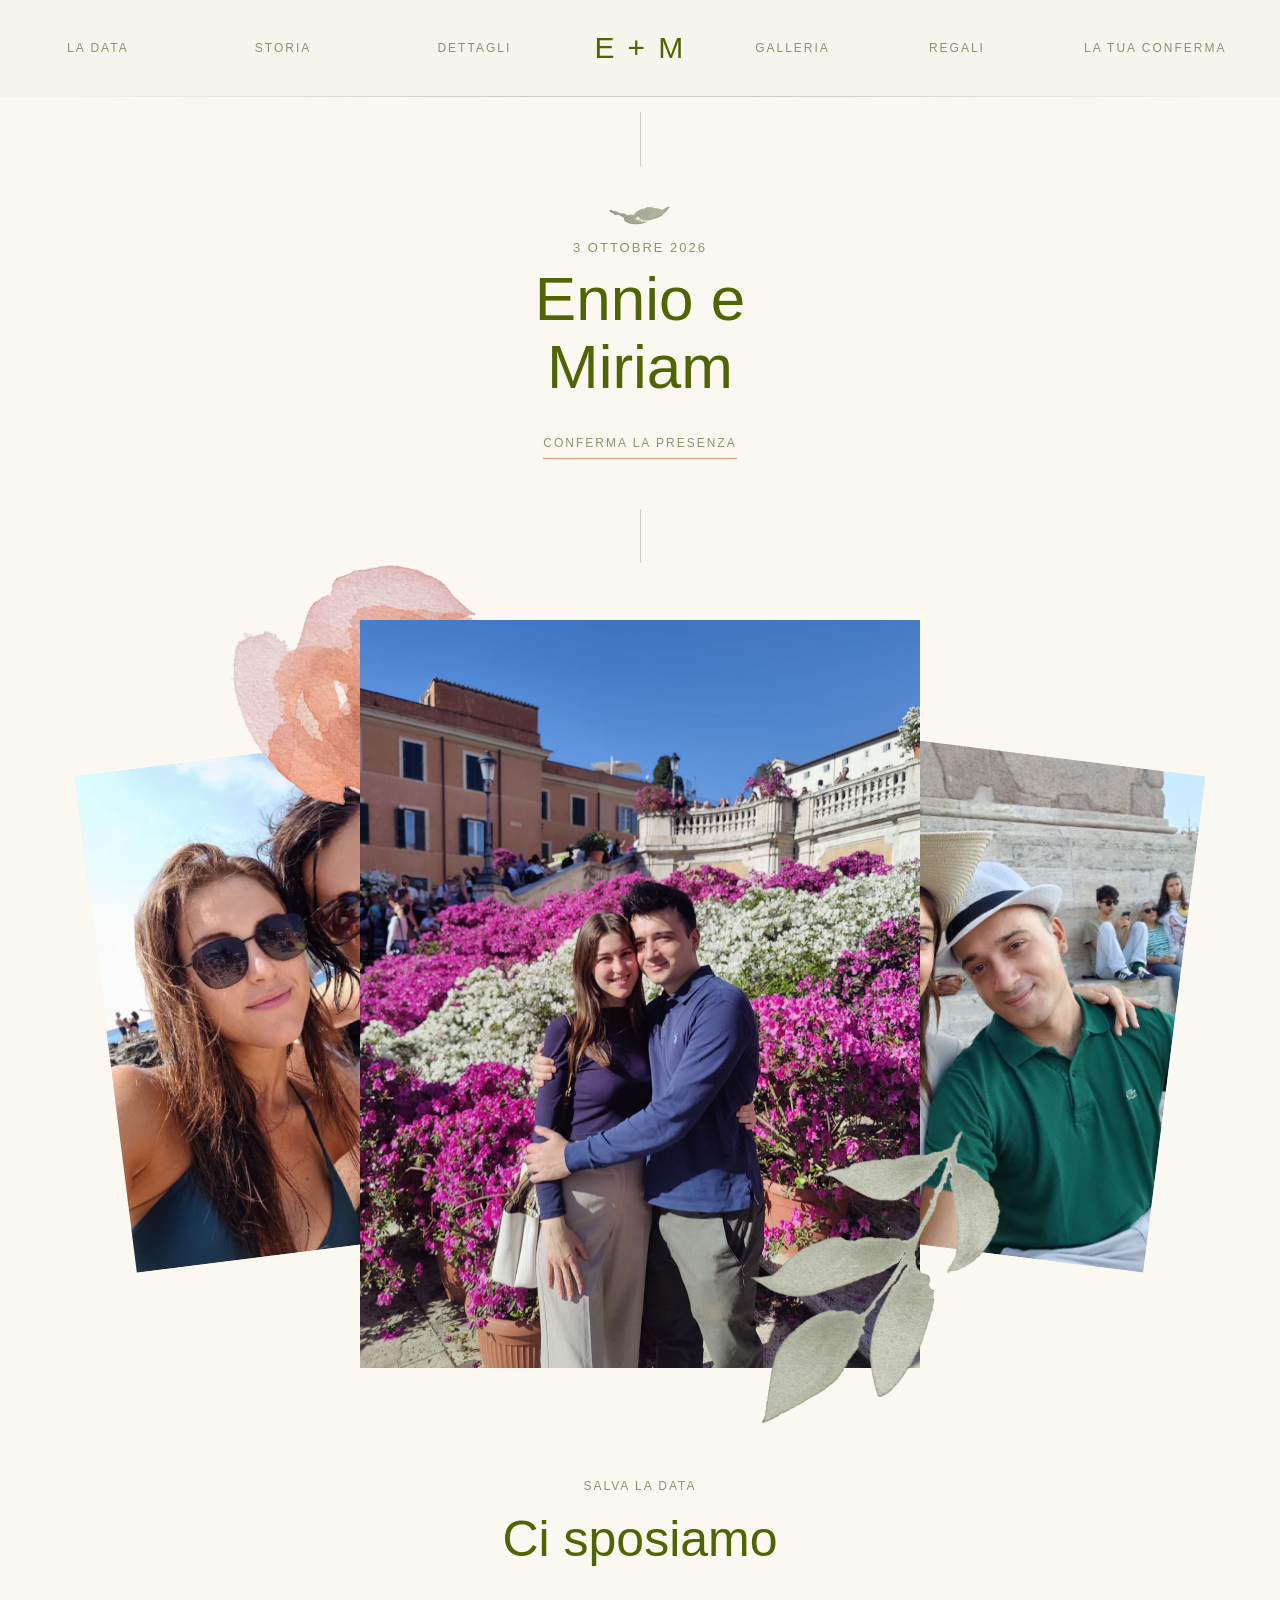
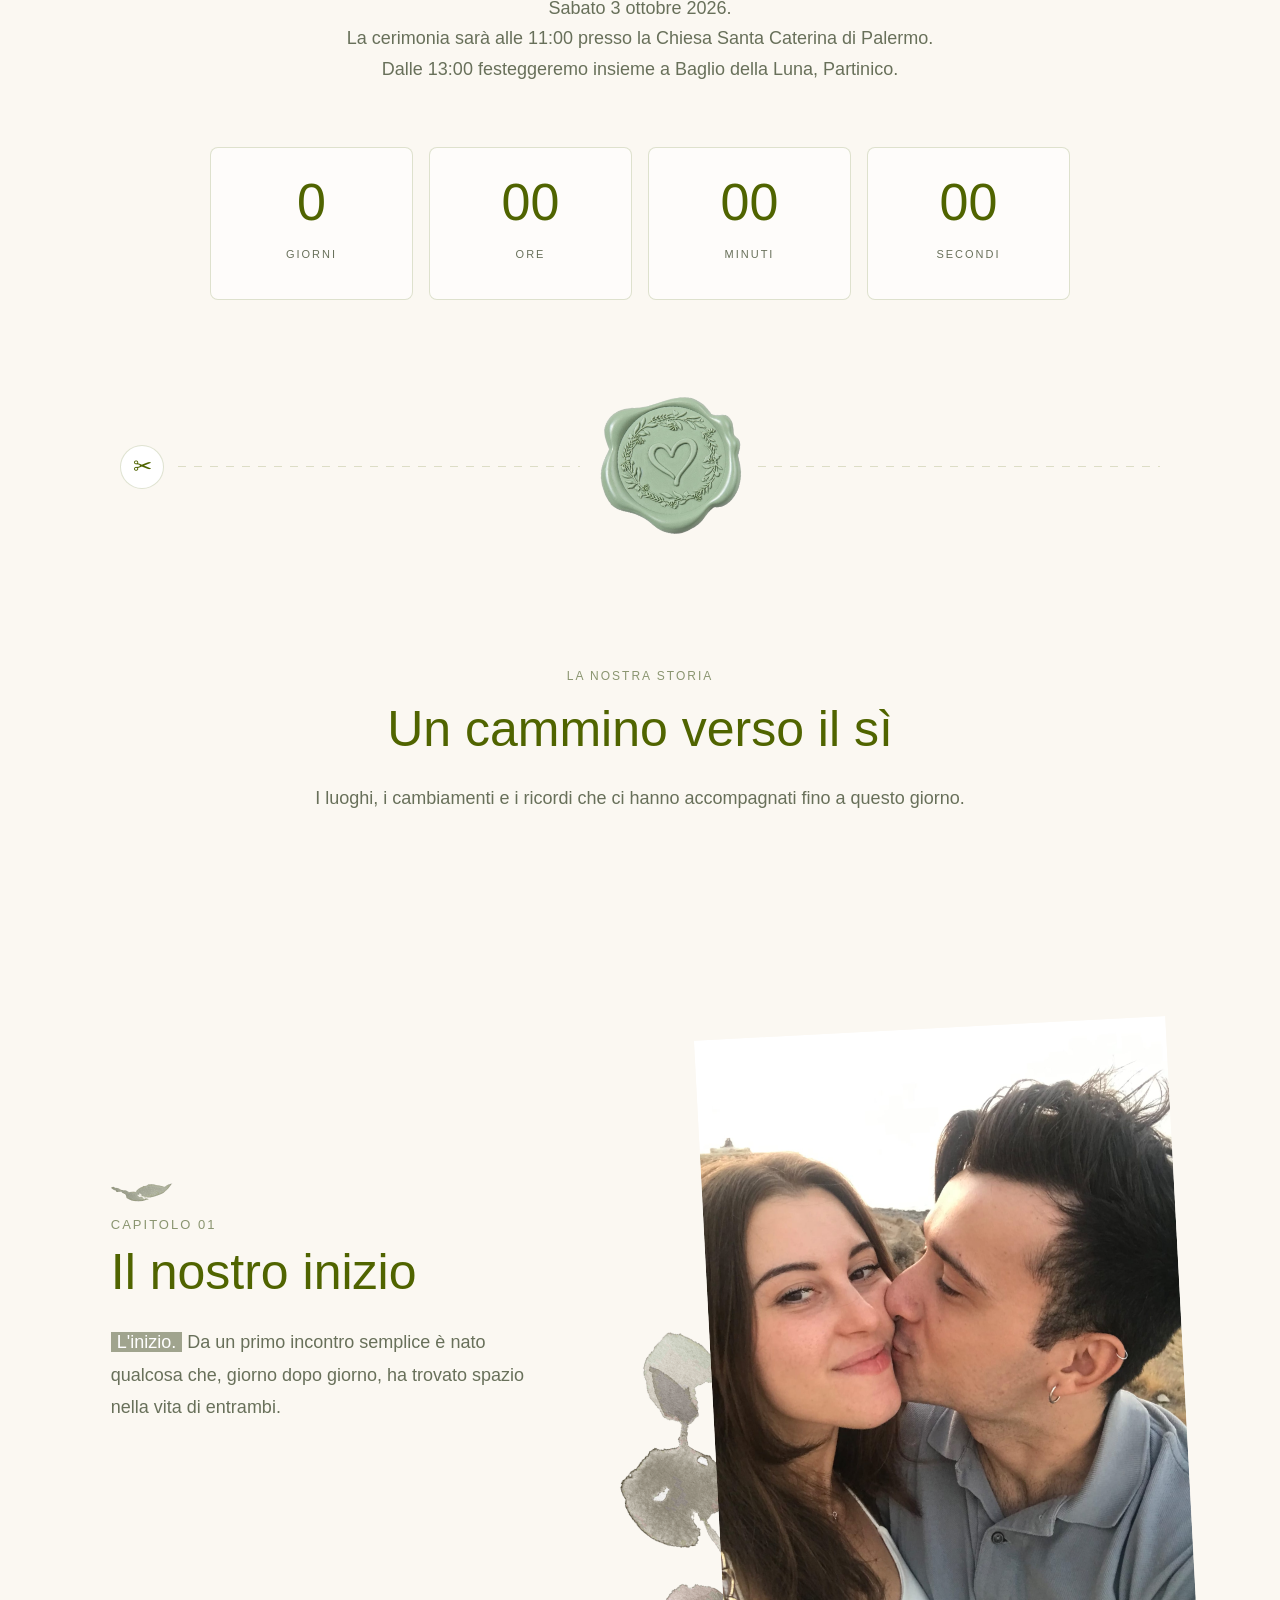
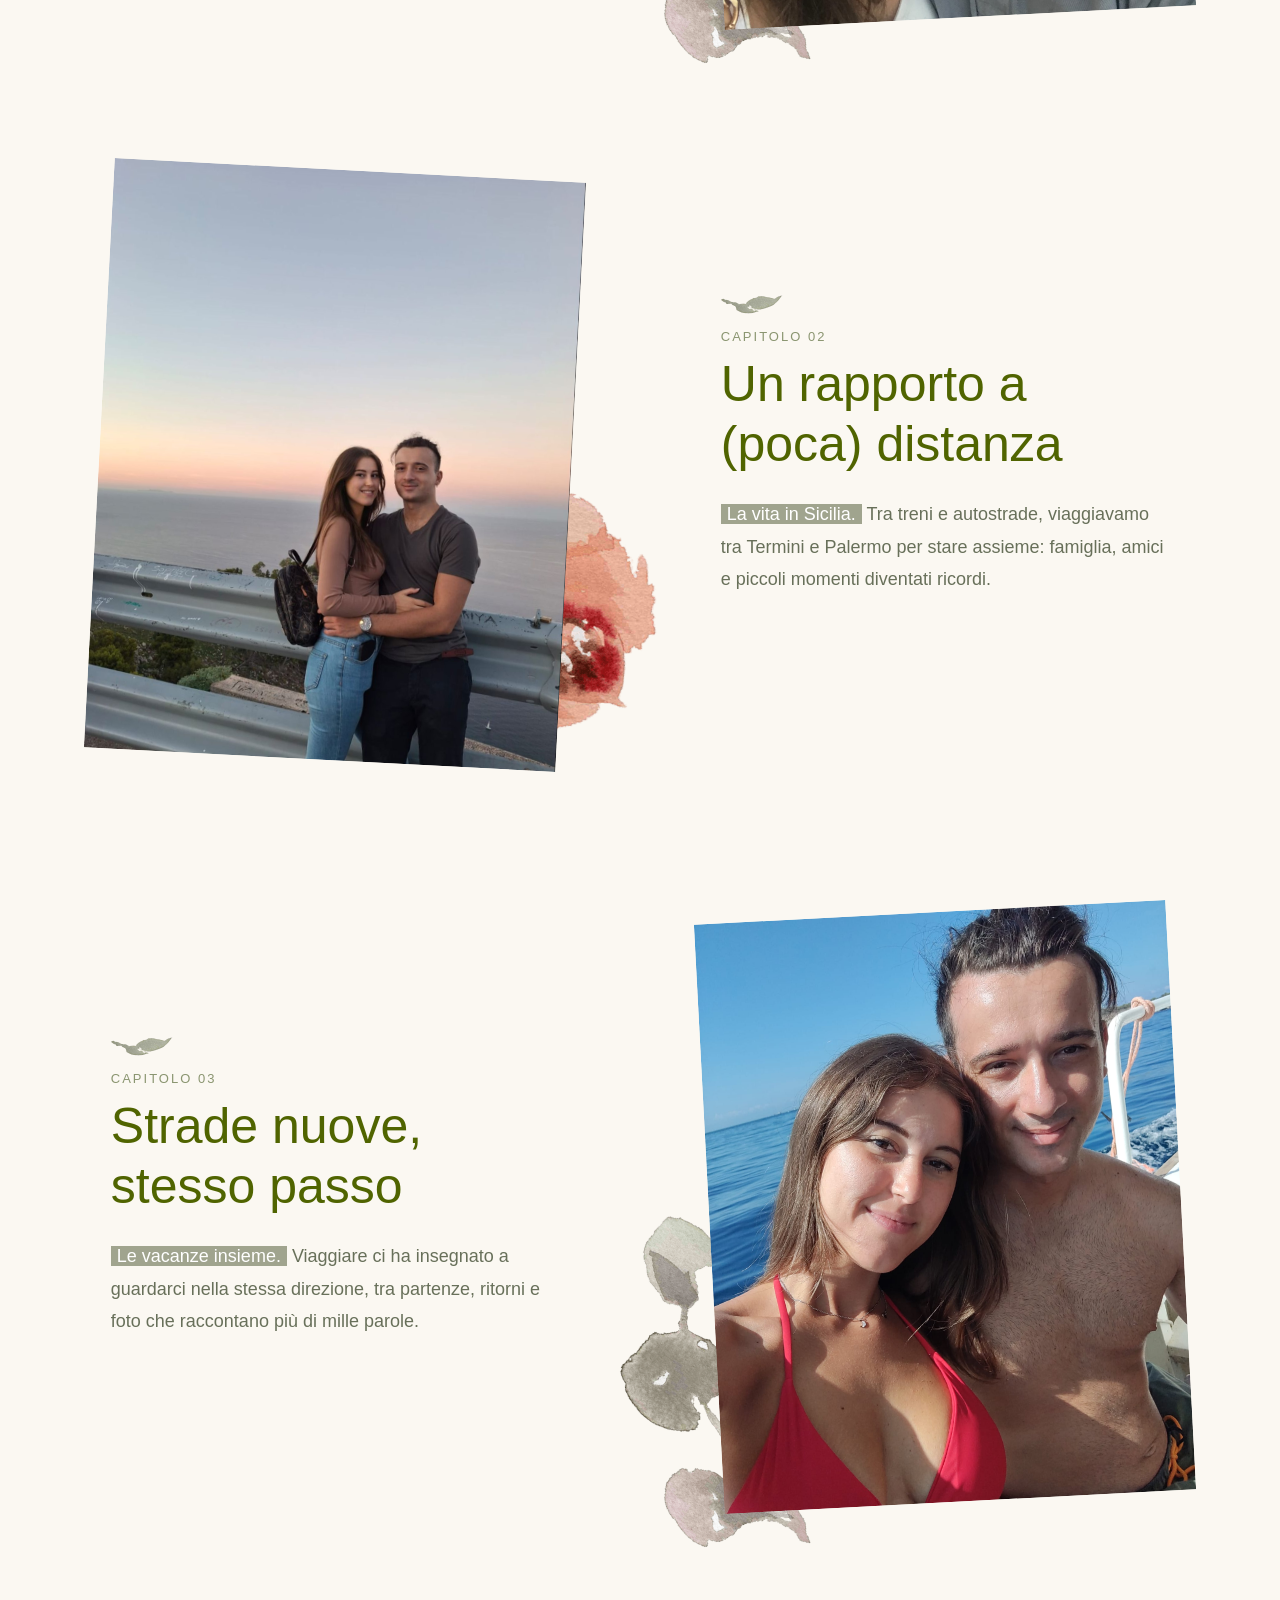
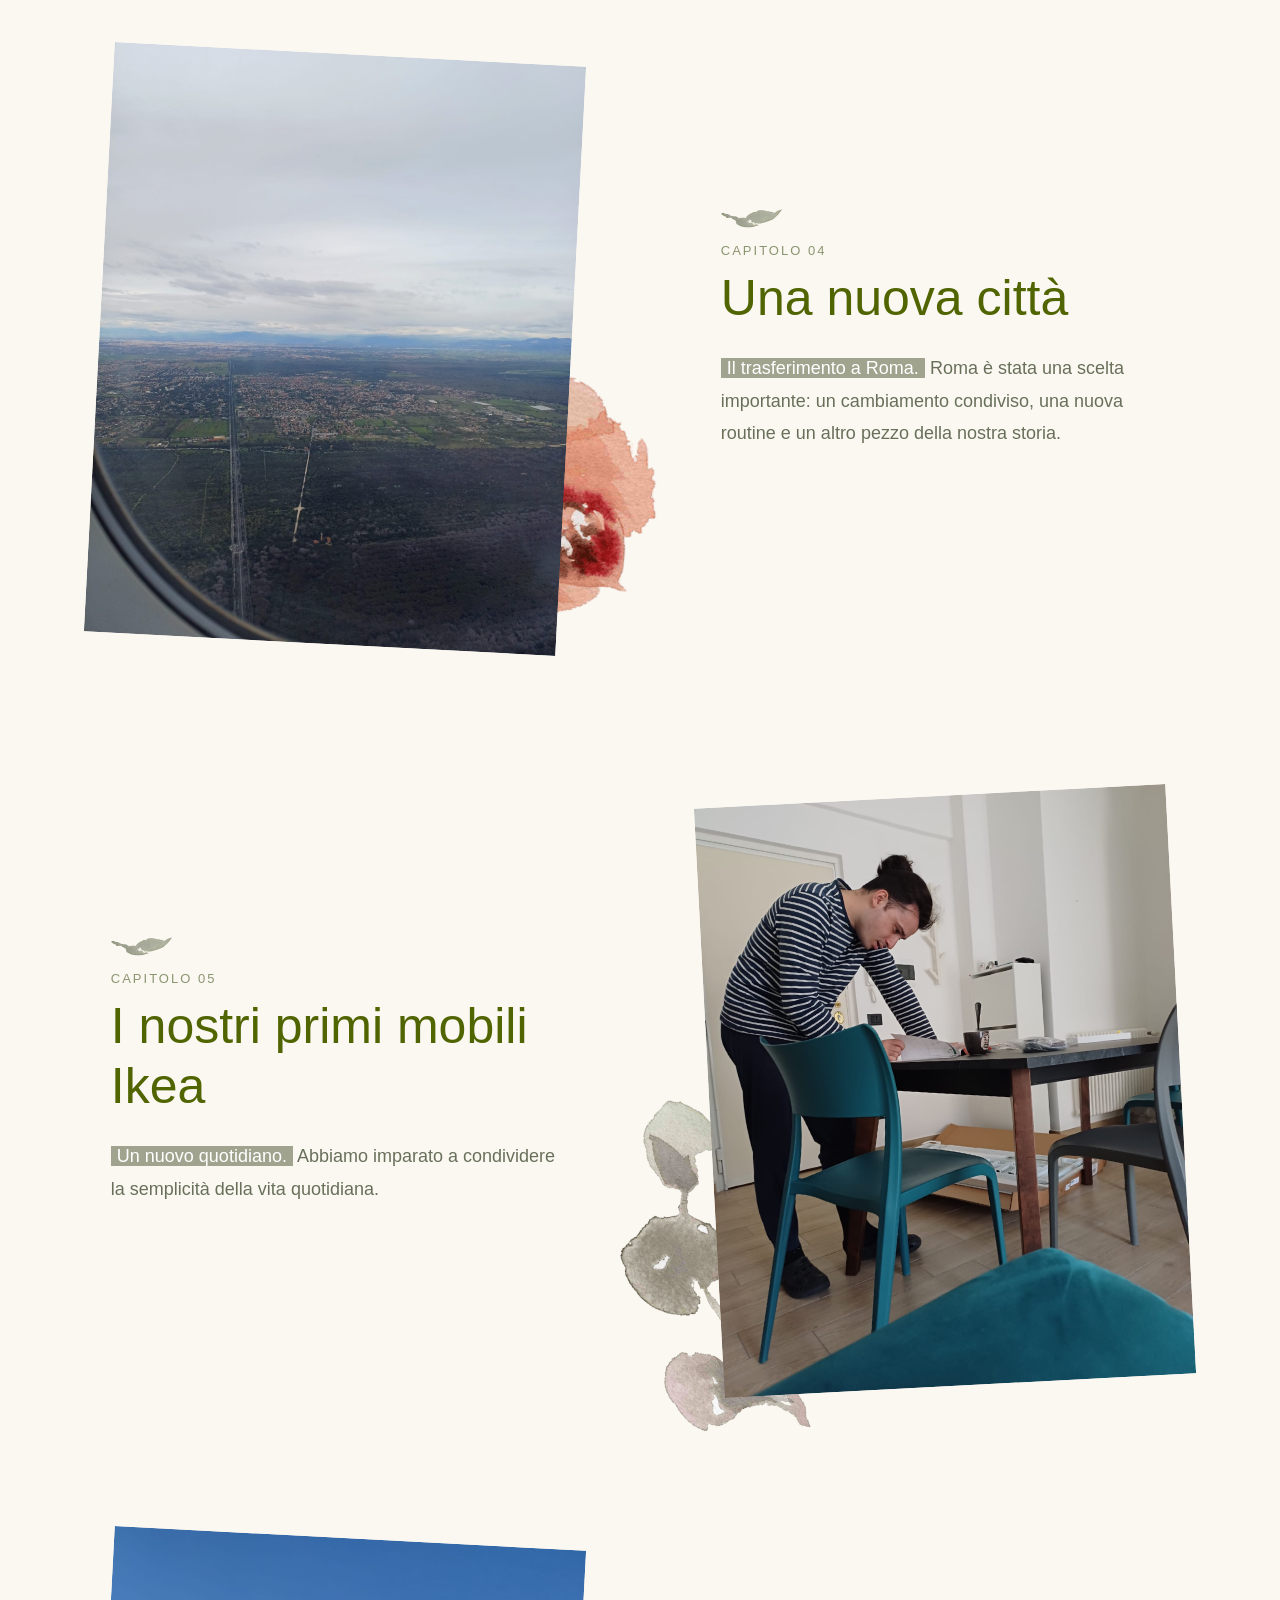
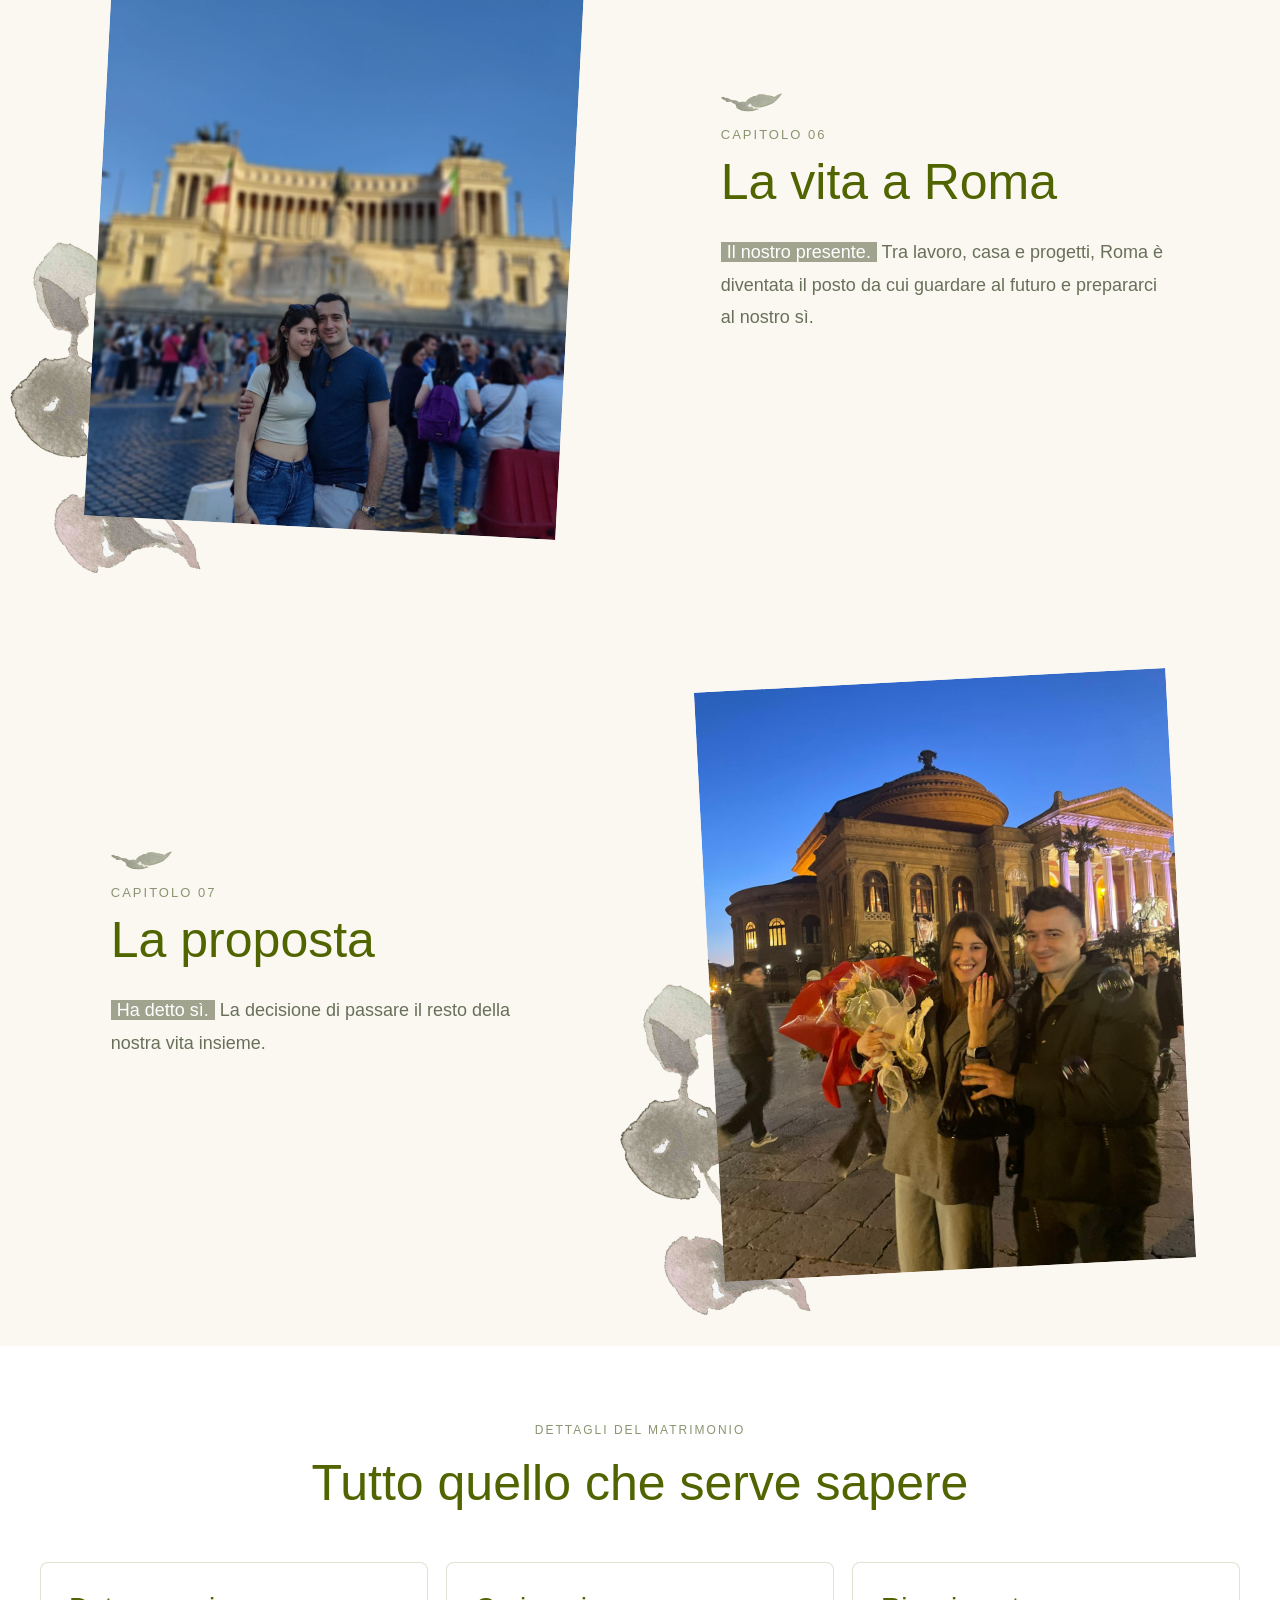
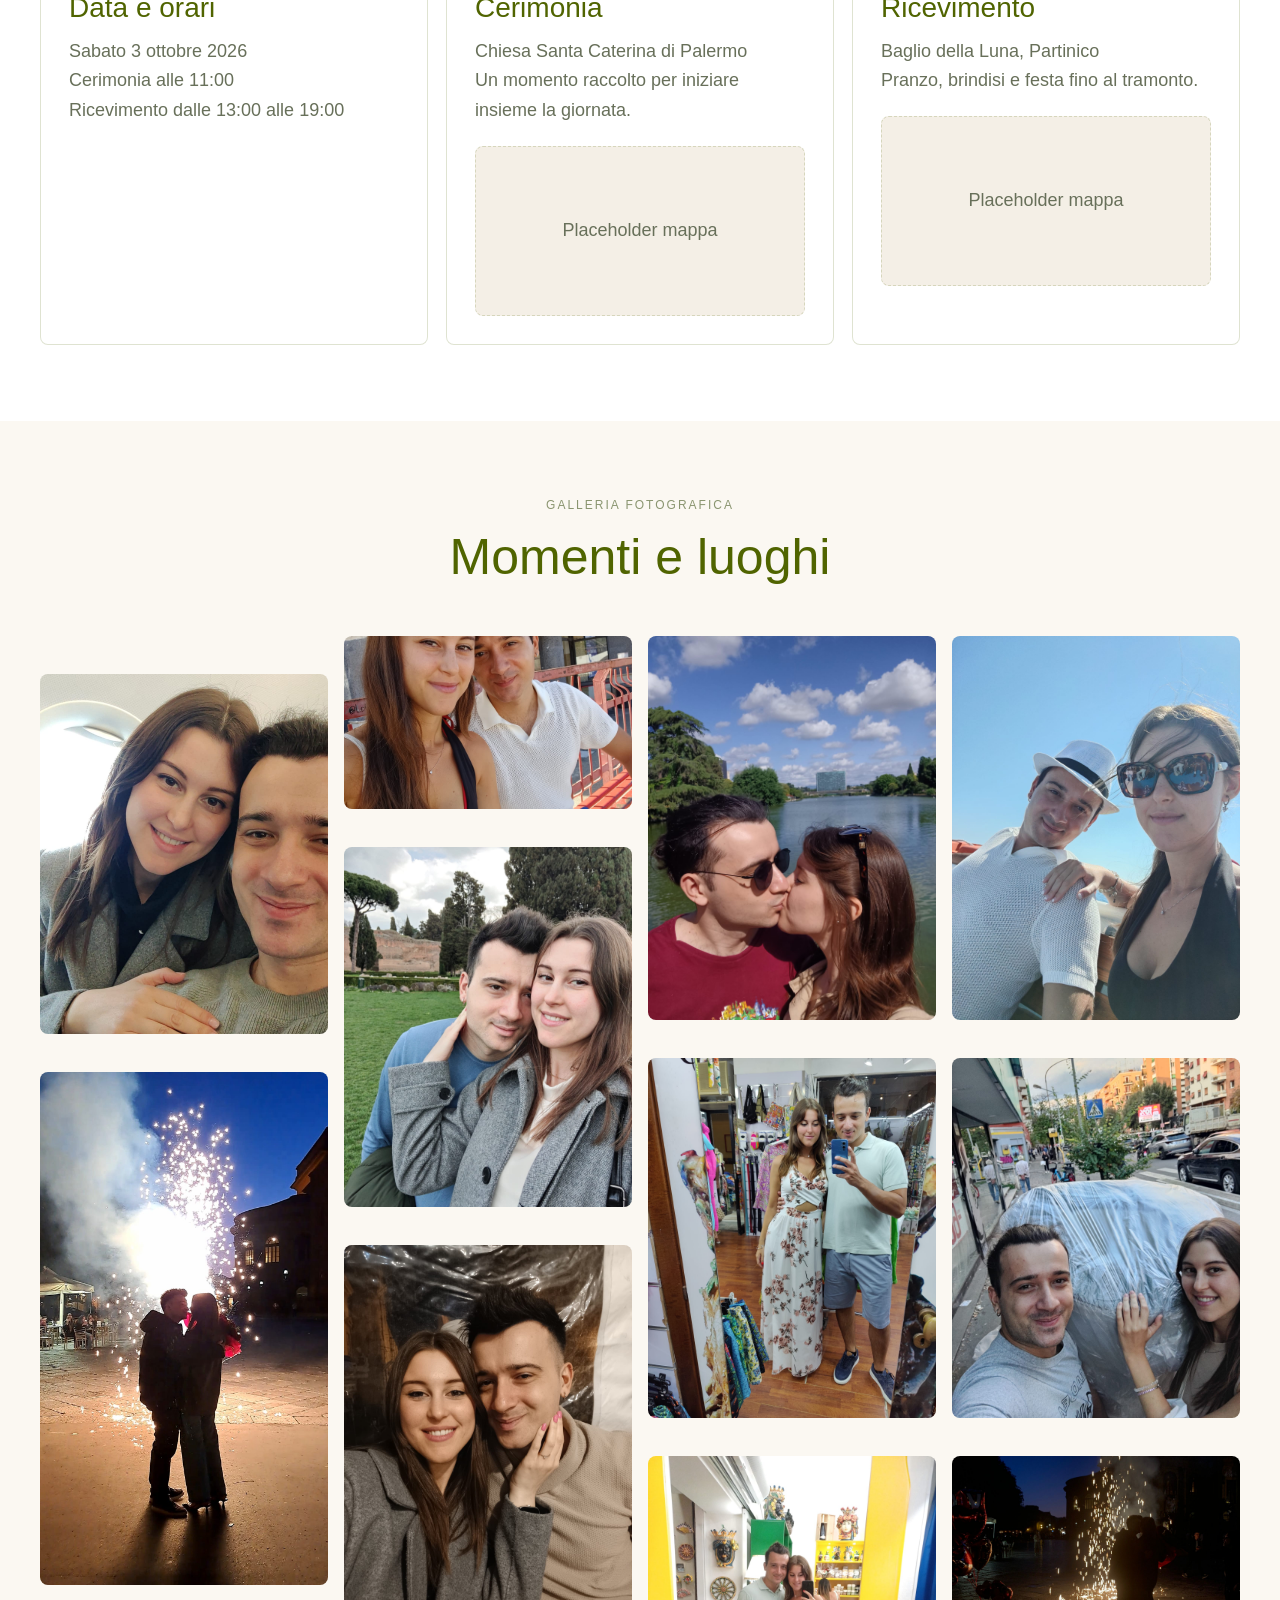
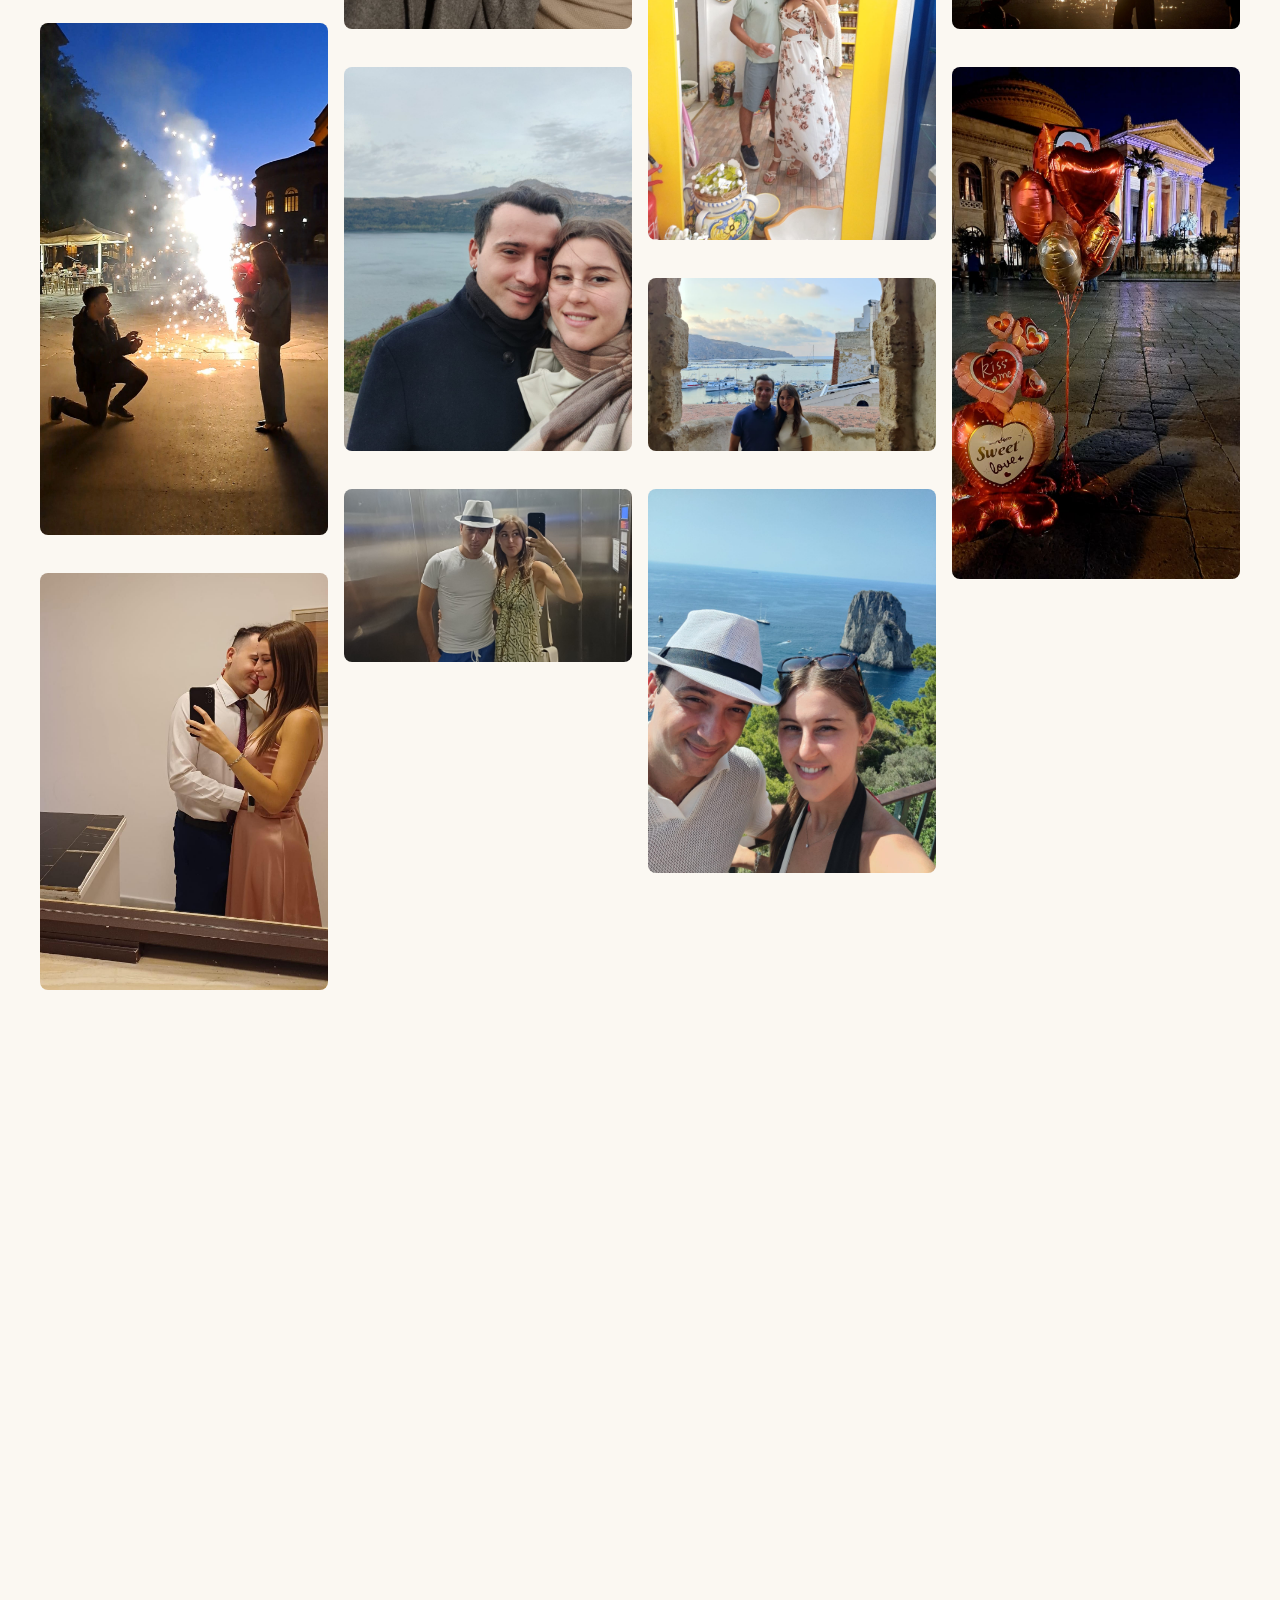
==== index.html @ 7d6273c3 "rename lovio to index.html" ====
<!DOCTYPE html>
<!-- This site was created in Webflow. https://webflow.com -->
<!-- Last Published: Wed Jan 03 2024 01:55:20 GMT+0000 (Coordinated Universal Time) -->
<html data-wf-domain="lovio.webflow.io" data-wf-page="6111ae2fda2a0b488c4fa5b3" data-wf-site="6109925e44b6ab8a7601f26a"
  lang="en"
  class="w-mod-js w-mod-ix wf-montserrat-n5-active wf-marcellus-n4-active wf-homemadeapple-n4-active wf-montserrat-n1-active wf-montserrat-n2-active wf-montserrat-n3-active wf-montserrat-n4-active wf-montserrat-n6-active wf-montserrat-n7-active wf-montserrat-n9-active wf-montserrat-n8-active wf-montserrat-i1-active wf-montserrat-i2-active wf-montserrat-i3-active wf-montserrat-i4-active wf-montserrat-i6-active wf-montserrat-i5-active wf-montserrat-i8-active wf-montserrat-i7-active wf-montserrat-i9-active wf-active">

<head>
  <meta http-equiv="content-type" content="text/html; charset=UTF-8">
  <style>
    .wf-force-outline-none[tabindex="-1"]:focus {
      outline: none;
    }
  </style>
  <meta charset="utf-8">
  <link href="https://assets-global.website-files.com/" rel="preconnect" crossorigin="anonymous">
  <title>Lovio - Webflow Ecommerce website template</title>
  <meta
    content="Lovio Webflow Ecommerce template is highly suitable for creating websites for wedding and event agencies, photographers, floristry stores, and more."
    name="description">
  <meta content="Lovio - Webflow Ecommerce website template" property="og:title">
  <meta
    content="Lovio Webflow Ecommerce template is highly suitable for creating websites for wedding and event agencies, photographers, floristry stores, and more."
    property="og:description">
  <meta content="Lovio - Webflow Ecommerce website template" property="twitter:title">
  <meta
    content="Lovio Webflow Ecommerce template is highly suitable for creating websites for wedding and event agencies, photographers, floristry stores, and more."
    property="twitter:description">
  <meta property="og:type" content="website">
  <meta content="summary_large_image" name="twitter:card">
  <meta content="width=device-width, initial-scale=1" name="viewport">
  <meta content="Webflow" name="generator">
  <link href="lovio_files/lovio.webflow.39528b056.css" rel="stylesheet" type="text/css">
  <link href="lovio_files/wedding.css" rel="stylesheet" type="text/css">
  <link href="https://fonts.googleapis.com/" rel="preconnect">
  <link href="https://fonts.gstatic.com/" rel="preconnect" crossorigin="anonymous">
  <script src="lovio_files/webfont.js" type="text/javascript"></script>
  <link rel="stylesheet" href="lovio_files/css.css" media="all">
  <script
    type="text/javascript">WebFont.load({ google: { families: ["Montserrat:100,100italic,200,200italic,300,300italic,400,400italic,500,500italic,600,600italic,700,700italic,800,800italic,900,900italic", "Marcellus:regular", "Homemade Apple:regular"] } });</script>
  <script
    type="text/javascript">!function (o, c) { var n = c.documentElement, t = " w-mod-"; n.className += t + "js", ("ontouchstart" in o || o.DocumentTouch && c instanceof DocumentTouch) && (n.className += t + "touch") }(window, document);</script>
  <link href="https://cdn.prod.website-files.com/6109925e44b6ab8a7601f26a/61099aa2ed9b94306e5005b9_favicon.png"
    rel="shortcut icon" type="image/x-icon">
  <link href="https://cdn.prod.website-files.com/6109925e44b6ab8a7601f26a/61099aac358d371ac29af458_webclip.png"
    rel="apple-touch-icon">
  <script
    type="text/javascript">window.__WEBFLOW_CURRENCY_SETTINGS = { "currencyCode": "USD", "symbol": "$", "decimal": ".", "fractionDigits": 2, "group": ",", "template": "{{wf {\"path\":\"symbol\",\"type\":\"PlainText\"} }} {{wf {\"path\":\"amount\",\"type\":\"CommercePrice\"} }} {{wf {\"path\":\"currencyCode\",\"type\":\"PlainText\"} }}", "hideDecimalForWholeNumbers": false };</script>
</head>

<body>
  <div data-collapse="medium" data-animation="default" data-duration="400" data-easing="ease" data-easing2="ease"
    role="banner" class="navbar w-nav"><a href="#" class="brand-mobile w-nav-brand"><img
        src="lovio_files/6109d47bc8f20c016fc04d7b_logo.svg" loading="lazy" alt="" class="logo-mobile"></a>
    <nav role="navigation" class="nav-menu w-nav-menu">
      <div class="w-layout-grid grid-navbar">
        <div id="w-node-_07425466-8eb7-6e44-8292-395d2ea97cad-2ea97ca8" class="block-navbar">
          <div data-hover="true" data-delay="300" class="dropdown w-dropdown">
            <div class="dropdown-toggle w-dropdown-toggle" id="w-dropdown-toggle-0" aria-controls="w-dropdown-list-0"
              aria-haspopup="menu" aria-expanded="false" role="button" tabindex="0">
              <div class="dropdown-text">Home</div>
              <div class="dropdown-icon w-icon-dropdown-toggle"
                style="transform: translate3d(0px, 0px, 0px) scale3d(1, 1, 1) rotateX(0deg) rotateY(0deg) rotateZ(0deg) skew(0deg); transform-style: preserve-3d;"
                aria-hidden="true"></div>
            </div>
            <nav class="dropdown-list w-dropdown-list"
              style="transform: translate3d(0px, 16px, 0px) scale3d(1, 1, 1) rotateX(0deg) rotateY(0deg) rotateZ(0deg) skew(0deg); transform-style: preserve-3d; opacity: 0;"
              id="w-dropdown-list-0" aria-labelledby="w-dropdown-toggle-0"><a href="https://lovio.webflow.io/home-a"
                class="dropdown-link w-dropdown-link" tabindex="0">Home A</a><a href="https://lovio.webflow.io/home-b"
                aria-current="page" class="dropdown-link w-dropdown-link w--current" tabindex="0">Home B</a><a
                href="https://lovio.webflow.io/home-c" class="dropdown-link w-dropdown-link" tabindex="0">Home C</a>
            </nav>
          </div><a href="https://lovio.webflow.io/portfolio" class="nav-link w-nav-link">Portfolio<br></a>
          <div data-hover="true" data-delay="300" class="dropdown w-dropdown">
            <div class="dropdown-toggle w-dropdown-toggle" id="w-dropdown-toggle-1" aria-controls="w-dropdown-list-1"
              aria-haspopup="menu" aria-expanded="false" role="button" tabindex="0">
              <div class="dropdown-text">Pages</div>
              <div class="dropdown-icon w-icon-dropdown-toggle"
                style="transform: translate3d(0px, 0px, 0px) scale3d(1, 1, 1) rotateX(0deg) rotateY(0deg) rotateZ(0deg) skew(0deg); transform-style: preserve-3d;"
                aria-hidden="true"></div>
            </div>
            <nav class="dropdown-list w-dropdown-list"
              style="transform: translate3d(0px, 16px, 0px) scale3d(1, 1, 1) rotateX(0deg) rotateY(0deg) rotateZ(0deg) skew(0deg); transform-style: preserve-3d; opacity: 0;"
              id="w-dropdown-list-1" aria-labelledby="w-dropdown-toggle-1"><a href="https://lovio.webflow.io/contact"
                class="dropdown-link w-dropdown-link" tabindex="0">Contact</a><a
                href="https://lovio.webflow.io/about/about-a" class="dropdown-link w-dropdown-link" tabindex="0">About
                A</a><a href="https://lovio.webflow.io/about/about-b" class="dropdown-link w-dropdown-link"
                tabindex="0">About B</a><a href="https://lovio.webflow.io/about/about-c"
                class="dropdown-link w-dropdown-link" tabindex="0">About C</a></nav>
          </div>
        </div><a href="https://lovio.webflow.io/" class="brand w-nav-brand"><img
            src="lovio_files/6109d47bc8f20c016fc04d7b_logo.svg" loading="lazy" alt="" class="logo"></a>
        <div id="w-node-_07425466-8eb7-6e44-8292-395d2ea97ccb-2ea97ca8" class="block-navbar"><a
            href="https://lovio.webflow.io/blog" class="nav-link w-nav-link">Journal</a>
          <div data-hover="true" data-delay="300" class="dropdown w-dropdown">
            <div class="dropdown-toggle w-dropdown-toggle" id="w-dropdown-toggle-2" aria-controls="w-dropdown-list-2"
              aria-haspopup="menu" aria-expanded="false" role="button" tabindex="0">
              <div class="dropdown-text">Services</div>
              <div class="dropdown-icon w-icon-dropdown-toggle"
                style="transform: translate3d(0px, 0px, 0px) scale3d(1, 1, 1) rotateX(0deg) rotateY(0deg) rotateZ(0deg) skew(0deg); transform-style: preserve-3d;"
                aria-hidden="true"></div>
            </div>
            <nav class="dropdown-list w-dropdown-list"
              style="transform: translate3d(0px, 16px, 0px) scale3d(1, 1, 1) rotateX(0deg) rotateY(0deg) rotateZ(0deg) skew(0deg); transform-style: preserve-3d; opacity: 0;"
              id="w-dropdown-list-2" aria-labelledby="w-dropdown-toggle-2"><a
                href="https://lovio.webflow.io/services/services-a" class="dropdown-link w-dropdown-link"
                tabindex="0">Services A</a><a href="https://lovio.webflow.io/services/services-b"
                class="dropdown-link w-dropdown-link" tabindex="0">Services B</a><a
                href="https://lovio.webflow.io/services/services-c" class="dropdown-link w-dropdown-link"
                tabindex="0">Services C</a></nav>
          </div><a href="https://lovio.webflow.io/shop" class="nav-link w-nav-link">Shop</a>
        </div>
      </div>
    </nav>
    <div class="cart-block">
      <div data-node-type="commerce-cart-wrapper" data-open-product="" data-wf-cart-type="modal" data-wf-cart-query="query Dynamo3 {
  database {
    id
    commerceOrder {
      comment
      extraItems {
        name
        pluginId
        pluginName
        price {
          decimalValue
          string
          unit
          value
        }
      }
      id
      startedOn
      statusFlags {
        hasDownloads
        hasSubscription
        isFreeOrder
        requiresShipping
      }
      subtotal {
        decimalValue
        string
        unit
        value
      }
      total {
        decimalValue
        string
        unit
        value
      }
      updatedOn
      userItems {
        count
        id
        price {
          value
          unit
          decimalValue
          string
        }
        product {
          id
          cmsLocaleId
          draft
          archived
          f_name_: name
          f_sku_properties_3dr: skuProperties {
            id
            name
            enum {
              id
              name
              slug
            }
          }
        }
        rowTotal {
          decimalValue
          string
          unit
          value
        }
        sku {
          cmsLocaleId
          draft
          archived
          f_main_image_4dr: mainImage {
            url
            file {
              size
              origFileName
              createdOn
              updatedOn
              mimeType
              width
              height
              variants {
                origFileName
                quality
                height
                width
                s3Url
                error
                size
              }
            }
            alt
          }
          f_sku_values_3dr: skuValues {
            property {
              id
            }
            value {
              id
            }
          }
          id
        }
        subscriptionFrequency
        subscriptionInterval
        subscriptionTrial
      }
      userItemsCount
    }
  }
  site {
    commerce {
      id
      businessAddress {
        country
      }
      defaultCountry
      defaultCurrency
      quickCheckoutEnabled
    }
  }
}" data-wf-page-link-href-prefix="" data-wf-cart-duration="400" class="w-commerce-commercecartwrapper cart"><a href="#"
          data-node-type="commerce-cart-open-link" class="w-commerce-commercecartopenlink cart-button w-inline-block"
          role="button" aria-haspopup="dialog" aria-label="Open empty cart">
          <div class="text-cart">Cart</div><img src="lovio_files/611c4ec52765e5a4d79e103a_Shopping%20Cart.svg"
            loading="lazy" alt="" class="icon-cart">
          <div
            data-wf-bindings="%5B%7B%22innerHTML%22%3A%7B%22type%22%3A%22Number%22%2C%22filter%22%3A%7B%22type%22%3A%22numberPrecision%22%2C%22params%22%3A%5B%220%22%2C%22numberPrecision%22%5D%7D%2C%22dataPath%22%3A%22database.commerceOrder.userItemsCount%22%7D%7D%5D"
            style="display:none" data-count-hide-rule="always"
            class="w-commerce-commercecartopenlinkcount cart-quantity">0</div>
        </a>
        <div data-node-type="commerce-cart-container-wrapper" style="display:none"
          class="w-commerce-commercecartcontainerwrapper w-commerce-commercecartcontainerwrapper--cartType-modal cart-wrapper">
          <div data-node-type="commerce-cart-container" role="dialog"
            class="w-commerce-commercecartcontainer cart-container">
            <div class="w-commerce-commercecartheader cart-header">
              <h4 class="w-commerce-commercecartheading">Your Cart</h4><a href="#"
                data-node-type="commerce-cart-close-link"
                class="w-commerce-commercecartcloselink close-button w-inline-block" role="button"
                aria-label="Close cart"><img src="lovio_files/611c69ec1c6a7bdab32902c9_Close.svg" loading="lazy" alt=""
                  class="icon-close"></a>
            </div>
            <div class="border-ecommerce"></div>
            <div class="w-commerce-commercecartformwrapper">
              <form data-node-type="commerce-cart-form" style="display:none" class="w-commerce-commercecartform">
                <script type="text/x-wf-template"
                  id="wf-template-de437f12-be64-24e4-78bc-758f51114cd9">%3Cdiv%20class%3D%22w-commerce-commercecartitem%20cart-item%22%3E%3Cimg%20data-wf-bindings%3D%22%255B%257B%2522src%2522%253A%257B%2522type%2522%253A%2522ImageRef%2522%252C%2522filter%2522%253A%257B%2522type%2522%253A%2522identity%2522%252C%2522params%2522%253A%255B%255D%257D%252C%2522dataPath%2522%253A%2522database.commerceOrder.userItems%255B%255D.sku.f_main_image_4dr%2522%257D%257D%255D%22%20src%3D%22%22%20alt%3D%22%22%20class%3D%22w-commerce-commercecartitemimage%20image-cart-item%20w-dyn-bind-empty%22%2F%3E%3Cdiv%20class%3D%22w-commerce-commercecartiteminfo%22%3E%3Cdiv%20data-wf-bindings%3D%22%255B%257B%2522innerHTML%2522%253A%257B%2522type%2522%253A%2522PlainText%2522%252C%2522filter%2522%253A%257B%2522type%2522%253A%2522identity%2522%252C%2522params%2522%253A%255B%255D%257D%252C%2522dataPath%2522%253A%2522database.commerceOrder.userItems%255B%255D.product.f_name_%2522%257D%257D%255D%22%20class%3D%22w-commerce-commercecartproductname%20cart-item-name%20w-dyn-bind-empty%22%3E%3C%2Fdiv%3E%3Cdiv%20data-wf-bindings%3D%22%255B%257B%2522innerHTML%2522%253A%257B%2522type%2522%253A%2522CommercePrice%2522%252C%2522filter%2522%253A%257B%2522type%2522%253A%2522price%2522%252C%2522params%2522%253A%255B%255D%257D%252C%2522dataPath%2522%253A%2522database.commerceOrder.userItems%255B%255D.price%2522%257D%257D%255D%22%20class%3D%22cart-item-price%22%3E%24%C2%A00.00%C2%A0USD%3C%2Fdiv%3E%3Cscript%20type%3D%22text%2Fx-wf-template%22%20id%3D%22wf-template-de437f12-be64-24e4-78bc-758f51114cdf%22%3E%253Cli%253E%253Cspan%2520data-wf-bindings%253D%2522%25255B%25257B%252522innerHTML%252522%25253A%25257B%252522type%252522%25253A%252522PlainText%252522%25252C%252522filter%252522%25253A%25257B%252522type%252522%25253A%252522identity%252522%25252C%252522params%252522%25253A%25255B%25255D%25257D%25252C%252522dataPath%252522%25253A%252522database.commerceOrder.userItems%25255B%25255D.product.f_sku_properties_3dr%25255B%25255D.name%252522%25257D%25257D%25255D%2522%2520class%253D%2522w-dyn-bind-empty%2522%253E%253C%252Fspan%253E%253Cspan%253E%253A%2520%253C%252Fspan%253E%253Cspan%2520data-wf-bindings%253D%2522%25255B%25257B%252522innerHTML%252522%25253A%25257B%252522type%252522%25253A%252522CommercePropValues%252522%25252C%252522filter%252522%25253A%25257B%252522type%252522%25253A%252522identity%252522%25252C%252522params%252522%25253A%25255B%25255D%25257D%25252C%252522dataPath%252522%25253A%252522database.commerceOrder.userItems%25255B%25255D.product.f_sku_properties_3dr%25255B%25255D%252522%25257D%25257D%25255D%2522%2520class%253D%2522w-dyn-bind-empty%2522%253E%253C%252Fspan%253E%253C%252Fli%253E%3C%2Fscript%3E%3Cul%20data-wf-bindings%3D%22%255B%257B%2522optionSets%2522%253A%257B%2522type%2522%253A%2522CommercePropTable%2522%252C%2522filter%2522%253A%257B%2522type%2522%253A%2522identity%2522%252C%2522params%2522%253A%255B%255D%257D%252C%2522dataPath%2522%253A%2522database.commerceOrder.userItems%255B%255D.product.f_sku_properties_3dr%5B%5D%2522%257D%257D%252C%257B%2522optionValues%2522%253A%257B%2522type%2522%253A%2522CommercePropValues%2522%252C%2522filter%2522%253A%257B%2522type%2522%253A%2522identity%2522%252C%2522params%2522%253A%255B%255D%257D%252C%2522dataPath%2522%253A%2522database.commerceOrder.userItems%255B%255D.sku.f_sku_values_3dr%2522%257D%257D%255D%22%20class%3D%22w-commerce-commercecartoptionlist%22%20data-wf-collection%3D%22database.commerceOrder.userItems%255B%255D.product.f_sku_properties_3dr%22%20data-wf-template-id%3D%22wf-template-de437f12-be64-24e4-78bc-758f51114cdf%22%3E%3Cli%3E%3Cspan%20data-wf-bindings%3D%22%255B%257B%2522innerHTML%2522%253A%257B%2522type%2522%253A%2522PlainText%2522%252C%2522filter%2522%253A%257B%2522type%2522%253A%2522identity%2522%252C%2522params%2522%253A%255B%255D%257D%252C%2522dataPath%2522%253A%2522database.commerceOrder.userItems%255B%255D.product.f_sku_properties_3dr%255B%255D.name%2522%257D%257D%255D%22%20class%3D%22w-dyn-bind-empty%22%3E%3C%2Fspan%3E%3Cspan%3E%3A%20%3C%2Fspan%3E%3Cspan%20data-wf-bindings%3D%22%255B%257B%2522innerHTML%2522%253A%257B%2522type%2522%253A%2522CommercePropValues%2522%252C%2522filter%2522%253A%257B%2522type%2522%253A%2522identity%2522%252C%2522params%2522%253A%255B%255D%257D%252C%2522dataPath%2522%253A%2522database.commerceOrder.userItems%255B%255D.product.f_sku_properties_3dr%255B%255D%2522%257D%257D%255D%22%20class%3D%22w-dyn-bind-empty%22%3E%3C%2Fspan%3E%3C%2Fli%3E%3C%2Ful%3E%3Ca%20href%3D%22%23%22%20role%3D%22%22%20data-wf-bindings%3D%22%255B%257B%2522data-commerce-sku-id%2522%253A%257B%2522type%2522%253A%2522ItemRef%2522%252C%2522filter%2522%253A%257B%2522type%2522%253A%2522identity%2522%252C%2522params%2522%253A%255B%255D%257D%252C%2522dataPath%2522%253A%2522database.commerceOrder.userItems%255B%255D.sku.id%2522%257D%257D%255D%22%20class%3D%22remove-button%20w-inline-block%22%20data-wf-cart-action%3D%22remove-item%22%20data-commerce-sku-id%3D%22%22%20aria-label%3D%22Remove%20item%20from%20cart%22%3E%3Cdiv%20class%3D%22text-remove%22%3ERemove%3C%2Fdiv%3E%3C%2Fa%3E%3C%2Fdiv%3E%3Cinput%20data-wf-bindings%3D%22%255B%257B%2522value%2522%253A%257B%2522type%2522%253A%2522Number%2522%252C%2522filter%2522%253A%257B%2522type%2522%253A%2522numberPrecision%2522%252C%2522params%2522%253A%255B%25220%2522%252C%2522numberPrecision%2522%255D%257D%252C%2522dataPath%2522%253A%2522database.commerceOrder.userItems%255B%255D.count%2522%257D%257D%252C%257B%2522data-commerce-sku-id%2522%253A%257B%2522type%2522%253A%2522ItemRef%2522%252C%2522filter%2522%253A%257B%2522type%2522%253A%2522identity%2522%252C%2522params%2522%253A%255B%255D%257D%252C%2522dataPath%2522%253A%2522database.commerceOrder.userItems%255B%255D.sku.id%2522%257D%257D%255D%22%20class%3D%22w-commerce-commercecartquantity%20cart-quantity-item%22%20required%3D%22%22%20pattern%3D%22%5E%5B0-9%5D%2B%24%22%20inputMode%3D%22numeric%22%20type%3D%22number%22%20name%3D%22quantity%22%20autoComplete%3D%22off%22%20data-wf-cart-action%3D%22update-item-quantity%22%20data-commerce-sku-id%3D%22%22%20value%3D%221%22%2F%3E%3C%2Fdiv%3E</script>
                <div class="w-commerce-commercecartlist cart-list" data-wf-collection="database.commerceOrder.userItems"
                  data-wf-template-id="wf-template-de437f12-be64-24e4-78bc-758f51114cd9"></div>
                <div class="border-ecommerce"></div>
                <div class="w-commerce-commercecartfooter cart-footer">
                  <div aria-live="" aria-atomic="false" class="w-commerce-commercecartlineitem cart-line-item">
                    <div>Subtotal</div>
                    <div
                      data-wf-bindings="%5B%7B%22innerHTML%22%3A%7B%22type%22%3A%22CommercePrice%22%2C%22filter%22%3A%7B%22type%22%3A%22price%22%2C%22params%22%3A%5B%5D%7D%2C%22dataPath%22%3A%22database.commerceOrder.subtotal%22%7D%7D%5D"
                      class="w-commerce-commercecartordervalue text-subtotal"></div>
                  </div>
                  <div>
                    <div
                      data-wf-paypal-button="{&quot;tagline&quot;:false,&quot;layout&quot;:&quot;horizontal&quot;,&quot;color&quot;:&quot;blue&quot;,&quot;shape&quot;:&quot;rect&quot;,&quot;label&quot;:&quot;paypal&quot;,&quot;note&quot;:false}"
                      class="paypal"></div>
                    <div data-node-type="commerce-cart-quick-checkout-actions" style="display:none"
                      class="web-payments"><a role="button" aria-haspopup="dialog" aria-label="Apple Pay"
                        data-node-type="commerce-cart-apple-pay-button"
                        style="background-image:-webkit-named-image(apple-pay-logo-white);background-size:100% 50%;background-position:50% 50%;background-repeat:no-repeat"
                        class="w-commerce-commercecartapplepaybutton apple-pay" tabindex="0">
                        <div></div>
                      </a><a role="button" tabindex="0" aria-haspopup="dialog"
                        data-node-type="commerce-cart-quick-checkout-button" style="display:none"
                        class="w-commerce-commercecartquickcheckoutbutton pay-with-browser"><svg
                          class="w-commerce-commercequickcheckoutgoogleicon" xmlns="http://www.w3.org/2000/svg"
                          xlink="http://www.w3.org/1999/xlink" width="16" height="16" viewBox="0 0 16 16">
                          <defs>
                            <polygon id="google-mark-a" points="0 .329 3.494 .329 3.494 7.649 0 7.649"></polygon>
                            <polygon id="google-mark-c" points=".894 0 13.169 0 13.169 6.443 .894 6.443"></polygon>
                          </defs>
                          <g fill="none" fill-rule="evenodd">
                            <path fill="#4285F4"
                              d="M10.5967,12.0469 L10.5967,14.0649 L13.1167,14.0649 C14.6047,12.6759 15.4577,10.6209 15.4577,8.1779 C15.4577,7.6339 15.4137,7.0889 15.3257,6.5559 L7.8887,6.5559 L7.8887,9.6329 L12.1507,9.6329 C11.9767,10.6119 11.4147,11.4899 10.5967,12.0469">
                            </path>
                            <path fill="#34A853"
                              d="M7.8887,16 C10.0137,16 11.8107,15.289 13.1147,14.067 C13.1147,14.066 13.1157,14.065 13.1167,14.064 L10.5967,12.047 C10.5877,12.053 10.5807,12.061 10.5727,12.067 C9.8607,12.556 8.9507,12.833 7.8887,12.833 C5.8577,12.833 4.1387,11.457 3.4937,9.605 L0.8747,9.605 L0.8747,11.648 C2.2197,14.319 4.9287,16 7.8887,16">
                            </path>
                            <g transform="translate(0 4)">
                              <mask id="google-mark-b" fill="#fff">
                                <use xlink:href="#google-mark-a"></use>
                              </mask>
                              <path fill="#FBBC04"
                                d="M3.4639,5.5337 C3.1369,4.5477 3.1359,3.4727 3.4609,2.4757 L3.4639,2.4777 C3.4679,2.4657 3.4749,2.4547 3.4789,2.4427 L3.4939,0.3287 L0.8939,0.3287 C0.8799,0.3577 0.8599,0.3827 0.8459,0.4117 C-0.2821,2.6667 -0.2821,5.3337 0.8459,7.5887 L0.8459,7.5997 C0.8549,7.6167 0.8659,7.6317 0.8749,7.6487 L3.4939,5.6057 C3.4849,5.5807 3.4729,5.5587 3.4639,5.5337"
                                mask="url(#google-mark-b)"></path>
                            </g>
                            <mask id="google-mark-d" fill="#fff">
                              <use xlink:href="#google-mark-c"></use>
                            </mask>
                            <path fill="#EA4335"
                              d="M0.894,4.3291 L3.478,6.4431 C4.113,4.5611 5.843,3.1671 7.889,3.1671 C9.018,3.1451 10.102,3.5781 10.912,4.3671 L13.169,2.0781 C11.733,0.7231 9.85,-0.0219 7.889,0.0001 C4.941,0.0001 2.245,1.6791 0.894,4.3291"
                              mask="url(#google-mark-d)"></path>
                          </g>
                        </svg><svg class="w-commerce-commercequickcheckoutmicrosofticon"
                          xmlns="http://www.w3.org/2000/svg" width="16" height="16" viewBox="0 0 16 16">
                          <g fill="none" fill-rule="evenodd">
                            <polygon fill="#F05022" points="7 7 1 7 1 1 7 1"></polygon>
                            <polygon fill="#7DB902" points="15 7 9 7 9 1 15 1"></polygon>
                            <polygon fill="#00A4EE" points="7 15 1 15 1 9 7 9"></polygon>
                            <polygon fill="#FFB700" points="15 15 9 15 9 9 15 9"></polygon>
                          </g>
                        </svg>
                        <div>Pay with browser.</div>
                      </a></div><a href="https://lovio.webflow.io/checkout" value="Continue to Checkout"
                      data-node-type="cart-checkout-button"
                      class="w-commerce-commercecartcheckoutbutton checkout-button"
                      data-loading-text="Hang Tight...">Continue to Checkout</a>
                  </div>
                </div>
              </form>
              <div class="w-commerce-commercecartemptystate cart-empty-state">
                <div class="text-cart-empty">There are not items in your cart.</div><a
                  href="https://lovio.webflow.io/shop" class="button w-button">Back To Shop</a>
              </div>
              <div aria-live="" style="display:none" data-node-type="commerce-cart-error"
                class="w-commerce-commercecarterrorstate cart-error-state">
                <div class="text-error w-cart-error-msg"
                  data-w-cart-quantity-error="Product is not available in this quantity."
                  data-w-cart-general-error="Something went wrong when adding this item to the cart."
                  data-w-cart-checkout-error="Checkout is disabled on this site."
                  data-w-cart-cart_order_min-error="The order minimum was not met. Add more items to your cart to continue."
                  data-w-cart-subscription_error-error="Before you purchase, please use your email invite to verify your address so we can send order updates.">
                  Product is not available in this quantity.</div>
              </div>
            </div>
          </div>
        </div>
      </div>
    </div>
    <div class="menu-button w-nav-button" style="-webkit-user-select: text;" aria-label="menu" role="button"
      tabindex="0" aria-controls="w-nav-overlay-0" aria-haspopup="menu" aria-expanded="false"><img
        src="lovio_files/611c5e91d1971567b139e90e_Menu.svg" loading="lazy" alt="" class="icon-menu"></div>
    <div class="border-nav" style="will-change: opacity; opacity: 0.144;"></div>
    <div class="w-nav-overlay" data-wf-ignore="" id="w-nav-overlay-0"></div>
  </div>
  <div data-w-id="65d9ebc3-8b99-aaed-b18e-cc89a3be0aa1" class="overflow">
    <div class="section-hero">
      <div class="content">
        <div class="hero-top">
          <div class="border-top"></div><img src="lovio_files/610b3993bc98ff5499b83f82_subtitle.png" loading="lazy"
            alt="" width="62" class="image-subtitle"
            style="transform: translate3d(0px, 0px, 0px) scale3d(1, 1, 1) rotateX(0deg) rotateY(0deg) rotateZ(0deg) skew(0deg); transform-style: preserve-3d; opacity: 1;">
          <div class="subtitle">Legendary parties<br></div>
          <h1 class="heading-hero">Destination Wedding Planners &amp; Event Designers</h1><a
            href="https://lovio.webflow.io/contact" class="link">Book A Consult</a>
          <div class="border-down"></div>
        </div>
        <div data-w-id="a933ad68-d409-e29c-15f6-c3aeaee44bf7" class="hero---b">
          <div class="block-hero---b">
            <div class="overflow-hero---b-left"
              style="will-change: transform; transform: translate3d(-5.036%, 1.0072vh, 0px) scale3d(1, 1, 1) rotateX(0deg) rotateY(0deg) rotateZ(-6.3831deg) skew(0deg); transform-style: preserve-3d;">
              <img class="image-hero---b" src="lovio_files/pictures/photos/left.jpeg" alt=""
                style="opacity: 1; will-change: transform; transform: translate3d(0px, 0px, 0px) scale3d(1.05639, 1.05639, 1) rotateX(0deg) rotateY(0deg) rotateZ(0deg) skew(0deg); transform-style: preserve-3d;"
                data-w-id="a2887408-48c0-80f0-2d63-b3c74e04d9c6" loading="lazy">
            </div>
            <div class="overflow-hero---b-right"
              style="will-change: transform; transform: translate3d(5.036%, 1.0072vh, 0px) scale3d(1, 1, 1) rotateX(0deg) rotateY(0deg) rotateZ(6.3831deg) skew(0deg); transform-style: preserve-3d;">
              <img class="image-hero---b" src="lovio_files/pictures/photos/right.jpeg" alt=""
                style="opacity: 1; will-change: transform; transform: translate3d(0px, 0px, 0px) scale3d(1.05639, 1.05639, 1) rotateX(0deg) rotateY(0deg) rotateZ(0deg) skew(0deg); transform-style: preserve-3d;"
                data-w-id="48f4a930-f074-5407-ace1-02f74ffeeff3" loading="lazy">
            </div>
            <div class="overflow-hero---b"
              style="will-change: transform; transform: translate3d(0px, 0.5036vh, 0px) scale3d(1, 1, 1) rotateX(0deg) rotateY(0deg) rotateZ(0deg) skew(0deg); transform-style: preserve-3d;">
              <img class="image-hero---b" src="lovio_files/pictures/photos/central.jpeg" alt=""
                style="opacity: 1; will-change: transform; transform: translate3d(0px, 0px, 0px) scale3d(1.05639, 1.05639, 1) rotateX(0deg) rotateY(0deg) rotateZ(0deg) skew(0deg); transform-style: preserve-3d;"
                data-w-id="a5a1e781-88d4-4a93-9d22-2794f016f784" loading="lazy">
            </div><img src="lovio_files/610b43d6b6c024c89d1812f4_flower_1.png" loading="eager"
              style="opacity: 1; will-change: transform; transform: translate3d(4.4676%, 0.3831vh, 0px) scale3d(1, 1, 1) rotateX(0deg) rotateY(0deg) rotateZ(-2.9712deg) skew(0deg); transform-style: preserve-3d;"
              data-w-id="6f8b77de-a69c-f8f8-6e3a-efd9cff13160" alt="" class="flower-hero---b1"><img
              src="lovio_files/610c8b9340aaf73485f72d60_flower_9.png" loading="eager"
              style="opacity: 1; will-change: transform; transform: translate3d(0px, 1.6313vh, 0px) scale3d(1, 1, 1) rotateX(0deg) rotateY(0deg) rotateZ(32.0288deg) skew(0deg); transform-style: preserve-3d;"
              data-w-id="2f852d4e-a41f-b2c3-95ae-3885143958fa" alt="" class="flower-hero---b2">
          </div>
        </div>
      </div>
    </div>
    <div class="section">
      <div class="content">
        <div class="w-layout-grid grid-3-columns">
          <div class="block-service"><img src="lovio_files/6113208e462ce0eb607c0c58_service_icon_1.png" loading="lazy"
              width="69" alt="" class="icon-flower"><a href="https://lovio.webflow.io/services/services-b"
              class="link-service w-inline-block">
              <h4 class="heading-service">Weddings</h4>
            </a>
            <p class="paragraph-service">Adipiscing mauris sed metus dictum eget morbi aliquet. Sit neque tempus eget
              dictum velit tristique.</p><a href="https://lovio.webflow.io/services/services-b" class="link">learn
              more</a>
          </div>
          <div class="block-service"><img src="lovio_files/6113208e06825a1dbd654f3f_service_icon_2.png" loading="lazy"
              width="69" alt="" class="icon-flower"><a href="https://lovio.webflow.io/services/services-b"
              class="link-service w-inline-block">
              <h4 class="heading-service">Event Design</h4>
            </a>
            <p class="paragraph-service">Lectus sit turpis iaculis eu non sed turpis suscipit facilisi. Lorem morbi non
              morbi id aliquam. Urna adipiscing odio.</p><a href="https://lovio.webflow.io/services/services-b"
              class="link">learn more</a>
          </div>
          <div class="block-service"><img src="lovio_files/6113208e462ce00deb7c0c59_service_icon_3.png" loading="lazy"
              width="69" alt="" class="icon-flower"><a href="https://lovio.webflow.io/services/services-b"
              class="link-service w-inline-block">
              <h4 class="heading-service">Branding</h4>
            </a>
            <p class="paragraph-service">Tristique sodales consectetur lectus feugiat molestie. Condimentum eu faucibus
              dictum adipiscing.</p><a href="https://lovio.webflow.io/services/services-b" class="link">learn more</a>
          </div>
        </div>
      </div>
    </div>
    <div class="section">
      <div class="content">
        <div class="w-layout-grid grid-2-columns">
          <div class="block-text"><img src="lovio_files/610b3993bc98ff5499b83f82_subtitle.png" loading="lazy" alt=""
              width="62" class="image-subtitle"
              style="transform: translate3d(0px, 0px, 0px) scale3d(1, 1, 1) rotateX(0deg) rotateY(0deg) rotateZ(0deg) skew(0deg); transform-style: preserve-3d; opacity: 1;">
            <div class="subtitle">who we are<br></div>
            <h2 class="heading">Weave story into every thread of your event</h2>
            <p class="paragraph">Cras
              urna sed purus magna morbi morbi congue suspendisse. Est faucibus
              hendrerit donec nisi, feugiat suscipit eu, sit. Orci euismod nibh.</p><a
              href="https://lovio.webflow.io/about/about-b" class="button w-button">more about us</a>
          </div>
          <div id="w-node-d2c3c59b-1a97-3502-f554-d81e9dc17c1d-8c4fa5b3"
            data-w-id="d2c3c59b-1a97-3502-f554-d81e9dc17c1d" class="block-image">
            <div class="overflow-image"
              style="will-change: transform; transform: translate3d(0px, -2.99904vh, 0px) scale3d(1, 1, 1) rotateX(0deg) rotateY(0deg) rotateZ(4.9984deg) skew(0deg); transform-style: preserve-3d;">
              <img class="image" src="lovio_files/610c80ecf92b9227f9cf593e_img_1_002.jpg" alt=""
                style="opacity: 1; will-change: transform; transform: translate3d(0px, 0px, 0px) scale3d(1.00002, 1.00002, 1) rotateX(0deg) rotateY(0deg) rotateZ(0deg) skew(0deg); transform-style: preserve-3d;"
                sizes="(max-width: 767px) 80vw, (max-width: 991px) 81vw, 77vw"
                data-w-id="d2c3c59b-1a97-3502-f554-d81e9dc17c1f" loading="lazy"
                srcset="lovio_files/610c80ecf92b9227f9cf593e_img_1-p-500.jpeg 500w, lovio_files/610c80ecf92b9227f9cf593e_img_1-p-800.jpeg 800w, lovio_files/610c80ecf92b9227f9cf593e_img_1.jpg 805w">
            </div><img src="lovio_files/610c8b9392065e16f1e8152e_flower_5.png" loading="eager"
              style="opacity: 1; will-change: transform; transform: translate3d(-15.9936%, -4.9984vh, 0px) scale3d(1, 1, 1) rotateX(0deg) rotateY(0deg) rotateZ(-17.0056deg) skew(0deg); transform-style: preserve-3d;"
              data-w-id="d2c3c59b-1a97-3502-f554-d81e9dc17c21" alt="" class="flower---a">
          </div>
        </div>
      </div>
    </div>
    <div class="section">
      <div class="content">
        <div class="w-layout-grid grid-2-columns">
          <div data-w-id="db7bd005-1a18-6449-a799-fef941c81603" class="block-image">
            <div class="overflow-image"
              style="will-change: transform; transform: translate3d(0px, -2.99904vh, 0px) scale3d(1, 1, 1) rotateX(0deg) rotateY(0deg) rotateZ(4.9984deg) skew(0deg); transform-style: preserve-3d;">
              <img class="image" src="lovio_files/610c80ec3798f1029502d222_img_3_002.jpg" alt=""
                style="opacity: 1; will-change: transform; transform: translate3d(0px, 0px, 0px) scale3d(1.00002, 1.00002, 1) rotateX(0deg) rotateY(0deg) rotateZ(0deg) skew(0deg); transform-style: preserve-3d;"
                sizes="(max-width: 767px) 80vw, (max-width: 991px) 81vw, 77vw"
                data-w-id="db7bd005-1a18-6449-a799-fef941c81605" loading="lazy"
                srcset="lovio_files/610c80ec3798f1029502d222_img_3-p-500.jpeg 500w, lovio_files/610c80ec3798f1029502d222_img_3-p-800.jpeg 800w, lovio_files/610c80ec3798f1029502d222_img_3.jpg 805w">
            </div><img src="lovio_files/610b43d611194a874e2d3f7f_flower_2.png" loading="eager"
              style="opacity: 1; will-change: transform; transform: translate3d(4.9968%, -4.99792vh, 0px) scale3d(1, 1, 1) rotateX(0deg) rotateY(0deg) rotateZ(-14.9949deg) skew(0deg); transform-style: preserve-3d;"
              data-w-id="db7bd005-1a18-6449-a799-fef941c81606" alt="" class="flower---b">
          </div>
          <div class="block-text"><img src="lovio_files/610b3993bc98ff5499b83f82_subtitle.png" loading="lazy" alt=""
              width="62" class="image-subtitle"
              style="transform: translate3d(0px, 0px, 0px) scale3d(1, 1, 1) rotateX(0deg) rotateY(0deg) rotateZ(0deg) skew(0deg); transform-style: preserve-3d; opacity: 1;">
            <div class="subtitle">What We Do<br></div>
            <h2 class="heading">We are concept creators. We tell your story.</h2>
            <p class="paragraph">Lorem
              ipsum dolor sit amet, consectetur adipiscing elit. Enim tincidunt magna
              viverra nibh scelerisque lorem ipsum adipiscing dolor.</p><a
              href="https://lovio.webflow.io/services/services-b" class="button w-button">more Services</a>
          </div>
        </div>
      </div>
    </div>
    <div class="section">
      <div class="content">
        <div class="block-heading margin"><img src="lovio_files/610b3993bc98ff5499b83f82_subtitle.png" loading="lazy"
            alt="" width="62" class="image-subtitle"
            style="transform: translate3d(0px, 0px, 0px) scale3d(1, 1, 1) rotateX(0deg) rotateY(0deg) rotateZ(0deg) skew(0deg); transform-style: preserve-3d; opacity: 1;">
          <div class="subtitle">Portfolio<br></div>
          <h2 class="heading">Event design to make your heart skip a beat</h2>
        </div>
        <div class="collection-list-wrapper---portfolio w-dyn-list">
          <div role="list" class="collection-list---portfolio w-dyn-items">
            <div role="listitem" class="collection-item---portfolio w-dyn-item"><a
                href="https://lovio.webflow.io/portfolio/jennifer-oliver" class="overflow-portfolio w-inline-block"><img
                  data-w-id="128ec803-9ac1-d8f2-30b6-977b84c058b3" loading="lazy" style="opacity: 1;"
                  src="lovio_files/610dee1a9558a9c39348d5d3_portfolio_1.jpg" alt="Jennifer &amp; Oliver"
                  sizes="(max-width: 479px) 100vw, (max-width: 767px) 46vw, (max-width: 991px) 23vw, 22vw"
                  srcset="lovio_files/610dee1a9558a9c39348d5d3_portfolio_1-p-500.jpeg 500w, lovio_files/610dee1a9558a9c39348d5d3_portfolio_1.jpg 628w"
                  class="image-portfolio"></a>
              <div class="block-portfolio"><a href="https://lovio.webflow.io/portfolio/jennifer-oliver"
                  class="link-portfolio w-inline-block">
                  <h5 class="heading-portfolio">Jennifer &amp; Oliver</h5>
                </a><a href="https://lovio.webflow.io/portfolio/jennifer-oliver" class="link">learn more</a></div>
            </div>
            <div role="listitem" class="collection-item---portfolio w-dyn-item"><a
                href="https://lovio.webflow.io/portfolio/briana-richard" class="overflow-portfolio w-inline-block"><img
                  data-w-id="128ec803-9ac1-d8f2-30b6-977b84c058b3" loading="lazy" style="opacity: 1;"
                  src="lovio_files/610dede8766d49ed3a2300f3_portfolio_2.jpg" alt="Briana &amp; Richard"
                  class="image-portfolio"></a>
              <div class="block-portfolio"><a href="https://lovio.webflow.io/portfolio/briana-richard"
                  class="link-portfolio w-inline-block">
                  <h5 class="heading-portfolio">Briana &amp; Richard</h5>
                </a><a href="https://lovio.webflow.io/portfolio/briana-richard" class="link">learn more</a></div>
            </div>
            <div role="listitem" class="collection-item---portfolio w-dyn-item"><a
                href="https://lovio.webflow.io/portfolio/anne-cameron" class="overflow-portfolio w-inline-block"><img
                  data-w-id="128ec803-9ac1-d8f2-30b6-977b84c058b3" loading="lazy" style="opacity: 1;"
                  src="lovio_files/610dedc29c43a564818d5bd1_portfolio_3.jpg" alt="Anne &amp; Cameron"
                  sizes="(max-width: 479px) 100vw, (max-width: 767px) 46vw, (max-width: 991px) 23vw, 22vw"
                  srcset="lovio_files/610dedc29c43a564818d5bd1_portfolio_3-p-500.jpeg 500w, lovio_files/610dedc29c43a564818d5bd1_portfolio_3.jpg 628w"
                  class="image-portfolio"></a>
              <div class="block-portfolio"><a href="https://lovio.webflow.io/portfolio/anne-cameron"
                  class="link-portfolio w-inline-block">
                  <h5 class="heading-portfolio">Anne &amp; Cameron</h5>
                </a><a href="https://lovio.webflow.io/portfolio/anne-cameron" class="link">learn more</a></div>
            </div>
            <div role="listitem" class="collection-item---portfolio w-dyn-item"><a
                href="https://lovio.webflow.io/portfolio/linda-charles" class="overflow-portfolio w-inline-block"
                style="transform: translate3d(0px, 0px, 0px) scale3d(1, 1, 1) rotateX(0deg) rotateY(0deg) rotateZ(0deg) skew(0deg); transform-style: preserve-3d;"><img
                  data-w-id="128ec803-9ac1-d8f2-30b6-977b84c058b3" loading="lazy"
                  style="opacity: 1; transform: translate3d(0px, 0px, 0px) scale3d(1, 1, 1) rotateX(0deg) rotateY(0deg) rotateZ(0deg) skew(0deg); transform-style: preserve-3d;"
                  src="lovio_files/610ded65ec6be73dc143021b_portfolio_4.jpg" alt="Linda &amp; Charles"
                  sizes="(max-width: 479px) 100vw, (max-width: 767px) 46vw, (max-width: 991px) 23vw, 22vw"
                  srcset="lovio_files/610ded65ec6be73dc143021b_portfolio_4-p-500.jpeg 500w, lovio_files/610ded65ec6be73dc143021b_portfolio_4.jpg 628w"
                  class="image-portfolio"></a>
              <div class="block-portfolio"><a href="https://lovio.webflow.io/portfolio/linda-charles"
                  class="link-portfolio w-inline-block">
                  <h5 class="heading-portfolio">Linda &amp; Charles</h5>
                </a><a href="https://lovio.webflow.io/portfolio/linda-charles" class="link">learn more</a></div>
            </div>
          </div>
        </div><a href="https://lovio.webflow.io/portfolio" class="button w-button">View all portfolios</a>
      </div>
    </div>
    <div class="section">
      <div class="content">
        <div class="block-heading margin"><img src="lovio_files/610b3993bc98ff5499b83f82_subtitle.png" loading="lazy"
            alt="" width="62" class="image-subtitle"
            style="transform: translate3d(0px, 0px, 0px) scale3d(1, 1, 1) rotateX(0deg) rotateY(0deg) rotateZ(0deg) skew(0deg); transform-style: preserve-3d; opacity: 1;">
          <div class="subtitle">Testimonials<br></div>
          <h2 class="heading">What our clients say</h2>
        </div>
        <div data-delay="4000" data-animation="cross" class="slider-testimonials w-slider" data-autoplay="false"
          data-easing="ease-out-quad" data-hide-arrows="false" data-disable-swipe="false" data-autoplay-limit="0"
          data-nav-spacing="3" data-duration="600" data-infinite="true" role="region" aria-label="carousel">
          <div class="mask w-slider-mask" id="w-slider-mask-0">
            <div class="slide w-slide" aria-label="1 of 3" role="group"
              style="transition: all; transform: translateX(0px); opacity: 1;">
              <div class="testimonial"><img src="lovio_files/610b43d6b6c024c89d1812f4_flower_1.png" loading="lazy"
                  alt="" class="image-testimonial">
                <p class="paragraph-testimonial">“Turpis
                  nullam dictum semper non. Sit libero venenatis nec, id viverra
                  adipiscing non ultrices volutpat. Eleifend mi augue mi auctor diam diam.
                  Mattis elementum ullamcorper gravida id velit mauris adipiscing sed.
                  Sollicitudin in laoreet etiam.”</p>
                <div class="signature-testimonial">Mr. &amp; Mrs. Powell</div>
              </div>
            </div>
            <div class="slide w-slide" aria-label="2 of 3" role="group" aria-hidden="true"
              style="transition: all; transform: translateX(0px); opacity: 1; visibility: hidden;">
              <div class="testimonial" aria-hidden="true"><img src="lovio_files/610b43d611194a874e2d3f7f_flower_2.png"
                  loading="lazy" alt="" class="image-testimonial" aria-hidden="true">
                <p class="paragraph-testimonial" aria-hidden="true">“Donec
                  tortor pellentesque morbi aliquam quis dui sem laoreet. Massa erat et
                  vel malesuada ullamcorper elementum. Lobortis maecenas ullamcorper at
                  mauris amet duis diam nascetur nunc. Dui facilisi integer eget amet
                  aenean. Magna tincidunt justo, amet, dui tellus..”</p>
                <div class="signature-testimonial" aria-hidden="true">Mr. &amp; Mrs. Wilson</div>
              </div>
            </div>
            <div class="slide w-slide" aria-label="3 of 3" role="group" aria-hidden="true"
              style="transition: all; transform: translateX(0px); opacity: 1; visibility: hidden;">
              <div class="testimonial" aria-hidden="true"><img src="lovio_files/610c8b9392065e16f1e8152e_flower_5.png"
                  loading="lazy" alt="" class="image-testimonial" aria-hidden="true">
                <p class="paragraph-testimonial" aria-hidden="true">“Faucibus
                  in vulputate et amet. Vulputate eget eget molestie lectus ultrices
                  facilisis consequat. Neque purus nibh enim aenean. Velit sem rhoncus a
                  arcu. Turpis id non faucibus nam nec, enim nisl. Sed eget quam sit
                  ornare varius eu tristique malesuada. Pellentesque.”</p>
                <div class="signature-testimonial" aria-hidden="true">Mr. &amp; Mrs. Johnson</div>
              </div>
            </div>
            <div aria-live="off" aria-atomic="true" class="w-slider-aria-label" data-wf-ignore=""></div>
          </div>
          <div class="left-arrow w-slider-arrow-left" role="button" tabindex="0" aria-controls="w-slider-mask-0"
            aria-label="previous slide"><img src="lovio_files/610db6d667acf5188447b392_Left%20Arrow.png" loading="lazy"
              width="23" alt="" class="arrow"></div>
          <div class="right-arrow w-slider-arrow-right" role="button" tabindex="0" aria-controls="w-slider-mask-0"
            aria-label="next slide"><img src="lovio_files/610db6d67e7353c6c8f6ddce_Right%20Arrow.png" loading="lazy"
              width="23" alt="" class="arrow"></div>
          <div class="slide-nav w-slider-nav w-slider-nav-invert w-round">
            <div class="w-slider-dot w-active" data-wf-ignore="" aria-label="Show slide 1 of 3" aria-pressed="true"
              role="button" tabindex="0" style="margin-left: 3px; margin-right: 3px;"></div>
            <div class="w-slider-dot" data-wf-ignore="" aria-label="Show slide 2 of 3" aria-pressed="false"
              role="button" tabindex="-1" style="margin-left: 3px; margin-right: 3px;"></div>
            <div class="w-slider-dot" data-wf-ignore="" aria-label="Show slide 3 of 3" aria-pressed="false"
              role="button" tabindex="-1" style="margin-left: 3px; margin-right: 3px;"></div>
          </div>
        </div>
      </div>
    </div>
    <div class="section-footer">
      <div class="content">
        <div class="border-footer"></div>
        <div class="block-heading">
          <h3 class="heading">Instagram</h3>
        </div>
        <div class="w-layout-grid grid-instagram"><a href="https://www.instagram.com/webflow/" target="_blank"
            class="overflow-instagram margin w-inline-block"><img
              src="lovio_files/610f06acf7ff776a6ec067c3_instagram_1.jpg" loading="lazy" alt=""
              data-w-id="0f46297b-3414-372f-f69d-c1fdbc1cd552" class="image-instagram" style="opacity: 1;"></a><a
            href="https://www.instagram.com/webflow/" target="_blank" class="overflow-instagram w-inline-block"><img
              src="lovio_files/610f06acf7ff775464c067c2_instagram_2.jpg" loading="lazy" alt=""
              data-w-id="0f46297b-3414-372f-f69d-c1fdbc1cd554" class="image-instagram" style="opacity: 1;"></a><a
            href="https://www.instagram.com/webflow/" target="_blank"
            class="overflow-instagram margin w-inline-block"><img
              src="lovio_files/610f06ac4c9e821805b2636f_instagram_3.jpg" loading="lazy" alt=""
              data-w-id="0f46297b-3414-372f-f69d-c1fdbc1cd556" class="image-instagram" style="opacity: 1;"></a><a
            href="https://www.instagram.com/webflow/" target="_blank" class="overflow-instagram w-inline-block"><img
              src="lovio_files/610f06ad78b53c69f4cfd1b6_instagram_4.jpg" loading="lazy" alt=""
              data-w-id="0f46297b-3414-372f-f69d-c1fdbc1cd558" class="image-instagram" style="opacity: 1;"></a><a
            href="https://www.instagram.com/webflow/" target="_blank"
            class="overflow-instagram margin w-inline-block"><img
              src="lovio_files/610f06acfe7e297eb47f87bc_instagram_5.jpg" loading="lazy" alt=""
              data-w-id="0f46297b-3414-372f-f69d-c1fdbc1cd55a" class="image-instagram" style="opacity: 1;"></a><a
            href="https://www.instagram.com/webflow/" target="_blank" class="overflow-instagram w-inline-block"><img
              src="lovio_files/610f06ac61ddcb28c0fe0816_instagram_6.jpg" loading="lazy" alt=""
              data-w-id="0f46297b-3414-372f-f69d-c1fdbc1cd55c" class="image-instagram" style="opacity: 1;"></a></div>
        <div class="w-layout-grid grid-footer">
          <div class="block-footer">
            <h5 class="heading-footer">Social</h5><a href="https://www.instagram.com/webflow/" target="_blank"
              class="link-footer">Instagram</a><a href="https://www.facebook.com/webflow/" target="_blank"
              class="link-footer">Facebook</a><a href="https://twitter.com/webflow/" target="_blank"
              class="link-footer">Twitter</a>
          </div>
          <div class="block-footer border">
            <h5 class="heading-footer">Quick Links</h5><a href="https://lovio.webflow.io/template-info/licensing"
              class="link-footer">Licensing</a><a href="https://lovio.webflow.io/template-info/style-guide"
              class="link-footer">Style Guide</a><a href="https://lovio.webflow.io/template-info/changelog"
              class="link-footer">Changelog</a>
          </div>
        </div>
        <div class="block-footer"><img src="lovio_files/6109d47bc8f20c016fc04d7b_logo.svg" loading="lazy" alt=""
            class="logo-footer"><a href="https://webflow.com/" target="_blank" class="link-footer">Powered by
            Webflow</a><a href="https://webflow.com/templates/designers/maxim-white" target="_blank"
            class="link-footer">Made by Maxim W.</a></div>
      </div>
    </div>
  </div>
  <script src="lovio_files/wedding-preinit.js" type="text/javascript"></script>
  <script src="lovio_files/jquery-3.5.1.min.dc5e7f18c8.js" type="text/javascript"
    integrity="sha256-9/aliU8dGd2tb6OSsuzixeV4y/faTqgFtohetphbbj0=" crossorigin="anonymous"></script>
  <script src="lovio_files/webflow.cc3e285b5.js" type="text/javascript"></script>
  <script src="lovio_files/wedding.js" type="text/javascript"></script>
</body>

</html>
---- lovio_files/lovio.webflow.39528b056.css ----
html {
  -ms-text-size-adjust: 100%;
  -webkit-text-size-adjust: 100%;
  font-family: sans-serif;
}

body {
  margin: 0;
}

article, aside, details, figcaption, figure, footer, header, hgroup, main, menu, nav, section, summary {
  display: block;
}

audio, canvas, progress, video {
  vertical-align: baseline;
  display: inline-block;
}

audio:not([controls]) {
  height: 0;
  display: none;
}

[hidden], template {
  display: none;
}

a {
  background-color: rgba(0, 0, 0, 0);
}

a:active, a:hover {
  outline: 0;
}

abbr[title] {
  border-bottom: 1px dotted;
}

b, strong {
  font-weight: bold;
}

dfn {
  font-style: italic;
}

h1 {
  margin: .67em 0;
  font-size: 2em;
}

mark {
  color: #000;
  background: #ff0;
}

small {
  font-size: 80%;
}

sub, sup {
  vertical-align: baseline;
  font-size: 75%;
  line-height: 0;
  position: relative;
}

sup {
  top: -.5em;
}

sub {
  bottom: -.25em;
}

img {
  border: 0;
}

svg:not(:root) {
  overflow: hidden;
}

figure {
  margin: 1em 40px;
}

hr {
  box-sizing: content-box;
  height: 0;
}

pre {
  overflow: auto;
}

code, kbd, pre, samp {
  font-family: monospace;
  font-size: 1em;
}

button, input, optgroup, select, textarea {
  color: inherit;
  font: inherit;
  margin: 0;
}

button {
  overflow: visible;
}

button, select {
  text-transform: none;
}

button, html input[type="button"], input[type="reset"] {
  -webkit-appearance: button;
  cursor: pointer;
}

button[disabled], html input[disabled] {
  cursor: default;
}

button::-moz-focus-inner, input::-moz-focus-inner {
  border: 0;
  padding: 0;
}

input {
  line-height: normal;
}

input[type="checkbox"], input[type="radio"] {
  box-sizing: border-box;
  padding: 0;
}

input[type="number"]::-webkit-inner-spin-button, input[type="number"]::-webkit-outer-spin-button {
  height: auto;
}

input[type="search"] {
  -webkit-appearance: none;
}

input[type="search"]::-webkit-search-cancel-button, input[type="search"]::-webkit-search-decoration {
  -webkit-appearance: none;
}

fieldset {
  border: 1px solid silver;
  margin: 0 2px;
  padding: .35em .625em .75em;
}

legend {
  border: 0;
  padding: 0;
}

textarea {
  overflow: auto;
}

optgroup {
  font-weight: bold;
}

table {
  border-collapse: collapse;
  border-spacing: 0;
}

td, th {
  padding: 0;
}

@font-face {
  font-family: webflow-icons;
  src: url("[data-uri]") format("truetype");
  font-weight: normal;
  font-style: normal;
}

[class^="w-icon-"], [class*=" w-icon-"] {
  speak: none;
  font-variant: normal;
  text-transform: none;
  -webkit-font-smoothing: antialiased;
  -moz-osx-font-smoothing: grayscale;
  font-style: normal;
  font-weight: normal;
  line-height: 1;
  font-family: webflow-icons !important;
}

.w-icon-slider-right:before {
  content: "";
}

.w-icon-slider-left:before {
  content: "";
}

.w-icon-nav-menu:before {
  content: "";
}

.w-icon-arrow-down:before, .w-icon-dropdown-toggle:before {
  content: "";
}

.w-icon-file-upload-remove:before {
  content: "";
}

.w-icon-file-upload-icon:before {
  content: "";
}

* {
  box-sizing: border-box;
}

html {
  height: 100%;
}

body {
  min-height: 100%;
  color: #333;
  background-color: #fff;
  margin: 0;
  font-family: Arial, sans-serif;
  font-size: 14px;
  line-height: 20px;
}

img {
  max-width: 100%;
  vertical-align: middle;
  display: inline-block;
}

html.w-mod-touch * {
  background-attachment: scroll !important;
}

.w-block {
  display: block;
}

.w-inline-block {
  max-width: 100%;
  display: inline-block;
}

.w-clearfix:before, .w-clearfix:after {
  content: " ";
  grid-area: 1 / 1 / 2 / 2;
  display: table;
}

.w-clearfix:after {
  clear: both;
}

.w-hidden {
  display: none;
}

.w-button {
  color: #fff;
  line-height: inherit;
  cursor: pointer;
  background-color: #3898ec;
  border: 0;
  border-radius: 0;
  padding: 9px 15px;
  text-decoration: none;
  display: inline-block;
}

input.w-button {
  -webkit-appearance: button;
}

html[data-w-dynpage] [data-w-cloak] {
  color: rgba(0, 0, 0, 0) !important;
}

.w-code-block {
  margin: unset;
}

.w-webflow-badge, .w-webflow-badge * {
  z-index: auto;
  visibility: visible;
  box-sizing: border-box;
  width: auto;
  height: auto;
  max-height: none;
  max-width: none;
  min-height: 0;
  min-width: 0;
  float: none;
  clear: none;
  box-shadow: none;
  opacity: 1;
  direction: ltr;
  font-family: inherit;
  font-weight: inherit;
  color: inherit;
  font-size: inherit;
  line-height: inherit;
  font-style: inherit;
  font-variant: inherit;
  text-align: inherit;
  letter-spacing: inherit;
  -webkit-text-decoration: inherit;
  text-decoration: inherit;
  text-indent: 0;
  text-transform: inherit;
  text-shadow: none;
  font-smoothing: auto;
  vertical-align: baseline;
  cursor: inherit;
  white-space: inherit;
  word-break: normal;
  word-spacing: normal;
  word-wrap: normal;
  background: none;
  border: 0 rgba(0, 0, 0, 0);
  border-radius: 0;
  margin: 0;
  padding: 0;
  list-style-type: disc;
  transition: none;
  display: block;
  position: static;
  top: auto;
  bottom: auto;
  left: auto;
  right: auto;
  overflow: visible;
  transform: none;
}

.w-webflow-badge {
  white-space: nowrap;
  cursor: pointer;
  box-shadow: 0 0 0 1px rgba(0, 0, 0, .1), 0 1px 3px rgba(0, 0, 0, .1);
  visibility: visible !important;
  z-index: 2147483647 !important;
  color: #aaadb0 !important;
  opacity: 1 !important;
  width: auto !important;
  height: auto !important;
  background-color: #fff !important;
  border-radius: 3px !important;
  margin: 0 !important;
  padding: 6px !important;
  font-size: 12px !important;
  line-height: 14px !important;
  text-decoration: none !important;
  display: inline-block !important;
  position: fixed !important;
  top: auto !important;
  bottom: 12px !important;
  left: auto !important;
  right: 12px !important;
  overflow: visible !important;
  transform: none !important;
}

.w-webflow-badge > img {
  visibility: visible !important;
  opacity: 1 !important;
  vertical-align: middle !important;
  display: inline-block !important;
}

h1, h2, h3, h4, h5, h6 {
  margin-bottom: 10px;
  font-weight: bold;
}

h1 {
  margin-top: 20px;
  font-size: 38px;
  line-height: 44px;
}

h2 {
  margin-top: 20px;
  font-size: 32px;
  line-height: 36px;
}

h3 {
  margin-top: 20px;
  font-size: 24px;
  line-height: 30px;
}

h4 {
  margin-top: 10px;
  font-size: 18px;
  line-height: 24px;
}

h5 {
  margin-top: 10px;
  font-size: 14px;
  line-height: 20px;
}

h6 {
  margin-top: 10px;
  font-size: 12px;
  line-height: 18px;
}

p {
  margin-top: 0;
  margin-bottom: 10px;
}

blockquote {
  border-left: 5px solid #e2e2e2;
  margin: 0 0 10px;
  padding: 10px 20px;
  font-size: 18px;
  line-height: 22px;
}

figure {
  margin: 0 0 10px;
}

figcaption {
  text-align: center;
  margin-top: 5px;
}

ul, ol {
  margin-top: 0;
  margin-bottom: 10px;
  padding-left: 40px;
}

.w-list-unstyled {
  padding-left: 0;
  list-style: none;
}

.w-embed:before, .w-embed:after {
  content: " ";
  grid-area: 1 / 1 / 2 / 2;
  display: table;
}

.w-embed:after {
  clear: both;
}

.w-video {
  width: 100%;
  padding: 0;
  position: relative;
}

.w-video iframe, .w-video object, .w-video embed {
  width: 100%;
  height: 100%;
  border: none;
  position: absolute;
  top: 0;
  left: 0;
}

fieldset {
  border: 0;
  margin: 0;
  padding: 0;
}

button, [type="button"], [type="reset"] {
  cursor: pointer;
  -webkit-appearance: button;
  border: 0;
}

.w-form {
  margin: 0 0 15px;
}

.w-form-done {
  text-align: center;
  background-color: #ddd;
  padding: 20px;
  display: none;
}

.w-form-fail {
  background-color: #ffdede;
  margin-top: 10px;
  padding: 10px;
  display: none;
}

label {
  margin-bottom: 5px;
  font-weight: bold;
  display: block;
}

.w-input, .w-select {
  width: 100%;
  height: 38px;
  color: #333;
  vertical-align: middle;
  background-color: #fff;
  border: 1px solid #ccc;
  margin-bottom: 10px;
  padding: 8px 12px;
  font-size: 14px;
  line-height: 1.42857;
  display: block;
}

.w-input:-moz-placeholder, .w-select:-moz-placeholder {
  color: #999;
}

.w-input::-moz-placeholder, .w-select::-moz-placeholder {
  color: #999;
  opacity: 1;
}

.w-input::-webkit-input-placeholder, .w-select::-webkit-input-placeholder {
  color: #999;
}

.w-input:focus, .w-select:focus {
  border-color: #3898ec;
  outline: 0;
}

.w-input[disabled], .w-select[disabled], .w-input[readonly], .w-select[readonly], fieldset[disabled] .w-input, fieldset[disabled] .w-select {
  cursor: not-allowed;
}

.w-input[disabled]:not(.w-input-disabled), .w-select[disabled]:not(.w-input-disabled), .w-input[readonly], .w-select[readonly], fieldset[disabled]:not(.w-input-disabled) .w-input, fieldset[disabled]:not(.w-input-disabled) .w-select {
  background-color: #eee;
}

textarea.w-input, textarea.w-select {
  height: auto;
}

.w-select {
  background-color: #f3f3f3;
}

.w-select[multiple] {
  height: auto;
}

.w-form-label {
  cursor: pointer;
  margin-bottom: 0;
  font-weight: normal;
  display: inline-block;
}

.w-radio {
  margin-bottom: 5px;
  padding-left: 20px;
  display: block;
}

.w-radio:before, .w-radio:after {
  content: " ";
  grid-area: 1 / 1 / 2 / 2;
  display: table;
}

.w-radio:after {
  clear: both;
}

.w-radio-input {
  float: left;
  margin: 3px 0 0 -20px;
  line-height: normal;
}

.w-file-upload {
  margin-bottom: 10px;
  display: block;
}

.w-file-upload-input {
  width: .1px;
  height: .1px;
  opacity: 0;
  z-index: -100;
  position: absolute;
  overflow: hidden;
}

.w-file-upload-default, .w-file-upload-uploading, .w-file-upload-success {
  color: #333;
  display: inline-block;
}

.w-file-upload-error {
  margin-top: 10px;
  display: block;
}

.w-file-upload-default.w-hidden, .w-file-upload-uploading.w-hidden, .w-file-upload-error.w-hidden, .w-file-upload-success.w-hidden {
  display: none;
}

.w-file-upload-uploading-btn {
  cursor: pointer;
  background-color: #fafafa;
  border: 1px solid #ccc;
  margin: 0;
  padding: 8px 12px;
  font-size: 14px;
  font-weight: normal;
  display: flex;
}

.w-file-upload-file {
  background-color: #fafafa;
  border: 1px solid #ccc;
  flex-grow: 1;
  justify-content: space-between;
  margin: 0;
  padding: 8px 9px 8px 11px;
  display: flex;
}

.w-file-upload-file-name {
  font-size: 14px;
  font-weight: normal;
  display: block;
}

.w-file-remove-link {
  width: auto;
  height: auto;
  cursor: pointer;
  margin-top: 3px;
  margin-left: 10px;
  padding: 3px;
  display: block;
}

.w-icon-file-upload-remove {
  margin: auto;
  font-size: 10px;
}

.w-file-upload-error-msg {
  color: #ea384c;
  padding: 2px 0;
  display: inline-block;
}

.w-file-upload-info {
  padding: 0 12px;
  line-height: 38px;
  display: inline-block;
}

.w-file-upload-label {
  cursor: pointer;
  background-color: #fafafa;
  border: 1px solid #ccc;
  margin: 0;
  padding: 8px 12px;
  font-size: 14px;
  font-weight: normal;
  display: inline-block;
}

.w-icon-file-upload-icon, .w-icon-file-upload-uploading {
  width: 20px;
  margin-right: 8px;
  display: inline-block;
}

.w-icon-file-upload-uploading {
  height: 20px;
}

.w-container {
  max-width: 940px;
  margin-left: auto;
  margin-right: auto;
}

.w-container:before, .w-container:after {
  content: " ";
  grid-area: 1 / 1 / 2 / 2;
  display: table;
}

.w-container:after {
  clear: both;
}

.w-container .w-row {
  margin-left: -10px;
  margin-right: -10px;
}

.w-row:before, .w-row:after {
  content: " ";
  grid-area: 1 / 1 / 2 / 2;
  display: table;
}

.w-row:after {
  clear: both;
}

.w-row .w-row {
  margin-left: 0;
  margin-right: 0;
}

.w-col {
  float: left;
  width: 100%;
  min-height: 1px;
  padding-left: 10px;
  padding-right: 10px;
  position: relative;
}

.w-col .w-col {
  padding-left: 0;
  padding-right: 0;
}

.w-col-1 {
  width: 8.33333%;
}

.w-col-2 {
  width: 16.6667%;
}

.w-col-3 {
  width: 25%;
}

.w-col-4 {
  width: 33.3333%;
}

.w-col-5 {
  width: 41.6667%;
}

.w-col-6 {
  width: 50%;
}

.w-col-7 {
  width: 58.3333%;
}

.w-col-8 {
  width: 66.6667%;
}

.w-col-9 {
  width: 75%;
}

.w-col-10 {
  width: 83.3333%;
}

.w-col-11 {
  width: 91.6667%;
}

.w-col-12 {
  width: 100%;
}

.w-hidden-main {
  display: none !important;
}

@media screen and (max-width: 991px) {
  .w-container {
    max-width: 728px;
  }

  .w-hidden-main {
    display: inherit !important;
  }

  .w-hidden-medium {
    display: none !important;
  }

  .w-col-medium-1 {
    width: 8.33333%;
  }

  .w-col-medium-2 {
    width: 16.6667%;
  }

  .w-col-medium-3 {
    width: 25%;
  }

  .w-col-medium-4 {
    width: 33.3333%;
  }

  .w-col-medium-5 {
    width: 41.6667%;
  }

  .w-col-medium-6 {
    width: 50%;
  }

  .w-col-medium-7 {
    width: 58.3333%;
  }

  .w-col-medium-8 {
    width: 66.6667%;
  }

  .w-col-medium-9 {
    width: 75%;
  }

  .w-col-medium-10 {
    width: 83.3333%;
  }

  .w-col-medium-11 {
    width: 91.6667%;
  }

  .w-col-medium-12 {
    width: 100%;
  }

  .w-col-stack {
    width: 100%;
    left: auto;
    right: auto;
  }
}

@media screen and (max-width: 767px) {
  .w-hidden-main, .w-hidden-medium {
    display: inherit !important;
  }

  .w-hidden-small {
    display: none !important;
  }

  .w-row, .w-container .w-row {
    margin-left: 0;
    margin-right: 0;
  }

  .w-col {
    width: 100%;
    left: auto;
    right: auto;
  }

  .w-col-small-1 {
    width: 8.33333%;
  }

  .w-col-small-2 {
    width: 16.6667%;
  }

  .w-col-small-3 {
    width: 25%;
  }

  .w-col-small-4 {
    width: 33.3333%;
  }

  .w-col-small-5 {
    width: 41.6667%;
  }

  .w-col-small-6 {
    width: 50%;
  }

  .w-col-small-7 {
    width: 58.3333%;
  }

  .w-col-small-8 {
    width: 66.6667%;
  }

  .w-col-small-9 {
    width: 75%;
  }

  .w-col-small-10 {
    width: 83.3333%;
  }

  .w-col-small-11 {
    width: 91.6667%;
  }

  .w-col-small-12 {
    width: 100%;
  }
}

@media screen and (max-width: 479px) {
  .w-container {
    max-width: none;
  }

  .w-hidden-main, .w-hidden-medium, .w-hidden-small {
    display: inherit !important;
  }

  .w-hidden-tiny {
    display: none !important;
  }

  .w-col {
    width: 100%;
  }

  .w-col-tiny-1 {
    width: 8.33333%;
  }

  .w-col-tiny-2 {
    width: 16.6667%;
  }

  .w-col-tiny-3 {
    width: 25%;
  }

  .w-col-tiny-4 {
    width: 33.3333%;
  }

  .w-col-tiny-5 {
    width: 41.6667%;
  }

  .w-col-tiny-6 {
    width: 50%;
  }

  .w-col-tiny-7 {
    width: 58.3333%;
  }

  .w-col-tiny-8 {
    width: 66.6667%;
  }

  .w-col-tiny-9 {
    width: 75%;
  }

  .w-col-tiny-10 {
    width: 83.3333%;
  }

  .w-col-tiny-11 {
    width: 91.6667%;
  }

  .w-col-tiny-12 {
    width: 100%;
  }
}

.w-widget {
  position: relative;
}

.w-widget-map {
  width: 100%;
  height: 400px;
}

.w-widget-map label {
  width: auto;
  display: inline;
}

.w-widget-map img {
  max-width: inherit;
}

.w-widget-map .gm-style-iw {
  text-align: center;
}

.w-widget-map .gm-style-iw > button {
  display: none !important;
}

.w-widget-twitter {
  overflow: hidden;
}

.w-widget-twitter-count-shim {
  vertical-align: top;
  width: 28px;
  height: 20px;
  text-align: center;
  background: #fff;
  border: 1px solid #758696;
  border-radius: 3px;
  display: inline-block;
  position: relative;
}

.w-widget-twitter-count-shim * {
  pointer-events: none;
  -webkit-user-select: none;
  -ms-user-select: none;
  user-select: none;
}

.w-widget-twitter-count-shim .w-widget-twitter-count-inner {
  text-align: center;
  color: #999;
  font-family: serif;
  font-size: 15px;
  line-height: 12px;
  position: relative;
}

.w-widget-twitter-count-shim .w-widget-twitter-count-clear {
  display: block;
  position: relative;
}

.w-widget-twitter-count-shim.w--large {
  width: 36px;
  height: 28px;
}

.w-widget-twitter-count-shim.w--large .w-widget-twitter-count-inner {
  font-size: 18px;
  line-height: 18px;
}

.w-widget-twitter-count-shim:not(.w--vertical) {
  margin-left: 5px;
  margin-right: 8px;
}

.w-widget-twitter-count-shim:not(.w--vertical).w--large {
  margin-left: 6px;
}

.w-widget-twitter-count-shim:not(.w--vertical):before, .w-widget-twitter-count-shim:not(.w--vertical):after {
  content: " ";
  height: 0;
  width: 0;
  pointer-events: none;
  border: solid rgba(0, 0, 0, 0);
  position: absolute;
  top: 50%;
  left: 0;
}

.w-widget-twitter-count-shim:not(.w--vertical):before {
  border-width: 4px;
  border-color: rgba(117, 134, 150, 0) #5d6c7b rgba(117, 134, 150, 0) rgba(117, 134, 150, 0);
  margin-top: -4px;
  margin-left: -9px;
}

.w-widget-twitter-count-shim:not(.w--vertical).w--large:before {
  border-width: 5px;
  margin-top: -5px;
  margin-left: -10px;
}

.w-widget-twitter-count-shim:not(.w--vertical):after {
  border-width: 4px;
  border-color: rgba(255, 255, 255, 0) #fff rgba(255, 255, 255, 0) rgba(255, 255, 255, 0);
  margin-top: -4px;
  margin-left: -8px;
}

.w-widget-twitter-count-shim:not(.w--vertical).w--large:after {
  border-width: 5px;
  margin-top: -5px;
  margin-left: -9px;
}

.w-widget-twitter-count-shim.w--vertical {
  width: 61px;
  height: 33px;
  margin-bottom: 8px;
}

.w-widget-twitter-count-shim.w--vertical:before, .w-widget-twitter-count-shim.w--vertical:after {
  content: " ";
  height: 0;
  width: 0;
  pointer-events: none;
  border: solid rgba(0, 0, 0, 0);
  position: absolute;
  top: 100%;
  left: 50%;
}

.w-widget-twitter-count-shim.w--vertical:before {
  border-width: 5px;
  border-color: #5d6c7b rgba(117, 134, 150, 0) rgba(117, 134, 150, 0);
  margin-left: -5px;
}

.w-widget-twitter-count-shim.w--vertical:after {
  border-width: 4px;
  border-color: #fff rgba(255, 255, 255, 0) rgba(255, 255, 255, 0);
  margin-left: -4px;
}

.w-widget-twitter-count-shim.w--vertical .w-widget-twitter-count-inner {
  font-size: 18px;
  line-height: 22px;
}

.w-widget-twitter-count-shim.w--vertical.w--large {
  width: 76px;
}

.w-background-video {
  height: 500px;
  color: #fff;
  position: relative;
  overflow: hidden;
}

.w-background-video > video {
  width: 100%;
  height: 100%;
  object-fit: cover;
  z-index: -100;
  background-position: 50%;
  background-size: cover;
  margin: auto;
  position: absolute;
  top: -100%;
  bottom: -100%;
  left: -100%;
  right: -100%;
}

.w-background-video > video::-webkit-media-controls-start-playback-button {
  -webkit-appearance: none;
  display: none !important;
}

.w-background-video--control {
  background-color: rgba(0, 0, 0, 0);
  padding: 0;
  position: absolute;
  bottom: 1em;
  right: 1em;
}

.w-background-video--control > [hidden] {
  display: none !important;
}

.w-slider {
  height: 300px;
  text-align: center;
  clear: both;
  -webkit-tap-highlight-color: rgba(0, 0, 0, 0);
  tap-highlight-color: rgba(0, 0, 0, 0);
  background: #ddd;
  position: relative;
}

.w-slider-mask {
  z-index: 1;
  height: 100%;
  white-space: nowrap;
  display: block;
  position: relative;
  left: 0;
  right: 0;
  overflow: hidden;
}

.w-slide {
  vertical-align: top;
  width: 100%;
  height: 100%;
  white-space: normal;
  text-align: left;
  display: inline-block;
  position: relative;
}

.w-slider-nav {
  z-index: 2;
  height: 40px;
  text-align: center;
  -webkit-tap-highlight-color: rgba(0, 0, 0, 0);
  tap-highlight-color: rgba(0, 0, 0, 0);
  margin: auto;
  padding-top: 10px;
  position: absolute;
  top: auto;
  bottom: 0;
  left: 0;
  right: 0;
}

.w-slider-nav.w-round > div {
  border-radius: 100%;
}

.w-slider-nav.w-num > div {
  width: auto;
  height: auto;
  font-size: inherit;
  line-height: inherit;
  padding: .2em .5em;
}

.w-slider-nav.w-shadow > div {
  box-shadow: 0 0 3px rgba(51, 51, 51, .4);
}

.w-slider-nav-invert {
  color: #fff;
}

.w-slider-nav-invert > div {
  background-color: rgba(34, 34, 34, .4);
}

.w-slider-nav-invert > div.w-active {
  background-color: #222;
}

.w-slider-dot {
  width: 1em;
  height: 1em;
  cursor: pointer;
  background-color: rgba(255, 255, 255, .4);
  margin: 0 3px .5em;
  transition: background-color .1s, color .1s;
  display: inline-block;
  position: relative;
}

.w-slider-dot.w-active {
  background-color: #fff;
}

.w-slider-dot:focus {
  outline: none;
  box-shadow: 0 0 0 2px #fff;
}

.w-slider-dot:focus.w-active {
  box-shadow: none;
}

.w-slider-arrow-left, .w-slider-arrow-right {
  width: 80px;
  cursor: pointer;
  color: #fff;
  -webkit-tap-highlight-color: rgba(0, 0, 0, 0);
  tap-highlight-color: rgba(0, 0, 0, 0);
  -webkit-user-select: none;
  -ms-user-select: none;
  user-select: none;
  margin: auto;
  font-size: 40px;
  position: absolute;
  top: 0;
  bottom: 0;
  left: 0;
  right: 0;
  overflow: hidden;
}

.w-slider-arrow-left [class^="w-icon-"], .w-slider-arrow-right [class^="w-icon-"], .w-slider-arrow-left [class*=" w-icon-"], .w-slider-arrow-right [class*=" w-icon-"] {
  position: absolute;
}

.w-slider-arrow-left:focus, .w-slider-arrow-right:focus {
  outline: 0;
}

.w-slider-arrow-left {
  z-index: 3;
  right: auto;
}

.w-slider-arrow-right {
  z-index: 4;
  left: auto;
}

.w-icon-slider-left, .w-icon-slider-right {
  width: 1em;
  height: 1em;
  margin: auto;
  top: 0;
  bottom: 0;
  left: 0;
  right: 0;
}

.w-slider-aria-label {
  clip: rect(0 0 0 0);
  height: 1px;
  width: 1px;
  border: 0;
  margin: -1px;
  padding: 0;
  position: absolute;
  overflow: hidden;
}

.w-slider-force-show {
  display: block !important;
}

.w-dropdown {
  text-align: left;
  z-index: 900;
  margin-left: auto;
  margin-right: auto;
  display: inline-block;
  position: relative;
}

.w-dropdown-btn, .w-dropdown-toggle, .w-dropdown-link {
  vertical-align: top;
  color: #222;
  text-align: left;
  white-space: nowrap;
  margin-left: auto;
  margin-right: auto;
  padding: 20px;
  text-decoration: none;
  position: relative;
}

.w-dropdown-toggle {
  -webkit-user-select: none;
  -ms-user-select: none;
  user-select: none;
  cursor: pointer;
  padding-right: 40px;
  display: inline-block;
}

.w-dropdown-toggle:focus {
  outline: 0;
}

.w-icon-dropdown-toggle {
  width: 1em;
  height: 1em;
  margin: auto 20px auto auto;
  position: absolute;
  top: 0;
  bottom: 0;
  right: 0;
}

.w-dropdown-list {
  min-width: 100%;
  background: #ddd;
  display: none;
  position: absolute;
}

.w-dropdown-list.w--open {
  display: block;
}

.w-dropdown-link {
  color: #222;
  padding: 10px 20px;
  display: block;
}

.w-dropdown-link.w--current {
  color: #0082f3;
}

.w-dropdown-link:focus {
  outline: 0;
}

@media screen and (max-width: 767px) {
  .w-nav-brand {
    padding-left: 10px;
  }
}

.w-lightbox-backdrop {
  cursor: auto;
  letter-spacing: normal;
  text-indent: 0;
  text-shadow: none;
  text-transform: none;
  visibility: visible;
  white-space: normal;
  word-break: normal;
  word-spacing: normal;
  word-wrap: normal;
  color: #fff;
  text-align: center;
  z-index: 2000;
  opacity: 0;
  -webkit-user-select: none;
  -moz-user-select: none;
  -webkit-tap-highlight-color: transparent;
  background: rgba(0, 0, 0, .9);
  outline: 0;
  font-family: Helvetica Neue, Helvetica, Ubuntu, Segoe UI, Verdana, sans-serif;
  font-size: 17px;
  font-style: normal;
  font-weight: 300;
  line-height: 1.2;
  list-style: disc;
  position: fixed;
  top: 0;
  bottom: 0;
  left: 0;
  right: 0;
  -webkit-transform: translate(0);
}

.w-lightbox-backdrop, .w-lightbox-container {
  height: 100%;
  -webkit-overflow-scrolling: touch;
  overflow: auto;
}

.w-lightbox-content {
  height: 100vh;
  position: relative;
  overflow: hidden;
}

.w-lightbox-view {
  width: 100vw;
  height: 100vh;
  opacity: 0;
  position: absolute;
}

.w-lightbox-view:before {
  content: "";
  height: 100vh;
}

.w-lightbox-group, .w-lightbox-group .w-lightbox-view, .w-lightbox-group .w-lightbox-view:before {
  height: 86vh;
}

.w-lightbox-frame, .w-lightbox-view:before {
  vertical-align: middle;
  display: inline-block;
}

.w-lightbox-figure {
  margin: 0;
  position: relative;
}

.w-lightbox-group .w-lightbox-figure {
  cursor: pointer;
}

.w-lightbox-img {
  width: auto;
  height: auto;
  max-width: none;
}

.w-lightbox-image {
  float: none;
  max-width: 100vw;
  max-height: 100vh;
  display: block;
}

.w-lightbox-group .w-lightbox-image {
  max-height: 86vh;
}

.w-lightbox-caption {
  text-align: left;
  text-overflow: ellipsis;
  white-space: nowrap;
  background: rgba(0, 0, 0, .4);
  padding: .5em 1em;
  position: absolute;
  bottom: 0;
  left: 0;
  right: 0;
  overflow: hidden;
}

.w-lightbox-embed {
  width: 100%;
  height: 100%;
  position: absolute;
  top: 0;
  bottom: 0;
  left: 0;
  right: 0;
}

.w-lightbox-control {
  width: 4em;
  cursor: pointer;
  background-position: center;
  background-repeat: no-repeat;
  background-size: 24px;
  transition: all .3s;
  position: absolute;
  top: 0;
}

.w-lightbox-left {
  background-image: url("[data-uri]");
  display: none;
  bottom: 0;
  left: 0;
}

.w-lightbox-right {
  background-image: url("[data-uri]");
  display: none;
  bottom: 0;
  right: 0;
}

.w-lightbox-close {
  height: 2.6em;
  background-image: url("[data-uri]");
  background-size: 18px;
  right: 0;
}

.w-lightbox-strip {
  white-space: nowrap;
  padding: 0 1vh;
  line-height: 0;
  position: absolute;
  bottom: 0;
  left: 0;
  right: 0;
  overflow-x: auto;
  overflow-y: hidden;
}

.w-lightbox-item {
  width: 10vh;
  box-sizing: content-box;
  cursor: pointer;
  padding: 2vh 1vh;
  display: inline-block;
  -webkit-transform: translate3d(0, 0, 0);
}

.w-lightbox-active {
  opacity: .3;
}

.w-lightbox-thumbnail {
  height: 10vh;
  background: #222;
  position: relative;
  overflow: hidden;
}

.w-lightbox-thumbnail-image {
  position: absolute;
  top: 0;
  left: 0;
}

.w-lightbox-thumbnail .w-lightbox-tall {
  width: 100%;
  top: 50%;
  transform: translate(0, -50%);
}

.w-lightbox-thumbnail .w-lightbox-wide {
  height: 100%;
  left: 50%;
  transform: translate(-50%);
}

.w-lightbox-spinner {
  box-sizing: border-box;
  width: 40px;
  height: 40px;
  border: 5px solid rgba(0, 0, 0, .4);
  border-radius: 50%;
  margin-top: -20px;
  margin-left: -20px;
  animation: .8s linear infinite spin;
  position: absolute;
  top: 50%;
  left: 50%;
}

.w-lightbox-spinner:after {
  content: "";
  border: 3px solid rgba(0, 0, 0, 0);
  border-bottom-color: #fff;
  border-radius: 50%;
  position: absolute;
  top: -4px;
  bottom: -4px;
  left: -4px;
  right: -4px;
}

.w-lightbox-hide {
  display: none;
}

.w-lightbox-noscroll {
  overflow: hidden;
}

@media (min-width: 768px) {
  .w-lightbox-content {
    height: 96vh;
    margin-top: 2vh;
  }

  .w-lightbox-view, .w-lightbox-view:before {
    height: 96vh;
  }

  .w-lightbox-group, .w-lightbox-group .w-lightbox-view, .w-lightbox-group .w-lightbox-view:before {
    height: 84vh;
  }

  .w-lightbox-image {
    max-width: 96vw;
    max-height: 96vh;
  }

  .w-lightbox-group .w-lightbox-image {
    max-width: 82.3vw;
    max-height: 84vh;
  }

  .w-lightbox-left, .w-lightbox-right {
    opacity: .5;
    display: block;
  }

  .w-lightbox-close {
    opacity: .8;
  }

  .w-lightbox-control:hover {
    opacity: 1;
  }
}

.w-lightbox-inactive, .w-lightbox-inactive:hover {
  opacity: 0;
}

.w-richtext:before, .w-richtext:after {
  content: " ";
  grid-area: 1 / 1 / 2 / 2;
  display: table;
}

.w-richtext:after {
  clear: both;
}

.w-richtext[contenteditable="true"]:before, .w-richtext[contenteditable="true"]:after {
  white-space: initial;
}

.w-richtext ol, .w-richtext ul {
  overflow: hidden;
}

.w-richtext .w-richtext-figure-selected.w-richtext-figure-type-video div:after, .w-richtext .w-richtext-figure-selected[data-rt-type="video"] div:after, .w-richtext .w-richtext-figure-selected.w-richtext-figure-type-image div, .w-richtext .w-richtext-figure-selected[data-rt-type="image"] div {
  outline: 2px solid #2895f7;
}

.w-richtext figure.w-richtext-figure-type-video > div:after, .w-richtext figure[data-rt-type="video"] > div:after {
  content: "";
  display: none;
  position: absolute;
  top: 0;
  bottom: 0;
  left: 0;
  right: 0;
}

.w-richtext figure {
  max-width: 60%;
  position: relative;
}

.w-richtext figure > div:before {
  cursor: default !important;
}

.w-richtext figure img {
  width: 100%;
}

.w-richtext figure figcaption.w-richtext-figcaption-placeholder {
  opacity: .6;
}

.w-richtext figure div {
  color: rgba(0, 0, 0, 0);
  font-size: 0;
}

.w-richtext figure.w-richtext-figure-type-image, .w-richtext figure[data-rt-type="image"] {
  display: table;
}

.w-richtext figure.w-richtext-figure-type-image > div, .w-richtext figure[data-rt-type="image"] > div {
  display: inline-block;
}

.w-richtext figure.w-richtext-figure-type-image > figcaption, .w-richtext figure[data-rt-type="image"] > figcaption {
  caption-side: bottom;
  display: table-caption;
}

.w-richtext figure.w-richtext-figure-type-video, .w-richtext figure[data-rt-type="video"] {
  width: 60%;
  height: 0;
}

.w-richtext figure.w-richtext-figure-type-video iframe, .w-richtext figure[data-rt-type="video"] iframe {
  width: 100%;
  height: 100%;
  position: absolute;
  top: 0;
  left: 0;
}

.w-richtext figure.w-richtext-figure-type-video > div, .w-richtext figure[data-rt-type="video"] > div {
  width: 100%;
}

.w-richtext figure.w-richtext-align-center {
  clear: both;
  margin-left: auto;
  margin-right: auto;
}

.w-richtext figure.w-richtext-align-center.w-richtext-figure-type-image > div, .w-richtext figure.w-richtext-align-center[data-rt-type="image"] > div {
  max-width: 100%;
}

.w-richtext figure.w-richtext-align-normal {
  clear: both;
}

.w-richtext figure.w-richtext-align-fullwidth {
  width: 100%;
  max-width: 100%;
  text-align: center;
  clear: both;
  margin-left: auto;
  margin-right: auto;
  display: block;
}

.w-richtext figure.w-richtext-align-fullwidth > div {
  padding-bottom: inherit;
  display: inline-block;
}

.w-richtext figure.w-richtext-align-fullwidth > figcaption {
  display: block;
}

.w-richtext figure.w-richtext-align-floatleft {
  float: left;
  clear: none;
  margin-right: 15px;
}

.w-richtext figure.w-richtext-align-floatright {
  float: right;
  clear: none;
  margin-left: 15px;
}

.w-nav {
  z-index: 1000;
  background: #ddd;
  position: relative;
}

.w-nav:before, .w-nav:after {
  content: " ";
  grid-area: 1 / 1 / 2 / 2;
  display: table;
}

.w-nav:after {
  clear: both;
}

.w-nav-brand {
  float: left;
  color: #333;
  text-decoration: none;
  position: relative;
}

.w-nav-link {
  vertical-align: top;
  color: #222;
  text-align: left;
  margin-left: auto;
  margin-right: auto;
  padding: 20px;
  text-decoration: none;
  display: inline-block;
  position: relative;
}

.w-nav-link.w--current {
  color: #0082f3;
}

.w-nav-menu {
  float: right;
  position: relative;
}

[data-nav-menu-open] {
  text-align: center;
  min-width: 200px;
  background: #c8c8c8;
  position: absolute;
  top: 100%;
  left: 0;
  right: 0;
  overflow: visible;
  display: block !important;
}

.w--nav-link-open {
  display: block;
  position: relative;
}

.w-nav-overlay {
  width: 100%;
  display: none;
  position: absolute;
  top: 100%;
  left: 0;
  right: 0;
  overflow: hidden;
}

.w-nav-overlay [data-nav-menu-open] {
  top: 0;
}

.w-nav[data-animation="over-left"] .w-nav-overlay {
  width: auto;
}

.w-nav[data-animation="over-left"] .w-nav-overlay, .w-nav[data-animation="over-left"] [data-nav-menu-open] {
  z-index: 1;
  top: 0;
  right: auto;
}

.w-nav[data-animation="over-right"] .w-nav-overlay {
  width: auto;
}

.w-nav[data-animation="over-right"] .w-nav-overlay, .w-nav[data-animation="over-right"] [data-nav-menu-open] {
  z-index: 1;
  top: 0;
  left: auto;
}

.w-nav-button {
  float: right;
  cursor: pointer;
  -webkit-tap-highlight-color: rgba(0, 0, 0, 0);
  tap-highlight-color: rgba(0, 0, 0, 0);
  -webkit-user-select: none;
  -ms-user-select: none;
  user-select: none;
  padding: 18px;
  font-size: 24px;
  display: none;
  position: relative;
}

.w-nav-button:focus {
  outline: 0;
}

.w-nav-button.w--open {
  color: #fff;
  background-color: #c8c8c8;
}

.w-nav[data-collapse="all"] .w-nav-menu {
  display: none;
}

.w-nav[data-collapse="all"] .w-nav-button, .w--nav-dropdown-open, .w--nav-dropdown-toggle-open {
  display: block;
}

.w--nav-dropdown-list-open {
  position: static;
}

@media screen and (max-width: 991px) {
  .w-nav[data-collapse="medium"] .w-nav-menu {
    display: none;
  }

  .w-nav[data-collapse="medium"] .w-nav-button {
    display: block;
  }
}

@media screen and (max-width: 767px) {
  .w-nav[data-collapse="small"] .w-nav-menu {
    display: none;
  }

  .w-nav[data-collapse="small"] .w-nav-button {
    display: block;
  }

  .w-nav-brand {
    padding-left: 10px;
  }
}

@media screen and (max-width: 479px) {
  .w-nav[data-collapse="tiny"] .w-nav-menu {
    display: none;
  }

  .w-nav[data-collapse="tiny"] .w-nav-button {
    display: block;
  }
}

.w-tabs {
  position: relative;
}

.w-tabs:before, .w-tabs:after {
  content: " ";
  grid-area: 1 / 1 / 2 / 2;
  display: table;
}

.w-tabs:after {
  clear: both;
}

.w-tab-menu {
  position: relative;
}

.w-tab-link {
  vertical-align: top;
  text-align: left;
  cursor: pointer;
  color: #222;
  background-color: #ddd;
  padding: 9px 30px;
  text-decoration: none;
  display: inline-block;
  position: relative;
}

.w-tab-link.w--current {
  background-color: #c8c8c8;
}

.w-tab-link:focus {
  outline: 0;
}

.w-tab-content {
  display: block;
  position: relative;
  overflow: hidden;
}

.w-tab-pane {
  display: none;
  position: relative;
}

.w--tab-active {
  display: block;
}

@media screen and (max-width: 479px) {
  .w-tab-link {
    display: block;
  }
}

.w-ix-emptyfix:after {
  content: "";
}

@keyframes spin {
  0% {
    transform: rotate(0);
  }

  100% {
    transform: rotate(360deg);
  }
}

.w-dyn-empty {
  background-color: #ddd;
  padding: 10px;
}

.w-dyn-hide, .w-dyn-bind-empty, .w-condition-invisible {
  display: none !important;
}

.wf-layout-layout {
  display: grid;
}

:root {
  --background: #f6f4ec;
  --paragraphs: #6d705e;
  --heading: #545748;
  --accent: #de967d;
  --subtitle: #a0a48e;
  --border: rgba(160, 164, 142, .5);
  --white: white;
  --preload: #ede9db;
}

.w-layout-grid {
  grid-row-gap: 16px;
  grid-column-gap: 16px;
  grid-template-rows: auto auto;
  grid-template-columns: 1fr 1fr;
  grid-auto-columns: 1fr;
  display: grid;
}

.w-commerce-commercecartwrapper {
  display: inline-block;
  position: relative;
}

.w-commerce-commercecartopenlink {
  color: #fff;
  cursor: pointer;
  -webkit-appearance: none;
  -ms-appearance: none;
  appearance: none;
  background-color: #3898ec;
  border-width: 0;
  border-radius: 0;
  align-items: center;
  padding: 9px 15px;
  text-decoration: none;
  display: flex;
}

.w-commerce-commercecartopenlinkcount {
  height: 18px;
  min-width: 18px;
  color: #3898ec;
  text-align: center;
  background-color: #fff;
  border-radius: 9px;
  margin-left: 8px;
  padding-left: 6px;
  padding-right: 6px;
  font-size: 11px;
  font-weight: 700;
  line-height: 18px;
  display: inline-block;
}

.w-commerce-commercecartcontainerwrapper {
  z-index: 1001;
  background-color: rgba(0, 0, 0, .8);
  position: fixed;
  top: 0;
  bottom: 0;
  left: 0;
  right: 0;
}

.w-commerce-commercecartcontainerwrapper--cartType-modal {
  flex-direction: column;
  justify-content: center;
  align-items: center;
  display: flex;
}

.w-commerce-commercecartcontainerwrapper--cartType-leftSidebar {
  flex-direction: row;
  justify-content: flex-start;
  align-items: stretch;
  display: flex;
}

.w-commerce-commercecartcontainerwrapper--cartType-rightSidebar {
  flex-direction: row;
  justify-content: flex-end;
  align-items: stretch;
  display: flex;
}

.w-commerce-commercecartcontainerwrapper--cartType-leftDropdown {
  background-color: rgba(0, 0, 0, 0);
  position: absolute;
  top: 100%;
  bottom: auto;
  left: 0;
  right: auto;
}

.w-commerce-commercecartcontainerwrapper--cartType-rightDropdown {
  background-color: rgba(0, 0, 0, 0);
  position: absolute;
  top: 100%;
  bottom: auto;
  left: auto;
  right: 0;
}

.w-commerce-commercecartcontainer {
  width: 100%;
  max-width: 480px;
  min-width: 320px;
  background-color: #fff;
  flex-direction: column;
  display: flex;
  overflow: auto;
  box-shadow: 0 5px 25px rgba(0, 0, 0, .25);
}

.w-commerce-commercecartheader {
  border-bottom: 1px solid #e6e6e6;
  flex: none;
  justify-content: space-between;
  align-items: center;
  padding: 16px 24px;
  display: flex;
  position: relative;
}

.w-commerce-commercecartheading {
  margin-top: 0;
  margin-bottom: 0;
  padding-left: 0;
  padding-right: 0;
}

.w-commerce-commercecartcloselink {
  width: 16px;
  height: 16px;
}

.w-commerce-commercecartformwrapper {
  flex-direction: column;
  flex: 1;
  display: flex;
}

.w-commerce-commercecartform {
  flex-direction: column;
  flex: 1;
  justify-content: flex-start;
  display: flex;
}

.w-commerce-commercecartlist {
  -webkit-overflow-scrolling: touch;
  flex: 1;
  padding: 12px 24px;
  overflow: auto;
}

.w-commerce-commercecartitem {
  align-items: flex-start;
  padding-top: 12px;
  padding-bottom: 12px;
  display: flex;
}

.w-commerce-commercecartitemimage {
  width: 60px;
  height: 0%;
}

.w-commerce-commercecartiteminfo {
  flex-direction: column;
  flex: 1;
  margin-left: 16px;
  margin-right: 16px;
  display: flex;
}

.w-commerce-commercecartproductname {
  font-weight: 700;
}

.w-commerce-commercecartoptionlist {
  margin-bottom: 0;
  padding-left: 0;
  text-decoration: none;
  list-style-type: none;
}

.w-commerce-commercecartquantity {
  height: 38px;
  width: 60px;
  -webkit-appearance: none;
  -ms-appearance: none;
  appearance: none;
  background-color: #fafafa;
  border: 1px solid #ddd;
  border-radius: 3px;
  margin-bottom: 10px;
  padding: 8px 6px 8px 12px;
  line-height: 20px;
  display: block;
}

.w-commerce-commercecartquantity::-ms-input-placeholder {
  color: #999;
}

.w-commerce-commercecartquantity::placeholder {
  color: #999;
}

.w-commerce-commercecartquantity:focus {
  border-color: #3898ec;
  outline-style: none;
}

.w-commerce-commercecartfooter {
  border-top: 1px solid #e6e6e6;
  flex-direction: column;
  flex: none;
  padding: 16px 24px 24px;
  display: flex;
}

.w-commerce-commercecartlineitem {
  flex: none;
  justify-content: space-between;
  align-items: baseline;
  margin-bottom: 16px;
  display: flex;
}

.w-commerce-commercecartordervalue {
  font-weight: 700;
}

.w-commerce-commercecartapplepaybutton {
  color: #fff;
  cursor: pointer;
  -webkit-appearance: none;
  -ms-appearance: none;
  appearance: none;
  height: 38px;
  min-height: 30px;
  background-color: #000;
  border-width: 0;
  border-radius: 2px;
  align-items: center;
  margin-bottom: 8px;
  padding: 0;
  text-decoration: none;
  display: flex;
}

.w-commerce-commercecartapplepayicon {
  width: 100%;
  height: 50%;
  min-height: 20px;
}

.w-commerce-commercecartquickcheckoutbutton {
  color: #fff;
  cursor: pointer;
  -webkit-appearance: none;
  -ms-appearance: none;
  appearance: none;
  height: 38px;
  background-color: #000;
  border-width: 0;
  border-radius: 2px;
  justify-content: center;
  align-items: center;
  margin-bottom: 8px;
  padding: 0 15px;
  text-decoration: none;
  display: flex;
}

.w-commerce-commercequickcheckoutgoogleicon, .w-commerce-commercequickcheckoutmicrosofticon {
  margin-right: 8px;
  display: block;
}

.w-commerce-commercecartcheckoutbutton {
  color: #fff;
  cursor: pointer;
  -webkit-appearance: none;
  -ms-appearance: none;
  appearance: none;
  text-align: center;
  background-color: #3898ec;
  border-width: 0;
  border-radius: 2px;
  align-items: center;
  padding: 9px 15px;
  text-decoration: none;
  display: block;
}

.w-commerce-commercecartemptystate {
  flex: 1;
  justify-content: center;
  align-items: center;
  padding-top: 100px;
  padding-bottom: 100px;
  display: flex;
}

.w-commerce-commercecarterrorstate {
  background-color: #ffdede;
  flex: none;
  margin: 0 24px 24px;
  padding: 10px;
}

.w-commerce-commerceaddtocartform {
  margin: 0 0 15px;
}

.w-commerce-commerceaddtocartoptionpillgroup {
  margin-bottom: 10px;
  display: flex;
}

.w-commerce-commerceaddtocartoptionpill {
  color: #000;
  cursor: pointer;
  background-color: #fff;
  border: 1px solid #000;
  margin-right: 10px;
  padding: 8px 15px;
}

.w-commerce-commerceaddtocartoptionpill.w--ecommerce-pill-selected {
  color: #fff;
  background-color: #000;
}

.w-commerce-commerceaddtocartoptionpill.w--ecommerce-pill-disabled {
  color: #666;
  cursor: not-allowed;
  background-color: #e6e6e6;
  border-color: #e6e6e6;
  outline-style: none;
}

.w-commerce-commerceaddtocartquantityinput {
  height: 38px;
  width: 60px;
  -webkit-appearance: none;
  -ms-appearance: none;
  appearance: none;
  background-color: #fafafa;
  border: 1px solid #ddd;
  border-radius: 3px;
  margin-bottom: 10px;
  padding: 8px 6px 8px 12px;
  line-height: 20px;
  display: block;
}

.w-commerce-commerceaddtocartquantityinput::-ms-input-placeholder {
  color: #999;
}

.w-commerce-commerceaddtocartquantityinput::placeholder {
  color: #999;
}

.w-commerce-commerceaddtocartquantityinput:focus {
  border-color: #3898ec;
  outline-style: none;
}

.w-commerce-commerceaddtocartbutton {
  color: #fff;
  cursor: pointer;
  -webkit-appearance: none;
  -ms-appearance: none;
  appearance: none;
  background-color: #3898ec;
  border-width: 0;
  border-radius: 0;
  align-items: center;
  padding: 9px 15px;
  text-decoration: none;
  display: flex;
}

.w-commerce-commerceaddtocartbutton.w--ecommerce-add-to-cart-disabled {
  color: #666;
  cursor: not-allowed;
  background-color: #e6e6e6;
  border-color: #e6e6e6;
  outline-style: none;
}

.w-commerce-commercebuynowbutton {
  color: #fff;
  cursor: pointer;
  -webkit-appearance: none;
  -ms-appearance: none;
  appearance: none;
  background-color: #3898ec;
  border-width: 0;
  border-radius: 0;
  align-items: center;
  margin-top: 10px;
  padding: 9px 15px;
  text-decoration: none;
  display: inline-block;
}

.w-commerce-commercebuynowbutton.w--ecommerce-buy-now-disabled {
  color: #666;
  cursor: not-allowed;
  background-color: #e6e6e6;
  border-color: #e6e6e6;
  outline-style: none;
}

.w-commerce-commerceaddtocartoutofstock {
  background-color: #ddd;
  margin-top: 10px;
  padding: 10px;
}

.w-commerce-commerceaddtocarterror {
  background-color: #ffdede;
  margin-top: 10px;
  padding: 10px;
}

.w-commerce-commercecheckoutformcontainer {
  width: 100%;
  min-height: 100vh;
  background-color: #f5f5f5;
  padding: 20px;
}

.w-commerce-commercelayoutmain {
  flex: 0 800px;
  margin-right: 20px;
}

.w-commerce-commercecheckoutcustomerinfowrapper {
  margin-bottom: 20px;
}

.w-commerce-commercecheckoutblockheader {
  background-color: #fff;
  border: 1px solid #e6e6e6;
  justify-content: space-between;
  align-items: baseline;
  padding: 4px 20px;
  display: flex;
}

.w-commerce-commercecheckoutblockcontent {
  background-color: #fff;
  border-bottom: 1px solid #e6e6e6;
  border-left: 1px solid #e6e6e6;
  border-right: 1px solid #e6e6e6;
  padding: 20px;
}

.w-commerce-commercecheckoutlabel {
  margin-bottom: 8px;
}

.w-commerce-commercecheckoutemailinput {
  height: 38px;
  width: 100%;
  -webkit-appearance: none;
  -ms-appearance: none;
  appearance: none;
  background-color: #fafafa;
  border: 1px solid #ddd;
  border-radius: 3px;
  margin-bottom: 0;
  padding: 8px 12px;
  line-height: 20px;
  display: block;
}

.w-commerce-commercecheckoutemailinput::-ms-input-placeholder {
  color: #999;
}

.w-commerce-commercecheckoutemailinput::placeholder {
  color: #999;
}

.w-commerce-commercecheckoutemailinput:focus {
  border-color: #3898ec;
  outline-style: none;
}

.w-commerce-commercecheckoutshippingaddresswrapper {
  margin-bottom: 20px;
}

.w-commerce-commercecheckoutshippingfullname {
  height: 38px;
  width: 100%;
  -webkit-appearance: none;
  -ms-appearance: none;
  appearance: none;
  background-color: #fafafa;
  border: 1px solid #ddd;
  border-radius: 3px;
  margin-bottom: 16px;
  padding: 8px 12px;
  line-height: 20px;
  display: block;
}

.w-commerce-commercecheckoutshippingfullname::-ms-input-placeholder {
  color: #999;
}

.w-commerce-commercecheckoutshippingfullname::placeholder {
  color: #999;
}

.w-commerce-commercecheckoutshippingfullname:focus {
  border-color: #3898ec;
  outline-style: none;
}

.w-commerce-commercecheckoutshippingstreetaddress {
  height: 38px;
  width: 100%;
  -webkit-appearance: none;
  -ms-appearance: none;
  appearance: none;
  background-color: #fafafa;
  border: 1px solid #ddd;
  border-radius: 3px;
  margin-bottom: 16px;
  padding: 8px 12px;
  line-height: 20px;
  display: block;
}

.w-commerce-commercecheckoutshippingstreetaddress::-ms-input-placeholder {
  color: #999;
}

.w-commerce-commercecheckoutshippingstreetaddress::placeholder {
  color: #999;
}

.w-commerce-commercecheckoutshippingstreetaddress:focus {
  border-color: #3898ec;
  outline-style: none;
}

.w-commerce-commercecheckoutshippingstreetaddressoptional {
  height: 38px;
  width: 100%;
  -webkit-appearance: none;
  -ms-appearance: none;
  appearance: none;
  background-color: #fafafa;
  border: 1px solid #ddd;
  border-radius: 3px;
  margin-bottom: 16px;
  padding: 8px 12px;
  line-height: 20px;
  display: block;
}

.w-commerce-commercecheckoutshippingstreetaddressoptional::-ms-input-placeholder {
  color: #999;
}

.w-commerce-commercecheckoutshippingstreetaddressoptional::placeholder {
  color: #999;
}

.w-commerce-commercecheckoutshippingstreetaddressoptional:focus {
  border-color: #3898ec;
  outline-style: none;
}

.w-commerce-commercecheckoutrow {
  margin-left: -8px;
  margin-right: -8px;
  display: flex;
}

.w-commerce-commercecheckoutcolumn {
  flex: 1;
  padding-left: 8px;
  padding-right: 8px;
}

.w-commerce-commercecheckoutshippingcity {
  height: 38px;
  width: 100%;
  -webkit-appearance: none;
  -ms-appearance: none;
  appearance: none;
  background-color: #fafafa;
  border: 1px solid #ddd;
  border-radius: 3px;
  margin-bottom: 16px;
  padding: 8px 12px;
  line-height: 20px;
  display: block;
}

.w-commerce-commercecheckoutshippingcity::-ms-input-placeholder {
  color: #999;
}

.w-commerce-commercecheckoutshippingcity::placeholder {
  color: #999;
}

.w-commerce-commercecheckoutshippingcity:focus {
  border-color: #3898ec;
  outline-style: none;
}

.w-commerce-commercecheckoutshippingstateprovince {
  height: 38px;
  width: 100%;
  -webkit-appearance: none;
  -ms-appearance: none;
  appearance: none;
  background-color: #fafafa;
  border: 1px solid #ddd;
  border-radius: 3px;
  margin-bottom: 16px;
  padding: 8px 12px;
  line-height: 20px;
  display: block;
}

.w-commerce-commercecheckoutshippingstateprovince::-ms-input-placeholder {
  color: #999;
}

.w-commerce-commercecheckoutshippingstateprovince::placeholder {
  color: #999;
}

.w-commerce-commercecheckoutshippingstateprovince:focus {
  border-color: #3898ec;
  outline-style: none;
}

.w-commerce-commercecheckoutshippingzippostalcode {
  height: 38px;
  width: 100%;
  -webkit-appearance: none;
  -ms-appearance: none;
  appearance: none;
  background-color: #fafafa;
  border: 1px solid #ddd;
  border-radius: 3px;
  margin-bottom: 16px;
  padding: 8px 12px;
  line-height: 20px;
  display: block;
}

.w-commerce-commercecheckoutshippingzippostalcode::-ms-input-placeholder {
  color: #999;
}

.w-commerce-commercecheckoutshippingzippostalcode::placeholder {
  color: #999;
}

.w-commerce-commercecheckoutshippingzippostalcode:focus {
  border-color: #3898ec;
  outline-style: none;
}

.w-commerce-commercecheckoutshippingcountryselector {
  height: 38px;
  width: 100%;
  -webkit-appearance: none;
  -ms-appearance: none;
  appearance: none;
  background-color: #fafafa;
  border: 1px solid #ddd;
  border-radius: 3px;
  margin-bottom: 0;
  padding: 8px 12px;
  line-height: 20px;
  display: block;
}

.w-commerce-commercecheckoutshippingcountryselector::-ms-input-placeholder {
  color: #999;
}

.w-commerce-commercecheckoutshippingcountryselector::placeholder {
  color: #999;
}

.w-commerce-commercecheckoutshippingcountryselector:focus {
  border-color: #3898ec;
  outline-style: none;
}

.w-commerce-commercecheckoutshippingmethodswrapper {
  margin-bottom: 20px;
}

.w-commerce-commercecheckoutshippingmethodslist {
  border-left: 1px solid #e6e6e6;
  border-right: 1px solid #e6e6e6;
}

.w-commerce-commercecheckoutshippingmethoditem {
  background-color: #fff;
  border-bottom: 1px solid #e6e6e6;
  flex-direction: row;
  align-items: baseline;
  margin-bottom: 0;
  padding: 16px;
  font-weight: 400;
  display: flex;
}

.w-commerce-commercecheckoutshippingmethoddescriptionblock {
  flex-direction: column;
  flex-grow: 1;
  margin-left: 12px;
  margin-right: 12px;
  display: flex;
}

.w-commerce-commerceboldtextblock {
  font-weight: 700;
}

.w-commerce-commercecheckoutshippingmethodsemptystate {
  text-align: center;
  background-color: #fff;
  border-bottom: 1px solid #e6e6e6;
  border-left: 1px solid #e6e6e6;
  border-right: 1px solid #e6e6e6;
  padding: 64px 16px;
}

.w-commerce-commercecheckoutpaymentinfowrapper {
  margin-bottom: 20px;
}

.w-commerce-commercecheckoutcardnumber {
  height: 38px;
  width: 100%;
  -webkit-appearance: none;
  -ms-appearance: none;
  appearance: none;
  cursor: text;
  background-color: #fafafa;
  border: 1px solid #ddd;
  border-radius: 3px;
  margin-bottom: 16px;
  padding: 8px 12px;
  line-height: 20px;
  display: block;
}

.w-commerce-commercecheckoutcardnumber::-ms-input-placeholder {
  color: #999;
}

.w-commerce-commercecheckoutcardnumber::placeholder {
  color: #999;
}

.w-commerce-commercecheckoutcardnumber:focus, .w-commerce-commercecheckoutcardnumber.-wfp-focus {
  border-color: #3898ec;
  outline-style: none;
}

.w-commerce-commercecheckoutcardexpirationdate {
  height: 38px;
  width: 100%;
  -webkit-appearance: none;
  -ms-appearance: none;
  appearance: none;
  cursor: text;
  background-color: #fafafa;
  border: 1px solid #ddd;
  border-radius: 3px;
  margin-bottom: 16px;
  padding: 8px 12px;
  line-height: 20px;
  display: block;
}

.w-commerce-commercecheckoutcardexpirationdate::-ms-input-placeholder {
  color: #999;
}

.w-commerce-commercecheckoutcardexpirationdate::placeholder {
  color: #999;
}

.w-commerce-commercecheckoutcardexpirationdate:focus, .w-commerce-commercecheckoutcardexpirationdate.-wfp-focus {
  border-color: #3898ec;
  outline-style: none;
}

.w-commerce-commercecheckoutcardsecuritycode {
  height: 38px;
  width: 100%;
  -webkit-appearance: none;
  -ms-appearance: none;
  appearance: none;
  cursor: text;
  background-color: #fafafa;
  border: 1px solid #ddd;
  border-radius: 3px;
  margin-bottom: 16px;
  padding: 8px 12px;
  line-height: 20px;
  display: block;
}

.w-commerce-commercecheckoutcardsecuritycode::-ms-input-placeholder {
  color: #999;
}

.w-commerce-commercecheckoutcardsecuritycode::placeholder {
  color: #999;
}

.w-commerce-commercecheckoutcardsecuritycode:focus, .w-commerce-commercecheckoutcardsecuritycode.-wfp-focus {
  border-color: #3898ec;
  outline-style: none;
}

.w-commerce-commercecheckoutbillingaddresstogglewrapper {
  flex-direction: row;
  display: flex;
}

.w-commerce-commercecheckoutbillingaddresstogglecheckbox {
  margin-top: 4px;
}

.w-commerce-commercecheckoutbillingaddresstogglelabel {
  margin-left: 8px;
  font-weight: 400;
}

.w-commerce-commercecheckoutbillingaddresswrapper {
  margin-top: 16px;
  margin-bottom: 20px;
}

.w-commerce-commercecheckoutbillingfullname {
  height: 38px;
  width: 100%;
  -webkit-appearance: none;
  -ms-appearance: none;
  appearance: none;
  background-color: #fafafa;
  border: 1px solid #ddd;
  border-radius: 3px;
  margin-bottom: 16px;
  padding: 8px 12px;
  line-height: 20px;
  display: block;
}

.w-commerce-commercecheckoutbillingfullname::-ms-input-placeholder {
  color: #999;
}

.w-commerce-commercecheckoutbillingfullname::placeholder {
  color: #999;
}

.w-commerce-commercecheckoutbillingfullname:focus {
  border-color: #3898ec;
  outline-style: none;
}

.w-commerce-commercecheckoutbillingstreetaddress {
  height: 38px;
  width: 100%;
  -webkit-appearance: none;
  -ms-appearance: none;
  appearance: none;
  background-color: #fafafa;
  border: 1px solid #ddd;
  border-radius: 3px;
  margin-bottom: 16px;
  padding: 8px 12px;
  line-height: 20px;
  display: block;
}

.w-commerce-commercecheckoutbillingstreetaddress::-ms-input-placeholder {
  color: #999;
}

.w-commerce-commercecheckoutbillingstreetaddress::placeholder {
  color: #999;
}

.w-commerce-commercecheckoutbillingstreetaddress:focus {
  border-color: #3898ec;
  outline-style: none;
}

.w-commerce-commercecheckoutbillingstreetaddressoptional {
  height: 38px;
  width: 100%;
  -webkit-appearance: none;
  -ms-appearance: none;
  appearance: none;
  background-color: #fafafa;
  border: 1px solid #ddd;
  border-radius: 3px;
  margin-bottom: 16px;
  padding: 8px 12px;
  line-height: 20px;
  display: block;
}

.w-commerce-commercecheckoutbillingstreetaddressoptional::-ms-input-placeholder {
  color: #999;
}

.w-commerce-commercecheckoutbillingstreetaddressoptional::placeholder {
  color: #999;
}

.w-commerce-commercecheckoutbillingstreetaddressoptional:focus {
  border-color: #3898ec;
  outline-style: none;
}

.w-commerce-commercecheckoutbillingcity {
  height: 38px;
  width: 100%;
  -webkit-appearance: none;
  -ms-appearance: none;
  appearance: none;
  background-color: #fafafa;
  border: 1px solid #ddd;
  border-radius: 3px;
  margin-bottom: 16px;
  padding: 8px 12px;
  line-height: 20px;
  display: block;
}

.w-commerce-commercecheckoutbillingcity::-ms-input-placeholder {
  color: #999;
}

.w-commerce-commercecheckoutbillingcity::placeholder {
  color: #999;
}

.w-commerce-commercecheckoutbillingcity:focus {
  border-color: #3898ec;
  outline-style: none;
}

.w-commerce-commercecheckoutbillingstateprovince {
  height: 38px;
  width: 100%;
  -webkit-appearance: none;
  -ms-appearance: none;
  appearance: none;
  background-color: #fafafa;
  border: 1px solid #ddd;
  border-radius: 3px;
  margin-bottom: 16px;
  padding: 8px 12px;
  line-height: 20px;
  display: block;
}

.w-commerce-commercecheckoutbillingstateprovince::-ms-input-placeholder {
  color: #999;
}

.w-commerce-commercecheckoutbillingstateprovince::placeholder {
  color: #999;
}

.w-commerce-commercecheckoutbillingstateprovince:focus {
  border-color: #3898ec;
  outline-style: none;
}

.w-commerce-commercecheckoutbillingzippostalcode {
  height: 38px;
  width: 100%;
  -webkit-appearance: none;
  -ms-appearance: none;
  appearance: none;
  background-color: #fafafa;
  border: 1px solid #ddd;
  border-radius: 3px;
  margin-bottom: 16px;
  padding: 8px 12px;
  line-height: 20px;
  display: block;
}

.w-commerce-commercecheckoutbillingzippostalcode::-ms-input-placeholder {
  color: #999;
}

.w-commerce-commercecheckoutbillingzippostalcode::placeholder {
  color: #999;
}

.w-commerce-commercecheckoutbillingzippostalcode:focus {
  border-color: #3898ec;
  outline-style: none;
}

.w-commerce-commercecheckoutbillingcountryselector {
  height: 38px;
  width: 100%;
  -webkit-appearance: none;
  -ms-appearance: none;
  appearance: none;
  background-color: #fafafa;
  border: 1px solid #ddd;
  border-radius: 3px;
  margin-bottom: 0;
  padding: 8px 12px;
  line-height: 20px;
  display: block;
}

.w-commerce-commercecheckoutbillingcountryselector::-ms-input-placeholder {
  color: #999;
}

.w-commerce-commercecheckoutbillingcountryselector::placeholder {
  color: #999;
}

.w-commerce-commercecheckoutbillingcountryselector:focus {
  border-color: #3898ec;
  outline-style: none;
}

.w-commerce-commercecheckoutorderitemswrapper {
  margin-bottom: 20px;
}

.w-commerce-commercecheckoutsummaryblockheader {
  background-color: #fff;
  border: 1px solid #e6e6e6;
  justify-content: space-between;
  align-items: baseline;
  padding: 4px 20px;
  display: flex;
}

.w-commerce-commercecheckoutorderitemslist {
  margin-bottom: -20px;
}

.w-commerce-commercecheckoutorderitem {
  margin-bottom: 20px;
  display: flex;
}

.w-commerce-commercecheckoutorderitemdescriptionwrapper {
  flex-grow: 1;
  margin-left: 16px;
  margin-right: 16px;
}

.w-commerce-commercecheckoutorderitemquantitywrapper {
  white-space: pre-wrap;
  display: flex;
}

.w-commerce-commercecheckoutorderitemoptionlist {
  margin-bottom: 0;
  padding-left: 0;
  text-decoration: none;
  list-style-type: none;
}

.w-commerce-commercelayoutsidebar {
  flex: 0 0 320px;
  position: -webkit-sticky;
  position: sticky;
  top: 20px;
}

.w-commerce-commercecheckoutordersummarywrapper {
  margin-bottom: 20px;
}

.w-commerce-commercecheckoutsummarylineitem, .w-commerce-commercecheckoutordersummaryextraitemslistitem {
  flex-direction: row;
  justify-content: space-between;
  margin-bottom: 8px;
  display: flex;
}

.w-commerce-commercecheckoutsummarytotal {
  font-weight: 700;
}

.w-commerce-commercecheckoutdiscounts {
  background-color: #fff;
  border: 1px solid #e6e6e6;
  flex-wrap: wrap;
  padding: 20px;
  display: flex;
}

.w-commerce-commercecheckoutdiscountslabel {
  flex-basis: 100%;
  margin-bottom: 8px;
}

.w-commerce-commercecheckoutdiscountsinput {
  height: 38px;
  width: auto;
  -webkit-appearance: none;
  -ms-appearance: none;
  appearance: none;
  min-width: 0;
  background-color: #fafafa;
  border: 1px solid #ddd;
  border-radius: 3px;
  flex: 1;
  margin-bottom: 0;
  padding: 8px 12px;
  line-height: 20px;
  display: block;
}

.w-commerce-commercecheckoutdiscountsinput::-ms-input-placeholder {
  color: #999;
}

.w-commerce-commercecheckoutdiscountsinput::placeholder {
  color: #999;
}

.w-commerce-commercecheckoutdiscountsinput:focus {
  border-color: #3898ec;
  outline-style: none;
}

.w-commerce-commercecheckoutdiscountsbutton {
  color: #fff;
  cursor: pointer;
  -webkit-appearance: none;
  -ms-appearance: none;
  appearance: none;
  height: 38px;
  background-color: #3898ec;
  border-width: 0;
  border-radius: 3px;
  flex-grow: 0;
  flex-shrink: 0;
  align-items: center;
  margin-left: 8px;
  padding: 9px 15px;
  text-decoration: none;
  display: flex;
}

.w-commerce-commercecheckoutplaceorderbutton {
  color: #fff;
  cursor: pointer;
  -webkit-appearance: none;
  -ms-appearance: none;
  appearance: none;
  text-align: center;
  background-color: #3898ec;
  border-width: 0;
  border-radius: 3px;
  align-items: center;
  margin-bottom: 20px;
  padding: 9px 15px;
  text-decoration: none;
  display: block;
}

.w-commerce-commercecheckouterrorstate {
  background-color: #ffdede;
  margin-top: 16px;
  margin-bottom: 16px;
  padding: 10px 16px;
}

.w-commerce-commercepaypalcheckoutformcontainer {
  width: 100%;
  min-height: 100vh;
  background-color: #f5f5f5;
  padding: 20px;
}

.w-commerce-commercecheckoutcustomerinfosummarywrapper {
  margin-bottom: 20px;
}

.w-commerce-commercecheckoutsummaryitem, .w-commerce-commercecheckoutsummarylabel {
  margin-bottom: 8px;
}

.w-commerce-commercecheckoutsummaryflexboxdiv {
  flex-direction: row;
  justify-content: flex-start;
  display: flex;
}

.w-commerce-commercecheckoutsummarytextspacingondiv {
  margin-right: .33em;
}

.w-commerce-commercecheckoutpaymentsummarywrapper {
  margin-bottom: 20px;
}

.w-commerce-commercepaypalcheckouterrorstate {
  background-color: #ffdede;
  margin-top: 16px;
  margin-bottom: 16px;
  padding: 10px 16px;
}

.w-commerce-commerceorderconfirmationcontainer {
  width: 100%;
  min-height: 100vh;
  background-color: #f5f5f5;
  padding: 20px;
}

.w-commerce-commercecheckoutshippingsummarywrapper {
  margin-bottom: 20px;
}

@media screen and (max-width: 767px) {
  .w-commerce-commercelayoutmain {
    flex-basis: auto;
    margin-right: 0;
  }

  .w-commerce-commercelayoutsidebar {
    flex-basis: auto;
  }
}

@media screen and (max-width: 479px) {
  .w-commerce-commercecartcontainerwrapper--cartType-modal {
    flex-direction: row;
    justify-content: center;
    align-items: stretch;
  }

  .w-commerce-commercecartcontainerwrapper--cartType-leftDropdown, .w-commerce-commercecartcontainerwrapper--cartType-rightDropdown {
    flex-direction: row;
    justify-content: center;
    align-items: stretch;
    display: flex;
    position: fixed;
    top: 0;
    bottom: 0;
    left: 0;
    right: 0;
  }

  .w-commerce-commercecartquantity, .w-commerce-commerceaddtocartquantityinput, .w-commerce-commercecheckoutemailinput, .w-commerce-commercecheckoutshippingfullname, .w-commerce-commercecheckoutshippingstreetaddress, .w-commerce-commercecheckoutshippingstreetaddressoptional {
    font-size: 16px;
  }

  .w-commerce-commercecheckoutrow {
    flex-direction: column;
  }

  .w-commerce-commercecheckoutshippingcity, .w-commerce-commercecheckoutshippingstateprovince, .w-commerce-commercecheckoutshippingzippostalcode, .w-commerce-commercecheckoutshippingcountryselector, .w-commerce-commercecheckoutcardnumber, .w-commerce-commercecheckoutcardexpirationdate, .w-commerce-commercecheckoutcardsecuritycode, .w-commerce-commercecheckoutbillingfullname, .w-commerce-commercecheckoutbillingstreetaddress, .w-commerce-commercecheckoutbillingstreetaddressoptional, .w-commerce-commercecheckoutbillingcity, .w-commerce-commercecheckoutbillingstateprovince, .w-commerce-commercecheckoutbillingzippostalcode, .w-commerce-commercecheckoutbillingcountryselector, .w-commerce-commercecheckoutdiscountsinput {
    font-size: 16px;
  }
}

body {
  background-color: var(--background);
  color: var(--paragraphs);
  flex-direction: column;
  justify-content: flex-start;
  align-items: stretch;
  font-family: Marcellus, sans-serif;
  font-size: 18px;
  line-height: 180%;
  display: flex;
}

h1 {
  color: var(--heading);
  margin-top: 0;
  margin-bottom: 28px;
  font-size: 62px;
  font-weight: 400;
  line-height: 110%;
}

h2 {
  color: var(--heading);
  margin-top: 0;
  margin-bottom: 24px;
  font-size: 50px;
  font-weight: 400;
  line-height: 120%;
}

h3 {
  color: var(--heading);
  margin-top: 0;
  margin-bottom: 21px;
  font-size: 40px;
  font-weight: 400;
  line-height: 125%;
}

h4 {
  color: var(--heading);
  margin-top: 0;
  margin-bottom: 19px;
  font-size: 32px;
  font-weight: 400;
  line-height: 135%;
}

h5 {
  color: var(--heading);
  margin-top: 0;
  margin-bottom: 17px;
  font-size: 26px;
  font-weight: 400;
  line-height: 145%;
}

h6 {
  color: var(--heading);
  margin-top: 0;
  margin-bottom: 15px;
  font-size: 20px;
  font-weight: 400;
  line-height: 160%;
}

p {
  margin-bottom: 28px;
}

a {
  color: var(--heading);
  text-decoration: underline;
  transition: color .3s cubic-bezier(.25, .46, .45, .94);
}

a:hover {
  color: var(--accent);
}

ul, ol {
  margin-top: 0;
  margin-bottom: 28px;
  padding-left: 36px;
}

li {
  padding-top: 3px;
  padding-bottom: 3px;
  padding-left: 7px;
}

strong {
  background-color: var(--subtitle);
  color: #fff;
  padding-left: 6px;
  padding-right: 6px;
  font-weight: 400;
}

em {
  font-style: italic;
}

blockquote {
  border-left: 1px solid var(--border);
  color: var(--heading);
  margin-bottom: 28px;
  margin-left: 18px;
  padding: 2px 24px;
  font-size: 20px;
  line-height: 170%;
}

figure {
  margin-top: 38px;
  margin-bottom: 38px;
}

figcaption {
  background-color: var(--white);
  color: var(--heading);
  text-align: center;
  margin-top: 0;
  padding: 16px 20px;
  font-size: 16px;
  line-height: 170%;
}

.grid-navbar {
  grid-column-gap: 23px;
  grid-row-gap: 0px;
  grid-template-rows: auto;
  grid-template-columns: 1fr auto 1fr;
  align-items: center;
  justify-items: stretch;
}

.navbar {
  z-index: 100;
  width: 100%;
  background-color: var(--background);
  justify-content: center;
  align-items: center;
  padding: 20px 15px;
  display: flex;
  position: -webkit-sticky;
  position: sticky;
  top: 0;
}

.block-navbar {
  flex-direction: row;
  justify-content: center;
  align-items: center;
  display: flex;
}

.brand-mobile {
  flex-direction: column;
  justify-content: center;
  align-items: center;
  padding: 8px;
  display: none;
}

.logo-mobile {
  width: 124px;
  height: 44px;
}

.nav-menu {
  width: 100%;
}

.nav-link {
  color: var(--heading);
  text-align: center;
  letter-spacing: 2px;
  text-transform: uppercase;
  padding: 20px 27px;
  font-family: Montserrat, sans-serif;
  font-size: 12px;
  font-weight: 500;
  line-height: 140%;
}

.nav-link:hover {
  color: var(--accent);
}

.nav-link.w--current {
  color: var(--heading);
}

.nav-link.w--current:hover {
  color: var(--accent);
}

.brand {
  flex-direction: column;
  justify-content: center;
  align-items: center;
  padding: 8px;
  display: flex;
}

.logo {
  width: 124px;
  height: 44px;
  max-width: none;
}

.dropdown-text {
  color: var(--heading);
  text-align: center;
  letter-spacing: 2px;
  text-transform: uppercase;
  font-family: Montserrat, sans-serif;
  font-size: 12px;
  font-weight: 500;
  line-height: 140%;
}

.dropdown {
  z-index: 1;
}

.dropdown-toggle {
  justify-content: center;
  align-items: center;
  padding: 20px 27px;
  display: flex;
}

.dropdown-icon {
  color: var(--heading);
  margin: 0 0 0 5px;
  font-size: 10px;
  line-height: 100%;
  position: relative;
}

.dropdown-list.w--open {
  background-color: var(--white);
  padding-top: 14px;
  padding-bottom: 14px;
  box-shadow: 0 12px 50px -5px rgba(160, 164, 142, .2);
}

.dropdown-link {
  color: var(--heading);
  letter-spacing: 2px;
  text-transform: uppercase;
  padding: 12px 30px;
  font-family: Montserrat, sans-serif;
  font-size: 12px;
  font-weight: 500;
  line-height: 140%;
}

.dropdown-link:hover {
  color: var(--accent);
}

.dropdown-link.w--current {
  color: var(--heading);
}

.dropdown-link.w--current:hover {
  color: var(--accent);
}

.section-hero {
  flex-direction: column;
  justify-content: center;
  align-items: center;
  padding-bottom: 76px;
  padding-left: 20px;
  padding-right: 20px;
  display: flex;
}

.section-hero.page {
  padding-bottom: 35px;
}

.grid-hero---a {
  width: 100%;
  grid-column-gap: 20px;
  grid-row-gap: 20px;
  grid-template-rows: auto;
  grid-template-columns: 1fr 1fr 1fr;
}

.image-hero---a {
  width: 100%;
  height: 80vh;
  min-height: 600px;
  object-fit: cover;
}

.hero---a {
  width: 100%;
  text-align: center;
  flex-direction: column;
  align-items: center;
  margin-bottom: 40px;
  display: flex;
  position: relative;
}

.text-hero---a {
  z-index: 20;
  background-color: var(--white);
  text-align: center;
  flex-direction: column;
  justify-content: center;
  align-items: center;
  padding: 50px 10%;
  display: flex;
  position: relative;
}

.image-subtitle {
  max-width: none;
  object-fit: contain;
  margin-bottom: 14px;
}

.subtitle {
  color: var(--subtitle);
  letter-spacing: 2px;
  text-transform: uppercase;
  margin-bottom: 8px;
  font-family: Montserrat, sans-serif;
  font-size: 13px;
  font-weight: 500;
  line-height: 140%;
}

.link {
  border-bottom: 1px solid var(--accent);
  color: var(--heading);
  letter-spacing: 2px;
  text-transform: uppercase;
  padding-top: 6px;
  padding-bottom: 6px;
  font-family: Montserrat, sans-serif;
  font-size: 12px;
  font-weight: 500;
  line-height: 140%;
  text-decoration: none;
  transition: box-shadow .4s cubic-bezier(.25, .46, .45, .94), color .4s cubic-bezier(.25, .46, .45, .94);
}

.link:hover {
  box-shadow: 0 10px 20px -12px var(--accent);
}

.heading-hero {
  max-width: 890px;
}

.flower-hero---a {
  z-index: 10;
  width: 300px;
  max-width: none;
  object-fit: contain;
  position: absolute;
  bottom: -89px;
  left: -18%;
}

.block-hero---a {
  z-index: 20;
  width: 90%;
  max-width: 780px;
  position: absolute;
  bottom: -40px;
}

.overflow {
  flex-direction: column;
  flex: 1;
  justify-content: flex-start;
  align-items: stretch;
  display: flex;
  overflow: hidden;
}

.overflow.ecommerce {
  overflow: visible;
}

.overflow-hero---a {
  width: 100%;
  background-color: var(--preload);
  overflow: hidden;
}

.section {
  flex-direction: column;
  justify-content: center;
  align-items: center;
  padding: 76px 20px;
  display: flex;
}

.section.first {
  padding-top: 0;
}

.content {
  width: 100%;
  max-width: 1200px;
  flex-direction: column;
  align-items: center;
  display: flex;
}

.content.narrow {
  max-width: 720px;
  align-items: flex-start;
}

.content.wide {
  max-width: 1800px;
}

.block-extra {
  text-align: center;
  flex-direction: column;
  justify-content: center;
  align-items: center;
  display: flex;
}

.heading-extra {
  max-width: 850px;
  letter-spacing: 1px;
  text-transform: uppercase;
  margin-bottom: 28px;
}

.paragraph {
  max-width: 720px;
  margin-bottom: 40px;
}

.paragraph.margin {
  margin-bottom: 28px;
}

.signature {
  color: var(--accent);
  font-family: Homemade Apple, sans-serif;
  font-size: 25px;
}

.image-extra {
  max-width: none;
  object-fit: contain;
  margin-bottom: 22px;
}

.grid-3-columns {
  width: 100%;
  grid-column-gap: 20px;
  grid-row-gap: 20px;
  grid-template-rows: auto;
  grid-template-columns: 1fr 1fr 1fr;
  align-items: start;
}

.service {
  width: 100%;
  flex-direction: column;
  align-items: center;
  display: flex;
}

.overflow-service {
  width: 100%;
  background-color: var(--preload);
  margin-bottom: 44px;
  transition-property: box-shadow;
  transition-duration: .7s;
  overflow: hidden;
}

.overflow-service:hover {
  box-shadow: 0 50px 80px -50px var(--accent);
}

.image-service {
  width: 100%;
  height: 480px;
  object-fit: cover;
}

.paragraph-service {
  margin-bottom: 24px;
}

.block-service {
  text-align: center;
  flex-direction: column;
  justify-content: flex-start;
  align-items: center;
  padding-left: 5%;
  padding-right: 5%;
  display: flex;
}

.heading-service {
  margin-bottom: 0;
}

.grid-postcard {
  width: 100%;
  grid-column-gap: 0px;
  grid-row-gap: 0px;
  grid-template-rows: auto;
  grid-template-columns: 1fr 50px 50px 1fr;
}

.grid-postcard.shop {
  align-items: start;
}

.postcard---image {
  width: 100%;
  justify-content: center;
  align-items: stretch;
  display: flex;
  position: relative;
}

.image {
  width: 100%;
  height: 100%;
  object-fit: cover;
}

.image.about {
  height: 520px;
}

.postcard---block-right {
  width: 100%;
  background-color: var(--white);
  flex-direction: column;
  justify-content: center;
  align-items: stretch;
  margin-top: 25px;
  margin-bottom: -25px;
  padding-top: 85px;
  padding-bottom: 85px;
  padding-left: 50px;
  display: flex;
}

.postcard---block-right.shop {
  padding-top: 100px;
  padding-bottom: 100px;
}

.overflow-image {
  z-index: 10;
  width: 100%;
  background-color: var(--preload);
  position: relative;
  overflow: hidden;
}

.flower-postcard---a {
  z-index: 5;
  width: 300px;
  max-width: none;
  object-fit: contain;
  position: absolute;
  top: 53px;
  left: -24%;
}

.flower-postcard---b {
  z-index: 15;
  width: 170px;
  max-width: none;
  object-fit: contain;
  position: absolute;
  bottom: -105px;
  right: -1%;
  transform: rotate(37deg);
}

.postcard-text {
  width: 100%;
  flex-direction: column;
  justify-content: center;
  align-items: flex-start;
  padding-left: 16%;
  padding-right: 16%;
  display: flex;
}

.heading {
  max-width: 730px;
}

.button {
  border: 1px solid var(--accent);
  color: var(--heading);
  text-align: center;
  letter-spacing: 2px;
  text-transform: uppercase;
  background-color: rgba(255, 255, 255, 0);
  padding: 18px 30px;
  font-family: Montserrat, sans-serif;
  font-size: 12px;
  font-weight: 500;
  line-height: 140%;
  text-decoration: none;
  transition: box-shadow .4s cubic-bezier(.25, .46, .45, .94), background-color .4s cubic-bezier(.25, .46, .45, .94), color .4s cubic-bezier(.25, .46, .45, .94);
}

.button:hover {
  background-color: var(--accent);
  box-shadow: 0 12px 50px -5px var(--accent);
  color: #fff;
}

.block-heading {
  text-align: center;
  flex-direction: column;
  align-items: center;
  margin-bottom: 10px;
  display: flex;
}

.block-heading.margin {
  margin-bottom: 25px;
}

.grid-galleries {
  width: 100%;
  grid-column-gap: 20px;
  grid-row-gap: 20px;
  grid-template-rows: auto;
  grid-template-columns: 1fr 1fr 1fr 1fr;
  grid-auto-flow: column;
  align-items: start;
}

.grid-galleries---row {
  grid-column-gap: 0px;
  grid-row-gap: 20px;
  grid-template-rows: auto;
  grid-template-columns: 1fr;
  align-items: start;
}

.grid-galleries---row.margin {
  margin-top: 50px;
}

.lightbox-link {
  width: 100%;
  background-color: var(--preload);
  transition-property: box-shadow;
  transition-duration: .7s;
  overflow: hidden;
}

.lightbox-link:hover {
  box-shadow: 0 50px 80px -50px var(--accent);
}

.image-lightbox {
  width: 100%;
  height: 100%;
  object-fit: cover;
}

.slider-testimonials {
  width: 100%;
  height: auto;
  background-color: #fff;
}

.slide {
  padding: 55px 78px 65px;
}

.testimonial {
  text-align: center;
  flex-direction: column;
  justify-content: center;
  align-items: center;
  padding-left: 7%;
  padding-right: 7%;
  display: flex;
}

.arrow {
  max-width: none;
  object-fit: contain;
}

.left-arrow {
  justify-content: flex-end;
  align-items: center;
  padding-right: 10px;
  display: flex;
}

.right-arrow {
  justify-content: flex-start;
  align-items: center;
  padding-left: 10px;
  display: flex;
}

.slide-nav {
  font-size: 12px;
  display: none;
}

.signature-testimonial {
  color: var(--accent);
  font-family: Homemade Apple, sans-serif;
  font-size: 20px;
}

.paragraph-testimonial {
  max-width: 820px;
  margin-bottom: 26px;
}

.image-testimonial {
  width: 78px;
  height: 78px;
  object-fit: contain;
  margin-bottom: 18px;
}

.postcard---block-left {
  width: 100%;
  background-color: var(--white);
  flex-direction: column;
  justify-content: center;
  align-items: stretch;
  margin-top: 25px;
  margin-bottom: -25px;
  padding-top: 85px;
  padding-bottom: 85px;
  padding-right: 50px;
  display: flex;
}

.flower-postcard---c {
  z-index: 5;
  width: 280px;
  max-width: none;
  object-fit: contain;
  position: absolute;
  top: -60px;
  right: -16%;
}

.flower-postcard---d {
  z-index: 15;
  width: 210px;
  max-width: none;
  object-fit: contain;
  position: absolute;
  bottom: -76px;
  left: -8%;
  transform: rotate(-26deg);
}

.collection-list-wrapper---portfolio {
  width: 100%;
  margin-bottom: 50px;
}

.collection-list---portfolio {
  grid-column-gap: 20px;
  grid-row-gap: 20px;
  grid-template-rows: auto;
  grid-template-columns: 1fr 1fr 1fr 1fr;
  grid-auto-columns: 1fr;
  align-items: start;
  display: grid;
}

.overflow-portfolio {
  width: 100%;
  background-color: var(--preload);
  transition-property: box-shadow;
  transition-duration: .7s;
  display: block;
  overflow: hidden;
}

.overflow-portfolio:hover {
  box-shadow: 0 50px 80px -50px var(--accent);
}

.overflow-portfolio.splash {
  border: 1px solid var(--border);
  margin-bottom: 15px;
}

.image-portfolio {
  width: 100%;
  height: 380px;
  object-fit: cover;
}

.image-portfolio.page {
  height: 780px;
}

.image-portfolio.splash {
  height: 100%;
}

.block-portfolio {
  width: 100%;
  text-align: center;
  flex-direction: column;
  justify-content: flex-start;
  align-items: center;
  margin-top: 32px;
  padding-left: 5%;
  padding-right: 5%;
  display: flex;
}

.heading-portfolio {
  margin-bottom: 0;
}

.link-portfolio {
  margin-bottom: 8px;
  text-decoration: none;
  transition-property: opacity;
  transition-duration: .4s;
}

.link-portfolio:hover {
  opacity: .7;
}

.link-service {
  margin-bottom: 19px;
  text-decoration: none;
  transition-property: opacity;
  transition-duration: .4s;
}

.link-service:hover {
  opacity: .7;
}

.collection-item---portfolio {
  flex-direction: column;
  justify-content: flex-start;
  align-items: center;
  display: flex;
}

.empty-state {
  background-color: rgba(222, 150, 125, .15);
  border: 1px #000;
  padding: 20px;
}

.text-empty {
  color: var(--heading);
  text-align: center;
  line-height: 160%;
}

.section-footer {
  flex-direction: column;
  justify-content: center;
  align-items: center;
  margin-top: auto;
  padding: 76px 20px;
  display: flex;
}

.grid-instagram {
  width: 100%;
  grid-column-gap: 12px;
  grid-row-gap: 12px;
  grid-template-rows: auto;
  grid-template-columns: 1fr 1fr 1fr 1fr 1fr 1fr;
  align-items: start;
}

.overflow-instagram {
  width: 100%;
  background-color: var(--preload);
  transition-property: box-shadow;
  transition-duration: .7s;
  overflow: hidden;
}

.overflow-instagram:hover {
  box-shadow: 0 50px 80px -50px var(--accent);
}

.overflow-instagram.margin {
  margin-top: 34px;
}

.image-instagram {
  width: 100%;
  object-fit: cover;
}

.grid-footer {
  width: 100%;
  grid-column-gap: 0px;
  grid-row-gap: 0px;
  grid-template-rows: auto;
  margin-top: 80px;
  margin-bottom: 80px;
}

.block-footer {
  width: 100%;
  text-align: center;
  flex-direction: column;
  justify-content: flex-start;
  align-items: center;
  padding-left: 10%;
  padding-right: 10%;
  display: flex;
}

.block-footer.border {
  border-left: 1px solid var(--border);
}

.link-footer {
  opacity: .7;
  color: var(--heading);
  letter-spacing: 2px;
  text-transform: uppercase;
  padding-top: 10px;
  padding-bottom: 10px;
  font-family: Montserrat, sans-serif;
  font-size: 12px;
  font-weight: 500;
  line-height: 140%;
  text-decoration: none;
  transition: opacity .3s cubic-bezier(.25, .46, .45, .94), color .3s cubic-bezier(.25, .46, .45, .94);
}

.link-footer:hover {
  opacity: 1;
}

.logo-footer {
  width: 100px;
  margin-bottom: 10px;
}

.border-nav {
  width: 90%;
  height: 1px;
  background-image: linear-gradient(to right, rgba(160, 164, 142, 0), var(--border) 40%, var(--border) 60%, rgba(160, 164, 142, 0));
  position: absolute;
  top: auto;
  bottom: 0%;
  left: auto;
  right: auto;
}

.border-footer {
  width: 100%;
  height: 1px;
  background-image: linear-gradient(to right, rgba(160, 164, 142, 0), var(--border) 20%, var(--border) 80%, rgba(160, 164, 142, 0));
  margin-bottom: 120px;
}

.border-down {
  width: 1px;
  height: 54px;
  background-color: var(--border);
  margin-top: 50px;
  margin-bottom: 50px;
}

.border-down.margin {
  margin-top: 15px;
  margin-bottom: 20px;
}

.border-top {
  width: 1px;
  height: 54px;
  background-color: var(--border);
  margin-top: 15px;
  margin-bottom: 40px;
}

.hero---b {
  width: 100%;
  flex-direction: column;
  justify-content: center;
  align-items: center;
  padding-left: 10%;
  padding-right: 10%;
  display: flex;
}

.hero-top {
  width: 100%;
  text-align: center;
  flex-direction: column;
  align-items: center;
  padding-left: 5%;
  padding-right: 5%;
  display: flex;
}

.image-hero---b {
  width: 100%;
  height: 100%;
  object-fit: cover;
}

.block-hero---b {
  max-width: 560px;
  flex-direction: column;
  justify-content: center;
  align-items: center;
  display: flex;
  position: relative;
}

.flower-hero---b1 {
  z-index: 10;
  width: 52%;
  max-width: none;
  object-fit: contain;
  position: absolute;
  top: -8%;
  left: -24%;
}

.flower-hero---b2 {
  z-index: 20;
  width: 33%;
  max-width: none;
  object-fit: contain;
  position: absolute;
  bottom: -10%;
  right: -6%;
  transform: rotate(37deg);
}

.overflow-hero---b {
  z-index: 15;
  width: 100%;
  height: 100%;
  background-color: var(--preload);
  background-image: linear-gradient(rgba(222, 150, 125, .15), rgba(222, 150, 125, .15));
  position: relative;
  overflow: hidden;
}

.overflow-hero---b-left {
  z-index: 5;
  width: 67%;
  height: 67%;
  background-color: var(--preload);
  position: absolute;
  left: -40%;
  overflow: hidden;
}

.overflow-hero---b-right {
  z-index: 5;
  width: 67%;
  height: 67%;
  background-color: var(--preload);
  position: absolute;
  right: -40%;
  overflow: hidden;
}

.icon-flower {
  height: 55px;
  margin-bottom: 20px;
}

.icon-flower.variant {
  margin-bottom: 0;
  margin-right: 15px;
}

.grid-2-columns {
  width: 100%;
  grid-column-gap: 20px;
  grid-row-gap: 20px;
  grid-template-rows: auto;
}

.block-text {
  z-index: 30;
  flex-direction: column;
  justify-content: center;
  align-items: flex-start;
  padding: 60px 12%;
  display: flex;
  position: relative;
}

.block-image {
  width: 100%;
  justify-content: center;
  align-items: stretch;
  padding-left: 10%;
  padding-right: 10%;
  display: flex;
  position: relative;
}

.flower---a {
  z-index: 5;
  width: 230px;
  max-width: none;
  object-fit: contain;
  position: absolute;
  bottom: -59px;
  left: -5%;
  transform: rotate(-23deg);
}

.flower---a.variant {
  width: 170px;
  bottom: -105px;
}

.flower---b {
  z-index: 5;
  width: 260px;
  max-width: none;
  object-fit: contain;
  position: absolute;
  bottom: 24px;
  right: -5%;
}

.hero---c {
  width: 100%;
  text-align: center;
  flex-direction: column;
  justify-content: flex-start;
  align-items: center;
  display: flex;
  position: relative;
}

.block-hero---c {
  width: 100%;
  min-height: 70vh;
  background-color: var(--white);
  flex-direction: column;
  justify-content: center;
  align-items: center;
  padding-bottom: 9%;
  padding-left: 10%;
  padding-right: 10%;
  display: flex;
  position: relative;
}

.text-hero---c {
  z-index: 20;
  flex-direction: column;
  justify-content: center;
  align-items: center;
  padding-top: 120px;
  padding-bottom: 120px;
  display: flex;
  position: relative;
}

.grid-hero---c {
  z-index: 20;
  width: 100%;
  grid-column-gap: 20px;
  grid-row-gap: 20px;
  grid-template-rows: auto;
  grid-template-columns: 1fr 1fr 1fr 1fr 1fr 1fr;
  align-items: center;
  margin-top: -9%;
  padding-left: 3%;
  padding-right: 3%;
  position: relative;
}

.flower-hero---c1 {
  z-index: 10;
  width: 170px;
  max-width: none;
  object-fit: contain;
  position: absolute;
  top: -8px;
  left: 0%;
  transform: rotate(40deg);
}

.flower-hero---c2 {
  z-index: 10;
  width: 150px;
  max-width: none;
  object-fit: contain;
  position: absolute;
  bottom: 70px;
  right: 0%;
  transform: rotate(40deg);
}

.collection-list-wrapper---portfolio-page {
  width: 100%;
}

.collection-list---portfolio-page {
  grid-column-gap: 40px;
  grid-row-gap: 40px;
  grid-template-rows: auto;
  grid-template-columns: 1fr 1fr;
  grid-auto-columns: 1fr;
  align-items: start;
  display: grid;
}

.collection-item---portfolio-page {
  flex-direction: column;
  justify-content: flex-start;
  align-items: center;
  display: flex;
}

.block-portfolio-page {
  width: 100%;
  background-color: var(--white);
  text-align: center;
  flex-direction: column;
  justify-content: flex-start;
  align-items: center;
  padding: 50px 10%;
  display: flex;
}

.grid-portfolio-posts {
  width: 100%;
  grid-column-gap: 20px;
  grid-row-gap: 20px;
  grid-template-rows: auto;
  align-items: start;
}

.collection-list---portfolio-posts {
  grid-row-gap: 20px;
  grid-template-rows: auto auto;
  grid-template-columns: 1fr;
  grid-auto-columns: 1fr;
  display: grid;
}

.collection-item---portfolio-posts {
  justify-content: center;
  align-items: flex-start;
  display: flex;
}

.overflow-blog {
  z-index: 10;
  width: 100%;
  background-color: var(--preload);
  transition-property: box-shadow;
  transition-duration: .7s;
  position: relative;
  overflow: hidden;
}

.overflow-blog:hover {
  box-shadow: 0 50px 80px -50px var(--accent);
}

.image-blog {
  width: 100%;
  height: 100%;
  object-fit: cover;
}

.collection-list-wrapper---blog {
  width: 100%;
}

.grid-postcard-blog {
  width: 100%;
  grid-column-gap: 0px;
  grid-row-gap: 0px;
  grid-template-rows: auto;
  grid-template-columns: 1fr 50px 50px 1fr;
}

.postcard-blog---block-right {
  width: 100%;
  background-color: var(--white);
  flex-direction: column;
  justify-content: center;
  align-items: stretch;
  margin-top: 25px;
  margin-bottom: -25px;
  padding-top: 85px;
  padding-bottom: 85px;
  padding-left: 50px;
  display: flex;
}

.postcard-blog-text {
  width: 100%;
  flex-direction: column;
  justify-content: center;
  align-items: flex-start;
  padding-left: 16%;
  padding-right: 16%;
  display: flex;
}

.postcard-blog---image {
  width: 100%;
  justify-content: center;
  align-items: stretch;
  display: flex;
  position: relative;
}

.collection-list---blog {
  grid-row-gap: 85px;
  grid-template-rows: auto auto;
  grid-template-columns: 1fr;
  grid-auto-columns: 1fr;
  display: grid;
}

.rich-text-block {
  max-width: 720px;
  margin-top: 80px;
  margin-bottom: -24px;
}

.rich-text-block a {
  border-bottom: 1px solid var(--accent);
  text-decoration: none;
  transition: box-shadow .3s cubic-bezier(.25, .46, .45, .94), color .3s cubic-bezier(.25, .46, .45, .94);
}

.rich-text-block a:hover {
  box-shadow: 0 10px 20px -8px var(--accent);
}

.rich-text-block.shop {
  margin-top: 50px;
}

.link-text {
  border-bottom: 1px solid var(--accent);
  text-decoration: none;
  transition: box-shadow .3s cubic-bezier(.25, .46, .45, .94), color .3s cubic-bezier(.25, .46, .45, .94);
}

.link-text:hover {
  box-shadow: 0 10px 20px -8px var(--accent);
}

.paragraph-info {
  margin-bottom: 0;
}

.info {
  width: 100%;
  text-align: center;
  flex-direction: column;
  align-items: center;
  padding-left: 10%;
  padding-right: 10%;
  display: flex;
}

.contact {
  width: 100%;
  background-color: var(--white);
  flex-direction: column;
  justify-content: center;
  align-items: center;
  padding: 90px 10%;
  display: flex;
  position: relative;
}

.flower-contact---a {
  z-index: -1;
  width: 300px;
  max-width: none;
  object-fit: contain;
  position: absolute;
  top: -83px;
  left: -10%;
}

.flower-contact---b {
  z-index: -1;
  width: 260px;
  max-width: none;
  object-fit: contain;
  position: absolute;
  bottom: -117px;
  right: -10%;
  transform: rotate(37deg);
}

.form-block {
  width: 100%;
  margin-bottom: 0;
}

.form {
  grid-column-gap: 34px;
  grid-row-gap: 40px;
  grid-template-rows: auto auto;
  grid-template-columns: 1fr 1fr;
  grid-auto-columns: 1fr;
  justify-items: stretch;
  display: grid;
}

.field {
  flex-direction: column;
  grid-template-rows: auto auto;
  grid-template-columns: 1fr 1fr;
  grid-auto-columns: 1fr;
  align-items: flex-start;
  display: flex;
}

.text-field {
  width: 100%;
  height: 44px;
  border-style: none none solid;
  border-width: 1px;
  border-color: black black var(--border);
  color: var(--heading);
  background-color: rgba(0, 0, 0, 0);
  margin-bottom: 0;
  padding-top: 0;
  padding-left: 0;
  padding-right: 0;
  font-size: 20px;
  line-height: 140%;
  transition: border-color .4s cubic-bezier(.25, .46, .45, .94);
}

.text-field:focus {
  border-bottom-color: var(--heading);
}

.text-field::-ms-input-placeholder {
  color: rgba(84, 87, 72, .4);
}

.text-field::placeholder {
  color: rgba(84, 87, 72, .4);
}

.field-label {
  color: var(--heading);
  letter-spacing: 2px;
  text-transform: uppercase;
  font-family: Montserrat, sans-serif;
  font-size: 11px;
  font-weight: 500;
  line-height: 140%;
}

.textarea {
  max-height: 400px;
  max-width: 100%;
  min-height: 150px;
  min-width: 100%;
  border-style: none none solid;
  border-width: 1px;
  border-color: black black var(--border);
  color: var(--heading);
  background-color: rgba(0, 0, 0, 0);
  margin-bottom: 0;
  padding-top: 0;
  padding-left: 0;
  padding-right: 0;
  font-size: 20px;
  line-height: 140%;
  transition: border-color .4s cubic-bezier(.25, .46, .45, .94);
}

.textarea:focus {
  border-bottom-color: var(--heading);
}

.textarea::-ms-input-placeholder {
  color: rgba(84, 87, 72, .4);
}

.textarea::placeholder {
  color: rgba(84, 87, 72, .4);
}

.submit-button {
  width: 100%;
  max-width: 50%;
  background-color: var(--subtitle);
  color: var(--white);
  text-align: center;
  letter-spacing: 2px;
  text-transform: uppercase;
  padding: 18px 30px;
  font-family: Montserrat, sans-serif;
  font-size: 12px;
  font-weight: 500;
  line-height: 140%;
  text-decoration: none;
  transition: background-color .4s cubic-bezier(.25, .46, .45, .94), box-shadow .4s cubic-bezier(.25, .46, .45, .94), color .4s cubic-bezier(.25, .46, .45, .94);
}

.submit-button:hover {
  background-color: var(--accent);
  box-shadow: 0 12px 50px -5px var(--accent);
  color: #fff;
}

.error-message {
  background-color: rgba(253, 102, 50, .2);
  margin-top: 20px;
  padding: 20px;
}

.error-message.margin {
  margin-top: 0;
}

.text-error {
  color: var(--heading);
  text-align: center;
  line-height: 160%;
}

.success-message {
  background-color: rgba(143, 192, 129, .25);
}

.text-success {
  color: var(--heading);
  text-align: center;
  line-height: 160%;
}

.grid-services---b {
  width: 100%;
  grid-column-gap: 0px;
  grid-row-gap: 60px;
  grid-template-rows: auto;
  grid-template-columns: 1fr;
}

.service---b {
  grid-column-gap: 0px;
  grid-row-gap: 0px;
  grid-template-rows: auto;
  align-items: start;
  padding-top: 5px;
}

.block-service---b {
  align-items: center;
  display: flex;
}

.grid-services---c {
  width: 100%;
  grid-column-gap: 80px;
  grid-row-gap: 80px;
  grid-template-rows: auto;
  grid-template-columns: 1.7fr 1fr;
  align-items: start;
  justify-items: center;
}

.heading-service---c {
  align-items: center;
  margin-bottom: 20px;
  display: flex;
}

.service---c {
  max-width: 720px;
  position: relative;
}

.service---c.margin {
  margin-top: 80px;
}

.block-service---c {
  flex-direction: column;
  align-items: flex-start;
  margin-top: 56px;
  padding-right: 5%;
  display: flex;
}

.flower-service---c {
  z-index: -1;
  width: 260px;
  max-width: none;
  object-fit: contain;
  position: absolute;
  top: -83px;
  right: -24%;
}

.subtitle-border {
  background-color: var(--background);
  color: var(--subtitle);
  text-align: center;
  letter-spacing: 2px;
  text-transform: uppercase;
  margin-bottom: 0;
  padding-left: 20px;
  padding-right: 20px;
  font-family: Montserrat, sans-serif;
  font-size: 13px;
  font-weight: 500;
  line-height: 140%;
  position: relative;
}

.border-service {
  width: 100%;
  height: 1px;
  background-image: linear-gradient(to right, rgba(160, 164, 142, 0), var(--border) 20%, var(--border) 80%, rgba(160, 164, 142, 0));
  margin-top: 24px;
}

.block-subtitle-border {
  width: 100%;
  height: 1px;
  background-image: linear-gradient(to right, rgba(160, 164, 142, 0), var(--border) 20%, var(--border) 80%, rgba(160, 164, 142, 0));
  flex-direction: column;
  justify-content: center;
  align-items: center;
  margin-bottom: 50px;
  display: flex;
}

.grid-press {
  width: 100%;
  grid-column-gap: 0px;
  grid-row-gap: 20px;
  grid-template-rows: auto;
  grid-template-columns: 1fr 1fr 1fr 1fr 1fr 1fr;
}

.grid-press.margin {
  margin-bottom: 70px;
}

.press-logo {
  max-height: 42px;
}

.press {
  border-left: 1px solid var(--border);
  flex-direction: column;
  justify-content: center;
  align-items: center;
  padding-left: 7%;
  padding-right: 7%;
  display: flex;
}

.press.logo-1 {
  border-left-style: none;
}

.text-about {
  width: 100%;
  max-width: 720px;
  text-align: center;
  flex-direction: column;
  justify-content: flex-start;
  align-items: center;
  margin-top: 110px;
  margin-bottom: 110px;
  display: flex;
}

.space {
  width: 100%;
  height: 1px;
  background-image: linear-gradient(to right, rgba(160, 164, 142, 0), var(--border) 20%, var(--border) 80%, rgba(160, 164, 142, 0));
  margin-top: 76px;
  margin-bottom: 76px;
}

.template-info {
  width: 100%;
  background-color: var(--white);
  flex-direction: row;
  align-items: center;
  margin-top: 10px;
  padding: 5% 7%;
  display: flex;
}

.template-font {
  margin-bottom: 0;
  margin-left: 35px;
}

.template-font.montserrat {
  font-family: Montserrat, sans-serif;
  font-weight: 500;
}

.template-font.homemade-apple {
  font-family: Homemade Apple, sans-serif;
}

.grid-licensing {
  width: 100%;
  grid-column-gap: 14px;
  grid-row-gap: 14px;
  grid-template-rows: auto;
  grid-template-columns: 1fr 1fr 1fr;
}

.licensing {
  width: 100%;
  height: 310px;
  object-fit: cover;
}

.licensing.flower {
  object-fit: contain;
}

.grid-button {
  grid-column-gap: 30px;
  grid-row-gap: 30px;
  grid-template-rows: auto;
  grid-template-columns: auto auto;
  grid-auto-columns: auto;
  grid-auto-flow: column;
  align-items: center;
  justify-items: start;
}

.button-fill {
  background-color: var(--subtitle);
  color: var(--white);
  text-align: center;
  letter-spacing: 2px;
  text-transform: uppercase;
  padding: 18px 30px;
  font-family: Montserrat, sans-serif;
  font-size: 12px;
  font-weight: 500;
  line-height: 140%;
  text-decoration: none;
  transition: background-color .4s cubic-bezier(.25, .46, .45, .94), box-shadow .4s cubic-bezier(.25, .46, .45, .94), color .4s cubic-bezier(.25, .46, .45, .94);
}

.button-fill:hover {
  background-color: var(--accent);
  box-shadow: 0 12px 50px -5px var(--accent);
  color: #fff;
}

.grid-colors {
  width: 100%;
  grid-column-gap: 10px;
  grid-row-gap: 10px;
  grid-template-rows: auto;
  grid-template-columns: 1fr 1fr 1fr;
}

.block-color {
  height: 110px;
  border: 1px solid var(--border);
  background-color: var(--white);
  flex-direction: column;
  justify-content: flex-end;
  align-items: flex-start;
  padding: 18px;
  display: flex;
}

.block-color.background {
  background-color: var(--background);
}

.block-color.border {
  background-color: var(--border);
}

.block-color.heading {
  background-color: var(--heading);
}

.block-color.paragraphs {
  background-color: var(--paragraphs);
}

.block-color.subtitles {
  background-color: var(--subtitle);
}

.block-color.accent {
  background-color: var(--accent);
}

.block-color.preload {
  background-color: var(--preload);
}

.text-color {
  color: var(--heading);
  font-family: Montserrat, sans-serif;
  font-size: 15px;
  font-weight: 500;
  line-height: 140%;
}

.text-color.white {
  color: var(--white);
}

.hex-color {
  opacity: .5;
  color: var(--heading);
  text-transform: uppercase;
  font-family: Montserrat, sans-serif;
  font-size: 13px;
  font-weight: 500;
  line-height: 140%;
}

.hex-color.white {
  color: var(--white);
}

.utility-page-wrap {
  width: 100%;
  min-height: 100vh;
  justify-content: center;
  align-items: center;
  padding: 140px 20px 80px;
  display: flex;
  position: absolute;
}

.utility-page-content {
  width: 100%;
  max-width: 300px;
  text-align: center;
  flex-direction: column;
  align-items: center;
  display: flex;
}

.utility-page-form {
  width: 100%;
  grid-row-gap: 20px;
  flex-direction: column;
  grid-template-rows: auto auto;
  grid-template-columns: 1fr;
  grid-auto-columns: 1fr;
  align-items: center;
  justify-items: stretch;
  display: grid;
}

.cart-block {
  position: absolute;
  right: 20px;
}

.cart-button {
  border: 1px none var(--border);
  background-color: var(--background);
  padding: 15px 27px;
  transition: box-shadow .4s cubic-bezier(.25, .46, .45, .94), background-color .4s cubic-bezier(.25, .46, .45, .94);
}

.cart-button:hover {
  background-color: var(--white);
  box-shadow: 0 12px 50px -5px rgba(160, 164, 142, .2);
}

.icon-cart {
  width: 18px;
  height: 18px;
  max-width: none;
  object-fit: contain;
}

.cart-quantity {
  background-color: var(--subtitle);
  color: var(--white);
}

.text-cart {
  color: var(--heading);
  letter-spacing: 2px;
  text-transform: uppercase;
  margin-right: 4px;
  font-family: Montserrat, sans-serif;
  font-size: 12px;
  font-weight: 500;
  line-height: 140%;
}

.cart-container {
  background-color: var(--white);
}

.cart-header {
  border-bottom-style: none;
  flex-direction: row;
  padding: 24px 30px;
}

.close-button {
  width: auto;
  height: auto;
  line-height: 100%;
}

.icon-close {
  width: 24px;
  height: 24px;
  margin: 7px;
}

.cart-list {
  padding: 18px 30px;
}

.cart-footer {
  border-top-style: none;
  padding: 24px 30px 30px;
}

.image-cart-item {
  height: 85px;
  border: 1px solid var(--border);
  object-fit: cover;
}

.cart-quantity-item {
  height: 42px;
  border-color: var(--border);
  background-color: var(--white);
  color: var(--heading);
  letter-spacing: 2px;
  border-radius: 0;
  padding: 10px 8px 10px 14px;
  font-family: Montserrat, sans-serif;
  font-size: 12px;
  font-weight: 500;
  line-height: 140%;
  transition: border-color .3s cubic-bezier(.25, .46, .45, .94);
}

.cart-quantity-item:focus {
  border-color: var(--subtitle);
}

.cart-item-name {
  color: var(--heading);
  font-size: 20px;
  font-weight: 400;
  line-height: 160%;
}

.cart-item-price {
  color: var(--paragraphs);
  letter-spacing: .5px;
  margin-bottom: 10px;
  font-size: 18px;
  line-height: 140%;
}

.remove-button {
  background-color: var(--white);
  color: var(--accent);
  letter-spacing: 2px;
  text-transform: uppercase;
  font-family: Montserrat, sans-serif;
  font-size: 11px;
  font-weight: 500;
  line-height: 140%;
  text-decoration: none;
}

.remove-button:hover {
  color: var(--heading);
}

.text-subtotal {
  color: var(--accent);
  letter-spacing: .5px;
  font-size: 22px;
  font-weight: 400;
}

.checkout-button {
  background-color: var(--subtitle);
  color: var(--white);
  text-align: center;
  letter-spacing: 2px;
  text-transform: uppercase;
  border-radius: 0;
  padding: 23px 30px;
  font-family: Montserrat, sans-serif;
  font-size: 12px;
  font-weight: 500;
  line-height: 140%;
  text-decoration: none;
  transition: background-color .4s cubic-bezier(.25, .46, .45, .94), box-shadow .4s cubic-bezier(.25, .46, .45, .94), color .4s cubic-bezier(.25, .46, .45, .94);
}

.checkout-button:hover {
  background-color: var(--accent);
  box-shadow: 0 12px 50px -5px var(--accent);
  color: #fff;
}

.apple-pay, .pay-with-browser {
  height: 45px;
}

.pay-with-browser:hover {
  color: #fff;
}

.web-payments {
  padding-bottom: 2px;
}

.cart-empty-state {
  flex-direction: column;
  padding: 60px 30px 70px;
}

.text-cart-empty {
  text-align: center;
  margin-bottom: 28px;
}

.cart-error-state {
  background-color: rgba(222, 150, 125, .3);
  margin-bottom: 30px;
  margin-left: 30px;
  margin-right: 30px;
  padding: 20px;
}

.border-ecommerce {
  width: 100%;
  height: 1px;
  background-image: linear-gradient(to right, rgba(160, 164, 142, 0), var(--border) 20%, var(--border) 80%, rgba(160, 164, 142, 0));
}

.block-categories {
  width: 100%;
  justify-content: center;
  align-items: center;
  margin-bottom: 50px;
  display: flex;
}

.collection-list-wrapper-categories {
  grid-column-gap: 16px;
  grid-row-gap: 16px;
  grid-template-rows: auto auto;
  grid-template-columns: 1fr 1fr;
  grid-auto-columns: 1fr;
}

.link-category {
  color: var(--heading);
  padding-left: 20px;
  padding-right: 20px;
  font-size: 22px;
  line-height: 140%;
  text-decoration: none;
}

.link-category.w--current {
  color: var(--accent);
  text-align: center;
}

.collection-item-categories {
  display: inline-block;
}

.collection-list-wrapper-shop {
  width: 100%;
}

.collection-list-shop {
  grid-column-gap: 20px;
  grid-row-gap: 20px;
  grid-template-rows: auto;
  grid-template-columns: 1fr 1fr 1fr;
  grid-auto-columns: 1fr;
  display: grid;
}

.collection-item-shop {
  flex-direction: column;
  justify-content: flex-start;
  align-items: center;
  display: flex;
}

.image-shop {
  width: 100%;
  height: 560px;
  object-fit: cover;
}

.overflow-shop {
  width: 100%;
  background-color: var(--preload);
  transition-property: box-shadow;
  transition-duration: .7s;
  display: block;
  overflow: hidden;
}

.overflow-shop:hover {
  box-shadow: 0 50px 80px -50px var(--accent);
}

.block-shop-page {
  width: 100%;
  background-color: var(--white);
  text-align: center;
  flex-direction: column;
  align-items: center;
  padding: 40px 10%;
  display: flex;
}

.link-shop {
  margin-bottom: 12px;
  text-decoration: none;
  transition-property: opacity;
  transition-duration: .4s;
}

.link-shop:hover {
  opacity: .7;
}

.heading-shop {
  margin-bottom: 0;
}

.description-shop {
  max-width: 350px;
  margin-bottom: 20px;
  font-size: 16px;
  line-height: 180%;
}

.description-shop.large {
  margin-bottom: 28px;
  font-size: 18px;
}

.price {
  color: var(--accent);
  letter-spacing: .5px;
  font-size: 18px;
  line-height: 140%;
  display: inline-block;
}

.price.large {
  font-size: 26px;
}

.compare-at-price {
  color: var(--subtitle);
  letter-spacing: .5px;
  margin-left: 10px;
  font-size: 14px;
  line-height: 140%;
  text-decoration: line-through;
  display: inline-block;
}

.compare-at-price.large {
  margin-left: 18px;
  font-size: 18px;
}

.block-price {
  width: 100%;
}

.add-to-cart {
  width: 100%;
  margin-top: 36px;
}

.default-state {
  justify-content: flex-start;
  align-items: center;
  margin-bottom: 0;
  display: flex;
}

.quantity {
  width: 70px;
  height: 52px;
  border-color: var(--border);
  background-color: var(--white);
  color: var(--heading);
  letter-spacing: 2px;
  border-radius: 0;
  margin-bottom: 0;
  margin-right: 8px;
  padding: 12px 10px 12px 16px;
  font-family: Montserrat, sans-serif;
  font-size: 12px;
  font-weight: 500;
  line-height: 140%;
  transition: border-color .4s cubic-bezier(.25, .46, .45, .94);
}

.quantity:focus {
  border-color: var(--subtitle);
}

.add-to-cart-button {
  background-color: var(--subtitle);
  color: var(--white);
  text-align: center;
  letter-spacing: 2px;
  text-transform: uppercase;
  margin-right: 8px;
  padding: 18px 30px;
  font-family: Montserrat, sans-serif;
  font-size: 12px;
  font-weight: 500;
  line-height: 140%;
  text-decoration: none;
  transition: background-color .4s cubic-bezier(.25, .46, .45, .94), box-shadow .4s cubic-bezier(.25, .46, .45, .94), color .4s cubic-bezier(.25, .46, .45, .94);
}

.add-to-cart-button:hover {
  background-color: var(--accent);
  box-shadow: 0 12px 50px -5px var(--accent);
  color: #fff;
}

.buy-now-button {
  border: 1px solid var(--accent);
  color: var(--heading);
  text-align: center;
  letter-spacing: 2px;
  text-transform: uppercase;
  background-color: rgba(255, 255, 255, 0);
  margin-top: 0;
  padding: 17px 30px;
  font-family: Montserrat, sans-serif;
  font-size: 12px;
  font-weight: 500;
  line-height: 140%;
  text-decoration: none;
  transition: box-shadow .4s cubic-bezier(.25, .46, .45, .94), background-color .4s cubic-bezier(.25, .46, .45, .94), color .4s cubic-bezier(.25, .46, .45, .94);
}

.buy-now-button:hover {
  background-color: var(--accent);
  box-shadow: 0 12px 50px -5px var(--accent);
  color: #fff;
}

.text-out-of-stock {
  color: var(--heading);
  text-align: center;
  line-height: 160%;
}

.out-of-stock-state {
  background-color: rgba(160, 164, 142, .3);
  margin-top: 0;
  padding: 20px;
}

.space-shop {
  width: 100%;
  height: 1px;
  background-image: linear-gradient(to right, rgba(160, 164, 142, 0), var(--border) 20%, var(--border) 80%, rgba(160, 164, 142, 0));
  margin-top: 60px;
  margin-bottom: 60px;
}

.collection-list-wrapper-lightbox {
  width: 100%;
}

.collection-list-lightbox {
  grid-column-gap: 12px;
  grid-row-gap: 12px;
  grid-template-rows: auto;
  grid-template-columns: 1fr 1fr 1fr;
  grid-auto-columns: 1fr;
  display: grid;
}

.collection-item-lightbox {
  justify-content: center;
  align-items: stretch;
  display: flex;
}

.ecommerce-form {
  min-height: auto;
  background-color: rgba(0, 0, 0, 0);
  padding: 0;
}

.ecommerce-grid {
  width: 100%;
  grid-column-gap: 40px;
  grid-row-gap: 40px;
  grid-template-rows: auto;
  grid-template-columns: 2fr 1fr;
  align-items: start;
  margin-bottom: -20px;
}

.ecommerce-contents {
  margin-right: 0;
}

.ecommerce-sidebar {
  top: 140px;
}

.order-summary {
  background-color: var(--white);
  margin-bottom: 20px;
}

.block-header {
  background-color: rgba(0, 0, 0, 0);
  border-style: none;
  padding: 24px 34px 4px;
}

.block-content {
  background-color: rgba(0, 0, 0, 0);
  border: 1px #000;
  padding: 34px;
}

.discounts {
  background-color: rgba(0, 0, 0, 0);
  border-style: none;
  padding: 34px;
}

.apply-button {
  background-color: var(--subtitle);
  color: var(--white);
  text-align: center;
  letter-spacing: 2px;
  text-transform: uppercase;
  border-radius: 0;
  padding: 18px 30px;
  font-family: Montserrat, sans-serif;
  font-size: 12px;
  font-weight: 500;
  line-height: 140%;
  text-decoration: none;
  transition: background-color .4s cubic-bezier(.25, .46, .45, .94), box-shadow .4s cubic-bezier(.25, .46, .45, .94), color .4s cubic-bezier(.25, .46, .45, .94);
}

.apply-button:hover {
  background-color: var(--accent);
  box-shadow: 0 12px 50px -5px var(--accent);
  color: #fff;
}

.ecommerce-text-field {
  color: var(--heading);
  background-color: rgba(160, 164, 142, .05);
  border-style: solid;
  border-color: rgba(160, 164, 142, .3);
  border-radius: 0;
  font-size: 16px;
  transition: border-color .4s cubic-bezier(.25, .46, .45, .94);
}

.ecommerce-text-field:focus, .ecommerce-text-field.-wfp-focus {
  border-color: var(--subtitle);
}

.customer-info, .shipping-address, .shipping-method {
  background-color: var(--white);
  margin-bottom: 30px;
}

.shipping-method-list {
  border: 1px #000;
  margin-top: -10px;
}

.shipping-method-block {
  background-color: rgba(160, 164, 142, .1);
  border: 1px #000;
  margin-top: 10px;
  padding: 20px 26px;
}

.payment-info {
  background-color: var(--white);
  margin-bottom: 30px;
}

.billing-address {
  background-color: var(--white);
  margin-top: 0;
  margin-bottom: 30px;
}

.order-items {
  background-color: var(--white);
  margin-bottom: 20px;
}

.text-required {
  color: var(--subtitle);
}

.checkbox {
  margin-top: 10px;
}

.shipping-method-text {
  margin-top: 5px;
  font-size: 16px;
  line-height: 160%;
}

.splash-block {
  width: 100%;
}

.grid-splash {
  grid-column-gap: 40px;
  grid-row-gap: 40px;
  grid-template-rows: auto;
  margin-bottom: 100px;
}

.grid-splash._3-columns {
  grid-column-gap: 30px;
  grid-template-columns: 1fr 1fr 1fr;
  margin-bottom: 0;
}

.splash {
  flex-direction: column;
  align-items: center;
  display: flex;
}

@media screen and (max-width: 991px) {
  h1 {
    font-size: 54px;
  }

  h2 {
    font-size: 42px;
  }

  h3 {
    font-size: 34px;
  }

  h4 {
    font-size: 28px;
  }

  h5 {
    font-size: 24px;
  }

  h6 {
    font-size: 19px;
  }

  .grid-navbar {
    grid-template-columns: 1fr;
  }

  .navbar {
    padding: 15px 20px;
    position: relative;
  }

  .block-navbar {
    flex-direction: column;
  }

  .brand-mobile {
    margin-left: auto;
    margin-right: auto;
    display: flex;
  }

  .logo-mobile {
    width: 104px;
    height: 36px;
  }

  .nav-menu {
    background-color: var(--background);
    padding-bottom: 25px;
    padding-left: 20px;
    padding-right: 20px;
    box-shadow: 0 50px 50px -20px rgba(46, 48, 39, .1);
  }

  .brand {
    display: none;
  }

  .menu-button {
    width: 48px;
    height: 48px;
    color: var(--heading);
    border-radius: 50%;
    padding: 15px;
    font-size: 20px;
    line-height: 0%;
    transition: box-shadow .4s cubic-bezier(.25, .46, .45, .94), background-color .4s cubic-bezier(.25, .46, .45, .94);
    position: absolute;
    right: 20px;
  }

  .menu-button.w--open {
    background-color: var(--white);
    color: var(--heading);
    box-shadow: 0 12px 50px -5px rgba(160, 164, 142, .2);
  }

  .section-hero {
    padding-bottom: 66px;
  }

  .section-hero.page {
    padding-bottom: 30px;
  }

  .grid-hero---a {
    grid-column-gap: 15px;
    grid-row-gap: 15px;
  }

  .image-hero---a {
    height: 70vw;
    min-height: auto;
  }

  .text-hero---a {
    padding-top: 45px;
    padding-bottom: 45px;
  }

  .flower-hero---a {
    width: 240px;
  }

  .section {
    padding-top: 66px;
    padding-bottom: 66px;
  }

  .grid-3-columns {
    grid-column-gap: 15px;
    grid-row-gap: 15px;
  }

  .image-service {
    height: 40vw;
  }

  .image.about {
    height: 50vw;
  }

  .postcard---block-right {
    padding-top: 75px;
    padding-bottom: 75px;
  }

  .postcard---block-right.shop {
    padding-top: 70px;
    padding-bottom: 70px;
  }

  .flower-postcard---a {
    width: 230px;
  }

  .flower-postcard---b {
    width: 130px;
  }

  .block-heading.margin {
    margin-bottom: 15px;
  }

  .grid-galleries {
    grid-column-gap: 15px;
    grid-row-gap: 15px;
  }

  .grid-galleries---row {
    grid-row-gap: 15px;
  }

  .grid-galleries---row.margin {
    margin-top: 30px;
  }

  .slide {
    padding-top: 45px;
    padding-bottom: 55px;
  }

  .left-arrow, .right-arrow {
    width: 65px;
  }

  .postcard---block-left {
    padding-top: 75px;
    padding-bottom: 75px;
  }

  .flower-postcard---c {
    width: 220px;
  }

  .flower-postcard---d {
    width: 170px;
  }

  .collection-list-wrapper---portfolio {
    margin-bottom: 40px;
  }

  .collection-list---portfolio {
    grid-column-gap: 15px;
    grid-row-gap: 15px;
  }

  .image-portfolio {
    height: 35vw;
  }

  .image-portfolio.page {
    height: 70vw;
  }

  .section-footer {
    padding-top: 66px;
    padding-bottom: 66px;
  }

  .overflow-instagram.margin {
    margin-top: 30px;
  }

  .grid-footer {
    margin-top: 70px;
    margin-bottom: 70px;
  }

  .border-nav {
    display: none;
  }

  .border-footer {
    margin-bottom: 100px;
  }

  .grid-2-columns {
    grid-column-gap: 15px;
    grid-row-gap: 15px;
  }

  .block-text {
    padding: 50px 8%;
  }

  .block-image {
    padding-left: 8%;
    padding-right: 8%;
  }

  .flower---a {
    width: 180px;
  }

  .flower---a.variant {
    width: 130px;
  }

  .flower---b {
    width: 200px;
  }

  .block-hero---c {
    min-height: 60vh;
  }

  .grid-hero---c {
    grid-column-gap: 10px;
    grid-row-gap: 10px;
  }

  .flower-hero---c1 {
    width: 120px;
  }

  .flower-hero---c2 {
    width: 100px;
  }

  .collection-list---portfolio-page {
    grid-column-gap: 20px;
    grid-row-gap: 20px;
  }

  .block-portfolio-page {
    padding-top: 40px;
    padding-bottom: 40px;
  }

  .postcard-blog---block-right {
    padding-top: 75px;
    padding-bottom: 75px;
  }

  .collection-list---blog {
    grid-row-gap: 75px;
  }

  .rich-text-block {
    margin-top: 70px;
    padding-left: 5%;
    padding-right: 5%;
  }

  .contact {
    padding-top: 80px;
    padding-bottom: 80px;
  }

  .flower-contact---a {
    width: 240px;
  }

  .flower-contact---b {
    width: 200px;
  }

  .grid-services---c {
    grid-column-gap: 60px;
    grid-row-gap: 60px;
  }

  .service---c.margin {
    margin-top: 60px;
  }

  .block-service---c {
    margin-top: 48px;
  }

  .flower-service---c {
    width: 190px;
  }

  .block-subtitle-border {
    margin-bottom: 40px;
  }

  .text-about {
    margin-top: 90px;
    margin-bottom: 90px;
    padding-left: 5%;
    padding-right: 5%;
  }

  .cart-block {
    left: 20px;
    right: auto;
  }

  .cart-button {
    border-radius: 50%;
    padding: 15px;
  }

  .text-cart {
    display: none;
  }

  .icon-menu {
    width: 18px;
    height: 18px;
    max-width: none;
  }

  .block-categories {
    margin-bottom: 40px;
  }

  .collection-list-shop {
    grid-column-gap: 15px;
    grid-row-gap: 15px;
  }

  .image-shop {
    height: 45vw;
  }

  .block-shop-page {
    padding: 30px 8%;
  }

  .ecommerce-grid {
    grid-column-gap: 20px;
    grid-row-gap: 20px;
  }

  .customer-info, .shipping-address, .shipping-method, .payment-info, .billing-address {
    margin-bottom: 20px;
  }
}

@media screen and (max-width: 767px) {
  h1 {
    font-size: 48px;
  }

  h2 {
    font-size: 38px;
  }

  h3 {
    font-size: 32px;
  }

  h4 {
    font-size: 26px;
  }

  h5 {
    font-size: 22px;
  }

  h6 {
    font-size: 18px;
  }

  .section-hero {
    padding-bottom: 58px;
  }

  .grid-hero---a {
    grid-column-gap: 10px;
    grid-row-gap: 10px;
  }

  .hero---a {
    margin-bottom: 0;
  }

  .flower-hero---a {
    width: 200px;
    left: -10%;
  }

  .block-hero---a {
    width: 96%;
    position: relative;
    bottom: 30px;
  }

  .section {
    padding-top: 58px;
    padding-bottom: 58px;
  }

  .grid-3-columns {
    grid-column-gap: 15px;
    grid-row-gap: 75px;
    grid-template-columns: 1fr;
    justify-items: center;
  }

  .service {
    width: 80%;
  }

  .overflow-service {
    width: auto;
    margin-bottom: 36px;
  }

  .image-service {
    height: 100%;
  }

  .grid-postcard {
    grid-template-columns: 1fr;
  }

  .image.about {
    height: 100%;
  }

  .postcard---block-right {
    margin-top: 20px;
    margin-bottom: 0;
    padding-left: 0;
  }

  .flower-postcard---a {
    top: -34px;
  }

  .grid-galleries---row {
    grid-row-gap: 10px;
  }

  .slide {
    padding-left: 50px;
    padding-right: 50px;
  }

  .left-arrow, .right-arrow {
    width: 50px;
  }

  .postcard---block-left {
    margin-top: 20px;
    margin-bottom: 0;
    padding-right: 0;
  }

  .collection-list---portfolio {
    grid-row-gap: 50px;
    grid-template-columns: 1fr 1fr;
  }

  .image-portfolio {
    height: 60vw;
  }

  .image-portfolio.page {
    height: 100%;
  }

  .section-footer {
    padding-top: 58px;
    padding-bottom: 58px;
  }

  .grid-instagram {
    grid-column-gap: 10px;
    grid-row-gap: 10px;
    grid-template-columns: 1fr 1fr 1fr;
  }

  .overflow-instagram.margin {
    margin-top: 0;
  }

  .border-footer {
    margin-bottom: 90px;
  }

  .icon-flower.variant {
    margin-bottom: 15px;
    margin-right: 0;
  }

  .grid-2-columns {
    grid-template-columns: 1fr;
  }

  .grid-2-columns.about {
    grid-row-gap: 75px;
  }

  .block-text {
    padding-top: 60px;
    padding-bottom: 0;
  }

  .flower---a {
    width: 150px;
    bottom: -35px;
  }

  .flower---a.variant {
    width: 110px;
    bottom: -56px;
  }

  .block-hero---c {
    min-height: 50vh;
  }

  .grid-hero---c {
    grid-template-columns: 1fr 1fr 1fr;
    align-items: stretch;
  }

  .flower-hero---c1 {
    width: 90px;
  }

  .flower-hero---c2 {
    width: 70px;
  }

  .collection-list---portfolio-page {
    grid-template-columns: 1fr;
  }

  .grid-portfolio-posts {
    grid-column-gap: 15px;
    grid-row-gap: 15px;
  }

  .collection-list---portfolio-posts {
    grid-row-gap: 15px;
  }

  .grid-postcard-blog {
    grid-template-columns: 1fr;
  }

  .postcard-blog---block-right {
    margin-top: 0;
    margin-bottom: 0;
    padding-top: 60px;
    padding-bottom: 60px;
    padding-left: 0;
  }

  .collection-list---blog {
    grid-row-gap: 20px;
  }

  .rich-text-block {
    margin-top: 55px;
  }

  .contact {
    padding-top: 70px;
    padding-bottom: 70px;
  }

  .flower-contact---a {
    width: 190px;
    top: -59px;
  }

  .flower-contact---b {
    width: 150px;
    bottom: -75px;
  }

  .form {
    grid-template-columns: 1fr;
  }

  .service---b {
    grid-template-columns: 1fr;
    padding-left: 5%;
    padding-right: 5%;
  }

  .block-service---b {
    flex-direction: column;
    margin-bottom: 30px;
  }

  .text-service---b {
    text-align: center;
  }

  .grid-services---c {
    grid-template-columns: 1fr;
    padding-left: 5%;
    padding-right: 5%;
  }

  .heading-service---c {
    flex-direction: column;
    align-items: flex-start;
  }

  .flower-service---c {
    right: -10%;
  }

  .grid-press {
    grid-row-gap: 0px;
    grid-template-columns: 1fr 1fr 1fr;
  }

  .press {
    padding-top: 16px;
    padding-bottom: 16px;
  }

  .press.logo-1, .press.logo-2, .press.logo-3 {
    border-bottom: 1px solid var(--border);
  }

  .press.logo-4 {
    border-left-style: none;
  }

  .text-about {
    margin-top: 80px;
    margin-bottom: 80px;
  }

  .template-info {
    flex-direction: column;
    align-items: center;
  }

  .template-font {
    margin-top: 16px;
    margin-left: 0;
  }

  .grid-licensing {
    grid-template-columns: 1fr 1fr;
  }

  .grid-button {
    grid-column-gap: 20px;
    grid-row-gap: 20px;
    grid-template-columns: auto;
    grid-auto-flow: row;
    justify-items: center;
  }

  .grid-colors {
    grid-template-columns: 1fr 1fr;
  }

  .block-categories {
    flex-direction: column;
  }

  .link-category {
    margin-top: 6px;
    margin-bottom: 6px;
    font-size: 20px;
    display: block;
  }

  .collection-list-categories {
    flex-direction: column;
    align-items: center;
    display: flex;
  }

  .collection-list-shop {
    grid-column-gap: 20px;
    grid-row-gap: 20px;
    grid-template-columns: 1fr;
  }

  .image-shop {
    height: 100%;
  }

  .ecommerce-grid {
    grid-template-columns: 1fr;
  }

  .grid-splash {
    grid-column-gap: 20px;
  }

  .grid-splash._3-columns {
    grid-column-gap: 20px;
    grid-template-columns: 1fr 1fr;
  }
}

@media screen and (max-width: 479px) {
  h1 {
    font-size: 42px;
  }

  h2 {
    font-size: 34px;
  }

  h3 {
    font-size: 28px;
  }

  h4 {
    font-size: 23px;
  }

  h5 {
    font-size: 20px;
  }

  h6 {
    font-size: 18px;
  }

  .navbar, .nav-menu {
    padding-left: 10px;
    padding-right: 10px;
  }

  .menu-button {
    right: 10px;
  }

  .section-hero {
    padding-bottom: 54px;
    padding-left: 10px;
    padding-right: 10px;
  }

  .grid-hero---a {
    grid-column-gap: 4px;
    grid-row-gap: 4px;
  }

  .text-hero---a {
    padding-top: 38px;
    padding-bottom: 38px;
  }

  .flower-hero---a {
    width: 160px;
    bottom: -56px;
  }

  .section {
    padding: 54px 10px;
  }

  .block-extra {
    padding-left: 5%;
    padding-right: 5%;
  }

  .grid-3-columns {
    grid-column-gap: 10px;
    grid-row-gap: 65px;
  }

  .postcard---block-right {
    margin-top: 10px;
    padding-top: 65px;
    padding-bottom: 65px;
  }

  .postcard---block-right.shop {
    padding-top: 60px;
    padding-bottom: 60px;
  }

  .flower-postcard---a {
    width: 180px;
  }

  .flower-postcard---b {
    width: 100px;
    bottom: -72px;
  }

  .postcard-text {
    padding-left: 10%;
    padding-right: 10%;
  }

  .grid-galleries {
    grid-column-gap: 10px;
    grid-row-gap: 10px;
    grid-template-columns: 1fr 1fr;
    grid-auto-flow: row;
    align-items: stretch;
  }

  .grid-galleries---row {
    align-items: stretch;
  }

  .grid-galleries---row.margin {
    margin-top: 0;
  }

  .slider-testimonials {
    padding-bottom: 50px;
  }

  .slide {
    padding-bottom: 30px;
    padding-left: 0;
    padding-right: 0;
  }

  .testimonial {
    padding-left: 10%;
    padding-right: 10%;
  }

  .left-arrow {
    width: 50%;
    height: 50px;
    justify-content: center;
    align-items: flex-start;
    padding-top: 10px;
    padding-right: 0;
    top: auto;
    bottom: 0%;
    left: 0%;
    right: auto;
  }

  .right-arrow {
    width: 50%;
    height: 50px;
    justify-content: center;
    align-items: flex-start;
    padding-top: 10px;
    padding-left: 0;
    top: auto;
    bottom: 0%;
    left: auto;
    right: 0%;
  }

  .postcard---block-left {
    margin-top: 10px;
    padding-top: 65px;
    padding-bottom: 65px;
  }

  .flower-postcard---c {
    width: 170px;
    top: -35px;
  }

  .flower-postcard---d {
    width: 110px;
    bottom: -39px;
  }

  .collection-list---portfolio {
    grid-row-gap: 60px;
    grid-template-columns: 1fr;
  }

  .image-portfolio {
    height: 100%;
  }

  .block-portfolio {
    margin-top: 28px;
  }

  .section-footer {
    padding: 54px 10px;
  }

  .grid-footer {
    grid-row-gap: 50px;
    grid-template-columns: 1fr;
  }

  .block-footer.border {
    border-left-style: none;
  }

  .border-footer {
    margin-bottom: 80px;
  }

  .grid-2-columns.about {
    grid-column-gap: 10px;
    grid-row-gap: 65px;
  }

  .flower---a {
    width: 120px;
  }

  .flower---a.variant {
    width: 80px;
    bottom: -40px;
  }

  .flower---b {
    width: 160px;
  }

  .grid-hero---c {
    grid-template-columns: 1fr 1fr;
  }

  .flower-hero---c2 {
    bottom: 41px;
  }

  .grid-portfolio-posts {
    grid-column-gap: 10px;
    grid-row-gap: 10px;
  }

  .collection-list---portfolio-posts {
    grid-row-gap: 10px;
  }

  .postcard-blog---block-right {
    padding-top: 50px;
    padding-bottom: 50px;
  }

  .postcard-blog-text {
    padding-left: 12%;
    padding-right: 12%;
  }

  .rich-text-block {
    margin-top: 45px;
  }

  .contact {
    padding-top: 50px;
    padding-bottom: 50px;
  }

  .flower-contact---a {
    width: 160px;
    top: -41px;
  }

  .flower-contact---b {
    width: 110px;
    bottom: -64px;
  }

  .submit-button {
    max-width: 100%;
  }

  .service---c.margin {
    margin-top: 50px;
  }

  .flower-service---c {
    width: 150px;
    top: -72px;
  }

  .grid-press {
    grid-template-columns: 1fr 1fr;
  }

  .press.logo-3 {
    border-left-style: none;
  }

  .press.logo-4 {
    border-bottom: 1px solid var(--border);
    border-left-style: solid;
  }

  .press.logo-5 {
    border-left-style: none;
  }

  .grid-licensing {
    grid-column-gap: 10px;
    grid-row-gap: 10px;
  }

  .licensing {
    height: 240px;
  }

  .grid-colors {
    grid-template-columns: 1fr;
  }

  .cart-block {
    left: 10px;
  }

  .cart-header {
    padding: 15px 20px;
  }

  .cart-list {
    padding: 8px 19px;
  }

  .cart-footer {
    padding: 16px 20px 20px;
  }

  .image-cart-item {
    width: 50px;
    height: 70px;
  }

  .cart-item-name {
    font-size: 18px;
    line-height: 140%;
  }

  .default-state {
    grid-column-gap: 16px;
    grid-row-gap: 16px;
    flex-direction: column;
    grid-template-rows: auto auto;
    grid-template-columns: 1fr;
    grid-auto-columns: 1fr;
    align-items: flex-start;
    justify-items: start;
    display: grid;
  }

  .collection-list-lightbox {
    grid-column-gap: 10px;
    grid-row-gap: 10px;
  }

  .block-header {
    flex-direction: column;
    align-items: flex-start;
    padding: 20px 20px 0;
  }

  .block-content {
    padding: 20px;
  }

  .shipping-method-block {
    text-align: center;
    flex-direction: column;
    align-items: center;
  }

  .text-required {
    margin-top: -19px;
    margin-bottom: 20px;
  }

  .grid-splash, .grid-splash._3-columns {
    grid-template-columns: 1fr;
  }
}

#w-node-a38a8908-1dc6-e0b5-39a4-e35f06688720-6c01f26c {
  grid-area: 1 / 2 / 2 / 5;
}

#w-node-d2924451-e09a-bd31-2cf5-d17c83bb6e82-6c01f26c {
  grid-area: 1 / 1 / 2 / 3;
}

#w-node-bd4b83d7-4172-b584-e8bd-71526bc48981-6c01f26c {
  grid-area: 1 / 1 / 2 / 4;
}

#w-node-bd4b83d7-4172-b584-e8bd-71526bc4898d-6c01f26c {
  grid-area: 1 / 3 / 2 / 5;
}

#w-node-_07425466-8eb7-6e44-8292-395d2ea97cad-2ea97ca8 {
  justify-self: end;
}

#w-node-_07425466-8eb7-6e44-8292-395d2ea97ccb-2ea97ca8 {
  justify-self: start;
}

#w-node-a38a8908-1dc6-e0b5-39a4-e35f06688720-26472350 {
  grid-area: 1 / 2 / 2 / 5;
}

#w-node-d2924451-e09a-bd31-2cf5-d17c83bb6e82-26472350 {
  grid-area: 1 / 1 / 2 / 3;
}

#w-node-_96c8fa30-712f-490b-178c-d0fd454678f9-ccb4ae45 {
  grid-area: 1 / 2 / 2 / 5;
}

#w-node-_96c8fa30-712f-490b-178c-d0fd45467902-ccb4ae45 {
  grid-area: 1 / 1 / 2 / 3;
}

#w-node-_4b026346-93f3-f726-63a1-a06a9768c8f3-844f95c8 {
  grid-area: span 1 / span 2 / span 1 / span 2;
}

#w-node-e6cfd1ab-3860-94e7-1c9b-a3049a18ac06-844f95c8 {
  grid-area: span 1 / span 2 / span 1 / span 2;
  justify-self: center;
}

#w-node-_3e9b2d15-88db-5de8-5571-2219fbe580cb-b23b07fd, #w-node-c43d21b7-62a7-0ed1-7607-d2295c5d4431-b23b07fd, #w-node-_935af51c-c4ca-964b-6dd0-6aca6e61140a-b23b07fd, #w-node-bf0e5b93-6242-a402-d42f-117c604963df-79ecd8bd {
  grid-area: span 1 / span 2 / span 1 / span 2;
}

#w-node-_1293a3ad-2f65-dc81-da1a-3d640905daff-a2318148 {
  grid-area: 1 / 2 / 2 / 5;
}

#w-node-_1293a3ad-2f65-dc81-da1a-3d640905db0b-a2318148 {
  grid-area: 1 / 1 / 2 / 3;
}

#w-node-_86eaf411-9c23-8606-b4ee-95712415205d-ade6aa8c {
  grid-area: span 1 / span 1 / span 1 / span 1;
}

#w-node-_99f55699-32fa-872d-7168-0a48bfa8a366-2812f4a3 {
  grid-area: 1 / 2 / 2 / 5;
}

#w-node-_99f55699-32fa-872d-7168-0a48bfa8a373-2812f4a3 {
  grid-area: 1 / 1 / 2 / 3;
}

@media screen and (max-width: 991px) {
  #w-node-_07425466-8eb7-6e44-8292-395d2ea97cad-2ea97ca8, #w-node-_07425466-8eb7-6e44-8292-395d2ea97ccb-2ea97ca8 {
    justify-self: center;
  }
}

@media screen and (max-width: 767px) {
  #w-node-a38a8908-1dc6-e0b5-39a4-e35f06688720-6c01f26c {
    grid-area: span 1 / span 1 / span 1 / span 1;
  }

  #w-node-d2924451-e09a-bd31-2cf5-d17c83bb6e82-6c01f26c {
    order: -9999;
    grid-area: span 1 / span 1 / span 1 / span 1;
  }

  #w-node-bd4b83d7-4172-b584-e8bd-71526bc48981-6c01f26c {
    grid-area: span 1 / span 1 / span 1 / span 1;
  }

  #w-node-bd4b83d7-4172-b584-e8bd-71526bc4898d-6c01f26c {
    order: -9999;
    grid-area: span 1 / span 1 / span 1 / span 1;
  }

  #w-node-d2c3c59b-1a97-3502-f554-d81e9dc17c1d-8c4fa5b3 {
    order: -9999;
  }

  #w-node-a38a8908-1dc6-e0b5-39a4-e35f06688720-26472350 {
    grid-area: span 1 / span 1 / span 1 / span 1;
  }

  #w-node-d2924451-e09a-bd31-2cf5-d17c83bb6e82-26472350 {
    order: -9999;
    grid-area: span 1 / span 1 / span 1 / span 1;
  }

  #w-node-_96c8fa30-712f-490b-178c-d0fd454678f9-ccb4ae45 {
    grid-area: span 1 / span 1 / span 1 / span 1;
  }

  #w-node-_96c8fa30-712f-490b-178c-d0fd45467902-ccb4ae45 {
    order: -9999;
    grid-area: span 1 / span 1 / span 1 / span 1;
  }

  #w-node-_4b026346-93f3-f726-63a1-a06a9768c8f3-844f95c8 {
    grid-area: span 1 / span 1 / span 1 / span 1;
  }

  #w-node-e6cfd1ab-3860-94e7-1c9b-a3049a18ac06-844f95c8 {
    grid-area: span 1 / span 1 / span 1 / span 1;
    justify-self: center;
  }

  #w-node-bb127e2e-cfb0-af59-52fb-e7ade1277139-a31abeb8, #w-node-_67dae5bd-5d11-3d93-0d20-a10fcf8b3987-a31abeb8 {
    order: -9999;
  }

  #w-node-_3e9b2d15-88db-5de8-5571-2219fbe580cb-b23b07fd, #w-node-c43d21b7-62a7-0ed1-7607-d2295c5d4431-b23b07fd, #w-node-_935af51c-c4ca-964b-6dd0-6aca6e61140a-b23b07fd, #w-node-bf0e5b93-6242-a402-d42f-117c604963df-79ecd8bd, #w-node-_1293a3ad-2f65-dc81-da1a-3d640905daff-a2318148 {
    grid-area: span 1 / span 1 / span 1 / span 1;
  }

  #w-node-_1293a3ad-2f65-dc81-da1a-3d640905db0b-a2318148 {
    order: -9999;
    grid-area: span 1 / span 1 / span 1 / span 1;
  }

  #w-node-_99f55699-32fa-872d-7168-0a48bfa8a366-2812f4a3 {
    grid-area: span 1 / span 1 / span 1 / span 1;
  }

  #w-node-_99f55699-32fa-872d-7168-0a48bfa8a373-2812f4a3 {
    order: -9999;
    grid-area: span 1 / span 1 / span 1 / span 1;
  }
}
---- lovio_files/wedding.css ----
:root {
  --wedding-ink: #506400;
  --wedding-muted: #68705a;
  --wedding-sage: #8a9570;
  --wedding-paper: #fbf8f2;
  --wedding-cream: #f4efe6;
  --wedding-line: rgba(80, 100, 0, .18);
  --wedding-wax: #9f4f47;
}

html {
  scroll-behavior: smooth;
  overflow-x: hidden;
}

body {
  background: var(--wedding-paper);
  overflow-x: hidden;
}

.heading,
.heading-hero,
.wedding-logo,
.countdown-number,
.story-title,
.wedding-card-title,
.gift-title,
.footer-initials {
  color: var(--wedding-ink);
}

.paragraph,
.wedding-lead,
.wedding-card-text,
.gift-text,
.map-placeholder,
.footer-date,
.footer-love {
  color: var(--wedding-muted);
}

.subtitle,
.nav-link,
.link,
.countdown-label,
.wedding-eyebrow,
.story-date,
.form-field label,
.gift-copy-label {
  color: var(--wedding-sage);
}

.button,
.gift-copy-button {
  color: var(--wedding-ink);
  border-color: var(--wedding-ink);
}

.cart-block,
.w-commerce-commercecartcontainerwrapper,
.w-webflow-badge {
  display: none !important;
}

.brand,
.brand-mobile {
  text-decoration: none;
}

.wedding-logo {
  color: var(--wedding-ink);
  letter-spacing: .08em;
  font-family: Marcellus, sans-serif;
  font-size: 30px;
  line-height: 1;
}

.grid-navbar.wedding-nav-grid {
  grid-template-columns: 1fr auto 1fr;
  align-items: center;
}

.wedding-nav-links {
  grid-column-gap: 22px;
  grid-row-gap: 10px;
  align-items: center;
  display: flex;
}

.wedding-nav-links.right {
  justify-content: flex-end;
}

.hero-top .heading-hero {
  max-width: 900px;
  overflow-wrap: anywhere;
}

.image-hero---b,
.flower-hero---b1,
.flower-hero---b2 {
  opacity: 1 !important;
}

.image-hero---b {
  object-fit: cover;
}

.wedding-section {
  background: var(--wedding-paper);
}

.wedding-section.alt {
  background: #fff;
}

.wedding-section.compact {
  padding-top: 42px;
  padding-bottom: 42px;
}

.wedding-eyebrow {
  color: var(--wedding-sage);
  letter-spacing: 2px;
  text-transform: uppercase;
  margin-bottom: 14px;
  font-family: Montserrat, sans-serif;
  font-size: 12px;
  font-weight: 500;
  line-height: 140%;
}

.wedding-lead {
  max-width: 760px;
  color: var(--wedding-muted);
  text-align: center;
  margin: 0 auto 38px;
  font-size: 18px;
  line-height: 170%;
}

.countdown-grid {
  width: 100%;
  max-width: 860px;
  grid-column-gap: 16px;
  grid-row-gap: 16px;
  grid-template-columns: repeat(4, minmax(0, 1fr));
  display: grid;
}

.countdown-card,
.wedding-card,
.story-card,
.gift-panel,
.rsvp-panel {
  border: 1px solid var(--wedding-line);
  background: rgba(255, 255, 255, .62);
  border-radius: 8px;
}

.countdown-card {
  text-align: center;
  padding: 28px 16px;
}

.countdown-number {
  color: var(--wedding-ink);
  font-family: Marcellus, sans-serif;
  font-size: 52px;
  line-height: 1;
}

.countdown-label {
  color: var(--wedding-muted);
  letter-spacing: 2px;
  text-transform: uppercase;
  margin-top: 10px;
  font-family: Montserrat, sans-serif;
  font-size: 11px;
  font-weight: 500;
}

.cut-divider {
  width: 100%;
  max-width: 1040px;
  align-items: center;
  margin: 8px auto;
  display: grid;
  grid-template-columns: auto 1fr auto 1fr;
  gap: 14px;
}

.cut-line {
  height: 1px;
  background-image: linear-gradient(90deg, var(--wedding-line) 50%, transparent 0);
  background-size: 16px 1px;
}

.scissors-mark {
  width: 44px;
  height: 44px;
  border: 1px solid var(--wedding-line);
  color: var(--wedding-ink);
  background: #fff;
  border-radius: 999px;
  place-items: center;
  font-size: 23px;
  line-height: 1;
  display: grid;
}

.wax-seal {
  width: 150px;
  height: 150px;
  object-fit: contain;
  display: block;
  transform: rotate(-8deg);
}

.story-timeline {
  width: 100%;
  max-width: 920px;
  margin-top: 8px;
  position: relative;
}

.story-timeline:before {
  content: "";
  width: 1px;
  background: var(--wedding-line);
  position: absolute;
  top: 0;
  bottom: 0;
  left: 50%;
}

.story-card {
  width: calc(50% - 34px);
  margin-bottom: 24px;
  padding: 26px;
  position: relative;
}

.story-card:nth-child(odd) {
  margin-right: auto;
}

.story-card:nth-child(even) {
  margin-left: auto;
}

.story-card:after {
  content: "";
  width: 13px;
  height: 13px;
  background: var(--wedding-sage);
  border: 4px solid var(--wedding-paper);
  border-radius: 999px;
  position: absolute;
  top: 30px;
}

.story-card:nth-child(odd):after {
  right: -42px;
}

.story-card:nth-child(even):after {
  left: -42px;
}

.story-date {
  color: var(--wedding-sage);
  letter-spacing: 2px;
  text-transform: uppercase;
  margin-bottom: 9px;
  font-family: Montserrat, sans-serif;
  font-size: 11px;
  font-weight: 500;
}

.story-title,
.wedding-card-title,
.gift-title {
  color: var(--wedding-ink);
  margin-top: 0;
  margin-bottom: 12px;
  font-family: Marcellus, sans-serif;
  font-size: 28px;
  font-weight: 400;
  line-height: 120%;
}

.story-text,
.wedding-card-text,
.gift-text,
.map-placeholder {
  color: var(--wedding-muted);
  margin: 0;
  line-height: 165%;
}

.wedding-story-section {
  background: var(--wedding-paper);
}

.wedding-story-section .grid-2-columns {
  align-items: center;
}

.wedding-story-section .overflow-image {
  background-color: var(--wedding-cream);
  transform: rotate(3deg);
}

.wedding-story-section:nth-of-type(even) .overflow-image {
  transform: rotate(-3deg);
}

.wedding-story-section .image {
  aspect-ratio: 4 / 5;
  display: block;
}

.wedding-story-section .image-subtitle,
.wedding-story-section .image,
.wedding-story-section .flower---a,
.wedding-story-section .flower---b {
  opacity: 1 !important;
}

.details-grid {
  width: 100%;
  grid-column-gap: 18px;
  grid-row-gap: 18px;
  grid-template-columns: repeat(3, minmax(0, 1fr));
  display: grid;
}

.wedding-card {
  min-height: 218px;
  padding: 28px;
}

.wedding-card.map-card {
  grid-column: span 1.7;
}

.map-placeholder {
  min-height: 170px;
  border: 1px dashed var(--wedding-line);
  background: var(--wedding-cream);
  border-radius: 8px;
  place-items: center;
  margin-top: 20px;
  display: grid;
}

.schedule-list {
  color: var(--wedding-muted);
  padding-left: 18px;
  line-height: 185%;
}

.gallery-grid {
  width: 100%;
  column-count: 4;
  column-gap: 16px;
}

.gallery-item {
  break-inside: avoid;
  margin-bottom: 16px;
  overflow: hidden;
}

.gallery-item img {
  width: 100%;
  border-radius: 8px;
  display: block;
}

.gallery-item.tall img {
  aspect-ratio: 4 / 5;
  object-fit: cover;
}

.gallery-item.wide img {
  aspect-ratio: 5 / 3;
  object-fit: cover;
}

.gallery-empty {
  color: var(--wedding-muted);
  margin: 0;
  line-height: 165%;
}

.rsvp-panel {
  width: 100%;
  max-width: 880px;
  padding: 38px;
}

.rsvp-form {
  grid-column-gap: 26px;
  grid-row-gap: 28px;
  grid-template-columns: 1fr 1fr;
  display: grid;
}

.form-field.full {
  grid-column: 1 / -1;
}

.form-field label {
  color: var(--wedding-ink);
  letter-spacing: 2px;
  text-transform: uppercase;
  margin-bottom: 8px;
  font-family: Montserrat, sans-serif;
  font-size: 11px;
  font-weight: 500;
  display: block;
}

.form-field input,
.form-field select,
.form-field textarea {
  width: 100%;
  min-height: 46px;
  border: 1px solid var(--wedding-line);
  color: var(--wedding-ink);
  background: rgba(255, 255, 255, .72);
  border-radius: 8px;
  padding: 11px 13px;
  font-family: Montserrat, sans-serif;
  font-size: 15px;
}

.form-field textarea {
  min-height: 130px;
  resize: vertical;
}

.rsvp-actions {
  align-items: center;
  gap: 18px;
  display: flex;
}

.rsvp-success {
  color: var(--wedding-ink);
  margin: 0;
  font-size: 15px;
  line-height: 150%;
}

.rsvp-success[hidden] {
  display: none;
}

.gift-panel {
  width: 100%;
  max-width: 960px;
  text-align: center;
  padding: 48px;
  position: relative;
  overflow: hidden;
}

.gift-panel:before {
  content: "";
  width: 190px;
  height: 190px;
  border: 1px solid var(--wedding-line);
  border-radius: 999px;
  position: absolute;
  top: -85px;
  right: -50px;
  opacity: .55;
}

.gift-title {
  max-width: 720px;
  margin-left: auto;
  margin-right: auto;
  font-size: 24px;
}

.gift-intro {
  max-width: 720px;
  margin: 0 auto 30px;
  font-size: 21px;
  line-height: 170%;
}

.gift-destinations {
  grid-column-gap: 14px;
  grid-row-gap: 14px;
  grid-template-columns: repeat(4, minmax(0, 1fr));
  margin: 34px 0;
  display: grid;
}

.gift-destination {
  border: 1px solid var(--wedding-line);
  background: rgba(244, 239, 230, .62);
  border-radius: 8px;
  padding: 22px 14px;
}

.gift-destination-icon {
  margin-bottom: 9px;
  font-size: 32px;
  line-height: 1;
}

.gift-destination-label {
  color: var(--wedding-ink);
  font-family: Marcellus, sans-serif;
  font-size: 24px;
  line-height: 120%;
}

.gift-bank {
  width: 100%;
  max-width: 760px;
  border-top: 1px solid var(--wedding-line);
  margin: 8px auto 0;
  padding-top: 22px;
}

.gift-copy-row {
  border: 1px solid var(--wedding-line);
  background: rgba(255, 255, 255, .7);
  border-radius: 8px;
  grid-template-columns: 1fr auto;
  align-items: center;
  gap: 18px;
  margin-top: 14px;
  padding: 18px;
  display: grid;
  text-align: center;
}

.gift-copy-label {
  color: var(--wedding-sage);
  letter-spacing: 2px;
  text-transform: uppercase;
  margin-bottom: 7px;
  font-family: Montserrat, sans-serif;
  font-size: 11px;
  font-weight: 600;
}

.gift-copy-value {
  color: var(--wedding-ink);
  overflow-wrap: anywhere;
  font-family: Montserrat, sans-serif;
  font-size: 18px;
  font-weight: 500;
  line-height: 150%;
}

.gift-copy-button {
  width: 46px;
  height: 46px;
  border: 1px solid var(--wedding-ink);
  color: var(--wedding-ink);
  background: transparent;
  border-radius: 999px;
  place-items: center;
  padding: 0;
  cursor: pointer;
  display: grid;
  transition: color .25s ease, background-color .25s ease;
}

.gift-copy-button img {
  width: 19px;
  height: 19px;
  display: block;
}

.gift-copy-button:hover,
.gift-copy-button.is-copied {
  color: #fff;
  background: var(--wedding-ink);
}

.gift-copy-button:hover img,
.gift-copy-button.is-copied img {
  filter: brightness(0) invert(1);
}

.wedding-footer {
  text-align: center;
  padding-bottom: 40px;
}

.footer-initials {
  color: var(--wedding-ink);
  margin-bottom: 10px;
  font-family: Marcellus, sans-serif;
  font-size: 48px;
  line-height: 1;
}

.footer-date,
.footer-love {
  color: var(--wedding-muted);
  letter-spacing: 2px;
  text-transform: uppercase;
  font-family: Montserrat, sans-serif;
  font-size: 11px;
  font-weight: 500;
}

.footer-love {
  margin-top: 12px;
  text-transform: none;
  letter-spacing: .08em;
}

.reveal-on-scroll {
  opacity: 0;
  transform: translateY(22px);
  transition: opacity .7s cubic-bezier(.25, .46, .45, .94), transform .7s cubic-bezier(.25, .46, .45, .94);
}

.reveal-on-scroll.is-visible {
  opacity: 1;
  transform: translateY(0);
}

@media (prefers-reduced-motion: reduce) {
  html {
    scroll-behavior: auto;
  }

  .reveal-on-scroll {
    opacity: 1;
    transform: none;
    transition: none;
  }
}

@media screen and (max-width: 991px) {
  .grid-navbar.wedding-nav-grid {
    grid-template-columns: 1fr;
  }

  .wedding-nav-links,
  .wedding-nav-links.right {
    flex-direction: column;
    align-items: flex-start;
  }

  .details-grid {
    grid-template-columns: 1fr 1fr;
  }

  .gallery-grid {
    column-count: 3;
  }

  .gift-destinations {
    grid-template-columns: 1fr 1fr;
  }
}

@media screen and (max-width: 767px) {
  .countdown-grid,
  .details-grid,
  .rsvp-form {
    grid-template-columns: 1fr 1fr;
  }

  .story-timeline:before {
    left: 7px;
  }

  .story-card,
  .story-card:nth-child(even),
  .story-card:nth-child(odd) {
    width: calc(100% - 32px);
    margin-left: 32px;
    margin-right: 0;
  }

  .story-card:after,
  .story-card:nth-child(even):after,
  .story-card:nth-child(odd):after {
    left: -35px;
    right: auto;
  }

  .wedding-card.map-card {
    grid-column: 1 / -1;
  }

  .gallery-grid {
    column-count: 2;
  }

  .rsvp-panel,
  .gift-panel {
    padding: 28px 20px;
  }

  .gift-title {
    font-size: 34px;
  }

  .gift-copy-row {
    grid-template-columns: 1fr;
    text-align: center;
  }
}

@media screen and (max-width: 479px) {
  .hero-top .heading-hero {
    max-width: 100%;
    font-size: 52px;
    line-height: 110%;
  }

  .countdown-grid,
  .details-grid,
  .rsvp-form {
    grid-template-columns: 1fr;
  }

  .countdown-number {
    font-size: 44px;
  }

  .gallery-grid {
    column-count: 1;
  }

  .gift-destinations {
    grid-template-columns: 1fr;
  }

  .wax-seal {
    width: 58px;
    height: 58px;
  }

  .scissors-mark {
    width: 38px;
    height: 38px;
  }
}
---- lovio_files/css.css ----
/* latin */
@font-face {
  font-family: 'Homemade Apple';
  font-style: normal;
  font-weight: 400;
  src: url(https://fonts.gstatic.com/s/homemadeapple/v24/Qw3EZQFXECDrI2q789EKQZJob0x6XHg.woff2) format('woff2');
  unicode-range: U+0000-00FF, U+0131, U+0152-0153, U+02BB-02BC, U+02C6, U+02DA, U+02DC, U+0304, U+0308, U+0329, U+2000-206F, U+20AC, U+2122, U+2191, U+2193, U+2212, U+2215, U+FEFF, U+FFFD;
}
/* latin-ext */
@font-face {
  font-family: 'Marcellus';
  font-style: normal;
  font-weight: 400;
  src: url(https://fonts.gstatic.com/s/marcellus/v14/wEO_EBrOk8hQLDvIAF81WPoK7Es.woff2) format('woff2');
  unicode-range: U+0100-02BA, U+02BD-02C5, U+02C7-02CC, U+02CE-02D7, U+02DD-02FF, U+0304, U+0308, U+0329, U+1D00-1DBF, U+1E00-1E9F, U+1EF2-1EFF, U+2020, U+20A0-20AB, U+20AD-20C0, U+2113, U+2C60-2C7F, U+A720-A7FF;
}
/* latin */
@font-face {
  font-family: 'Marcellus';
  font-style: normal;
  font-weight: 400;
  src: url(https://fonts.gstatic.com/s/marcellus/v14/wEO_EBrOk8hQLDvIAF81VvoK.woff2) format('woff2');
  unicode-range: U+0000-00FF, U+0131, U+0152-0153, U+02BB-02BC, U+02C6, U+02DA, U+02DC, U+0304, U+0308, U+0329, U+2000-206F, U+20AC, U+2122, U+2191, U+2193, U+2212, U+2215, U+FEFF, U+FFFD;
}
/* cyrillic-ext */
@font-face {
  font-family: 'Montserrat';
  font-style: italic;
  font-weight: 100;
  src: url(https://fonts.gstatic.com/s/montserrat/v31/JTUQjIg1_i6t8kCHKm459WxRxC7mw9c.woff2) format('woff2');
  unicode-range: U+0460-052F, U+1C80-1C8A, U+20B4, U+2DE0-2DFF, U+A640-A69F, U+FE2E-FE2F;
}
/* cyrillic */
@font-face {
  font-family: 'Montserrat';
  font-style: italic;
  font-weight: 100;
  src: url(https://fonts.gstatic.com/s/montserrat/v31/JTUQjIg1_i6t8kCHKm459WxRzS7mw9c.woff2) format('woff2');
  unicode-range: U+0301, U+0400-045F, U+0490-0491, U+04B0-04B1, U+2116;
}
/* vietnamese */
@font-face {
  font-family: 'Montserrat';
  font-style: italic;
  font-weight: 100;
  src: url(https://fonts.gstatic.com/s/montserrat/v31/JTUQjIg1_i6t8kCHKm459WxRxi7mw9c.woff2) format('woff2');
  unicode-range: U+0102-0103, U+0110-0111, U+0128-0129, U+0168-0169, U+01A0-01A1, U+01AF-01B0, U+0300-0301, U+0303-0304, U+0308-0309, U+0323, U+0329, U+1EA0-1EF9, U+20AB;
}
/* latin-ext */
@font-face {
  font-family: 'Montserrat';
  font-style: italic;
  font-weight: 100;
  src: url(https://fonts.gstatic.com/s/montserrat/v31/JTUQjIg1_i6t8kCHKm459WxRxy7mw9c.woff2) format('woff2');
  unicode-range: U+0100-02BA, U+02BD-02C5, U+02C7-02CC, U+02CE-02D7, U+02DD-02FF, U+0304, U+0308, U+0329, U+1D00-1DBF, U+1E00-1E9F, U+1EF2-1EFF, U+2020, U+20A0-20AB, U+20AD-20C0, U+2113, U+2C60-2C7F, U+A720-A7FF;
}
/* latin */
@font-face {
  font-family: 'Montserrat';
  font-style: italic;
  font-weight: 100;
  src: url(https://fonts.gstatic.com/s/montserrat/v31/JTUQjIg1_i6t8kCHKm459WxRyS7m.woff2) format('woff2');
  unicode-range: U+0000-00FF, U+0131, U+0152-0153, U+02BB-02BC, U+02C6, U+02DA, U+02DC, U+0304, U+0308, U+0329, U+2000-206F, U+20AC, U+2122, U+2191, U+2193, U+2212, U+2215, U+FEFF, U+FFFD;
}
/* cyrillic-ext */
@font-face {
  font-family: 'Montserrat';
  font-style: italic;
  font-weight: 200;
  src: url(https://fonts.gstatic.com/s/montserrat/v31/JTUQjIg1_i6t8kCHKm459WxRxC7mw9c.woff2) format('woff2');
  unicode-range: U+0460-052F, U+1C80-1C8A, U+20B4, U+2DE0-2DFF, U+A640-A69F, U+FE2E-FE2F;
}
/* cyrillic */
@font-face {
  font-family: 'Montserrat';
  font-style: italic;
  font-weight: 200;
  src: url(https://fonts.gstatic.com/s/montserrat/v31/JTUQjIg1_i6t8kCHKm459WxRzS7mw9c.woff2) format('woff2');
  unicode-range: U+0301, U+0400-045F, U+0490-0491, U+04B0-04B1, U+2116;
}
/* vietnamese */
@font-face {
  font-family: 'Montserrat';
  font-style: italic;
  font-weight: 200;
  src: url(https://fonts.gstatic.com/s/montserrat/v31/JTUQjIg1_i6t8kCHKm459WxRxi7mw9c.woff2) format('woff2');
  unicode-range: U+0102-0103, U+0110-0111, U+0128-0129, U+0168-0169, U+01A0-01A1, U+01AF-01B0, U+0300-0301, U+0303-0304, U+0308-0309, U+0323, U+0329, U+1EA0-1EF9, U+20AB;
}
/* latin-ext */
@font-face {
  font-family: 'Montserrat';
  font-style: italic;
  font-weight: 200;
  src: url(https://fonts.gstatic.com/s/montserrat/v31/JTUQjIg1_i6t8kCHKm459WxRxy7mw9c.woff2) format('woff2');
  unicode-range: U+0100-02BA, U+02BD-02C5, U+02C7-02CC, U+02CE-02D7, U+02DD-02FF, U+0304, U+0308, U+0329, U+1D00-1DBF, U+1E00-1E9F, U+1EF2-1EFF, U+2020, U+20A0-20AB, U+20AD-20C0, U+2113, U+2C60-2C7F, U+A720-A7FF;
}
/* latin */
@font-face {
  font-family: 'Montserrat';
  font-style: italic;
  font-weight: 200;
  src: url(https://fonts.gstatic.com/s/montserrat/v31/JTUQjIg1_i6t8kCHKm459WxRyS7m.woff2) format('woff2');
  unicode-range: U+0000-00FF, U+0131, U+0152-0153, U+02BB-02BC, U+02C6, U+02DA, U+02DC, U+0304, U+0308, U+0329, U+2000-206F, U+20AC, U+2122, U+2191, U+2193, U+2212, U+2215, U+FEFF, U+FFFD;
}
/* cyrillic-ext */
@font-face {
  font-family: 'Montserrat';
  font-style: italic;
  font-weight: 300;
  src: url(https://fonts.gstatic.com/s/montserrat/v31/JTUQjIg1_i6t8kCHKm459WxRxC7mw9c.woff2) format('woff2');
  unicode-range: U+0460-052F, U+1C80-1C8A, U+20B4, U+2DE0-2DFF, U+A640-A69F, U+FE2E-FE2F;
}
/* cyrillic */
@font-face {
  font-family: 'Montserrat';
  font-style: italic;
  font-weight: 300;
  src: url(https://fonts.gstatic.com/s/montserrat/v31/JTUQjIg1_i6t8kCHKm459WxRzS7mw9c.woff2) format('woff2');
  unicode-range: U+0301, U+0400-045F, U+0490-0491, U+04B0-04B1, U+2116;
}
/* vietnamese */
@font-face {
  font-family: 'Montserrat';
  font-style: italic;
  font-weight: 300;
  src: url(https://fonts.gstatic.com/s/montserrat/v31/JTUQjIg1_i6t8kCHKm459WxRxi7mw9c.woff2) format('woff2');
  unicode-range: U+0102-0103, U+0110-0111, U+0128-0129, U+0168-0169, U+01A0-01A1, U+01AF-01B0, U+0300-0301, U+0303-0304, U+0308-0309, U+0323, U+0329, U+1EA0-1EF9, U+20AB;
}
/* latin-ext */
@font-face {
  font-family: 'Montserrat';
  font-style: italic;
  font-weight: 300;
  src: url(https://fonts.gstatic.com/s/montserrat/v31/JTUQjIg1_i6t8kCHKm459WxRxy7mw9c.woff2) format('woff2');
  unicode-range: U+0100-02BA, U+02BD-02C5, U+02C7-02CC, U+02CE-02D7, U+02DD-02FF, U+0304, U+0308, U+0329, U+1D00-1DBF, U+1E00-1E9F, U+1EF2-1EFF, U+2020, U+20A0-20AB, U+20AD-20C0, U+2113, U+2C60-2C7F, U+A720-A7FF;
}
/* latin */
@font-face {
  font-family: 'Montserrat';
  font-style: italic;
  font-weight: 300;
  src: url(https://fonts.gstatic.com/s/montserrat/v31/JTUQjIg1_i6t8kCHKm459WxRyS7m.woff2) format('woff2');
  unicode-range: U+0000-00FF, U+0131, U+0152-0153, U+02BB-02BC, U+02C6, U+02DA, U+02DC, U+0304, U+0308, U+0329, U+2000-206F, U+20AC, U+2122, U+2191, U+2193, U+2212, U+2215, U+FEFF, U+FFFD;
}
/* cyrillic-ext */
@font-face {
  font-family: 'Montserrat';
  font-style: italic;
  font-weight: 400;
  src: url(https://fonts.gstatic.com/s/montserrat/v31/JTUQjIg1_i6t8kCHKm459WxRxC7mw9c.woff2) format('woff2');
  unicode-range: U+0460-052F, U+1C80-1C8A, U+20B4, U+2DE0-2DFF, U+A640-A69F, U+FE2E-FE2F;
}
/* cyrillic */
@font-face {
  font-family: 'Montserrat';
  font-style: italic;
  font-weight: 400;
  src: url(https://fonts.gstatic.com/s/montserrat/v31/JTUQjIg1_i6t8kCHKm459WxRzS7mw9c.woff2) format('woff2');
  unicode-range: U+0301, U+0400-045F, U+0490-0491, U+04B0-04B1, U+2116;
}
/* vietnamese */
@font-face {
  font-family: 'Montserrat';
  font-style: italic;
  font-weight: 400;
  src: url(https://fonts.gstatic.com/s/montserrat/v31/JTUQjIg1_i6t8kCHKm459WxRxi7mw9c.woff2) format('woff2');
  unicode-range: U+0102-0103, U+0110-0111, U+0128-0129, U+0168-0169, U+01A0-01A1, U+01AF-01B0, U+0300-0301, U+0303-0304, U+0308-0309, U+0323, U+0329, U+1EA0-1EF9, U+20AB;
}
/* latin-ext */
@font-face {
  font-family: 'Montserrat';
  font-style: italic;
  font-weight: 400;
  src: url(https://fonts.gstatic.com/s/montserrat/v31/JTUQjIg1_i6t8kCHKm459WxRxy7mw9c.woff2) format('woff2');
  unicode-range: U+0100-02BA, U+02BD-02C5, U+02C7-02CC, U+02CE-02D7, U+02DD-02FF, U+0304, U+0308, U+0329, U+1D00-1DBF, U+1E00-1E9F, U+1EF2-1EFF, U+2020, U+20A0-20AB, U+20AD-20C0, U+2113, U+2C60-2C7F, U+A720-A7FF;
}
/* latin */
@font-face {
  font-family: 'Montserrat';
  font-style: italic;
  font-weight: 400;
  src: url(https://fonts.gstatic.com/s/montserrat/v31/JTUQjIg1_i6t8kCHKm459WxRyS7m.woff2) format('woff2');
  unicode-range: U+0000-00FF, U+0131, U+0152-0153, U+02BB-02BC, U+02C6, U+02DA, U+02DC, U+0304, U+0308, U+0329, U+2000-206F, U+20AC, U+2122, U+2191, U+2193, U+2212, U+2215, U+FEFF, U+FFFD;
}
/* cyrillic-ext */
@font-face {
  font-family: 'Montserrat';
  font-style: italic;
  font-weight: 500;
  src: url(https://fonts.gstatic.com/s/montserrat/v31/JTUQjIg1_i6t8kCHKm459WxRxC7mw9c.woff2) format('woff2');
  unicode-range: U+0460-052F, U+1C80-1C8A, U+20B4, U+2DE0-2DFF, U+A640-A69F, U+FE2E-FE2F;
}
/* cyrillic */
@font-face {
  font-family: 'Montserrat';
  font-style: italic;
  font-weight: 500;
  src: url(https://fonts.gstatic.com/s/montserrat/v31/JTUQjIg1_i6t8kCHKm459WxRzS7mw9c.woff2) format('woff2');
  unicode-range: U+0301, U+0400-045F, U+0490-0491, U+04B0-04B1, U+2116;
}
/* vietnamese */
@font-face {
  font-family: 'Montserrat';
  font-style: italic;
  font-weight: 500;
  src: url(https://fonts.gstatic.com/s/montserrat/v31/JTUQjIg1_i6t8kCHKm459WxRxi7mw9c.woff2) format('woff2');
  unicode-range: U+0102-0103, U+0110-0111, U+0128-0129, U+0168-0169, U+01A0-01A1, U+01AF-01B0, U+0300-0301, U+0303-0304, U+0308-0309, U+0323, U+0329, U+1EA0-1EF9, U+20AB;
}
/* latin-ext */
@font-face {
  font-family: 'Montserrat';
  font-style: italic;
  font-weight: 500;
  src: url(https://fonts.gstatic.com/s/montserrat/v31/JTUQjIg1_i6t8kCHKm459WxRxy7mw9c.woff2) format('woff2');
  unicode-range: U+0100-02BA, U+02BD-02C5, U+02C7-02CC, U+02CE-02D7, U+02DD-02FF, U+0304, U+0308, U+0329, U+1D00-1DBF, U+1E00-1E9F, U+1EF2-1EFF, U+2020, U+20A0-20AB, U+20AD-20C0, U+2113, U+2C60-2C7F, U+A720-A7FF;
}
/* latin */
@font-face {
  font-family: 'Montserrat';
  font-style: italic;
  font-weight: 500;
  src: url(https://fonts.gstatic.com/s/montserrat/v31/JTUQjIg1_i6t8kCHKm459WxRyS7m.woff2) format('woff2');
  unicode-range: U+0000-00FF, U+0131, U+0152-0153, U+02BB-02BC, U+02C6, U+02DA, U+02DC, U+0304, U+0308, U+0329, U+2000-206F, U+20AC, U+2122, U+2191, U+2193, U+2212, U+2215, U+FEFF, U+FFFD;
}
/* cyrillic-ext */
@font-face {
  font-family: 'Montserrat';
  font-style: italic;
  font-weight: 600;
  src: url(https://fonts.gstatic.com/s/montserrat/v31/JTUQjIg1_i6t8kCHKm459WxRxC7mw9c.woff2) format('woff2');
  unicode-range: U+0460-052F, U+1C80-1C8A, U+20B4, U+2DE0-2DFF, U+A640-A69F, U+FE2E-FE2F;
}
/* cyrillic */
@font-face {
  font-family: 'Montserrat';
  font-style: italic;
  font-weight: 600;
  src: url(https://fonts.gstatic.com/s/montserrat/v31/JTUQjIg1_i6t8kCHKm459WxRzS7mw9c.woff2) format('woff2');
  unicode-range: U+0301, U+0400-045F, U+0490-0491, U+04B0-04B1, U+2116;
}
/* vietnamese */
@font-face {
  font-family: 'Montserrat';
  font-style: italic;
  font-weight: 600;
  src: url(https://fonts.gstatic.com/s/montserrat/v31/JTUQjIg1_i6t8kCHKm459WxRxi7mw9c.woff2) format('woff2');
  unicode-range: U+0102-0103, U+0110-0111, U+0128-0129, U+0168-0169, U+01A0-01A1, U+01AF-01B0, U+0300-0301, U+0303-0304, U+0308-0309, U+0323, U+0329, U+1EA0-1EF9, U+20AB;
}
/* latin-ext */
@font-face {
  font-family: 'Montserrat';
  font-style: italic;
  font-weight: 600;
  src: url(https://fonts.gstatic.com/s/montserrat/v31/JTUQjIg1_i6t8kCHKm459WxRxy7mw9c.woff2) format('woff2');
  unicode-range: U+0100-02BA, U+02BD-02C5, U+02C7-02CC, U+02CE-02D7, U+02DD-02FF, U+0304, U+0308, U+0329, U+1D00-1DBF, U+1E00-1E9F, U+1EF2-1EFF, U+2020, U+20A0-20AB, U+20AD-20C0, U+2113, U+2C60-2C7F, U+A720-A7FF;
}
/* latin */
@font-face {
  font-family: 'Montserrat';
  font-style: italic;
  font-weight: 600;
  src: url(https://fonts.gstatic.com/s/montserrat/v31/JTUQjIg1_i6t8kCHKm459WxRyS7m.woff2) format('woff2');
  unicode-range: U+0000-00FF, U+0131, U+0152-0153, U+02BB-02BC, U+02C6, U+02DA, U+02DC, U+0304, U+0308, U+0329, U+2000-206F, U+20AC, U+2122, U+2191, U+2193, U+2212, U+2215, U+FEFF, U+FFFD;
}
/* cyrillic-ext */
@font-face {
  font-family: 'Montserrat';
  font-style: italic;
  font-weight: 700;
  src: url(https://fonts.gstatic.com/s/montserrat/v31/JTUQjIg1_i6t8kCHKm459WxRxC7mw9c.woff2) format('woff2');
  unicode-range: U+0460-052F, U+1C80-1C8A, U+20B4, U+2DE0-2DFF, U+A640-A69F, U+FE2E-FE2F;
}
/* cyrillic */
@font-face {
  font-family: 'Montserrat';
  font-style: italic;
  font-weight: 700;
  src: url(https://fonts.gstatic.com/s/montserrat/v31/JTUQjIg1_i6t8kCHKm459WxRzS7mw9c.woff2) format('woff2');
  unicode-range: U+0301, U+0400-045F, U+0490-0491, U+04B0-04B1, U+2116;
}
/* vietnamese */
@font-face {
  font-family: 'Montserrat';
  font-style: italic;
  font-weight: 700;
  src: url(https://fonts.gstatic.com/s/montserrat/v31/JTUQjIg1_i6t8kCHKm459WxRxi7mw9c.woff2) format('woff2');
  unicode-range: U+0102-0103, U+0110-0111, U+0128-0129, U+0168-0169, U+01A0-01A1, U+01AF-01B0, U+0300-0301, U+0303-0304, U+0308-0309, U+0323, U+0329, U+1EA0-1EF9, U+20AB;
}
/* latin-ext */
@font-face {
  font-family: 'Montserrat';
  font-style: italic;
  font-weight: 700;
  src: url(https://fonts.gstatic.com/s/montserrat/v31/JTUQjIg1_i6t8kCHKm459WxRxy7mw9c.woff2) format('woff2');
  unicode-range: U+0100-02BA, U+02BD-02C5, U+02C7-02CC, U+02CE-02D7, U+02DD-02FF, U+0304, U+0308, U+0329, U+1D00-1DBF, U+1E00-1E9F, U+1EF2-1EFF, U+2020, U+20A0-20AB, U+20AD-20C0, U+2113, U+2C60-2C7F, U+A720-A7FF;
}
/* latin */
@font-face {
  font-family: 'Montserrat';
  font-style: italic;
  font-weight: 700;
  src: url(https://fonts.gstatic.com/s/montserrat/v31/JTUQjIg1_i6t8kCHKm459WxRyS7m.woff2) format('woff2');
  unicode-range: U+0000-00FF, U+0131, U+0152-0153, U+02BB-02BC, U+02C6, U+02DA, U+02DC, U+0304, U+0308, U+0329, U+2000-206F, U+20AC, U+2122, U+2191, U+2193, U+2212, U+2215, U+FEFF, U+FFFD;
}
/* cyrillic-ext */
@font-face {
  font-family: 'Montserrat';
  font-style: italic;
  font-weight: 800;
  src: url(https://fonts.gstatic.com/s/montserrat/v31/JTUQjIg1_i6t8kCHKm459WxRxC7mw9c.woff2) format('woff2');
  unicode-range: U+0460-052F, U+1C80-1C8A, U+20B4, U+2DE0-2DFF, U+A640-A69F, U+FE2E-FE2F;
}
/* cyrillic */
@font-face {
  font-family: 'Montserrat';
  font-style: italic;
  font-weight: 800;
  src: url(https://fonts.gstatic.com/s/montserrat/v31/JTUQjIg1_i6t8kCHKm459WxRzS7mw9c.woff2) format('woff2');
  unicode-range: U+0301, U+0400-045F, U+0490-0491, U+04B0-04B1, U+2116;
}
/* vietnamese */
@font-face {
  font-family: 'Montserrat';
  font-style: italic;
  font-weight: 800;
  src: url(https://fonts.gstatic.com/s/montserrat/v31/JTUQjIg1_i6t8kCHKm459WxRxi7mw9c.woff2) format('woff2');
  unicode-range: U+0102-0103, U+0110-0111, U+0128-0129, U+0168-0169, U+01A0-01A1, U+01AF-01B0, U+0300-0301, U+0303-0304, U+0308-0309, U+0323, U+0329, U+1EA0-1EF9, U+20AB;
}
/* latin-ext */
@font-face {
  font-family: 'Montserrat';
  font-style: italic;
  font-weight: 800;
  src: url(https://fonts.gstatic.com/s/montserrat/v31/JTUQjIg1_i6t8kCHKm459WxRxy7mw9c.woff2) format('woff2');
  unicode-range: U+0100-02BA, U+02BD-02C5, U+02C7-02CC, U+02CE-02D7, U+02DD-02FF, U+0304, U+0308, U+0329, U+1D00-1DBF, U+1E00-1E9F, U+1EF2-1EFF, U+2020, U+20A0-20AB, U+20AD-20C0, U+2113, U+2C60-2C7F, U+A720-A7FF;
}
/* latin */
@font-face {
  font-family: 'Montserrat';
  font-style: italic;
  font-weight: 800;
  src: url(https://fonts.gstatic.com/s/montserrat/v31/JTUQjIg1_i6t8kCHKm459WxRyS7m.woff2) format('woff2');
  unicode-range: U+0000-00FF, U+0131, U+0152-0153, U+02BB-02BC, U+02C6, U+02DA, U+02DC, U+0304, U+0308, U+0329, U+2000-206F, U+20AC, U+2122, U+2191, U+2193, U+2212, U+2215, U+FEFF, U+FFFD;
}
/* cyrillic-ext */
@font-face {
  font-family: 'Montserrat';
  font-style: italic;
  font-weight: 900;
  src: url(https://fonts.gstatic.com/s/montserrat/v31/JTUQjIg1_i6t8kCHKm459WxRxC7mw9c.woff2) format('woff2');
  unicode-range: U+0460-052F, U+1C80-1C8A, U+20B4, U+2DE0-2DFF, U+A640-A69F, U+FE2E-FE2F;
}
/* cyrillic */
@font-face {
  font-family: 'Montserrat';
  font-style: italic;
  font-weight: 900;
  src: url(https://fonts.gstatic.com/s/montserrat/v31/JTUQjIg1_i6t8kCHKm459WxRzS7mw9c.woff2) format('woff2');
  unicode-range: U+0301, U+0400-045F, U+0490-0491, U+04B0-04B1, U+2116;
}
/* vietnamese */
@font-face {
  font-family: 'Montserrat';
  font-style: italic;
  font-weight: 900;
  src: url(https://fonts.gstatic.com/s/montserrat/v31/JTUQjIg1_i6t8kCHKm459WxRxi7mw9c.woff2) format('woff2');
  unicode-range: U+0102-0103, U+0110-0111, U+0128-0129, U+0168-0169, U+01A0-01A1, U+01AF-01B0, U+0300-0301, U+0303-0304, U+0308-0309, U+0323, U+0329, U+1EA0-1EF9, U+20AB;
}
/* latin-ext */
@font-face {
  font-family: 'Montserrat';
  font-style: italic;
  font-weight: 900;
  src: url(https://fonts.gstatic.com/s/montserrat/v31/JTUQjIg1_i6t8kCHKm459WxRxy7mw9c.woff2) format('woff2');
  unicode-range: U+0100-02BA, U+02BD-02C5, U+02C7-02CC, U+02CE-02D7, U+02DD-02FF, U+0304, U+0308, U+0329, U+1D00-1DBF, U+1E00-1E9F, U+1EF2-1EFF, U+2020, U+20A0-20AB, U+20AD-20C0, U+2113, U+2C60-2C7F, U+A720-A7FF;
}
/* latin */
@font-face {
  font-family: 'Montserrat';
  font-style: italic;
  font-weight: 900;
  src: url(https://fonts.gstatic.com/s/montserrat/v31/JTUQjIg1_i6t8kCHKm459WxRyS7m.woff2) format('woff2');
  unicode-range: U+0000-00FF, U+0131, U+0152-0153, U+02BB-02BC, U+02C6, U+02DA, U+02DC, U+0304, U+0308, U+0329, U+2000-206F, U+20AC, U+2122, U+2191, U+2193, U+2212, U+2215, U+FEFF, U+FFFD;
}
/* cyrillic-ext */
@font-face {
  font-family: 'Montserrat';
  font-style: normal;
  font-weight: 100;
  src: url(https://fonts.gstatic.com/s/montserrat/v31/JTUSjIg1_i6t8kCHKm459WRhyzbi.woff2) format('woff2');
  unicode-range: U+0460-052F, U+1C80-1C8A, U+20B4, U+2DE0-2DFF, U+A640-A69F, U+FE2E-FE2F;
}
/* cyrillic */
@font-face {
  font-family: 'Montserrat';
  font-style: normal;
  font-weight: 100;
  src: url(https://fonts.gstatic.com/s/montserrat/v31/JTUSjIg1_i6t8kCHKm459W1hyzbi.woff2) format('woff2');
  unicode-range: U+0301, U+0400-045F, U+0490-0491, U+04B0-04B1, U+2116;
}
/* vietnamese */
@font-face {
  font-family: 'Montserrat';
  font-style: normal;
  font-weight: 100;
  src: url(https://fonts.gstatic.com/s/montserrat/v31/JTUSjIg1_i6t8kCHKm459WZhyzbi.woff2) format('woff2');
  unicode-range: U+0102-0103, U+0110-0111, U+0128-0129, U+0168-0169, U+01A0-01A1, U+01AF-01B0, U+0300-0301, U+0303-0304, U+0308-0309, U+0323, U+0329, U+1EA0-1EF9, U+20AB;
}
/* latin-ext */
@font-face {
  font-family: 'Montserrat';
  font-style: normal;
  font-weight: 100;
  src: url(https://fonts.gstatic.com/s/montserrat/v31/JTUSjIg1_i6t8kCHKm459Wdhyzbi.woff2) format('woff2');
  unicode-range: U+0100-02BA, U+02BD-02C5, U+02C7-02CC, U+02CE-02D7, U+02DD-02FF, U+0304, U+0308, U+0329, U+1D00-1DBF, U+1E00-1E9F, U+1EF2-1EFF, U+2020, U+20A0-20AB, U+20AD-20C0, U+2113, U+2C60-2C7F, U+A720-A7FF;
}
/* latin */
@font-face {
  font-family: 'Montserrat';
  font-style: normal;
  font-weight: 100;
  src: url(https://fonts.gstatic.com/s/montserrat/v31/JTUSjIg1_i6t8kCHKm459Wlhyw.woff2) format('woff2');
  unicode-range: U+0000-00FF, U+0131, U+0152-0153, U+02BB-02BC, U+02C6, U+02DA, U+02DC, U+0304, U+0308, U+0329, U+2000-206F, U+20AC, U+2122, U+2191, U+2193, U+2212, U+2215, U+FEFF, U+FFFD;
}
/* cyrillic-ext */
@font-face {
  font-family: 'Montserrat';
  font-style: normal;
  font-weight: 200;
  src: url(https://fonts.gstatic.com/s/montserrat/v31/JTUSjIg1_i6t8kCHKm459WRhyzbi.woff2) format('woff2');
  unicode-range: U+0460-052F, U+1C80-1C8A, U+20B4, U+2DE0-2DFF, U+A640-A69F, U+FE2E-FE2F;
}
/* cyrillic */
@font-face {
  font-family: 'Montserrat';
  font-style: normal;
  font-weight: 200;
  src: url(https://fonts.gstatic.com/s/montserrat/v31/JTUSjIg1_i6t8kCHKm459W1hyzbi.woff2) format('woff2');
  unicode-range: U+0301, U+0400-045F, U+0490-0491, U+04B0-04B1, U+2116;
}
/* vietnamese */
@font-face {
  font-family: 'Montserrat';
  font-style: normal;
  font-weight: 200;
  src: url(https://fonts.gstatic.com/s/montserrat/v31/JTUSjIg1_i6t8kCHKm459WZhyzbi.woff2) format('woff2');
  unicode-range: U+0102-0103, U+0110-0111, U+0128-0129, U+0168-0169, U+01A0-01A1, U+01AF-01B0, U+0300-0301, U+0303-0304, U+0308-0309, U+0323, U+0329, U+1EA0-1EF9, U+20AB;
}
/* latin-ext */
@font-face {
  font-family: 'Montserrat';
  font-style: normal;
  font-weight: 200;
  src: url(https://fonts.gstatic.com/s/montserrat/v31/JTUSjIg1_i6t8kCHKm459Wdhyzbi.woff2) format('woff2');
  unicode-range: U+0100-02BA, U+02BD-02C5, U+02C7-02CC, U+02CE-02D7, U+02DD-02FF, U+0304, U+0308, U+0329, U+1D00-1DBF, U+1E00-1E9F, U+1EF2-1EFF, U+2020, U+20A0-20AB, U+20AD-20C0, U+2113, U+2C60-2C7F, U+A720-A7FF;
}
/* latin */
@font-face {
  font-family: 'Montserrat';
  font-style: normal;
  font-weight: 200;
  src: url(https://fonts.gstatic.com/s/montserrat/v31/JTUSjIg1_i6t8kCHKm459Wlhyw.woff2) format('woff2');
  unicode-range: U+0000-00FF, U+0131, U+0152-0153, U+02BB-02BC, U+02C6, U+02DA, U+02DC, U+0304, U+0308, U+0329, U+2000-206F, U+20AC, U+2122, U+2191, U+2193, U+2212, U+2215, U+FEFF, U+FFFD;
}
/* cyrillic-ext */
@font-face {
  font-family: 'Montserrat';
  font-style: normal;
  font-weight: 300;
  src: url(https://fonts.gstatic.com/s/montserrat/v31/JTUSjIg1_i6t8kCHKm459WRhyzbi.woff2) format('woff2');
  unicode-range: U+0460-052F, U+1C80-1C8A, U+20B4, U+2DE0-2DFF, U+A640-A69F, U+FE2E-FE2F;
}
/* cyrillic */
@font-face {
  font-family: 'Montserrat';
  font-style: normal;
  font-weight: 300;
  src: url(https://fonts.gstatic.com/s/montserrat/v31/JTUSjIg1_i6t8kCHKm459W1hyzbi.woff2) format('woff2');
  unicode-range: U+0301, U+0400-045F, U+0490-0491, U+04B0-04B1, U+2116;
}
/* vietnamese */
@font-face {
  font-family: 'Montserrat';
  font-style: normal;
  font-weight: 300;
  src: url(https://fonts.gstatic.com/s/montserrat/v31/JTUSjIg1_i6t8kCHKm459WZhyzbi.woff2) format('woff2');
  unicode-range: U+0102-0103, U+0110-0111, U+0128-0129, U+0168-0169, U+01A0-01A1, U+01AF-01B0, U+0300-0301, U+0303-0304, U+0308-0309, U+0323, U+0329, U+1EA0-1EF9, U+20AB;
}
/* latin-ext */
@font-face {
  font-family: 'Montserrat';
  font-style: normal;
  font-weight: 300;
  src: url(https://fonts.gstatic.com/s/montserrat/v31/JTUSjIg1_i6t8kCHKm459Wdhyzbi.woff2) format('woff2');
  unicode-range: U+0100-02BA, U+02BD-02C5, U+02C7-02CC, U+02CE-02D7, U+02DD-02FF, U+0304, U+0308, U+0329, U+1D00-1DBF, U+1E00-1E9F, U+1EF2-1EFF, U+2020, U+20A0-20AB, U+20AD-20C0, U+2113, U+2C60-2C7F, U+A720-A7FF;
}
/* latin */
@font-face {
  font-family: 'Montserrat';
  font-style: normal;
  font-weight: 300;
  src: url(https://fonts.gstatic.com/s/montserrat/v31/JTUSjIg1_i6t8kCHKm459Wlhyw.woff2) format('woff2');
  unicode-range: U+0000-00FF, U+0131, U+0152-0153, U+02BB-02BC, U+02C6, U+02DA, U+02DC, U+0304, U+0308, U+0329, U+2000-206F, U+20AC, U+2122, U+2191, U+2193, U+2212, U+2215, U+FEFF, U+FFFD;
}
/* cyrillic-ext */
@font-face {
  font-family: 'Montserrat';
  font-style: normal;
  font-weight: 400;
  src: url(https://fonts.gstatic.com/s/montserrat/v31/JTUSjIg1_i6t8kCHKm459WRhyzbi.woff2) format('woff2');
  unicode-range: U+0460-052F, U+1C80-1C8A, U+20B4, U+2DE0-2DFF, U+A640-A69F, U+FE2E-FE2F;
}
/* cyrillic */
@font-face {
  font-family: 'Montserrat';
  font-style: normal;
  font-weight: 400;
  src: url(https://fonts.gstatic.com/s/montserrat/v31/JTUSjIg1_i6t8kCHKm459W1hyzbi.woff2) format('woff2');
  unicode-range: U+0301, U+0400-045F, U+0490-0491, U+04B0-04B1, U+2116;
}
/* vietnamese */
@font-face {
  font-family: 'Montserrat';
  font-style: normal;
  font-weight: 400;
  src: url(https://fonts.gstatic.com/s/montserrat/v31/JTUSjIg1_i6t8kCHKm459WZhyzbi.woff2) format('woff2');
  unicode-range: U+0102-0103, U+0110-0111, U+0128-0129, U+0168-0169, U+01A0-01A1, U+01AF-01B0, U+0300-0301, U+0303-0304, U+0308-0309, U+0323, U+0329, U+1EA0-1EF9, U+20AB;
}
/* latin-ext */
@font-face {
  font-family: 'Montserrat';
  font-style: normal;
  font-weight: 400;
  src: url(https://fonts.gstatic.com/s/montserrat/v31/JTUSjIg1_i6t8kCHKm459Wdhyzbi.woff2) format('woff2');
  unicode-range: U+0100-02BA, U+02BD-02C5, U+02C7-02CC, U+02CE-02D7, U+02DD-02FF, U+0304, U+0308, U+0329, U+1D00-1DBF, U+1E00-1E9F, U+1EF2-1EFF, U+2020, U+20A0-20AB, U+20AD-20C0, U+2113, U+2C60-2C7F, U+A720-A7FF;
}
/* latin */
@font-face {
  font-family: 'Montserrat';
  font-style: normal;
  font-weight: 400;
  src: url(https://fonts.gstatic.com/s/montserrat/v31/JTUSjIg1_i6t8kCHKm459Wlhyw.woff2) format('woff2');
  unicode-range: U+0000-00FF, U+0131, U+0152-0153, U+02BB-02BC, U+02C6, U+02DA, U+02DC, U+0304, U+0308, U+0329, U+2000-206F, U+20AC, U+2122, U+2191, U+2193, U+2212, U+2215, U+FEFF, U+FFFD;
}
/* cyrillic-ext */
@font-face {
  font-family: 'Montserrat';
  font-style: normal;
  font-weight: 500;
  src: url(https://fonts.gstatic.com/s/montserrat/v31/JTUSjIg1_i6t8kCHKm459WRhyzbi.woff2) format('woff2');
  unicode-range: U+0460-052F, U+1C80-1C8A, U+20B4, U+2DE0-2DFF, U+A640-A69F, U+FE2E-FE2F;
}
/* cyrillic */
@font-face {
  font-family: 'Montserrat';
  font-style: normal;
  font-weight: 500;
  src: url(https://fonts.gstatic.com/s/montserrat/v31/JTUSjIg1_i6t8kCHKm459W1hyzbi.woff2) format('woff2');
  unicode-range: U+0301, U+0400-045F, U+0490-0491, U+04B0-04B1, U+2116;
}
/* vietnamese */
@font-face {
  font-family: 'Montserrat';
  font-style: normal;
  font-weight: 500;
  src: url(https://fonts.gstatic.com/s/montserrat/v31/JTUSjIg1_i6t8kCHKm459WZhyzbi.woff2) format('woff2');
  unicode-range: U+0102-0103, U+0110-0111, U+0128-0129, U+0168-0169, U+01A0-01A1, U+01AF-01B0, U+0300-0301, U+0303-0304, U+0308-0309, U+0323, U+0329, U+1EA0-1EF9, U+20AB;
}
/* latin-ext */
@font-face {
  font-family: 'Montserrat';
  font-style: normal;
  font-weight: 500;
  src: url(https://fonts.gstatic.com/s/montserrat/v31/JTUSjIg1_i6t8kCHKm459Wdhyzbi.woff2) format('woff2');
  unicode-range: U+0100-02BA, U+02BD-02C5, U+02C7-02CC, U+02CE-02D7, U+02DD-02FF, U+0304, U+0308, U+0329, U+1D00-1DBF, U+1E00-1E9F, U+1EF2-1EFF, U+2020, U+20A0-20AB, U+20AD-20C0, U+2113, U+2C60-2C7F, U+A720-A7FF;
}
/* latin */
@font-face {
  font-family: 'Montserrat';
  font-style: normal;
  font-weight: 500;
  src: url(https://fonts.gstatic.com/s/montserrat/v31/JTUSjIg1_i6t8kCHKm459Wlhyw.woff2) format('woff2');
  unicode-range: U+0000-00FF, U+0131, U+0152-0153, U+02BB-02BC, U+02C6, U+02DA, U+02DC, U+0304, U+0308, U+0329, U+2000-206F, U+20AC, U+2122, U+2191, U+2193, U+2212, U+2215, U+FEFF, U+FFFD;
}
/* cyrillic-ext */
@font-face {
  font-family: 'Montserrat';
  font-style: normal;
  font-weight: 600;
  src: url(https://fonts.gstatic.com/s/montserrat/v31/JTUSjIg1_i6t8kCHKm459WRhyzbi.woff2) format('woff2');
  unicode-range: U+0460-052F, U+1C80-1C8A, U+20B4, U+2DE0-2DFF, U+A640-A69F, U+FE2E-FE2F;
}
/* cyrillic */
@font-face {
  font-family: 'Montserrat';
  font-style: normal;
  font-weight: 600;
  src: url(https://fonts.gstatic.com/s/montserrat/v31/JTUSjIg1_i6t8kCHKm459W1hyzbi.woff2) format('woff2');
  unicode-range: U+0301, U+0400-045F, U+0490-0491, U+04B0-04B1, U+2116;
}
/* vietnamese */
@font-face {
  font-family: 'Montserrat';
  font-style: normal;
  font-weight: 600;
  src: url(https://fonts.gstatic.com/s/montserrat/v31/JTUSjIg1_i6t8kCHKm459WZhyzbi.woff2) format('woff2');
  unicode-range: U+0102-0103, U+0110-0111, U+0128-0129, U+0168-0169, U+01A0-01A1, U+01AF-01B0, U+0300-0301, U+0303-0304, U+0308-0309, U+0323, U+0329, U+1EA0-1EF9, U+20AB;
}
/* latin-ext */
@font-face {
  font-family: 'Montserrat';
  font-style: normal;
  font-weight: 600;
  src: url(https://fonts.gstatic.com/s/montserrat/v31/JTUSjIg1_i6t8kCHKm459Wdhyzbi.woff2) format('woff2');
  unicode-range: U+0100-02BA, U+02BD-02C5, U+02C7-02CC, U+02CE-02D7, U+02DD-02FF, U+0304, U+0308, U+0329, U+1D00-1DBF, U+1E00-1E9F, U+1EF2-1EFF, U+2020, U+20A0-20AB, U+20AD-20C0, U+2113, U+2C60-2C7F, U+A720-A7FF;
}
/* latin */
@font-face {
  font-family: 'Montserrat';
  font-style: normal;
  font-weight: 600;
  src: url(https://fonts.gstatic.com/s/montserrat/v31/JTUSjIg1_i6t8kCHKm459Wlhyw.woff2) format('woff2');
  unicode-range: U+0000-00FF, U+0131, U+0152-0153, U+02BB-02BC, U+02C6, U+02DA, U+02DC, U+0304, U+0308, U+0329, U+2000-206F, U+20AC, U+2122, U+2191, U+2193, U+2212, U+2215, U+FEFF, U+FFFD;
}
/* cyrillic-ext */
@font-face {
  font-family: 'Montserrat';
  font-style: normal;
  font-weight: 700;
  src: url(https://fonts.gstatic.com/s/montserrat/v31/JTUSjIg1_i6t8kCHKm459WRhyzbi.woff2) format('woff2');
  unicode-range: U+0460-052F, U+1C80-1C8A, U+20B4, U+2DE0-2DFF, U+A640-A69F, U+FE2E-FE2F;
}
/* cyrillic */
@font-face {
  font-family: 'Montserrat';
  font-style: normal;
  font-weight: 700;
  src: url(https://fonts.gstatic.com/s/montserrat/v31/JTUSjIg1_i6t8kCHKm459W1hyzbi.woff2) format('woff2');
  unicode-range: U+0301, U+0400-045F, U+0490-0491, U+04B0-04B1, U+2116;
}
/* vietnamese */
@font-face {
  font-family: 'Montserrat';
  font-style: normal;
  font-weight: 700;
  src: url(https://fonts.gstatic.com/s/montserrat/v31/JTUSjIg1_i6t8kCHKm459WZhyzbi.woff2) format('woff2');
  unicode-range: U+0102-0103, U+0110-0111, U+0128-0129, U+0168-0169, U+01A0-01A1, U+01AF-01B0, U+0300-0301, U+0303-0304, U+0308-0309, U+0323, U+0329, U+1EA0-1EF9, U+20AB;
}
/* latin-ext */
@font-face {
  font-family: 'Montserrat';
  font-style: normal;
  font-weight: 700;
  src: url(https://fonts.gstatic.com/s/montserrat/v31/JTUSjIg1_i6t8kCHKm459Wdhyzbi.woff2) format('woff2');
  unicode-range: U+0100-02BA, U+02BD-02C5, U+02C7-02CC, U+02CE-02D7, U+02DD-02FF, U+0304, U+0308, U+0329, U+1D00-1DBF, U+1E00-1E9F, U+1EF2-1EFF, U+2020, U+20A0-20AB, U+20AD-20C0, U+2113, U+2C60-2C7F, U+A720-A7FF;
}
/* latin */
@font-face {
  font-family: 'Montserrat';
  font-style: normal;
  font-weight: 700;
  src: url(https://fonts.gstatic.com/s/montserrat/v31/JTUSjIg1_i6t8kCHKm459Wlhyw.woff2) format('woff2');
  unicode-range: U+0000-00FF, U+0131, U+0152-0153, U+02BB-02BC, U+02C6, U+02DA, U+02DC, U+0304, U+0308, U+0329, U+2000-206F, U+20AC, U+2122, U+2191, U+2193, U+2212, U+2215, U+FEFF, U+FFFD;
}
/* cyrillic-ext */
@font-face {
  font-family: 'Montserrat';
  font-style: normal;
  font-weight: 800;
  src: url(https://fonts.gstatic.com/s/montserrat/v31/JTUSjIg1_i6t8kCHKm459WRhyzbi.woff2) format('woff2');
  unicode-range: U+0460-052F, U+1C80-1C8A, U+20B4, U+2DE0-2DFF, U+A640-A69F, U+FE2E-FE2F;
}
/* cyrillic */
@font-face {
  font-family: 'Montserrat';
  font-style: normal;
  font-weight: 800;
  src: url(https://fonts.gstatic.com/s/montserrat/v31/JTUSjIg1_i6t8kCHKm459W1hyzbi.woff2) format('woff2');
  unicode-range: U+0301, U+0400-045F, U+0490-0491, U+04B0-04B1, U+2116;
}
/* vietnamese */
@font-face {
  font-family: 'Montserrat';
  font-style: normal;
  font-weight: 800;
  src: url(https://fonts.gstatic.com/s/montserrat/v31/JTUSjIg1_i6t8kCHKm459WZhyzbi.woff2) format('woff2');
  unicode-range: U+0102-0103, U+0110-0111, U+0128-0129, U+0168-0169, U+01A0-01A1, U+01AF-01B0, U+0300-0301, U+0303-0304, U+0308-0309, U+0323, U+0329, U+1EA0-1EF9, U+20AB;
}
/* latin-ext */
@font-face {
  font-family: 'Montserrat';
  font-style: normal;
  font-weight: 800;
  src: url(https://fonts.gstatic.com/s/montserrat/v31/JTUSjIg1_i6t8kCHKm459Wdhyzbi.woff2) format('woff2');
  unicode-range: U+0100-02BA, U+02BD-02C5, U+02C7-02CC, U+02CE-02D7, U+02DD-02FF, U+0304, U+0308, U+0329, U+1D00-1DBF, U+1E00-1E9F, U+1EF2-1EFF, U+2020, U+20A0-20AB, U+20AD-20C0, U+2113, U+2C60-2C7F, U+A720-A7FF;
}
/* latin */
@font-face {
  font-family: 'Montserrat';
  font-style: normal;
  font-weight: 800;
  src: url(https://fonts.gstatic.com/s/montserrat/v31/JTUSjIg1_i6t8kCHKm459Wlhyw.woff2) format('woff2');
  unicode-range: U+0000-00FF, U+0131, U+0152-0153, U+02BB-02BC, U+02C6, U+02DA, U+02DC, U+0304, U+0308, U+0329, U+2000-206F, U+20AC, U+2122, U+2191, U+2193, U+2212, U+2215, U+FEFF, U+FFFD;
}
/* cyrillic-ext */
@font-face {
  font-family: 'Montserrat';
  font-style: normal;
  font-weight: 900;
  src: url(https://fonts.gstatic.com/s/montserrat/v31/JTUSjIg1_i6t8kCHKm459WRhyzbi.woff2) format('woff2');
  unicode-range: U+0460-052F, U+1C80-1C8A, U+20B4, U+2DE0-2DFF, U+A640-A69F, U+FE2E-FE2F;
}
/* cyrillic */
@font-face {
  font-family: 'Montserrat';
  font-style: normal;
  font-weight: 900;
  src: url(https://fonts.gstatic.com/s/montserrat/v31/JTUSjIg1_i6t8kCHKm459W1hyzbi.woff2) format('woff2');
  unicode-range: U+0301, U+0400-045F, U+0490-0491, U+04B0-04B1, U+2116;
}
/* vietnamese */
@font-face {
  font-family: 'Montserrat';
  font-style: normal;
  font-weight: 900;
  src: url(https://fonts.gstatic.com/s/montserrat/v31/JTUSjIg1_i6t8kCHKm459WZhyzbi.woff2) format('woff2');
  unicode-range: U+0102-0103, U+0110-0111, U+0128-0129, U+0168-0169, U+01A0-01A1, U+01AF-01B0, U+0300-0301, U+0303-0304, U+0308-0309, U+0323, U+0329, U+1EA0-1EF9, U+20AB;
}
/* latin-ext */
@font-face {
  font-family: 'Montserrat';
  font-style: normal;
  font-weight: 900;
  src: url(https://fonts.gstatic.com/s/montserrat/v31/JTUSjIg1_i6t8kCHKm459Wdhyzbi.woff2) format('woff2');
  unicode-range: U+0100-02BA, U+02BD-02C5, U+02C7-02CC, U+02CE-02D7, U+02DD-02FF, U+0304, U+0308, U+0329, U+1D00-1DBF, U+1E00-1E9F, U+1EF2-1EFF, U+2020, U+20A0-20AB, U+20AD-20C0, U+2113, U+2C60-2C7F, U+A720-A7FF;
}
/* latin */
@font-face {
  font-family: 'Montserrat';
  font-style: normal;
  font-weight: 900;
  src: url(https://fonts.gstatic.com/s/montserrat/v31/JTUSjIg1_i6t8kCHKm459Wlhyw.woff2) format('woff2');
  unicode-range: U+0000-00FF, U+0131, U+0152-0153, U+02BB-02BC, U+02C6, U+02DA, U+02DC, U+0304, U+0308, U+0329, U+2000-206F, U+20AC, U+2122, U+2191, U+2193, U+2212, U+2215, U+FEFF, U+FFFD;
}
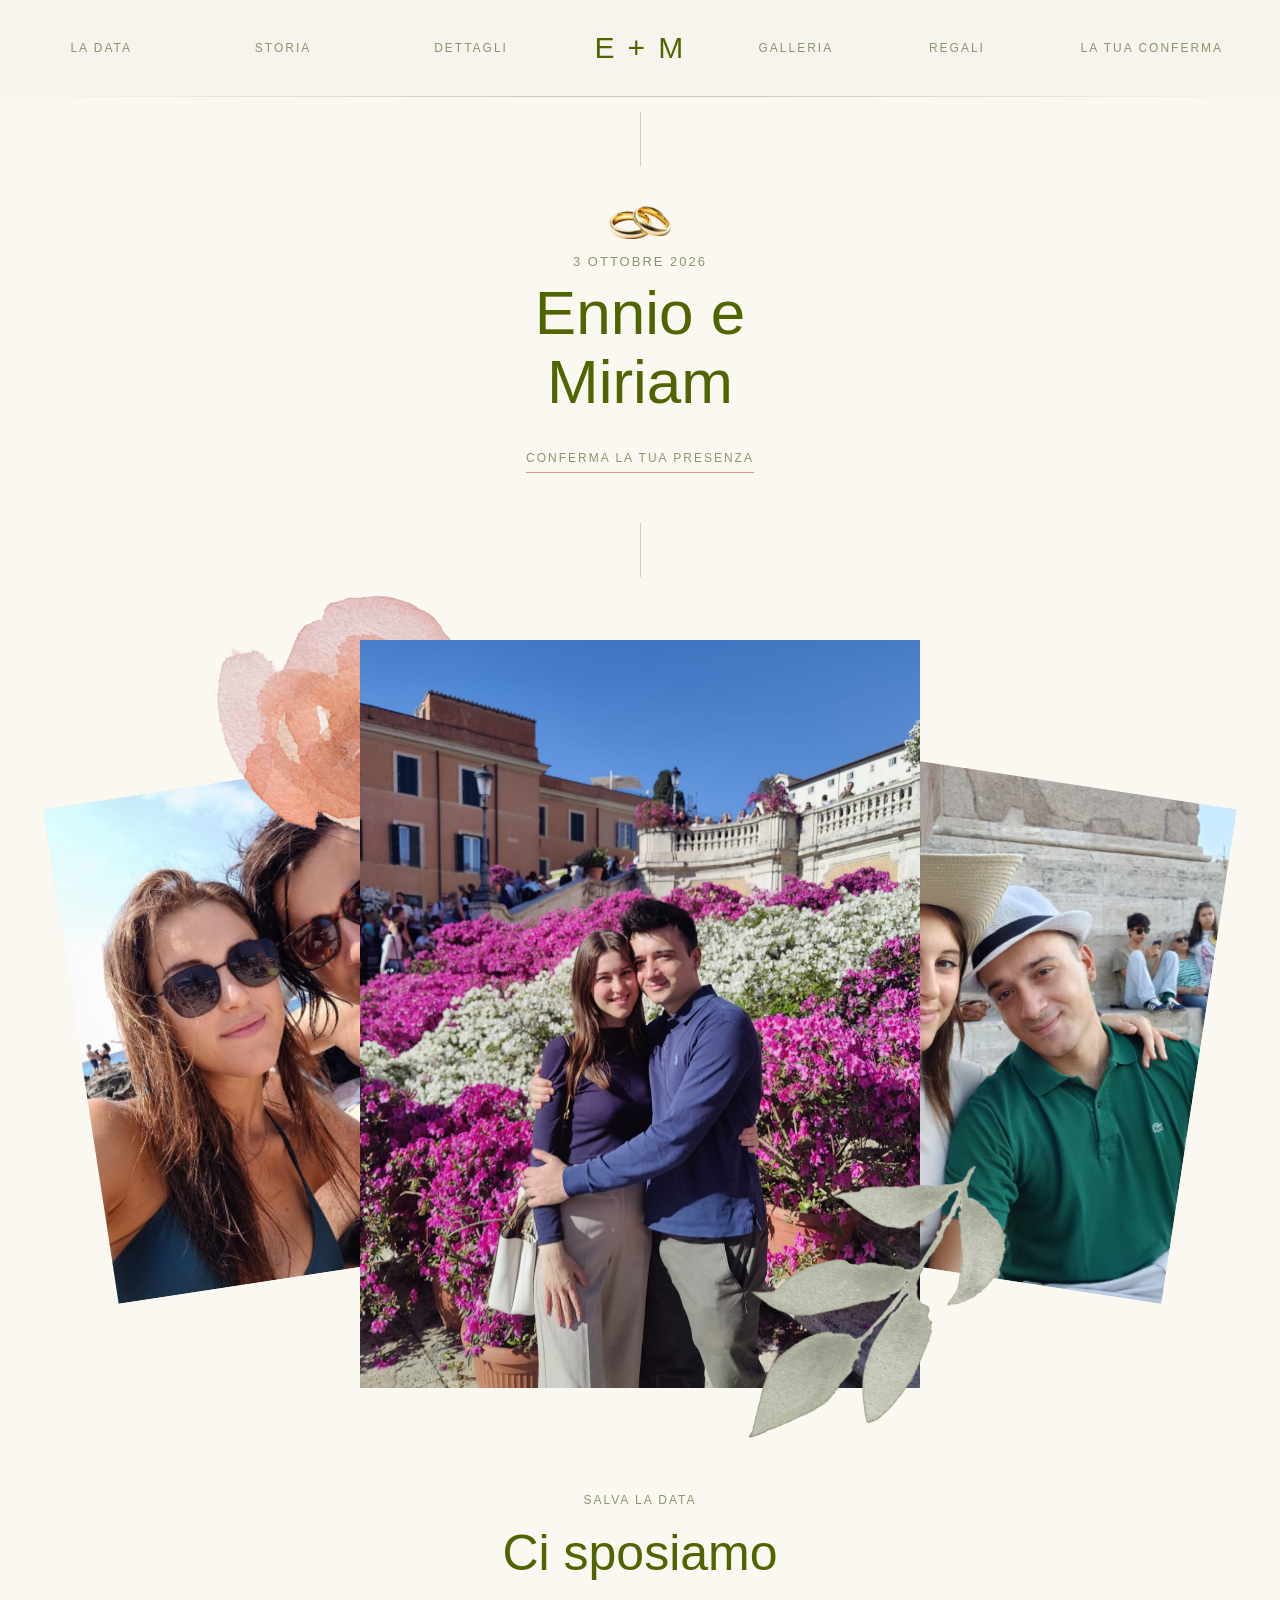
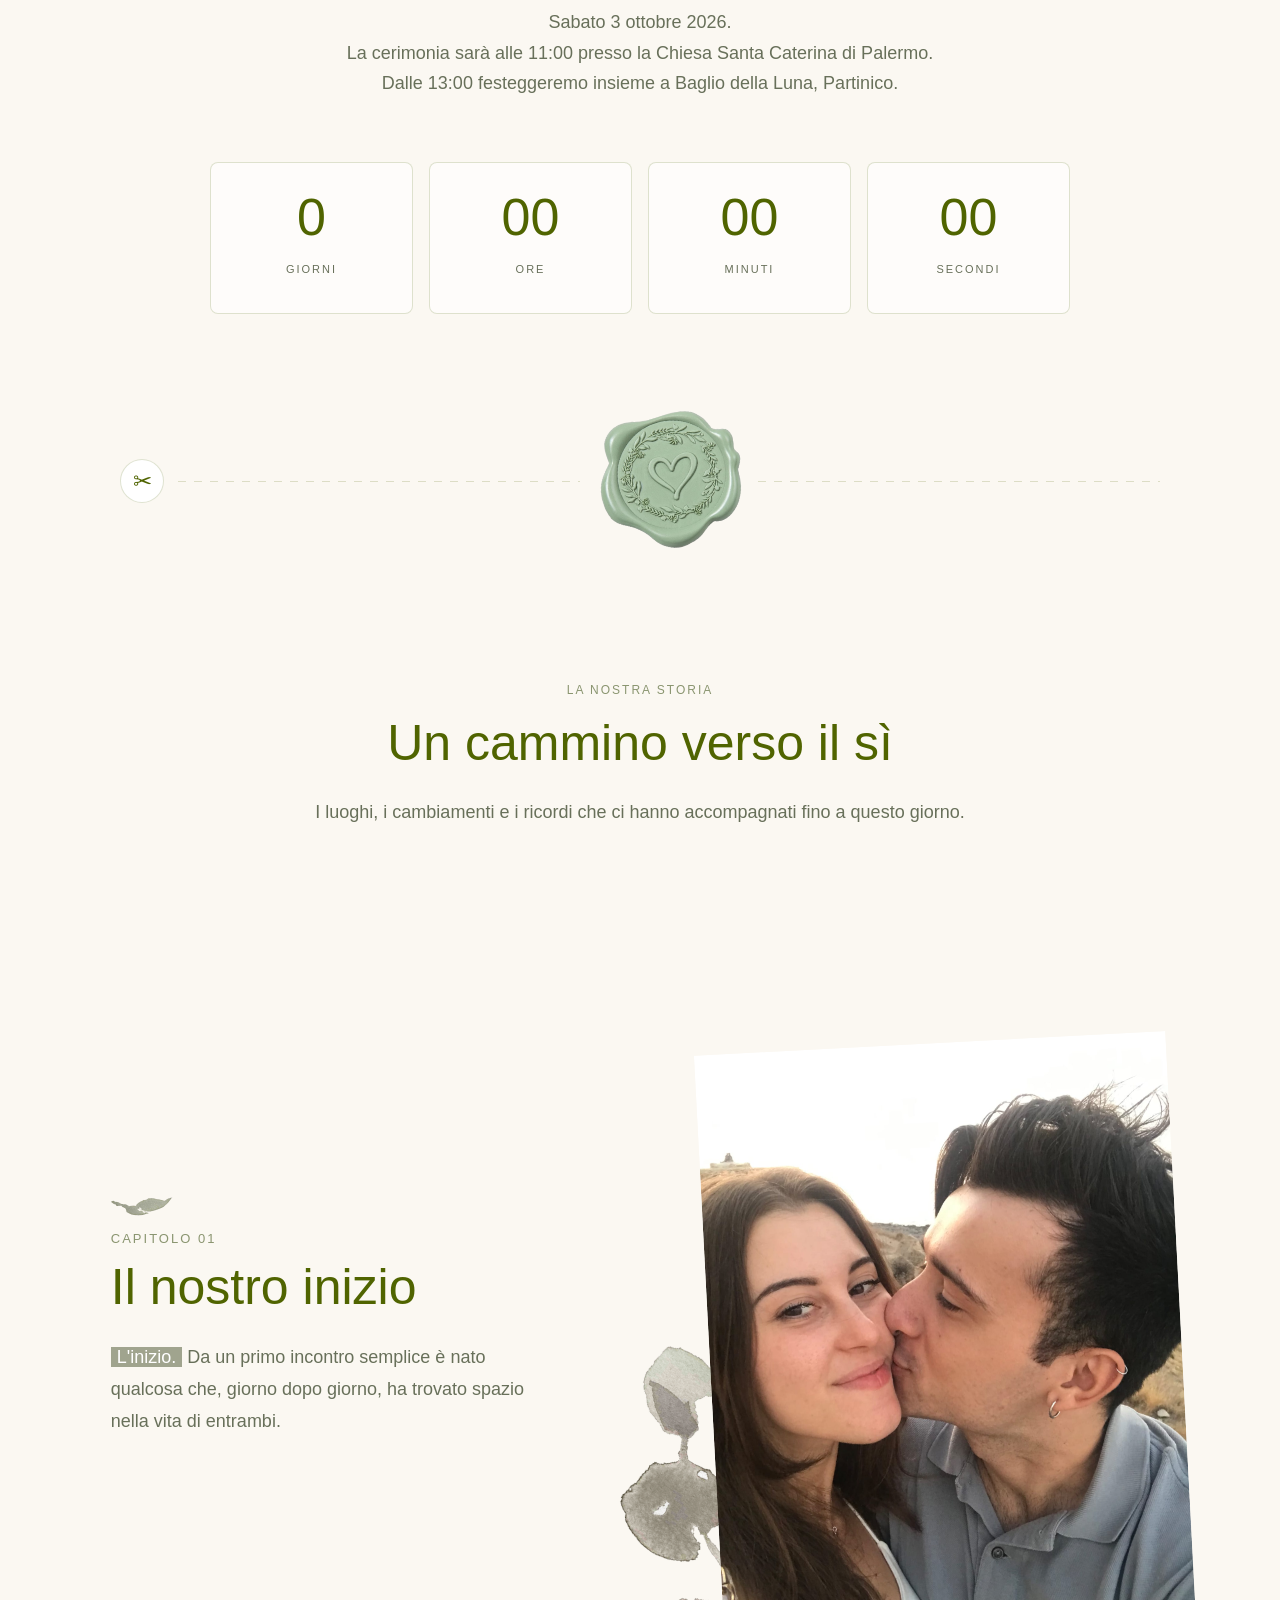
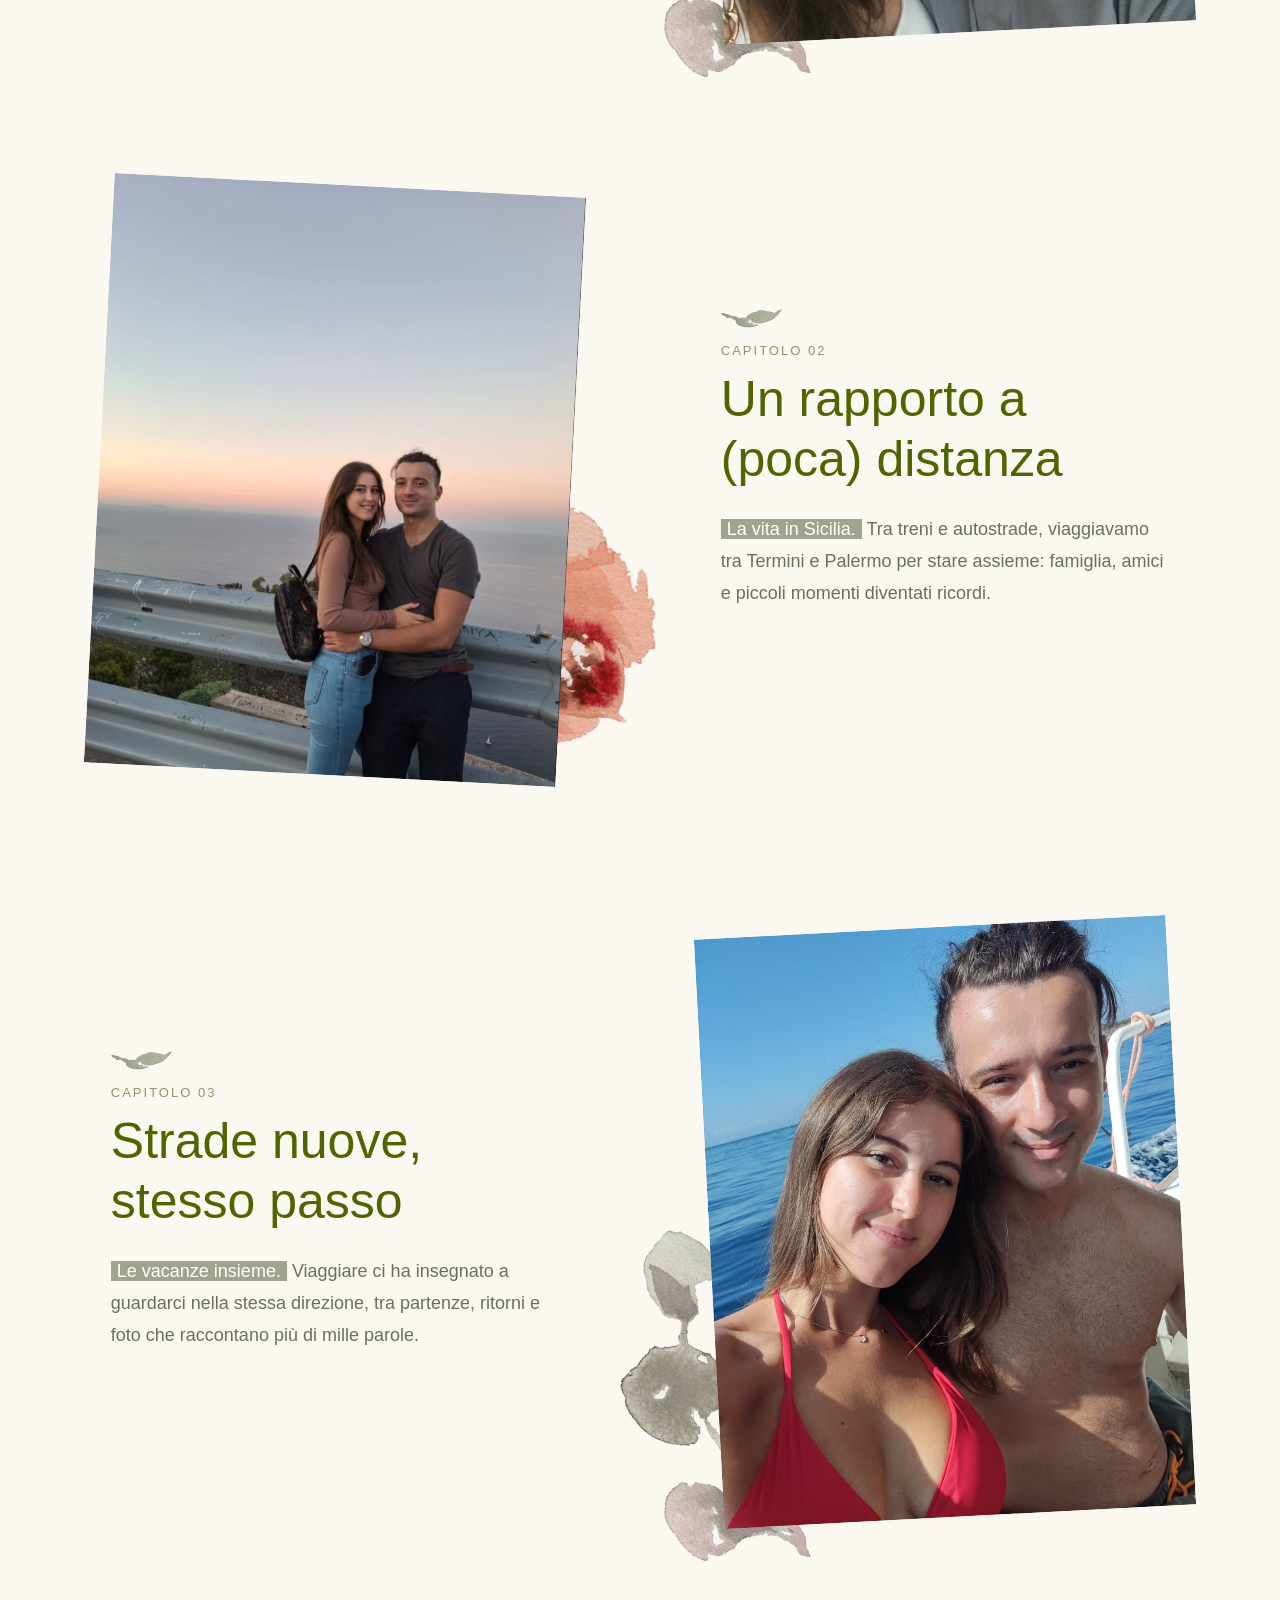
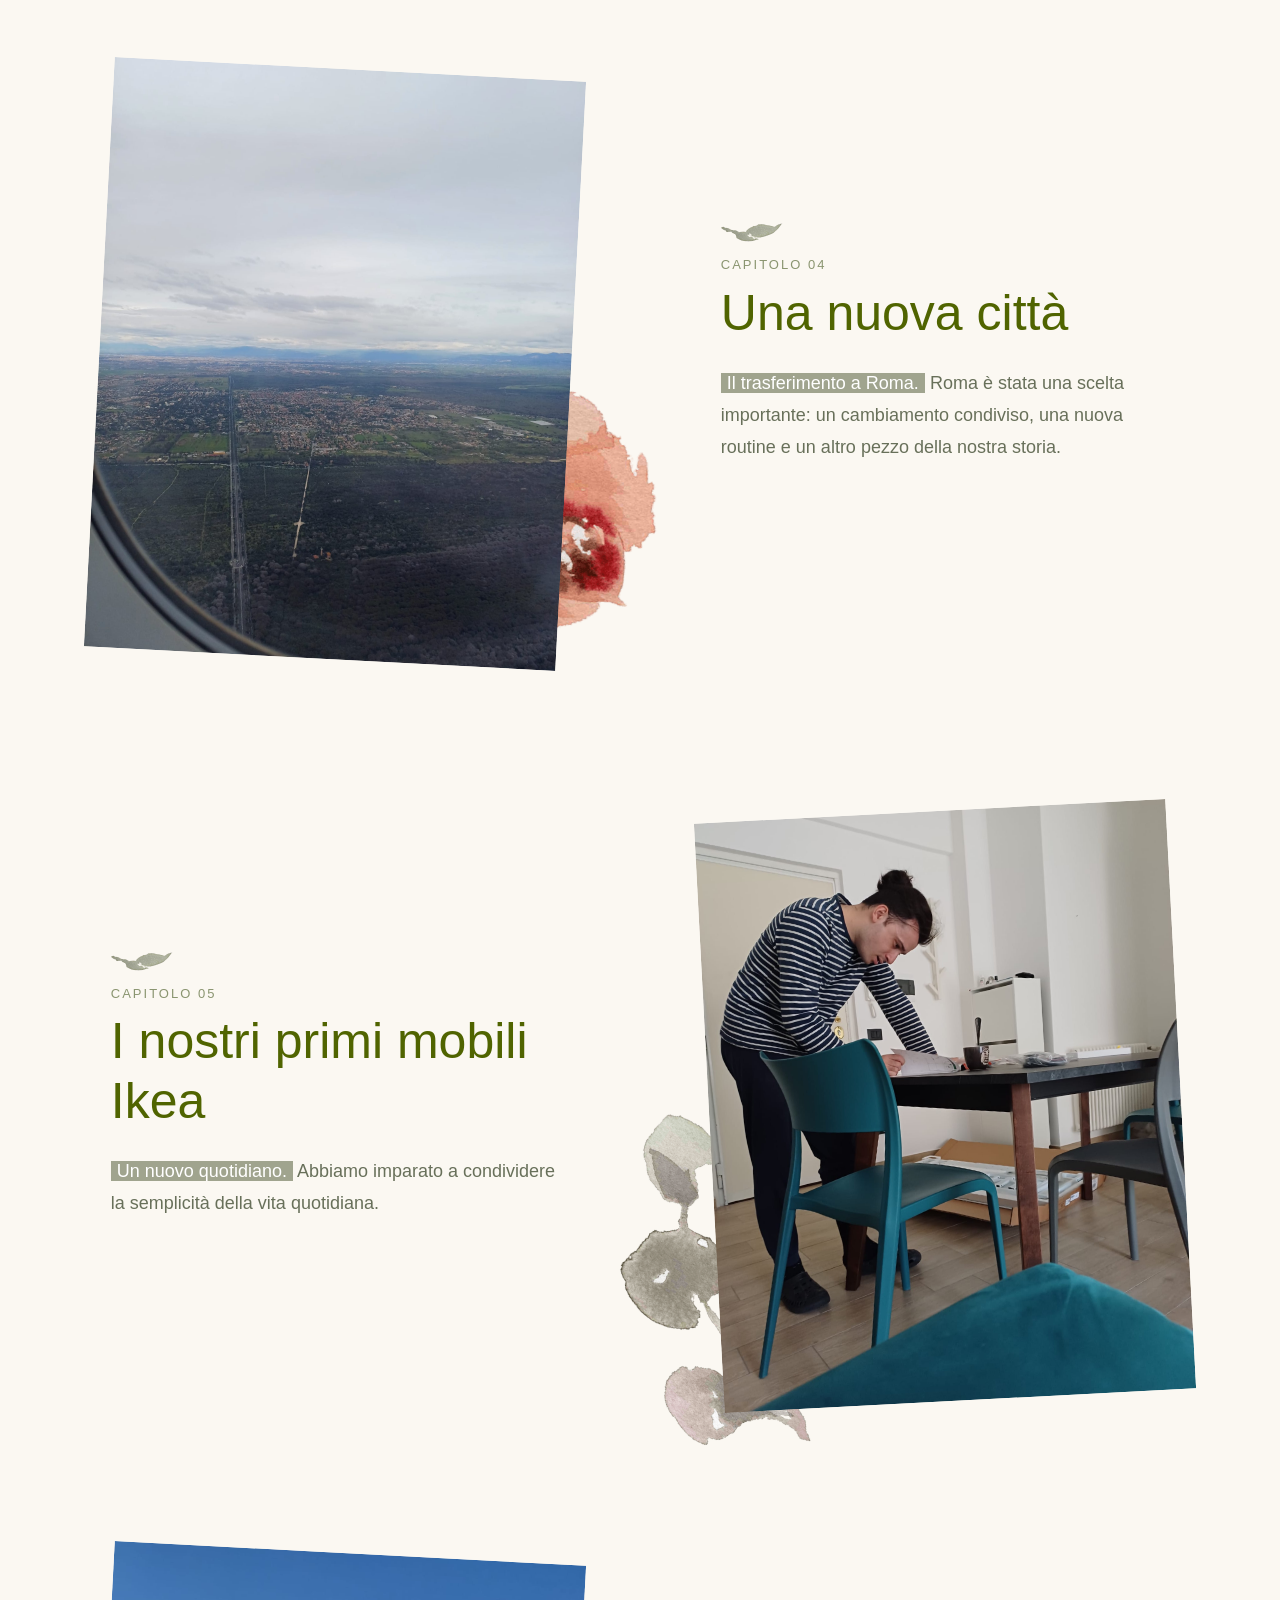
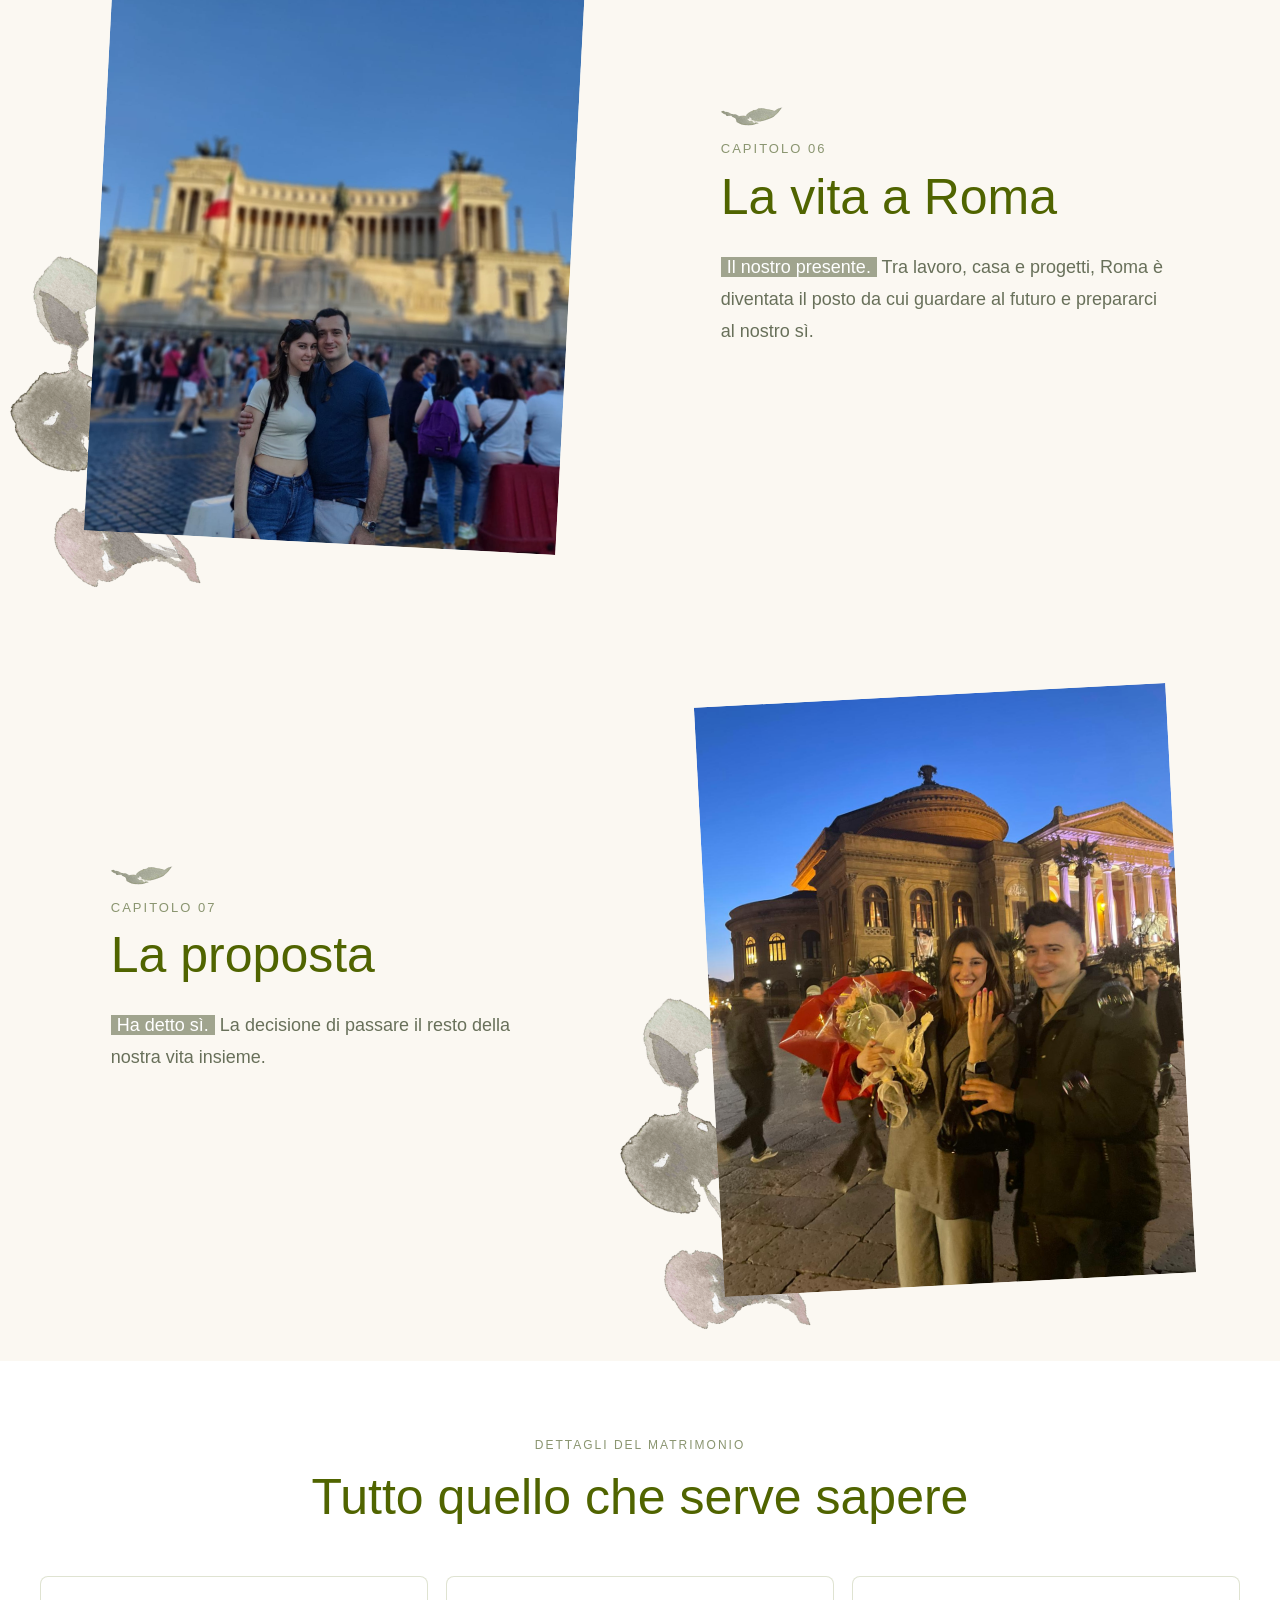
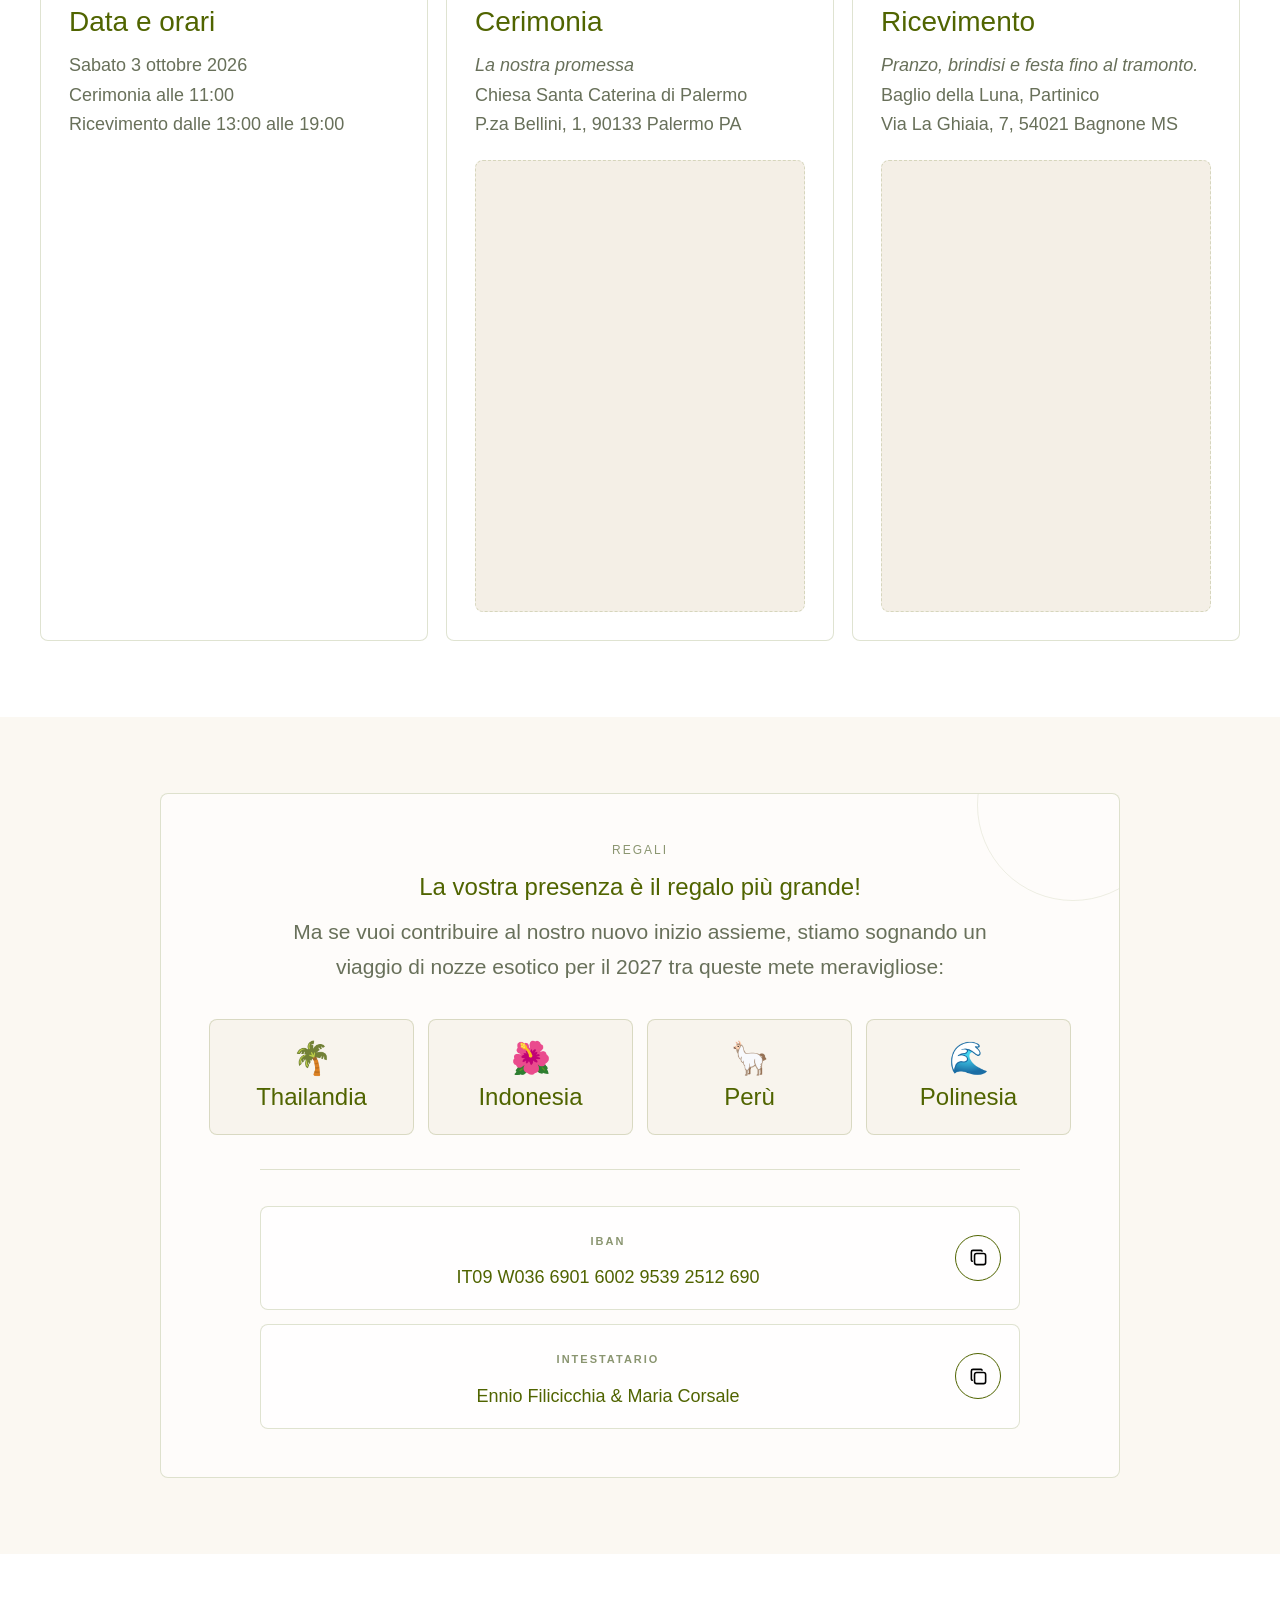
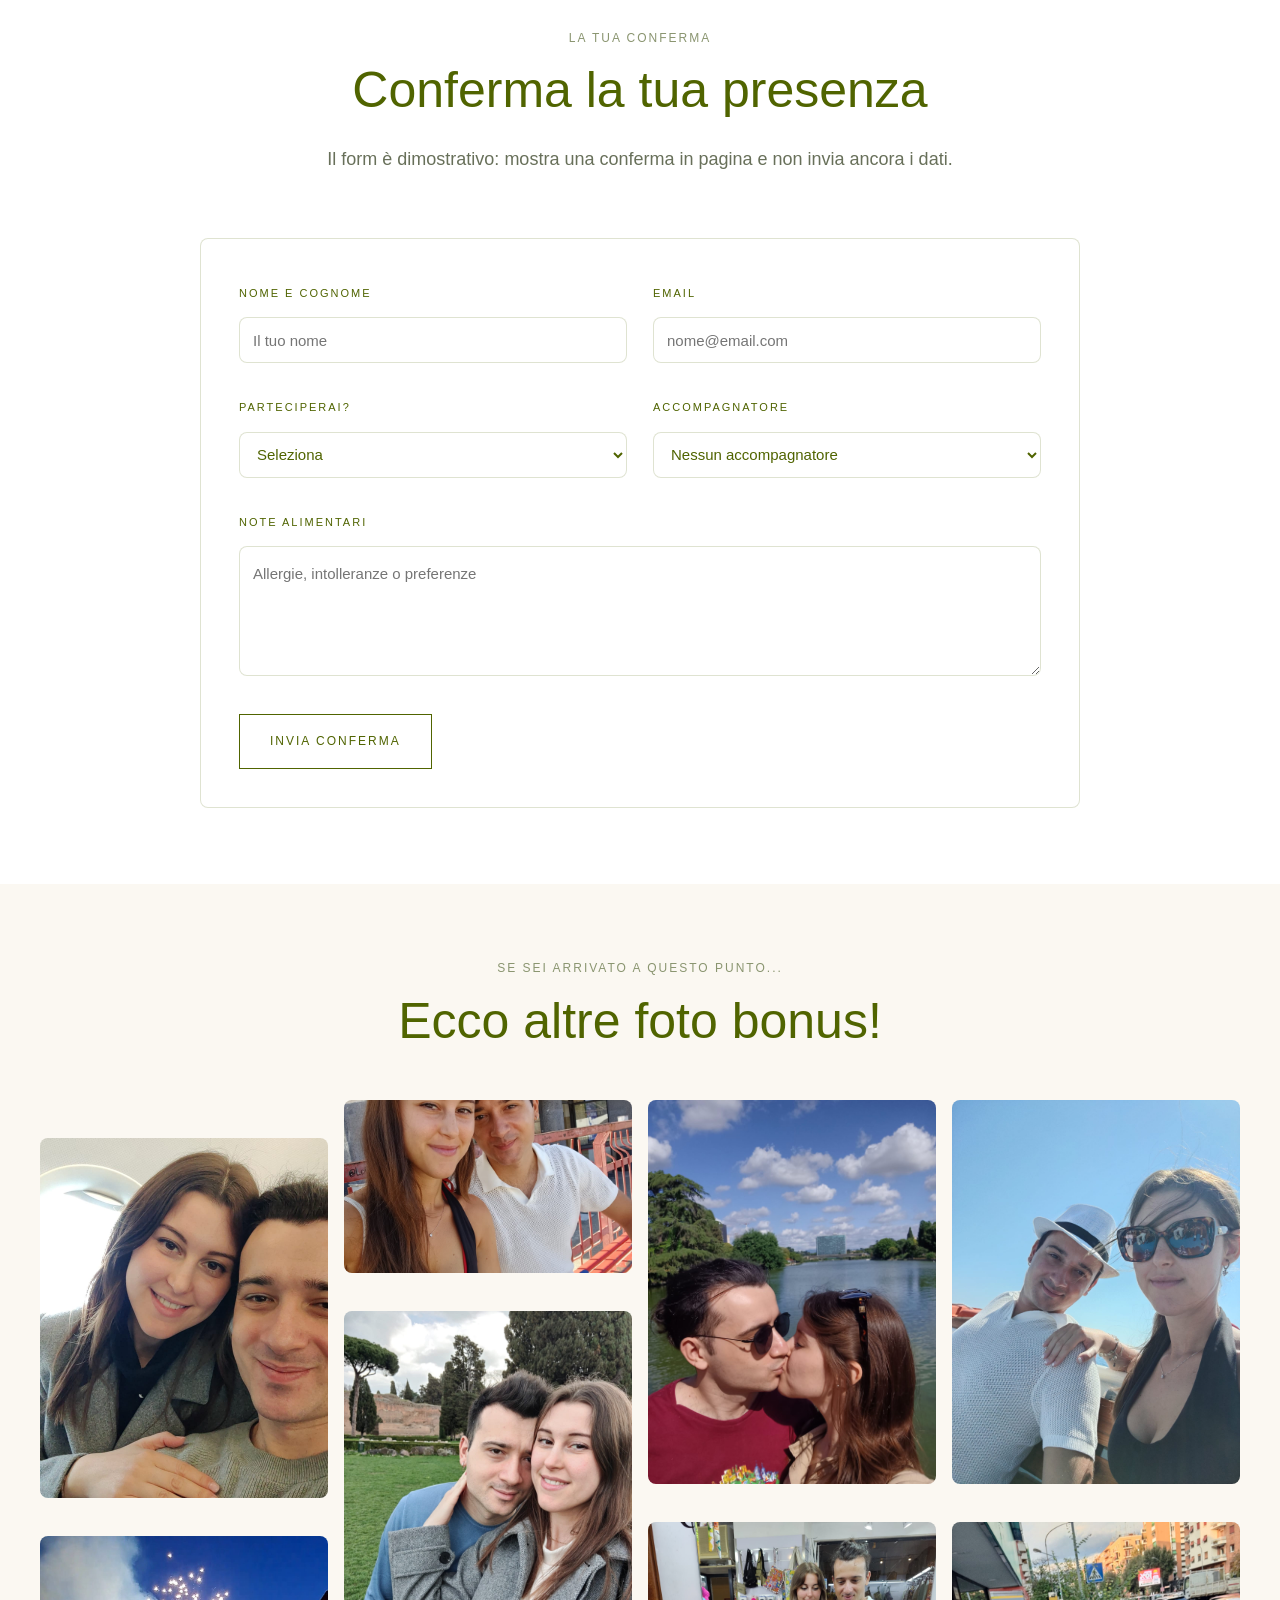
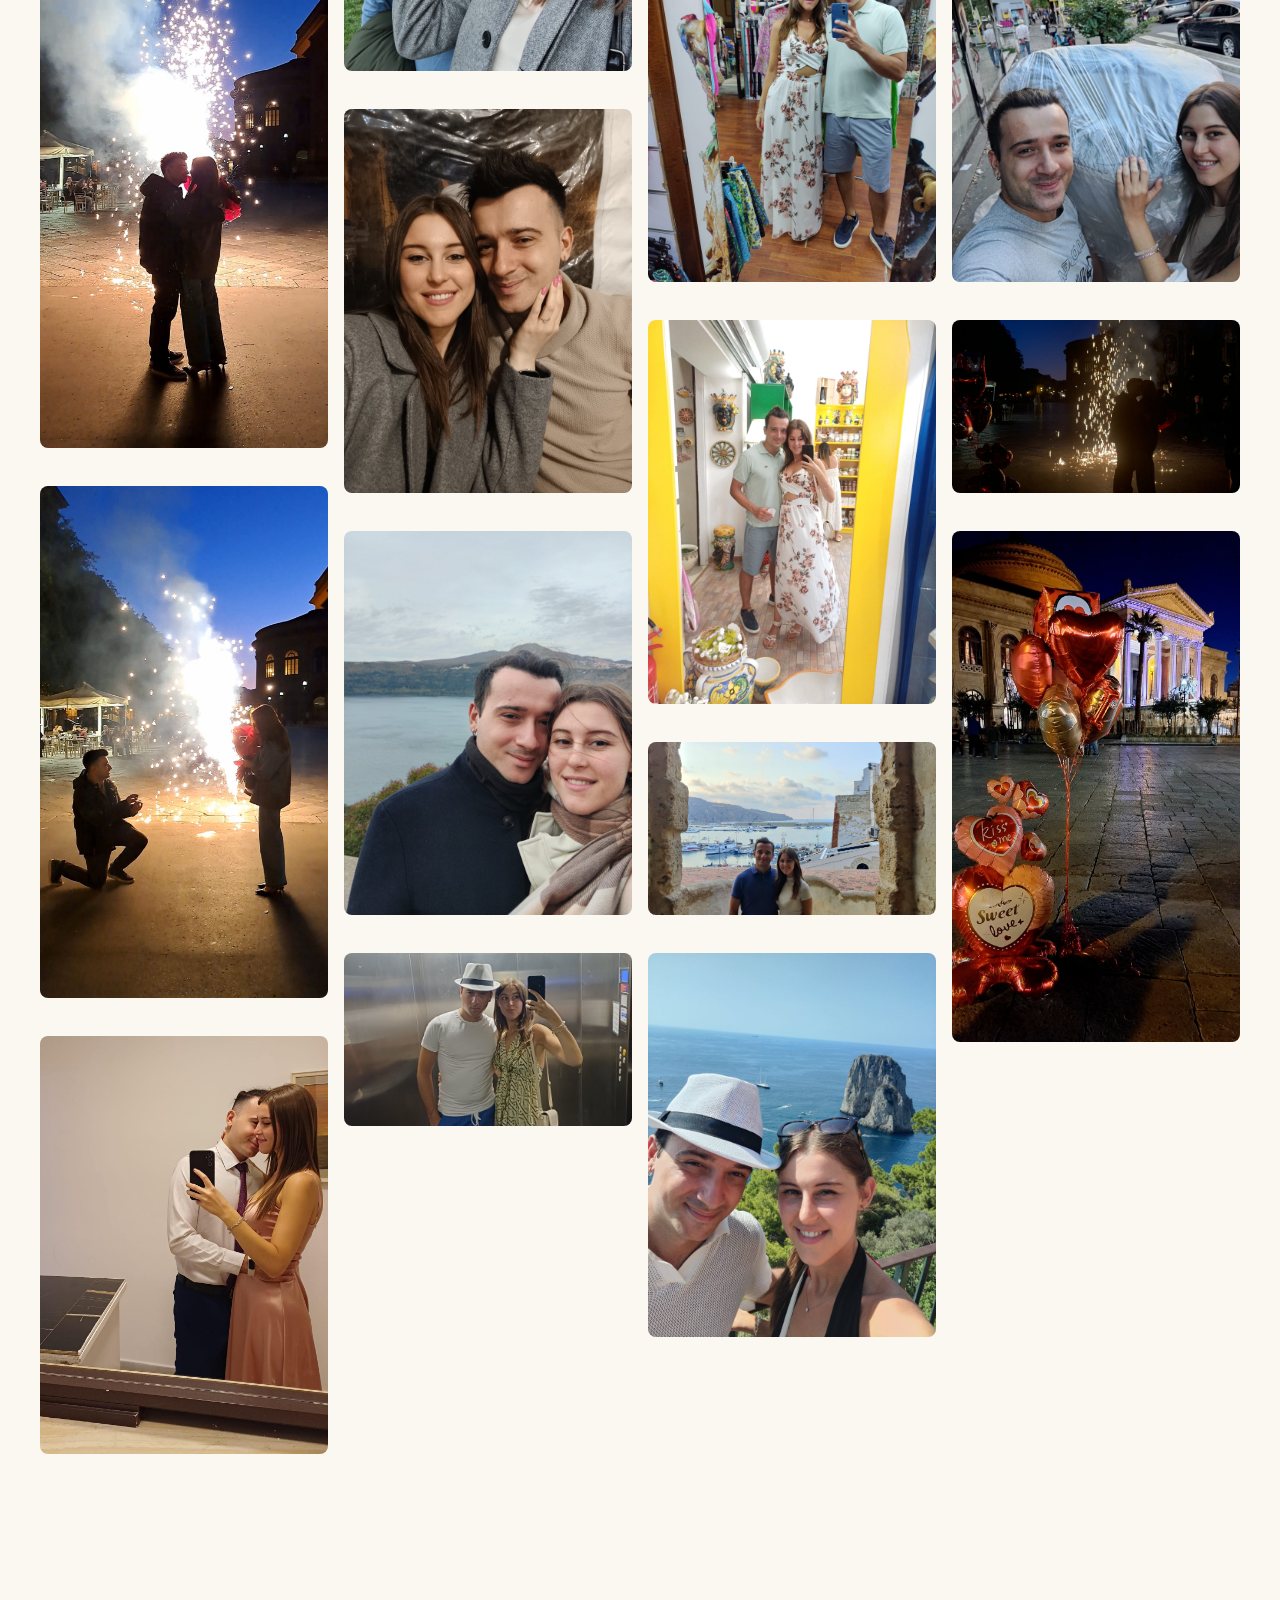
==== commit 1ac4ebd9: "rings" ====
--- a/index.html
+++ b/index.html
@@ -358,7 +358,7 @@
     <div class="section-hero">
       <div class="content">
         <div class="hero-top">
-          <div class="border-top"></div><img src="lovio_files/610b3993bc98ff5499b83f82_subtitle.png" loading="lazy"
+          <div class="border-top"></div><img src="lovio_files/pictures/rings2.png" loading="lazy"
             alt="" width="62" class="image-subtitle"
             style="transform: translate3d(0px, 0px, 0px) scale3d(1, 1, 1) rotateX(0deg) rotateY(0deg) rotateZ(0deg) skew(0deg); transform-style: preserve-3d; opacity: 1;">
           <div class="subtitle">Legendary parties<br></div>
--- a/lovio_files/wedding.css
+++ b/lovio_files/wedding.css
@@ -81,8 +81,9 @@
 }
 
 .wedding-nav-links {
-  grid-column-gap: 22px;
-  grid-row-gap: 10px;
+  /* font-size: 30px; */
+  grid-column-gap: 12px;
+  grid-row-gap: 6px;
   align-items: center;
   display: flex;
 }
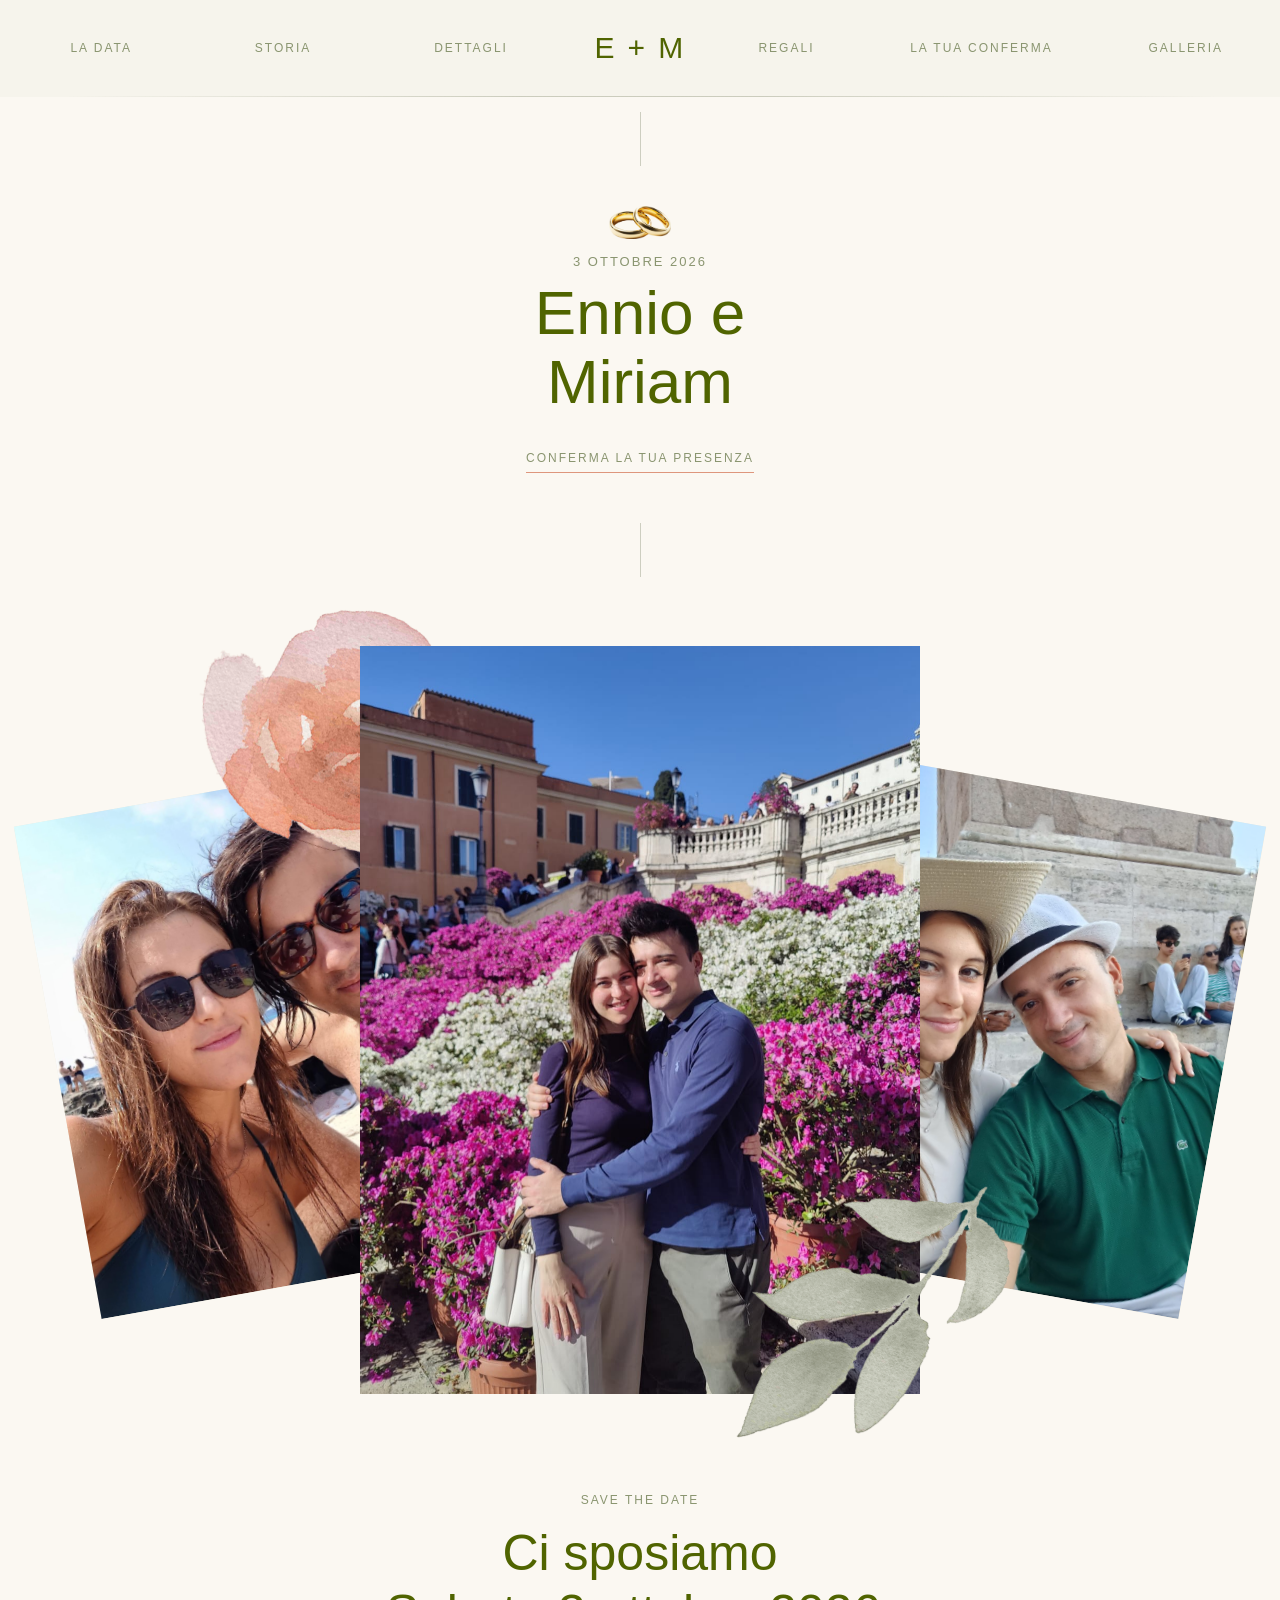
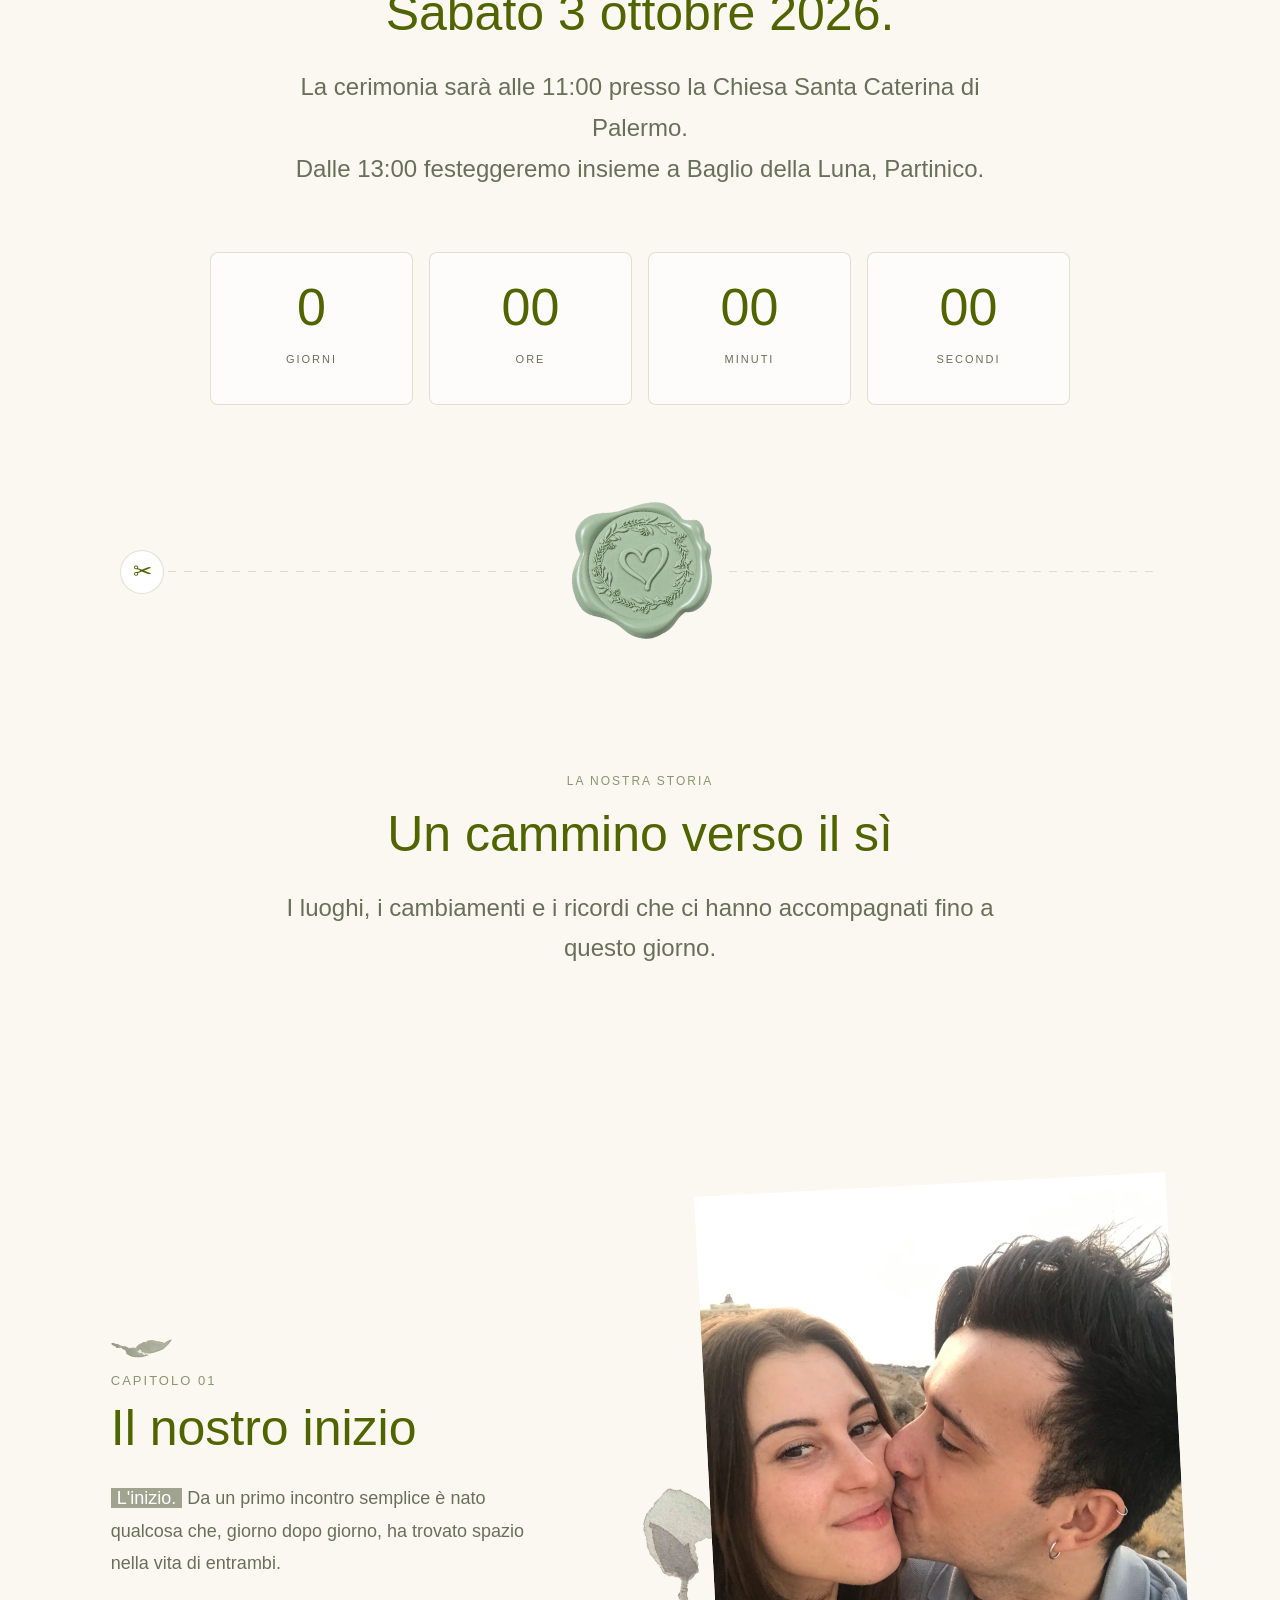
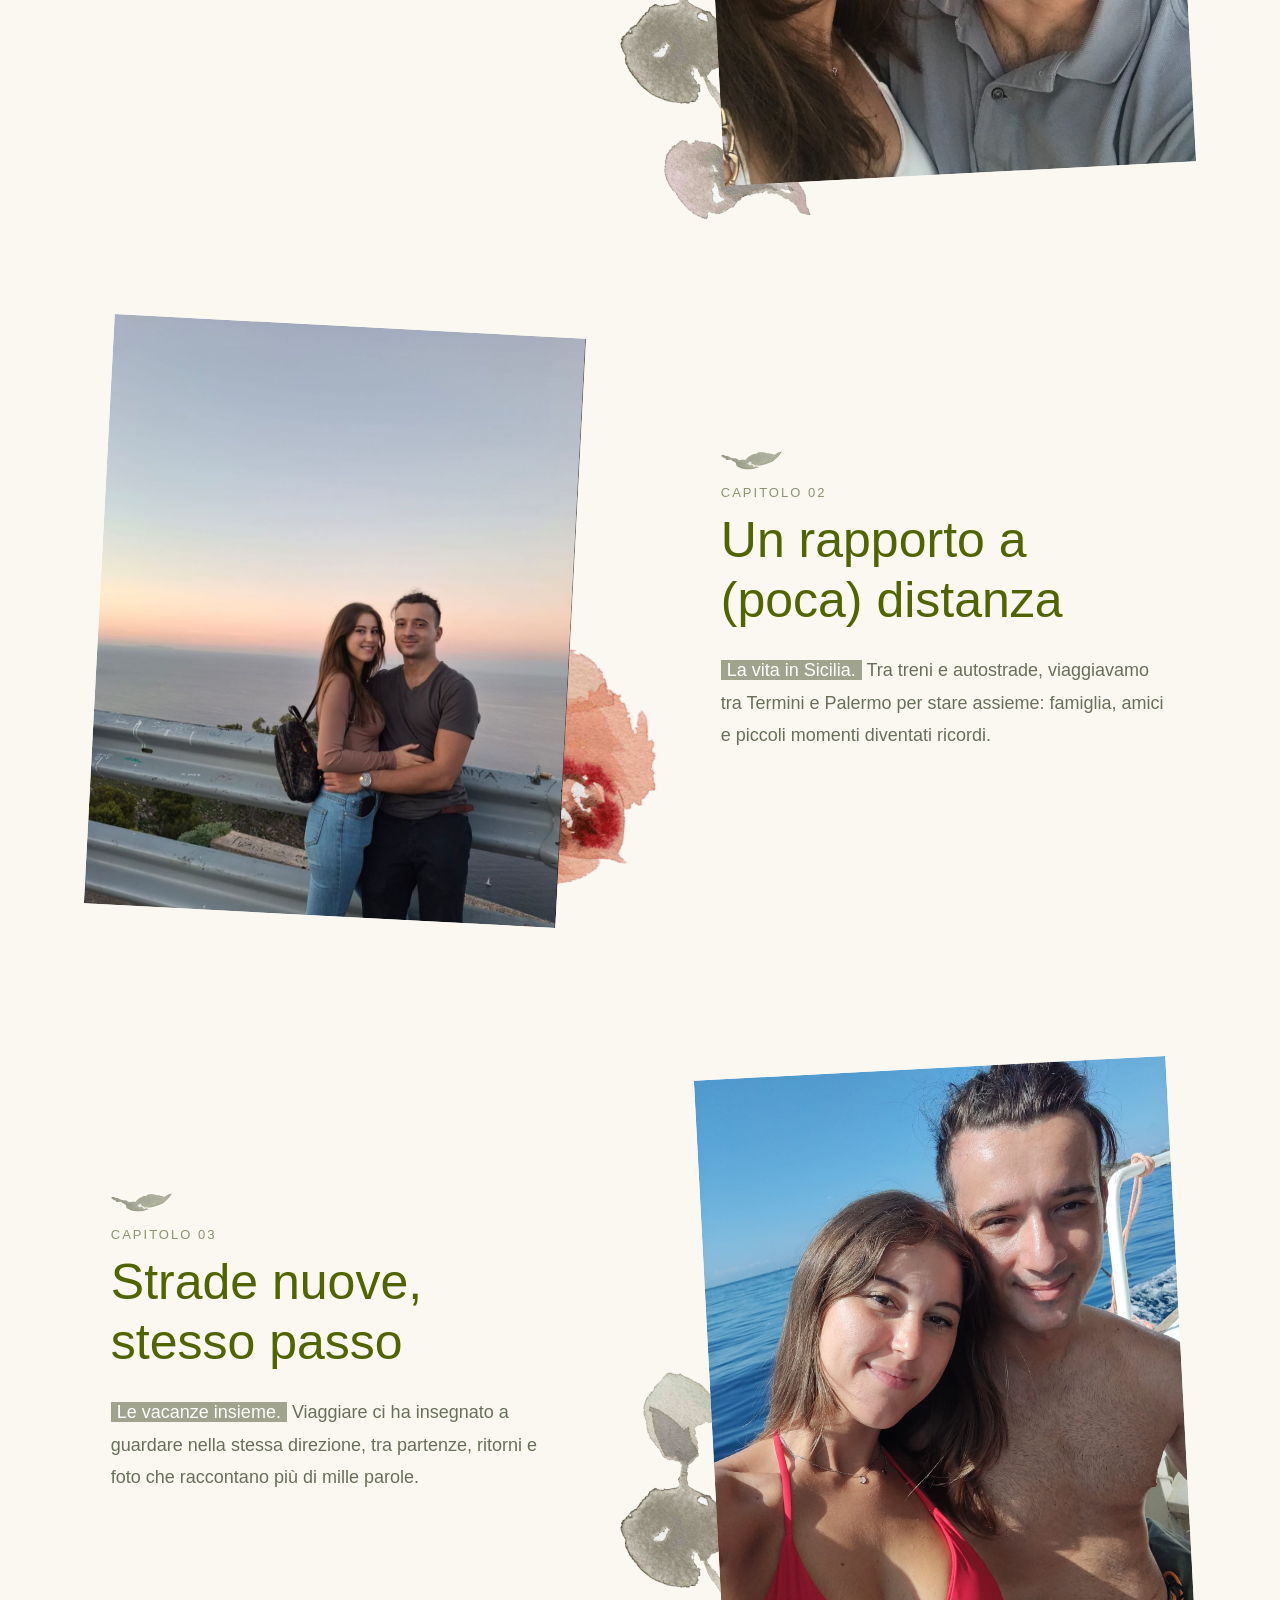
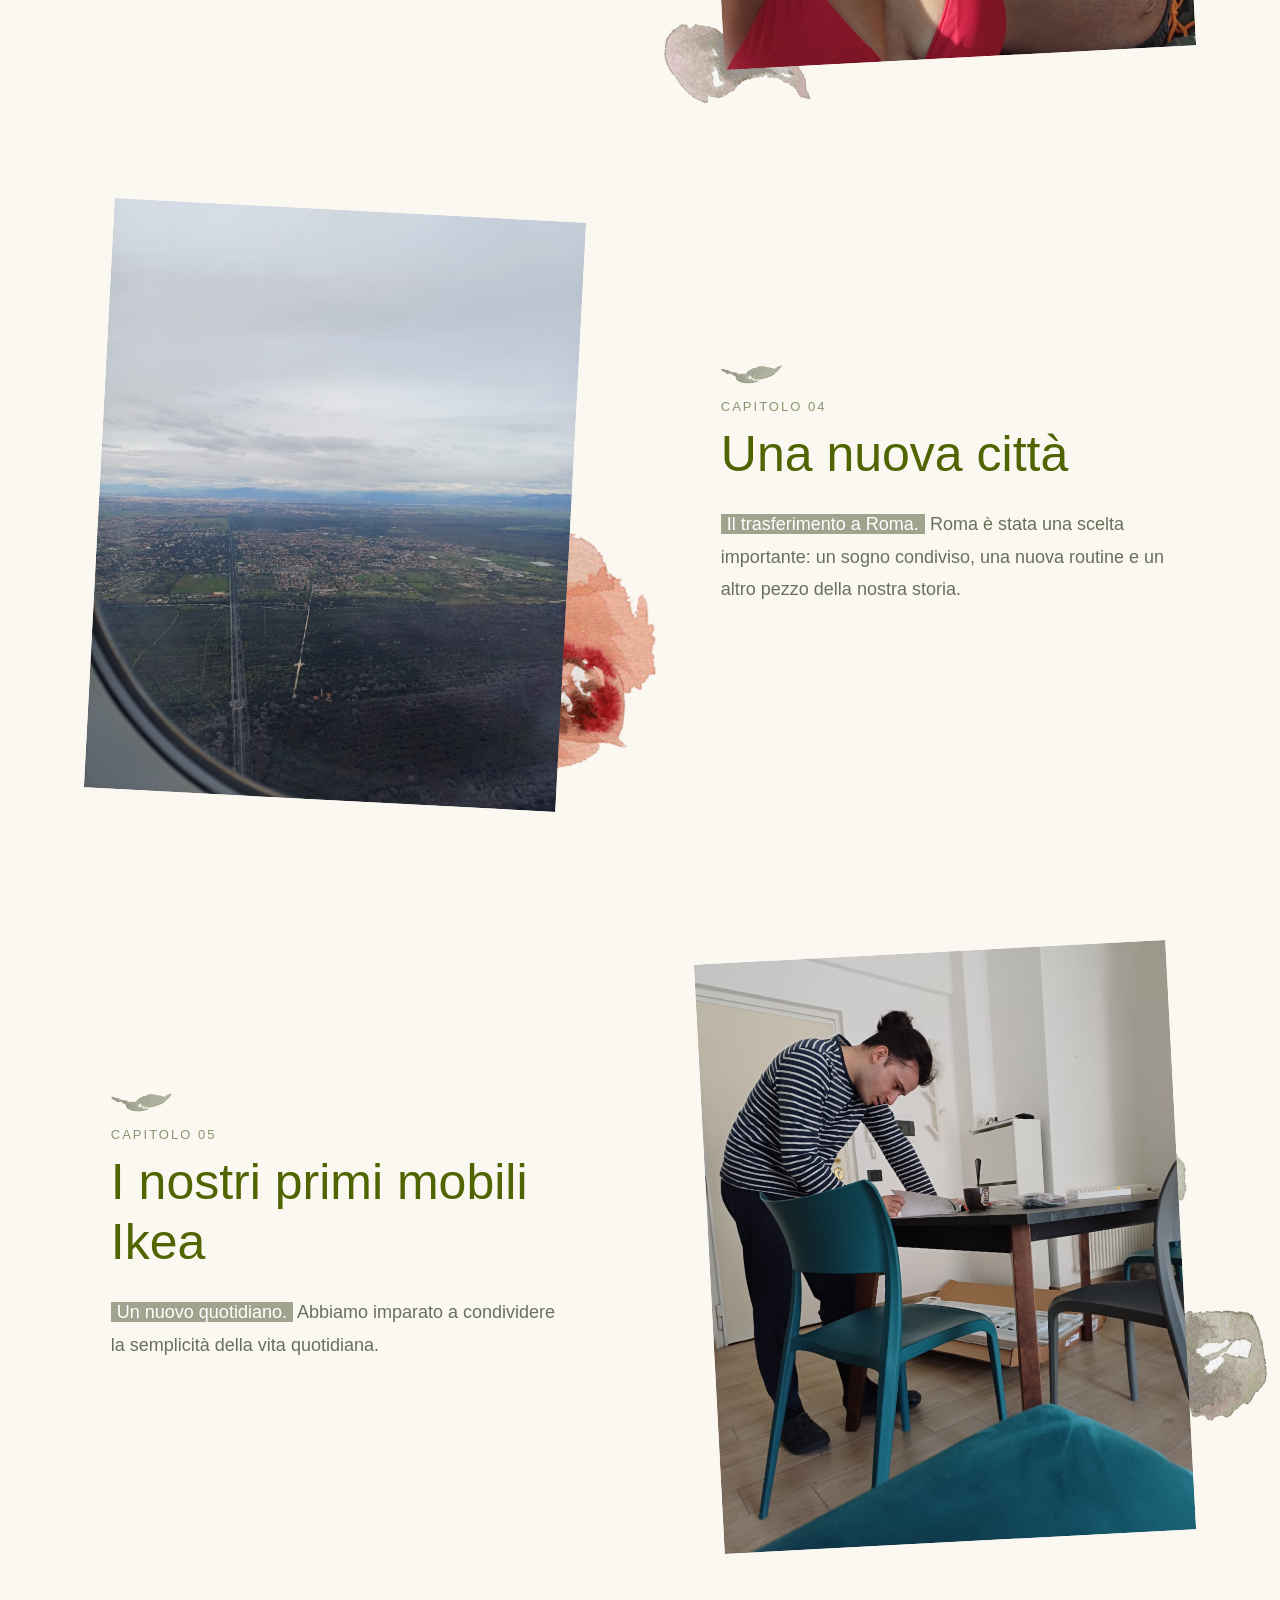
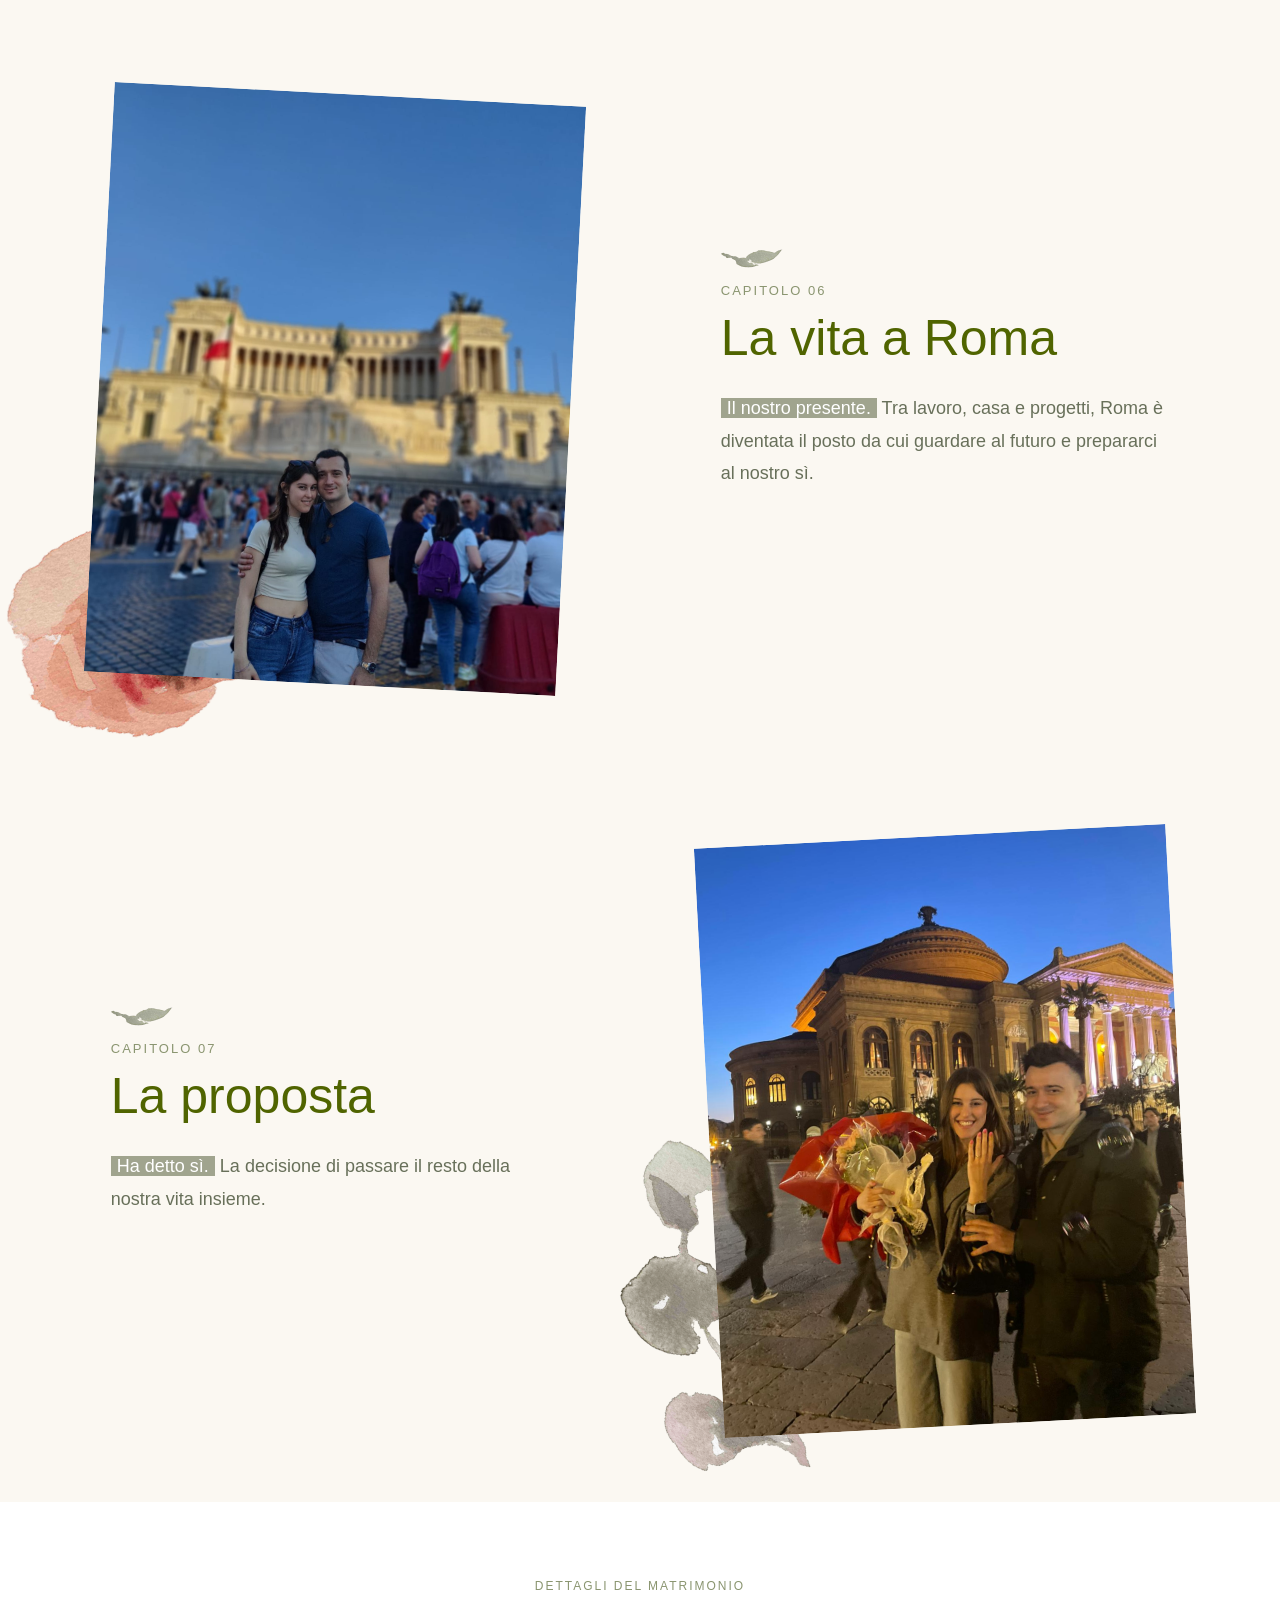
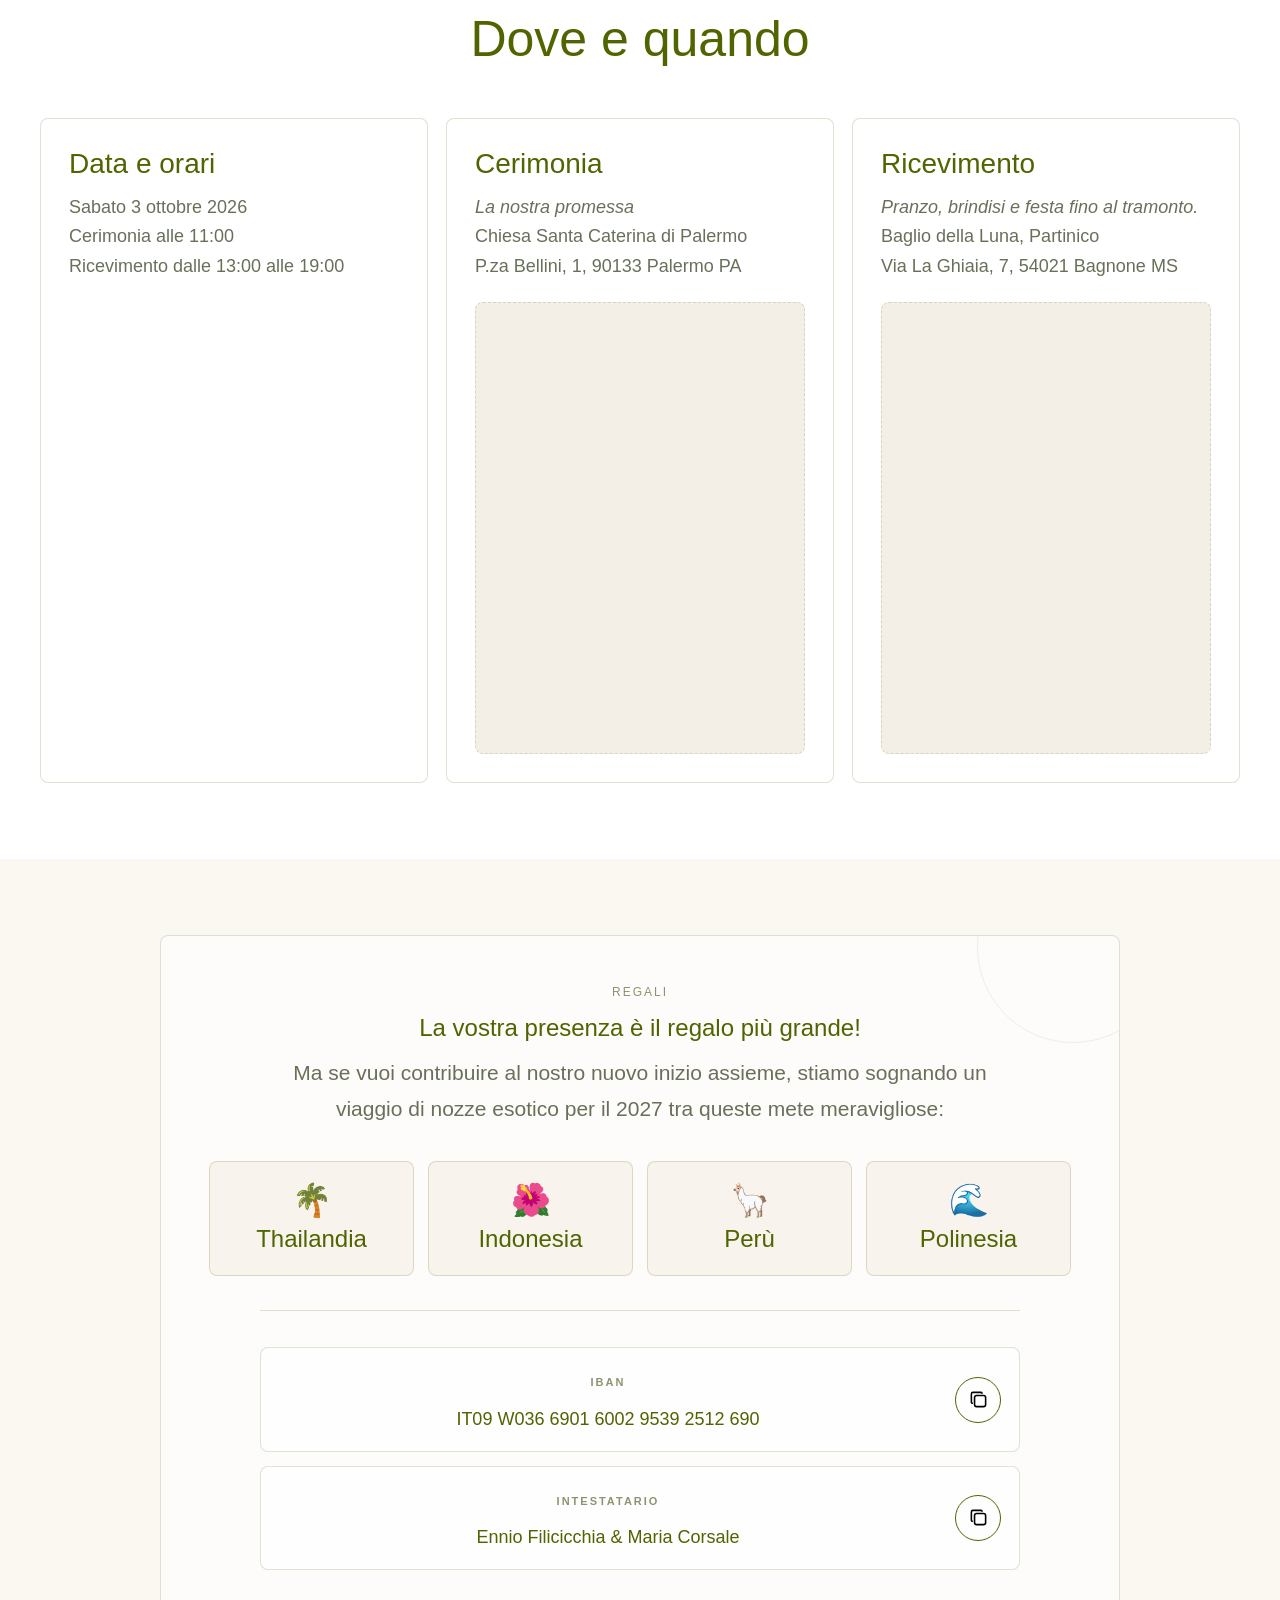
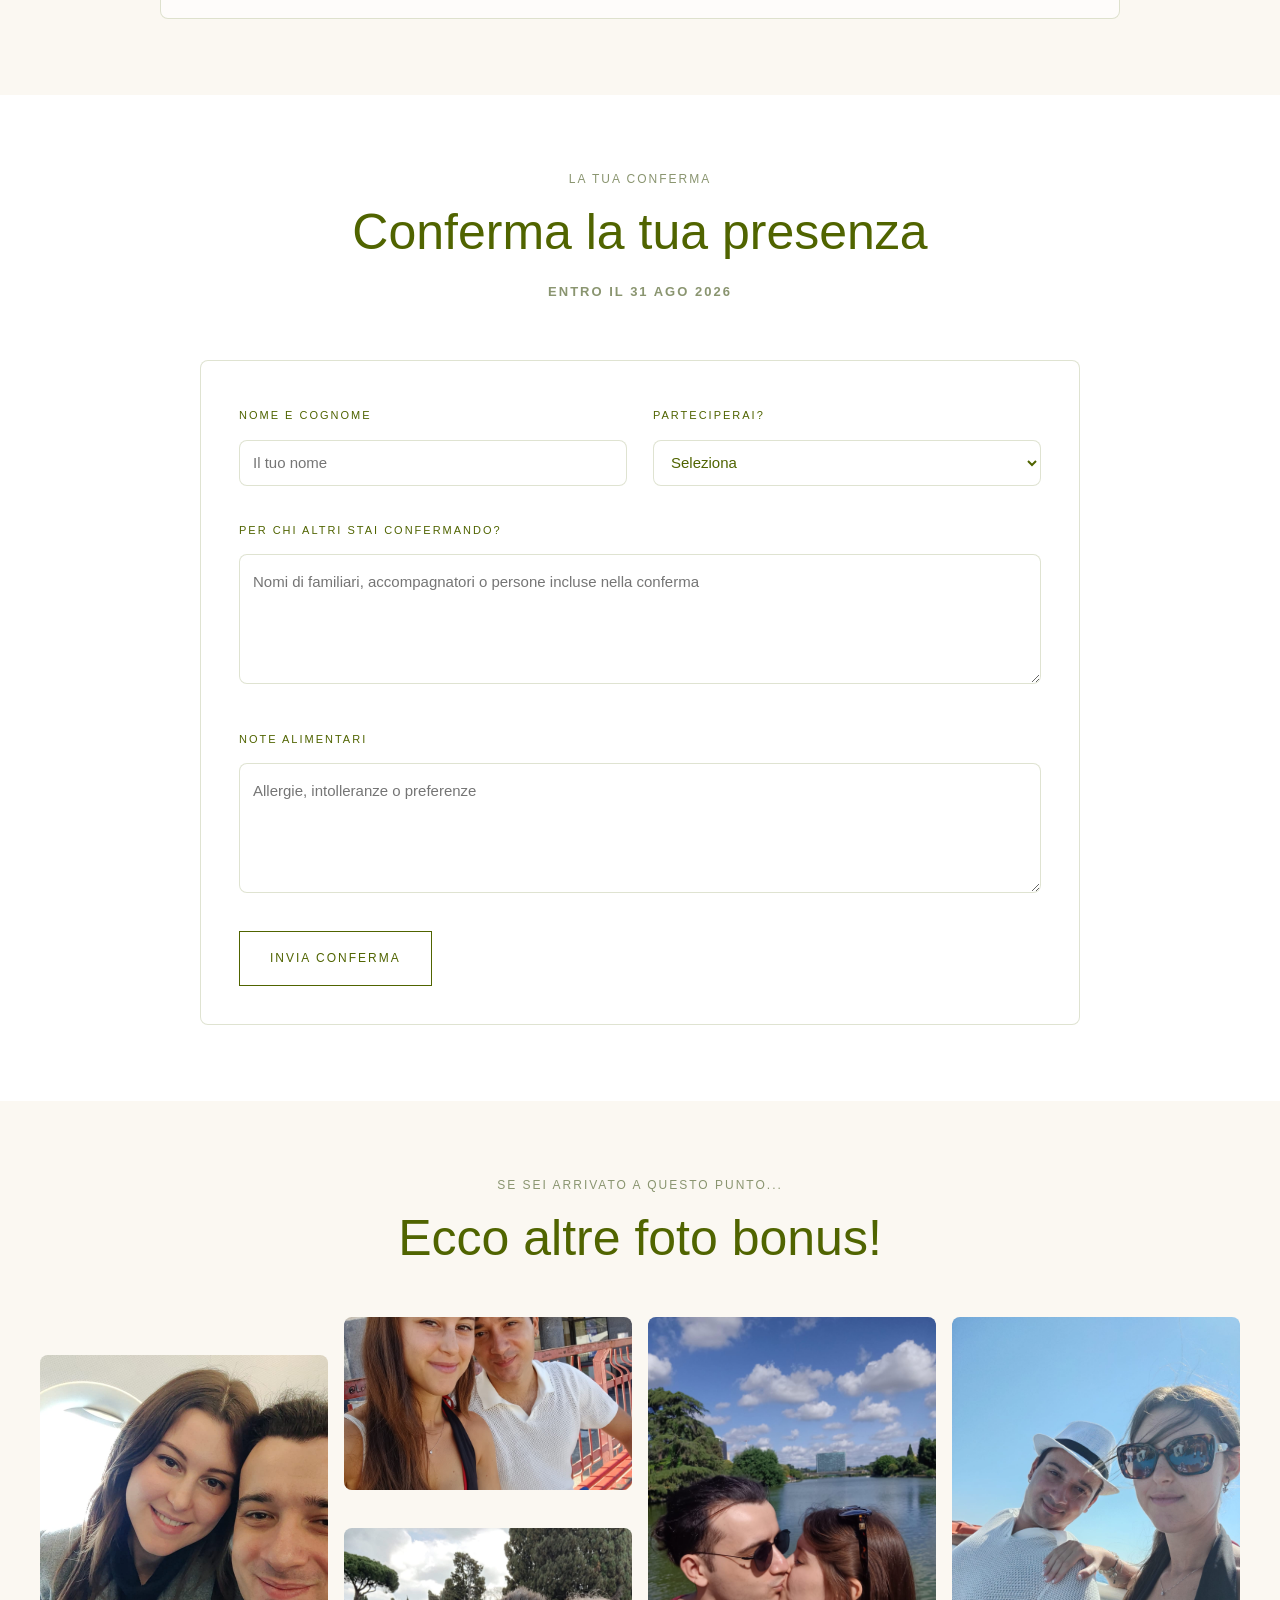
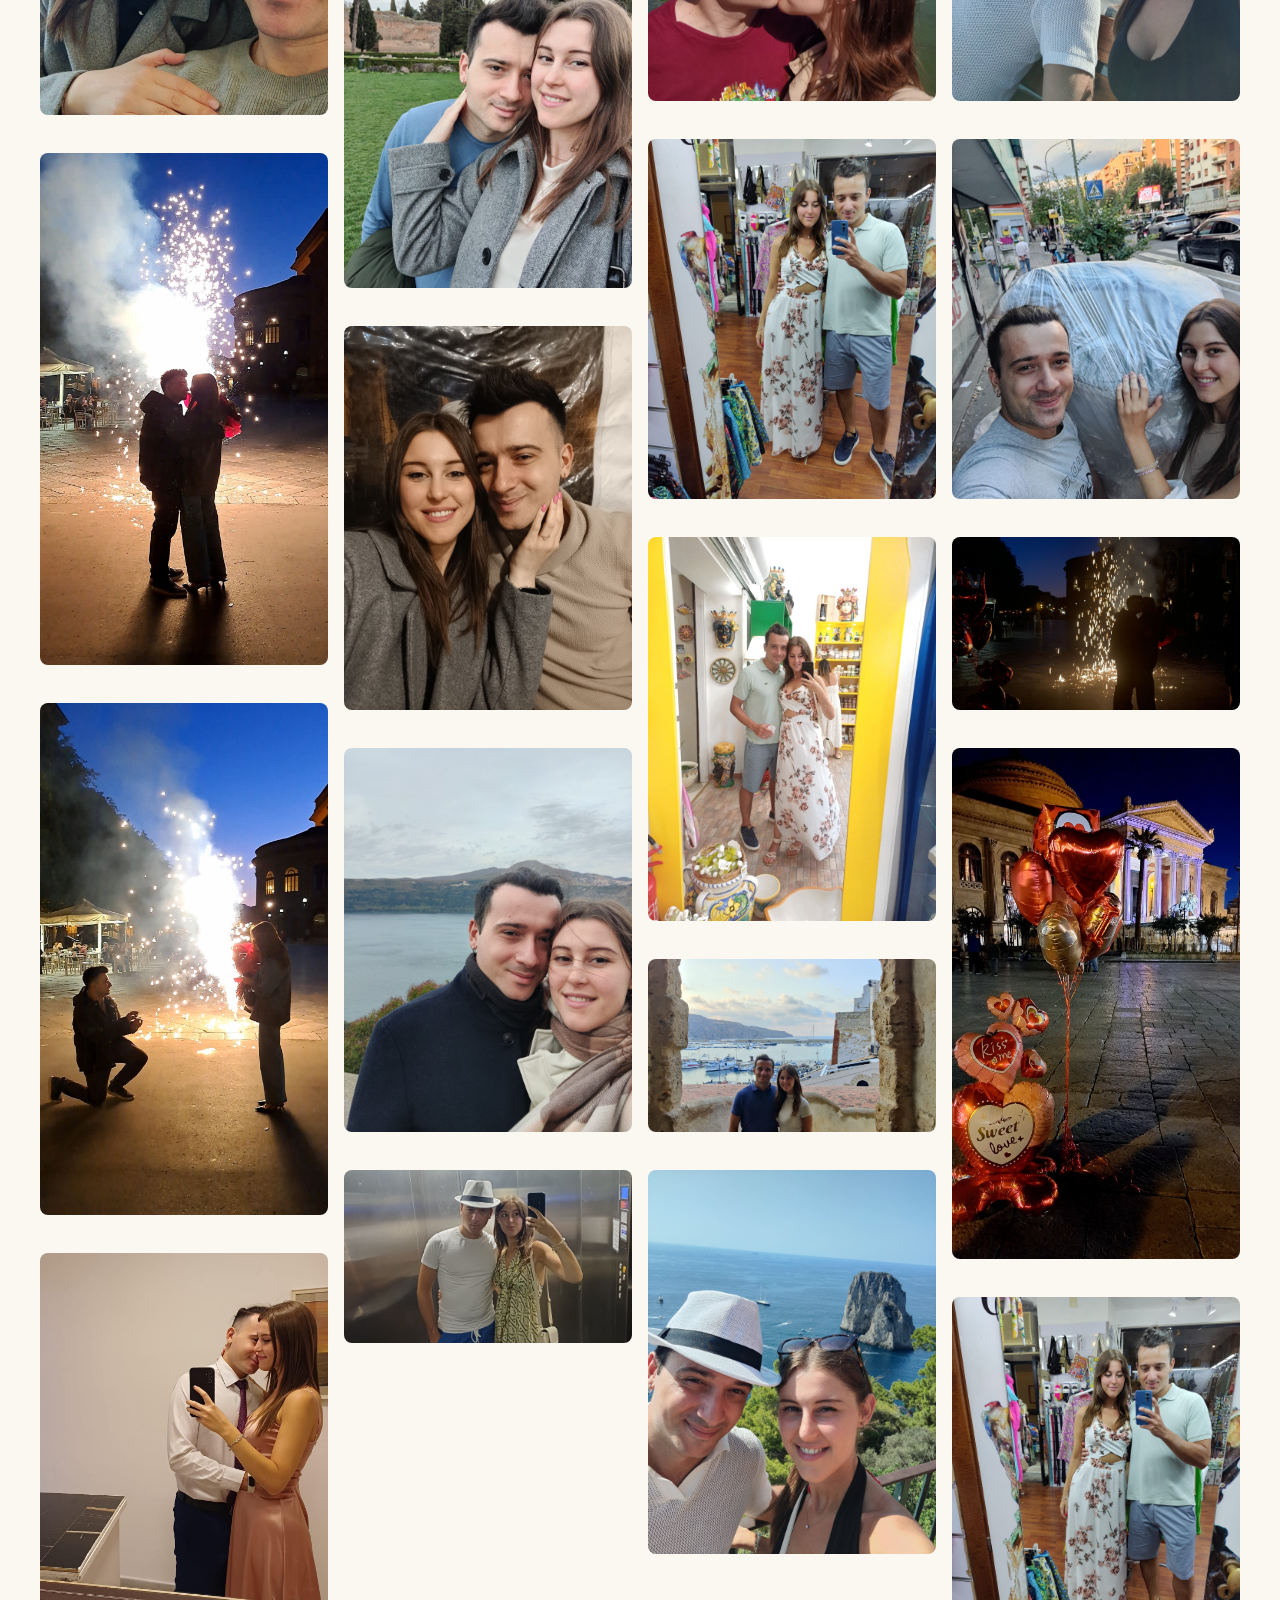
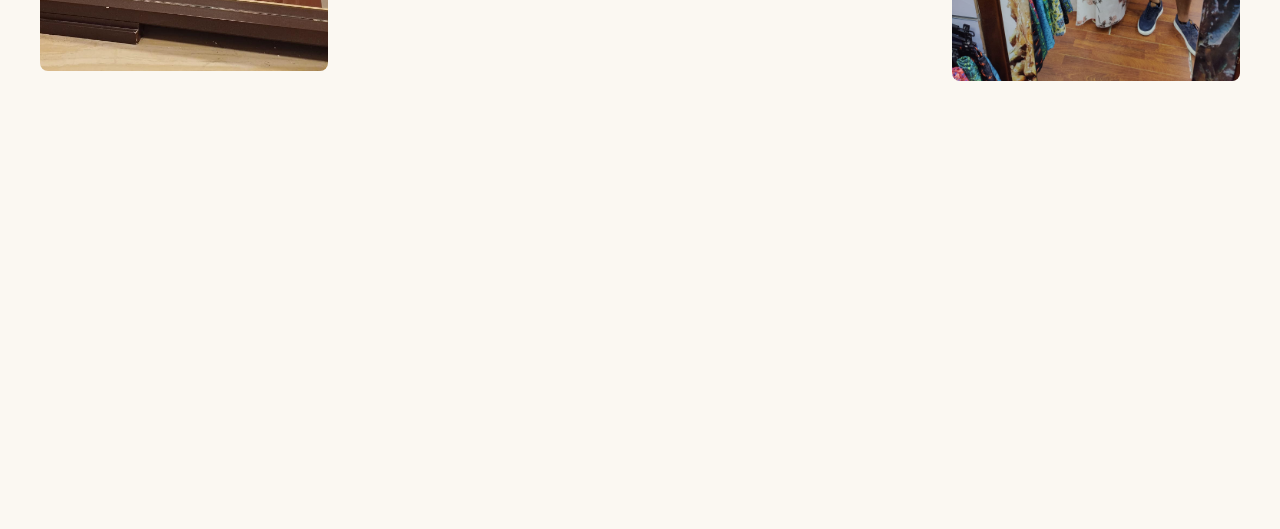
==== commit 2520994d: "more changes" ====
--- a/index.html
+++ b/index.html
@@ -1,6 +1,4 @@
 <!DOCTYPE html>
-<!-- This site was created in Webflow. https://webflow.com -->
-<!-- Last Published: Wed Jan 03 2024 01:55:20 GMT+0000 (Coordinated Universal Time) -->
 <html data-wf-domain="lovio.webflow.io" data-wf-page="6111ae2fda2a0b488c4fa5b3" data-wf-site="6109925e44b6ab8a7601f26a"
   lang="en"
   class="w-mod-js w-mod-ix wf-montserrat-n5-active wf-marcellus-n4-active wf-homemadeapple-n4-active wf-montserrat-n1-active wf-montserrat-n2-active wf-montserrat-n3-active wf-montserrat-n4-active wf-montserrat-n6-active wf-montserrat-n7-active wf-montserrat-n9-active wf-montserrat-n8-active wf-montserrat-i1-active wf-montserrat-i2-active wf-montserrat-i3-active wf-montserrat-i4-active wf-montserrat-i6-active wf-montserrat-i5-active wf-montserrat-i8-active wf-montserrat-i7-active wf-montserrat-i9-active wf-active">
@@ -14,17 +12,17 @@
   </style>
   <meta charset="utf-8">
   <link href="https://assets-global.website-files.com/" rel="preconnect" crossorigin="anonymous">
-  <title>Lovio - Webflow Ecommerce website template</title>
+  <title>Save the date - Miriam ed Ennio, 03 Ottobre 2026</title>
   <meta
-    content="Lovio Webflow Ecommerce template is highly suitable for creating websites for wedding and event agencies, photographers, floristry stores, and more."
+    content="Ci sposiamo! Ci sarete?"
     name="description">
-  <meta content="Lovio - Webflow Ecommerce website template" property="og:title">
+  <meta content="Save the date - Miriam ed Ennio, 03 Ottobre 2026" property="og:title">
   <meta
-    content="Lovio Webflow Ecommerce template is highly suitable for creating websites for wedding and event agencies, photographers, floristry stores, and more."
+    content="Ci sposiamo! Ci sarete?"
     property="og:description">
-  <meta content="Lovio - Webflow Ecommerce website template" property="twitter:title">
+  <meta content="Save the date - Miriam ed Ennio, 03 Ottobre 2026" property="twitter:title">
   <meta
-    content="Lovio Webflow Ecommerce template is highly suitable for creating websites for wedding and event agencies, photographers, floristry stores, and more."
+    content="Ci sposiamo! Ci sarete?"
     property="twitter:description">
   <meta property="og:type" content="website">
   <meta content="summary_large_image" name="twitter:card">
--- a/lovio_files/wedding.css
+++ b/lovio_files/wedding.css
@@ -9,11 +9,13 @@
 }
 
 html {
+  color-scheme: light;
   scroll-behavior: smooth;
   overflow-x: hidden;
 }
 
 body {
+  color-scheme: light;
   background: var(--wedding-paper);
   overflow-x: hidden;
 }
@@ -136,7 +138,7 @@
   color: var(--wedding-muted);
   text-align: center;
   margin: 0 auto 38px;
-  font-size: 18px;
+  font-size: 24px;
   line-height: 170%;
 }
 
@@ -187,8 +189,9 @@
   align-items: center;
   margin: 8px auto;
   display: grid;
-  grid-template-columns: auto 1fr auto 1fr;
+  grid-template-columns: 1fr auto 1fr;
   gap: 14px;
+  position: relative;
 }
 
 .cut-line {
@@ -208,6 +211,10 @@
   font-size: 23px;
   line-height: 1;
   display: grid;
+  position: absolute;
+  left: 0;
+  top: 50%;
+  transform: translateY(-50%);
 }
 
 .wax-seal {
@@ -407,6 +414,17 @@
   grid-row-gap: 28px;
   grid-template-columns: 1fr 1fr;
   display: grid;
+}
+
+.rsvp-deadline {
+  color: var(--wedding-sage);
+  letter-spacing: 2px;
+  text-transform: uppercase;
+  margin: -4px 0 34px;
+  font-family: Montserrat, sans-serif;
+  font-size: 13px;
+  font-weight: 600;
+  line-height: 150%;
 }
 
 .form-field.full {
@@ -752,5 +770,6 @@
   .scissors-mark {
     width: 38px;
     height: 38px;
-  }
-}
+    left: 4px;
+  }
+}
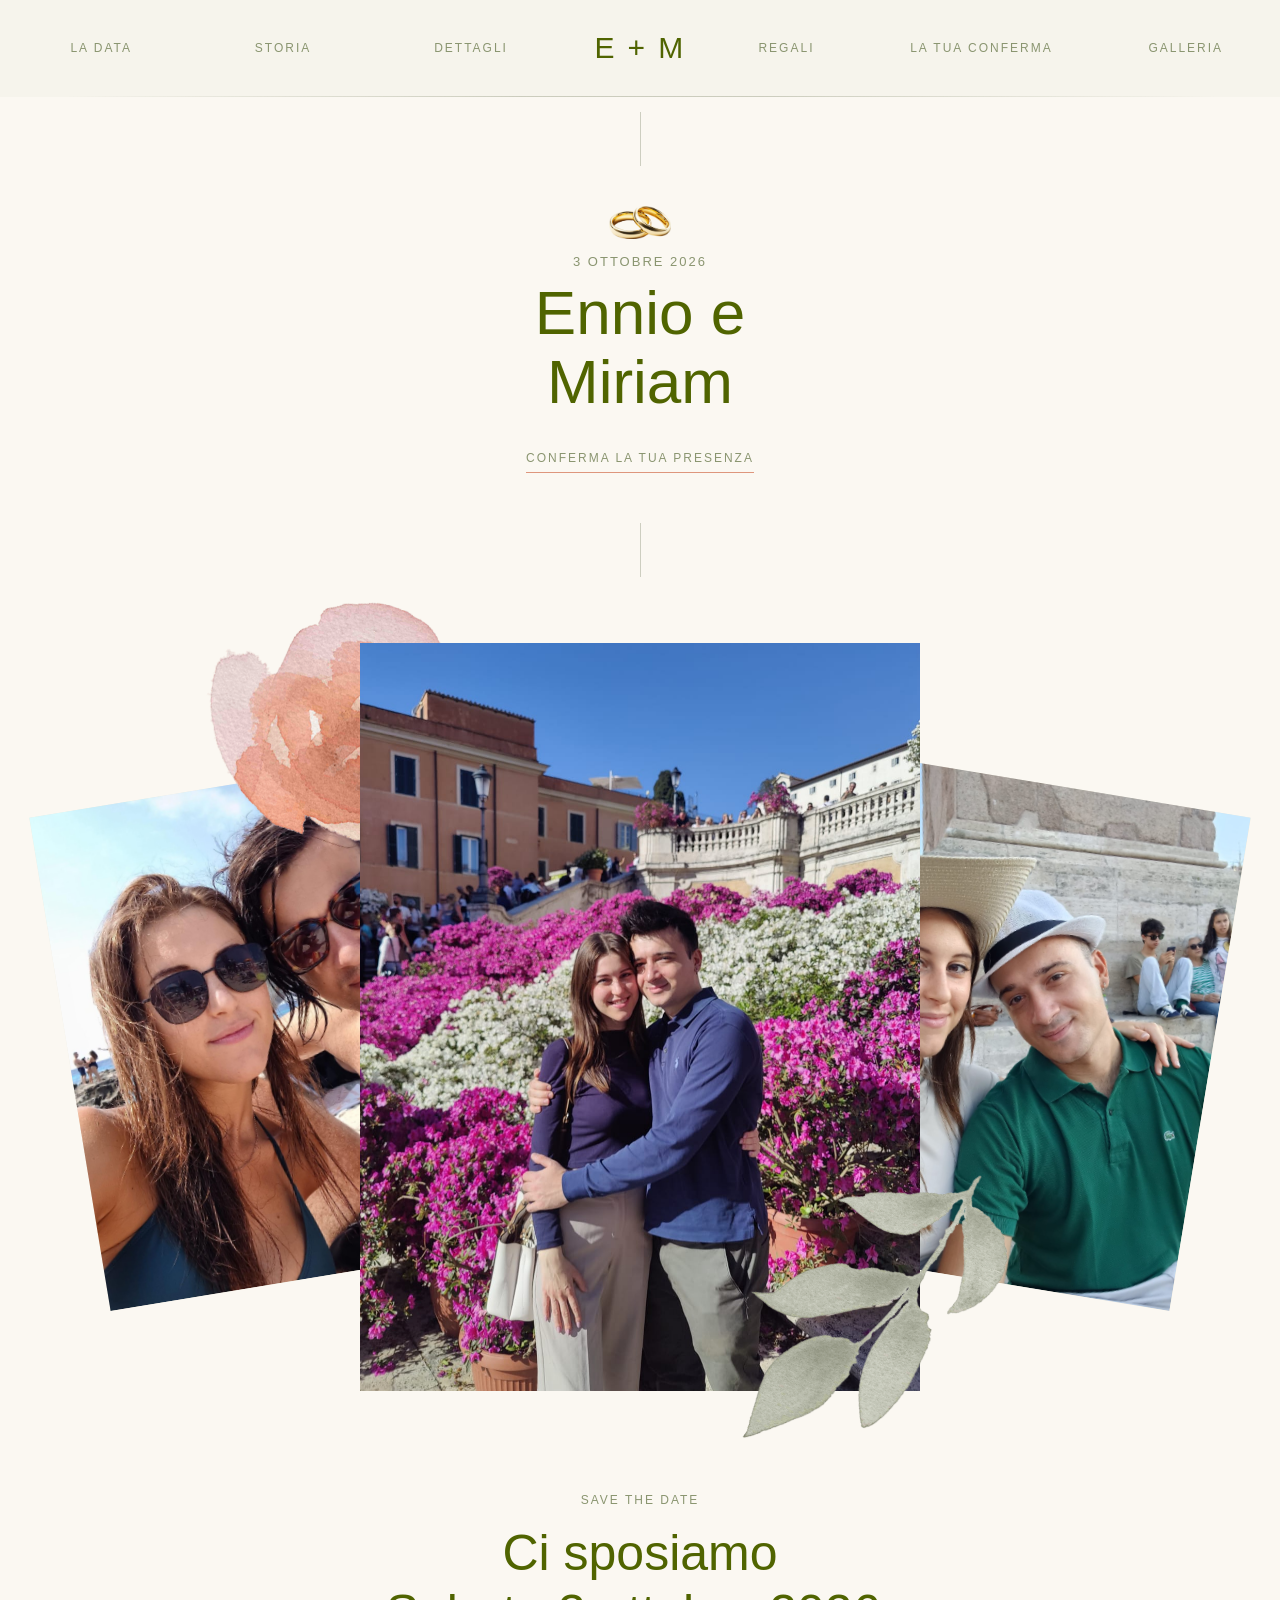
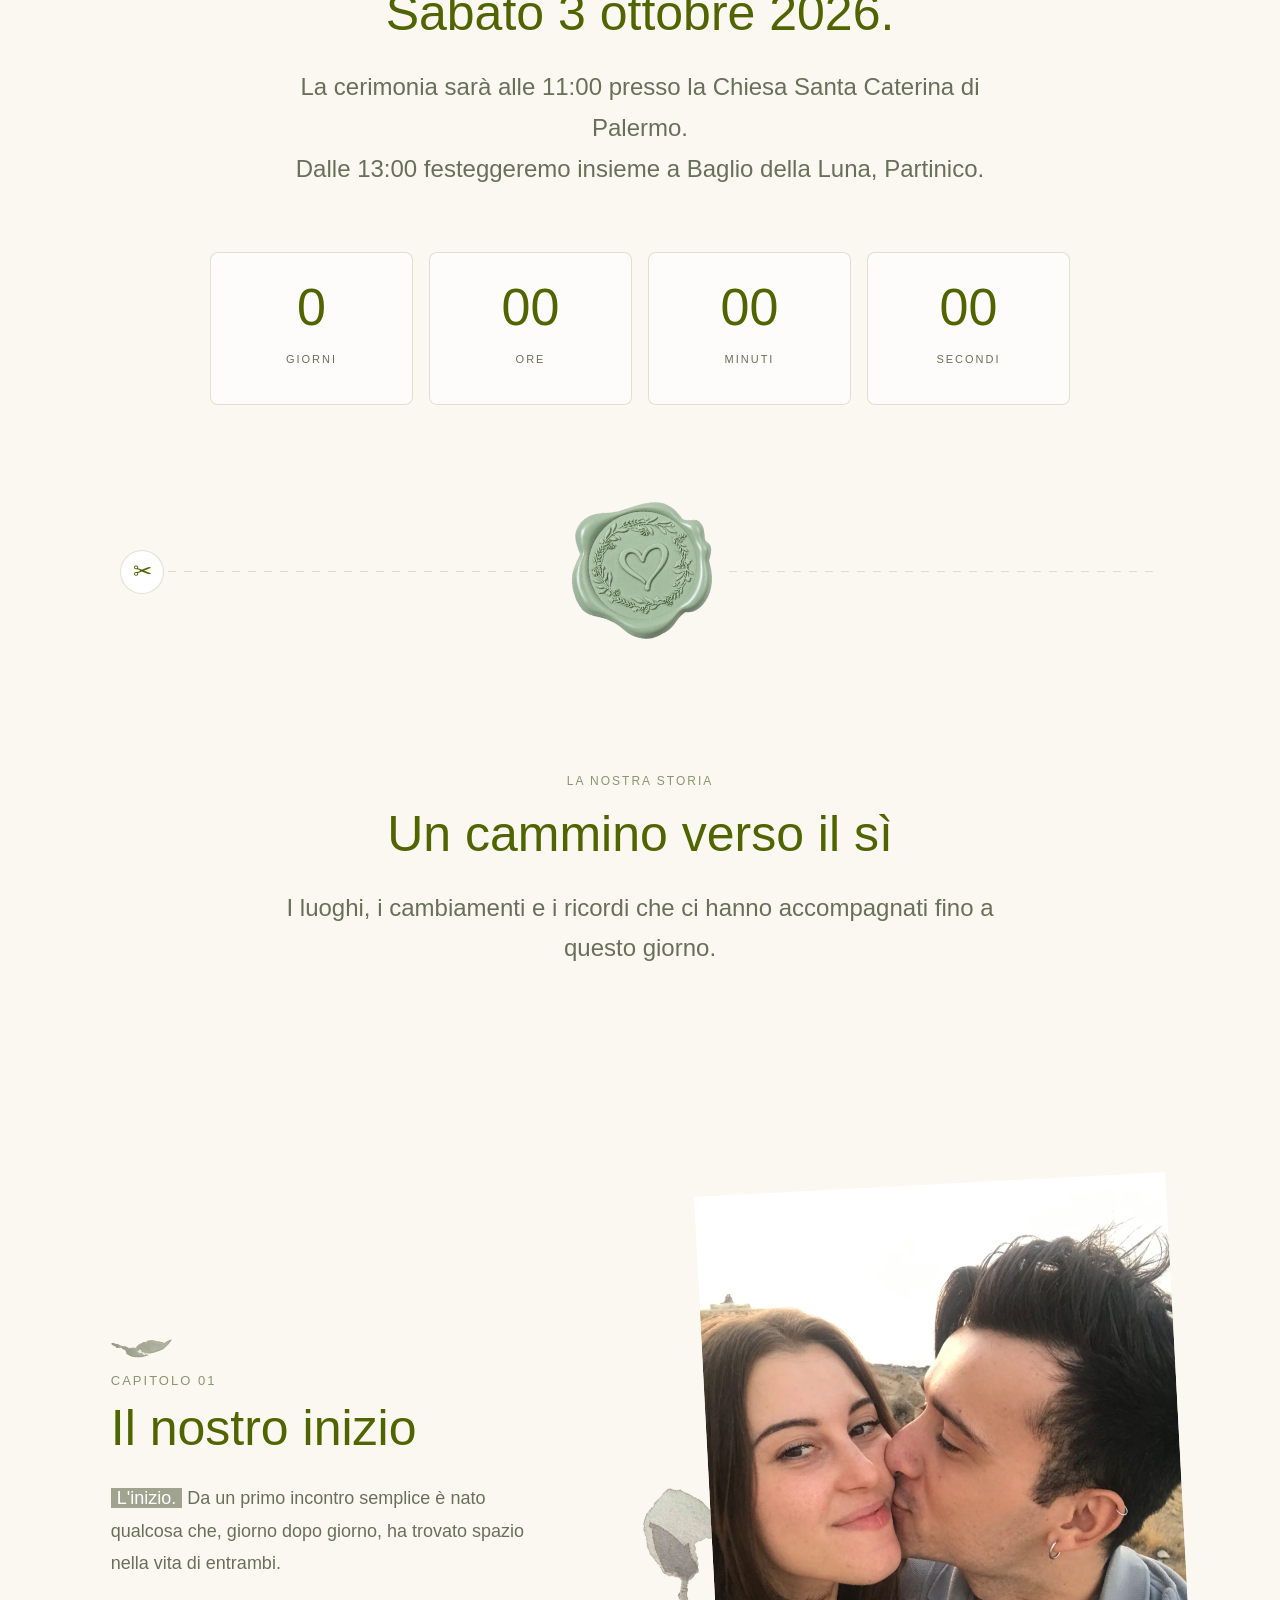
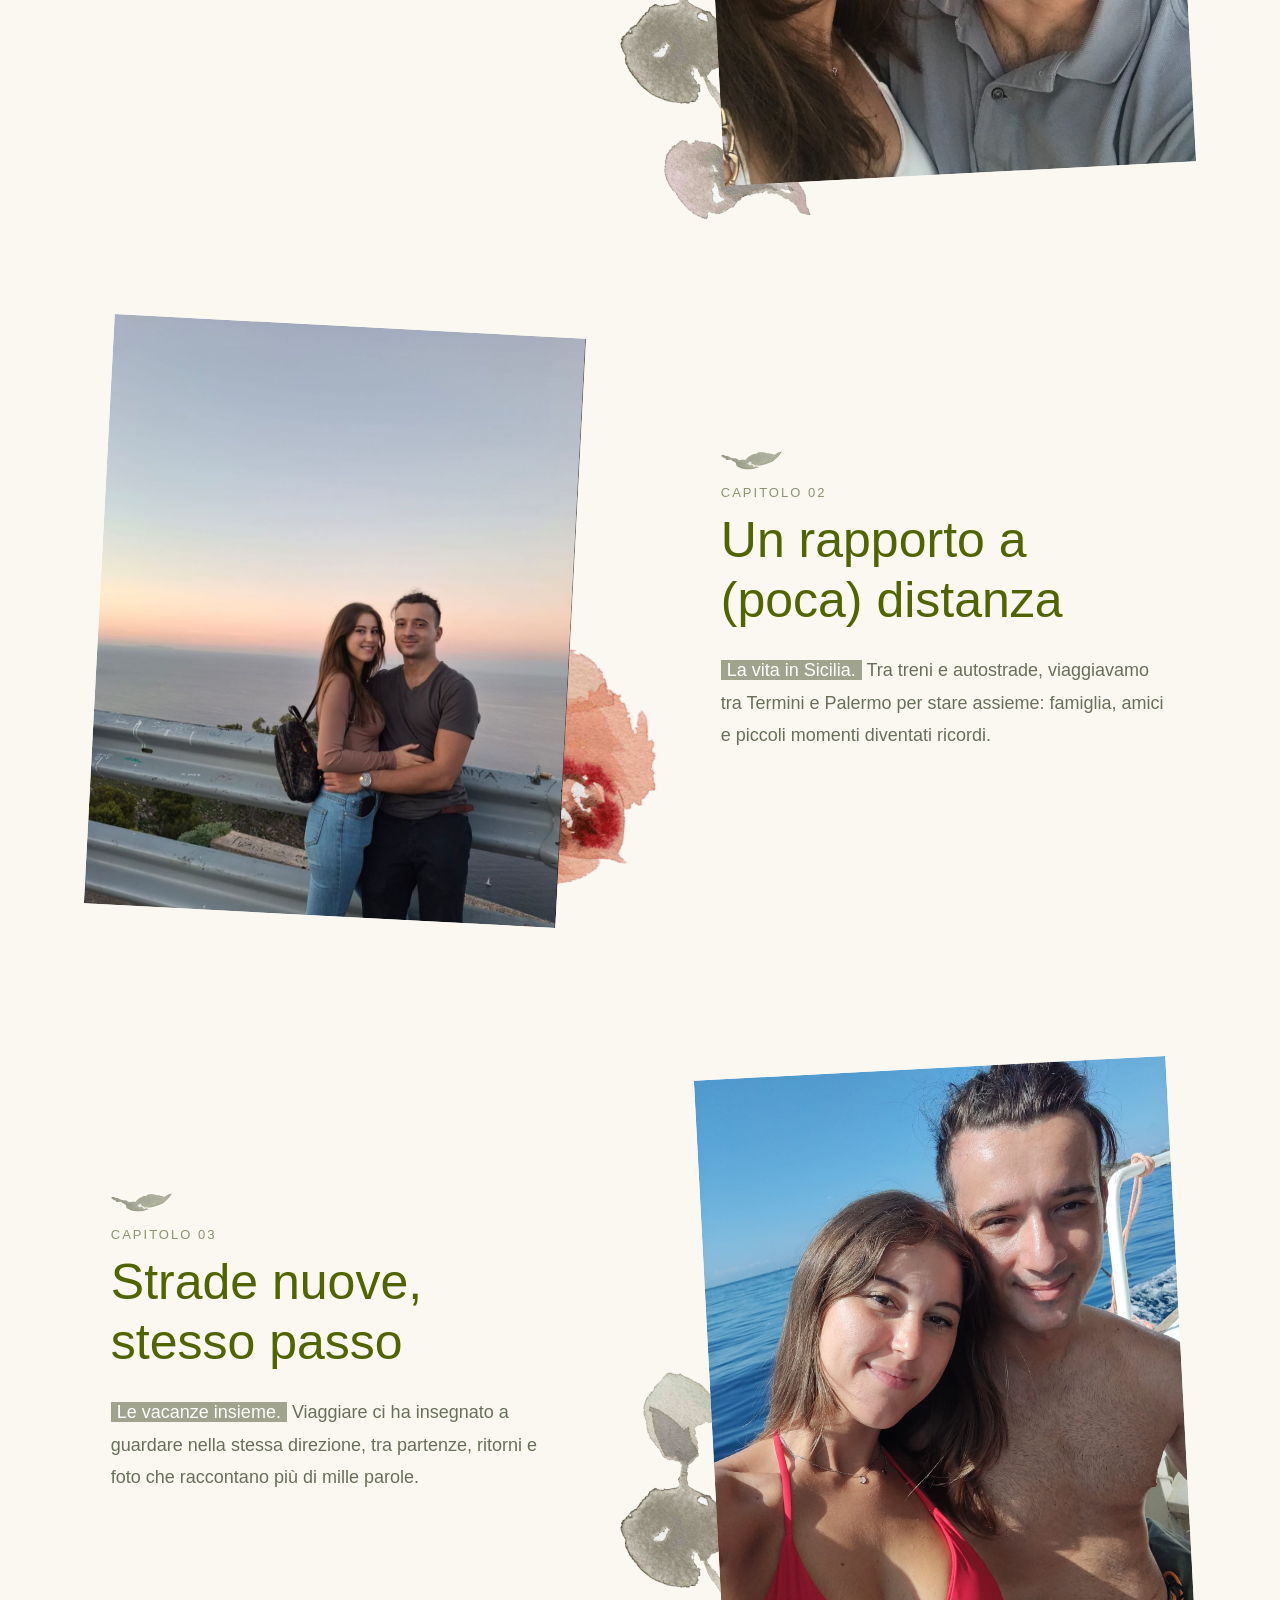
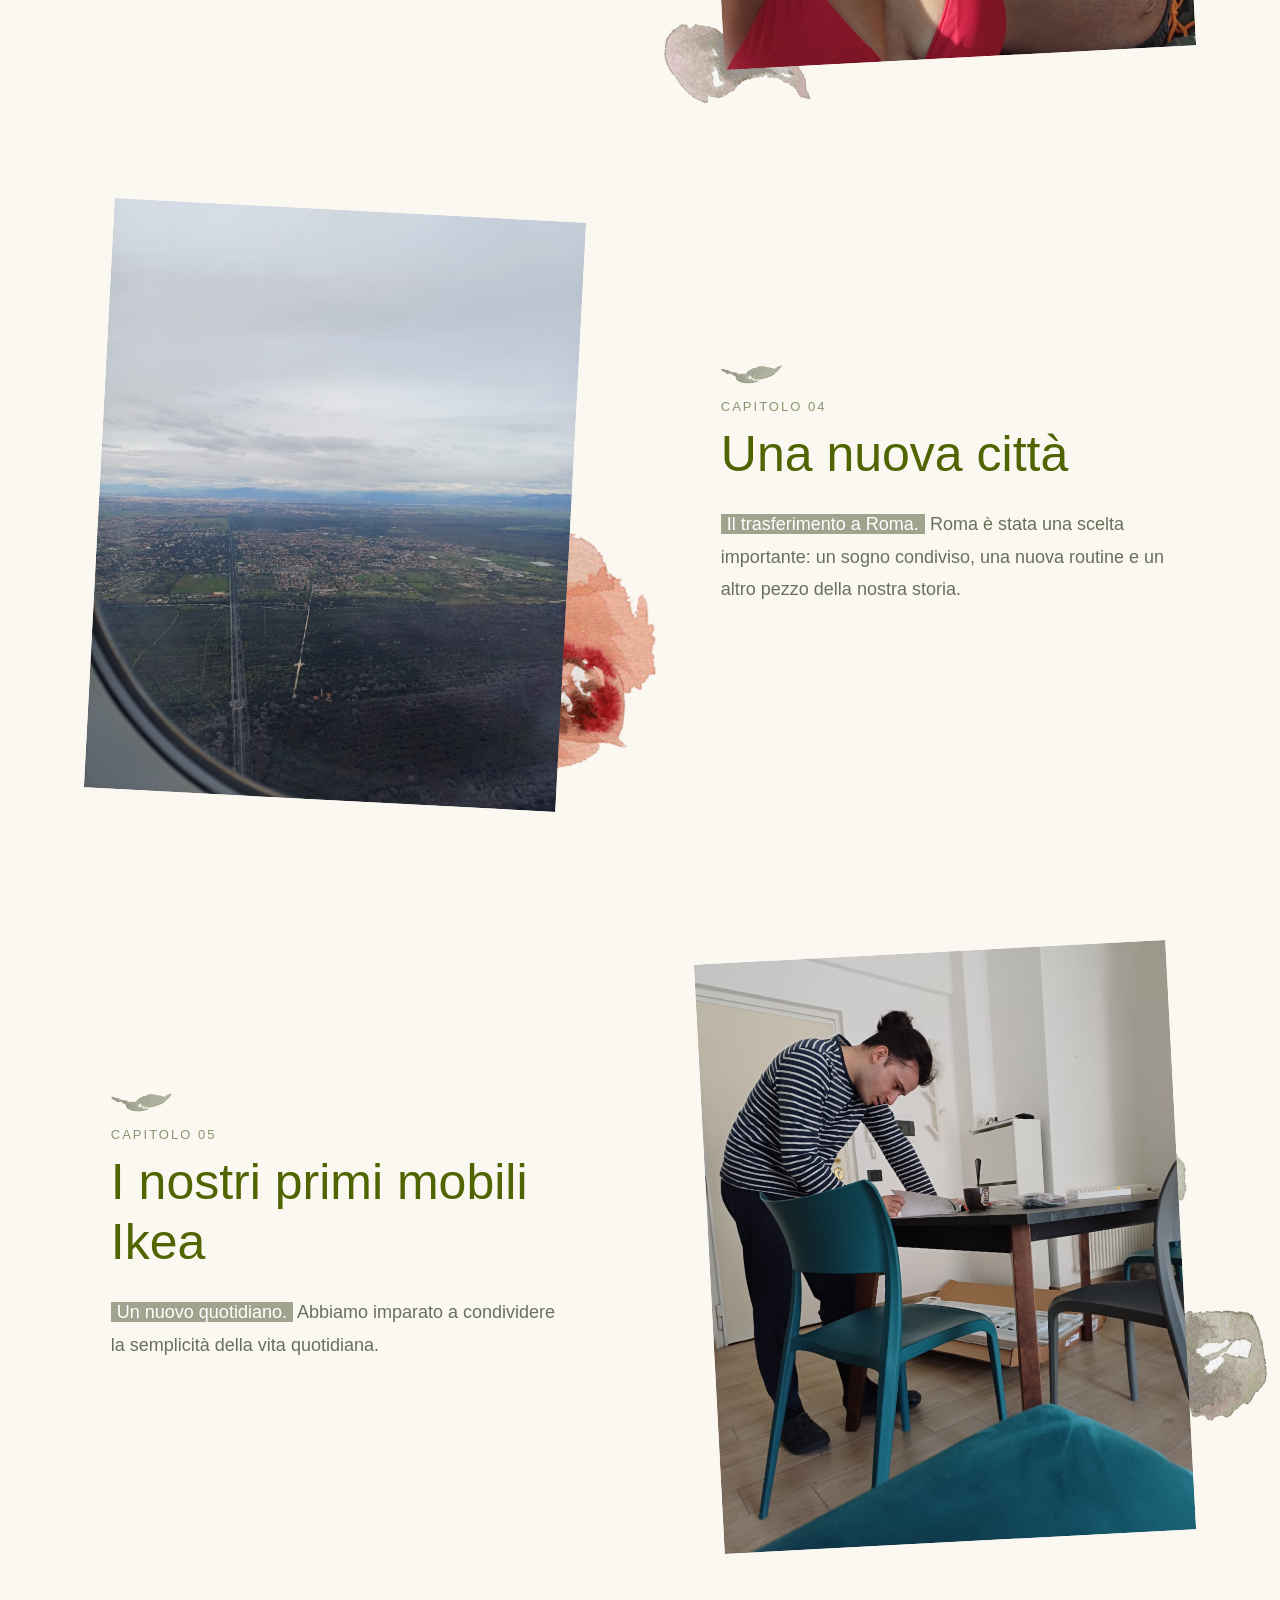
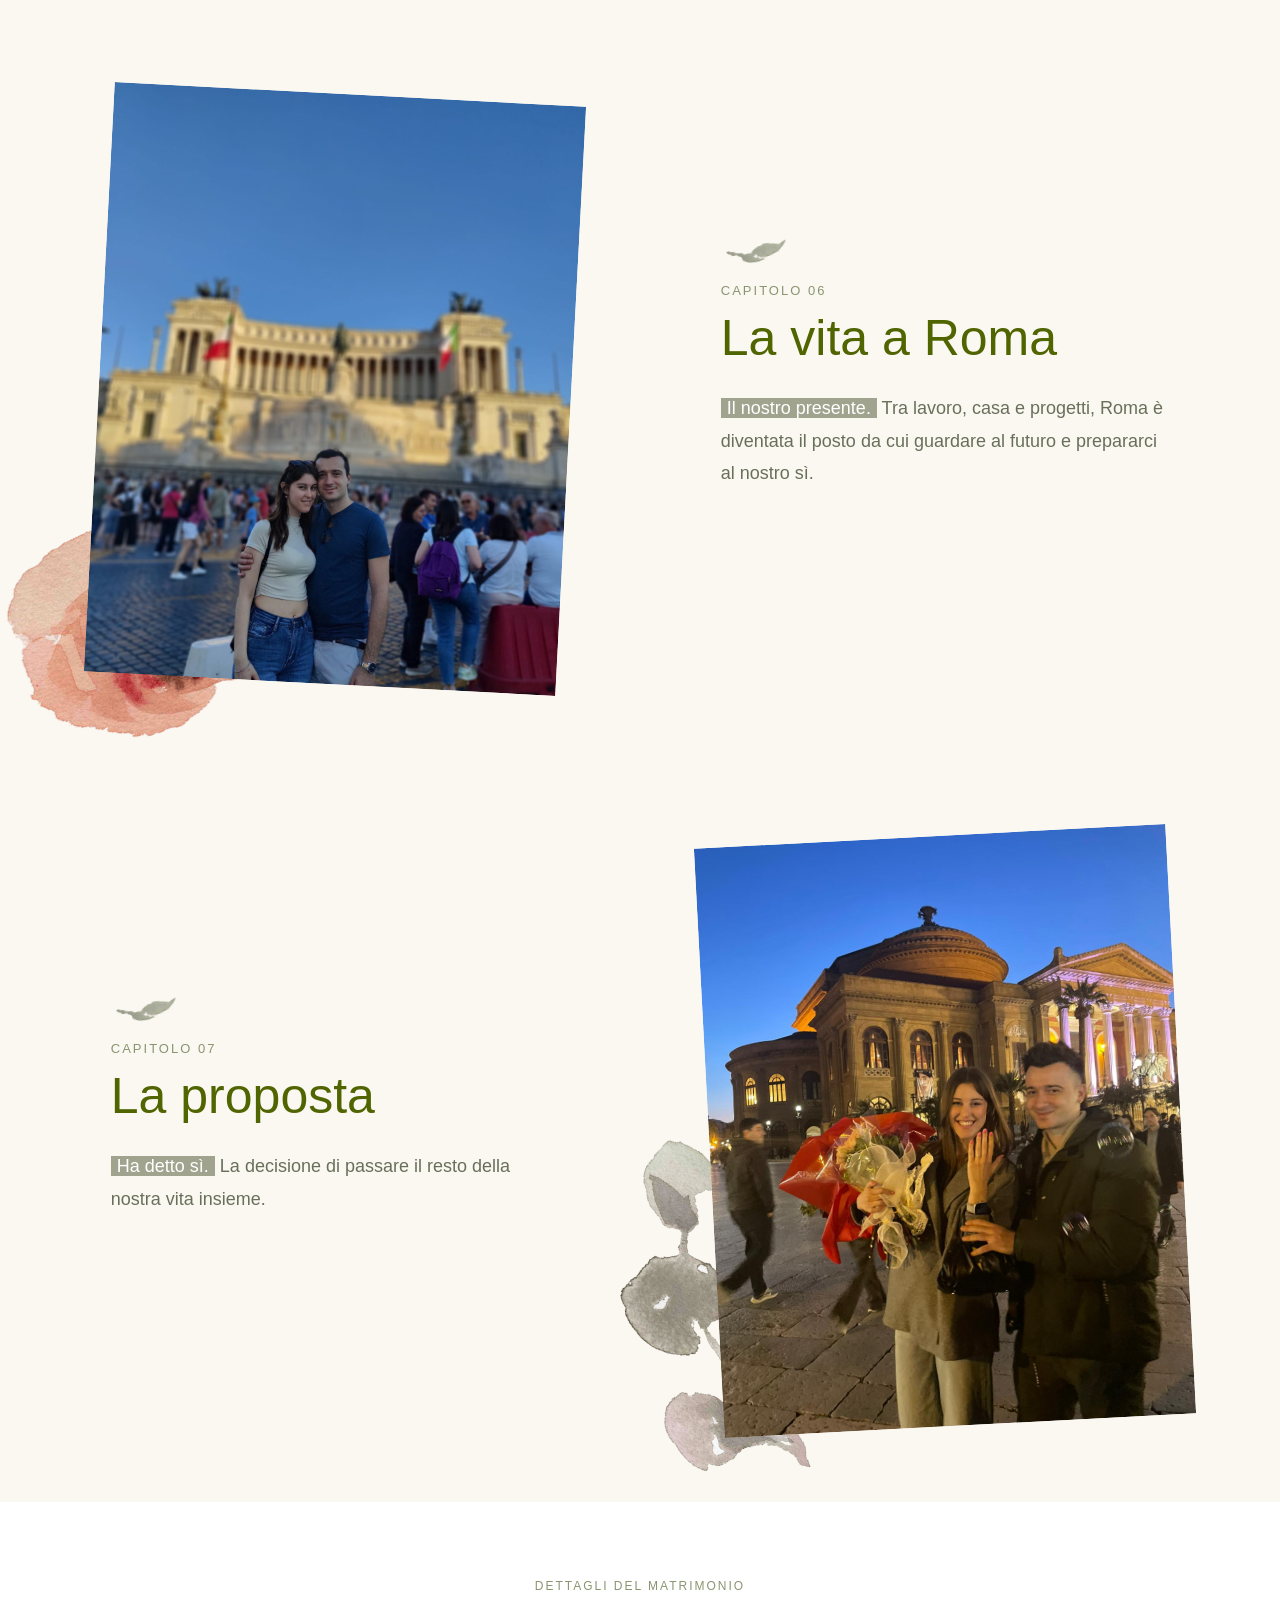
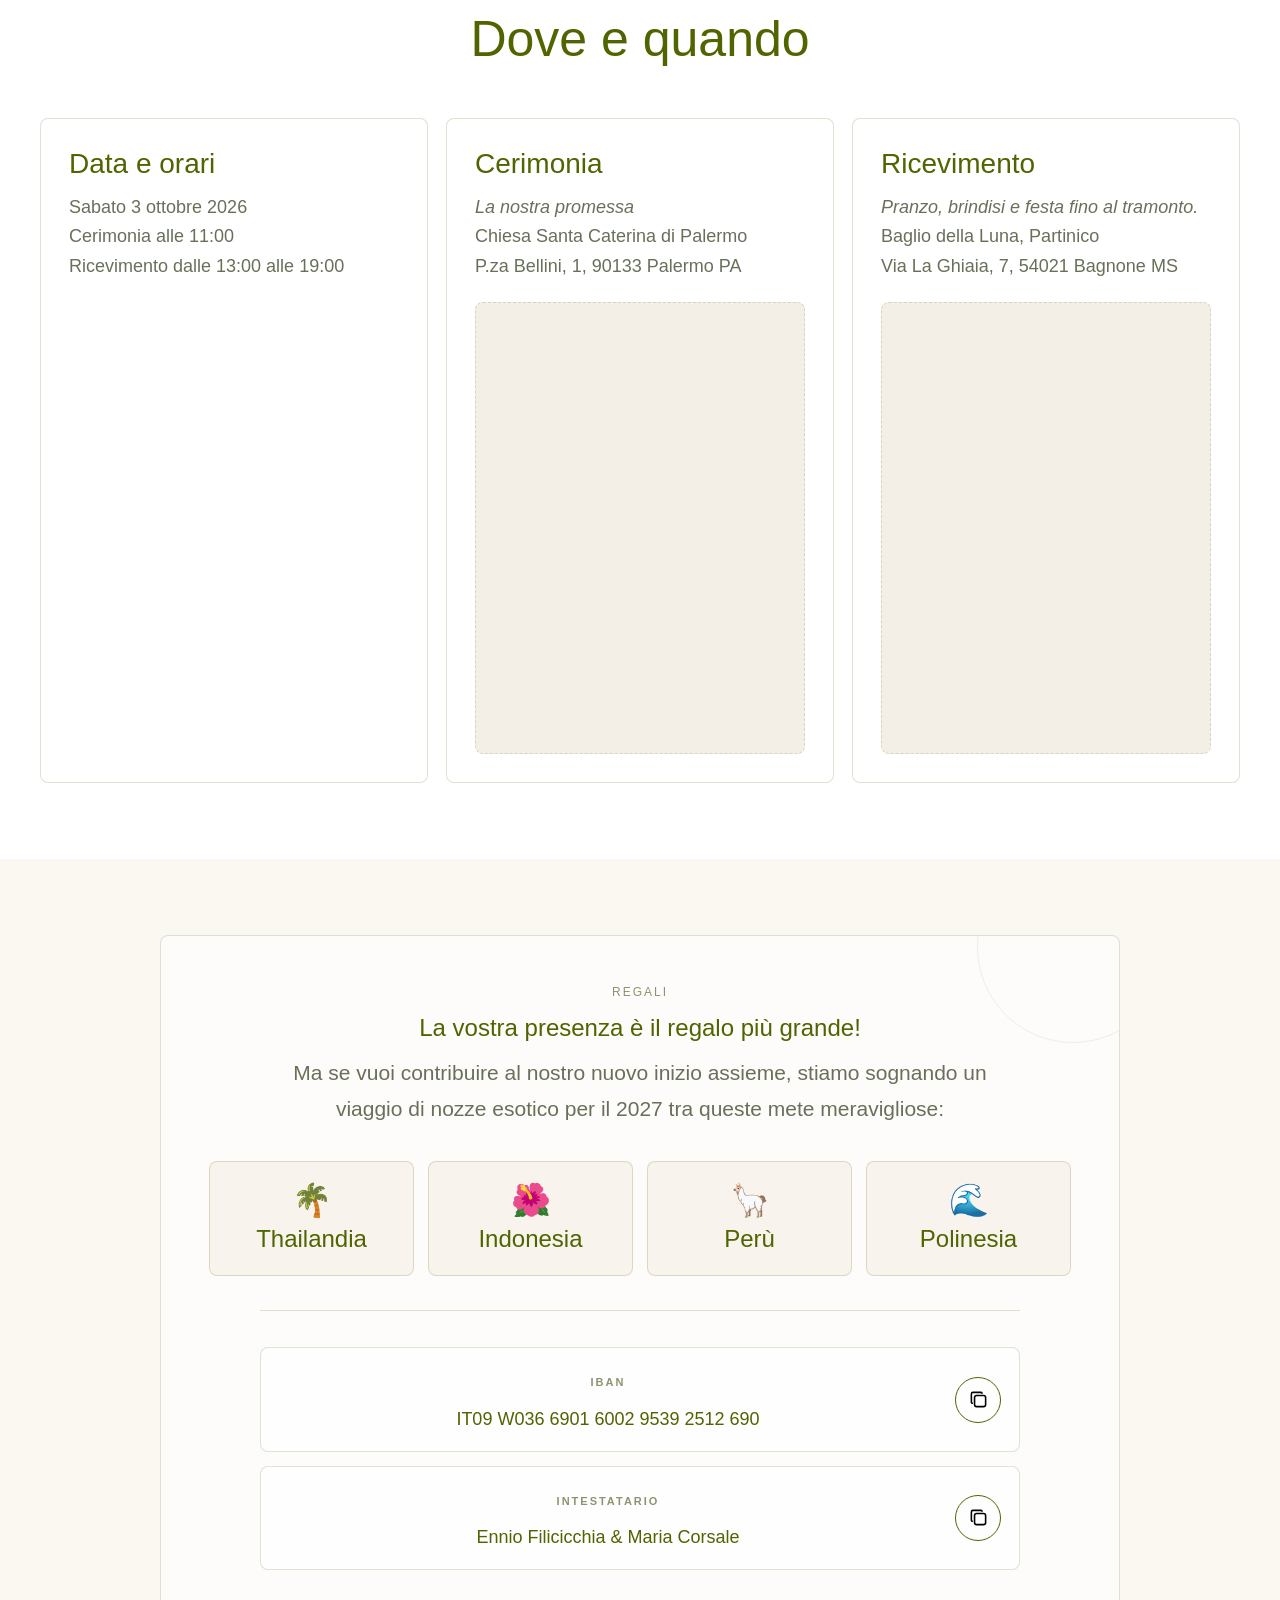
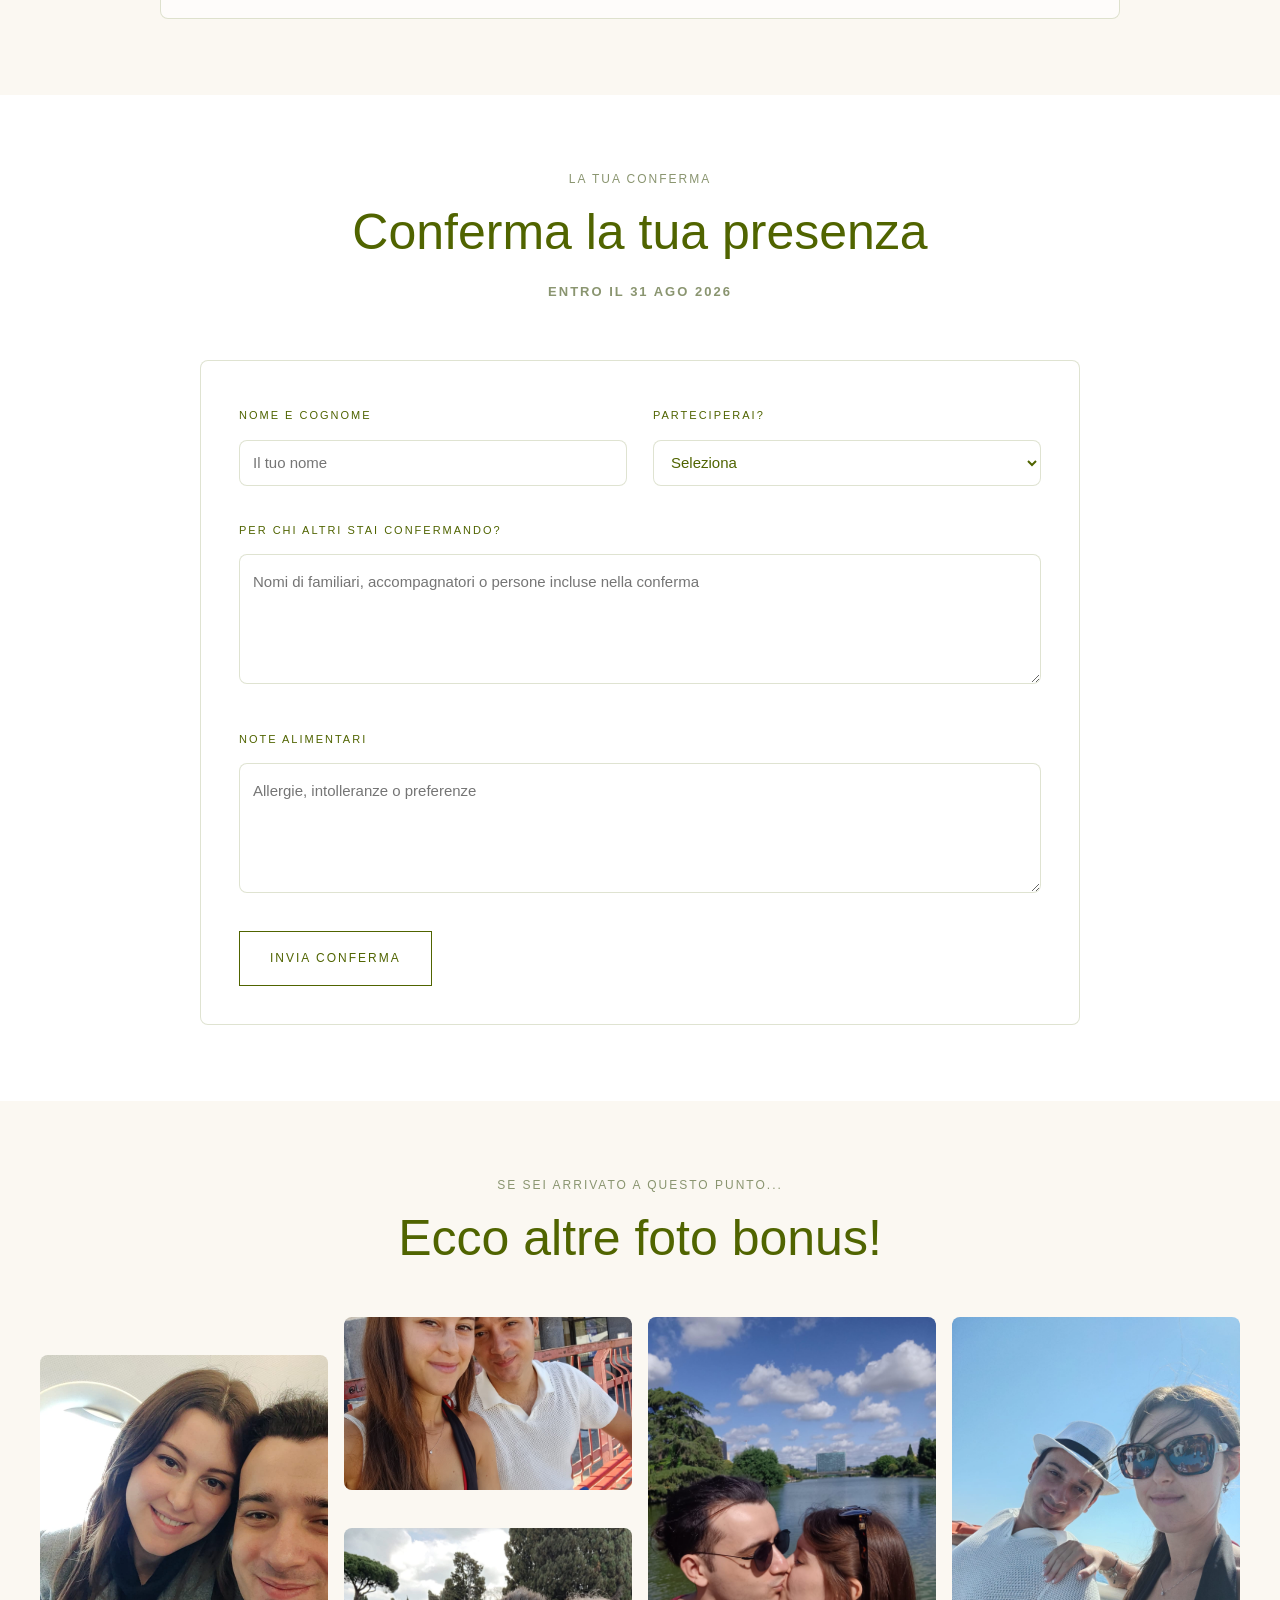
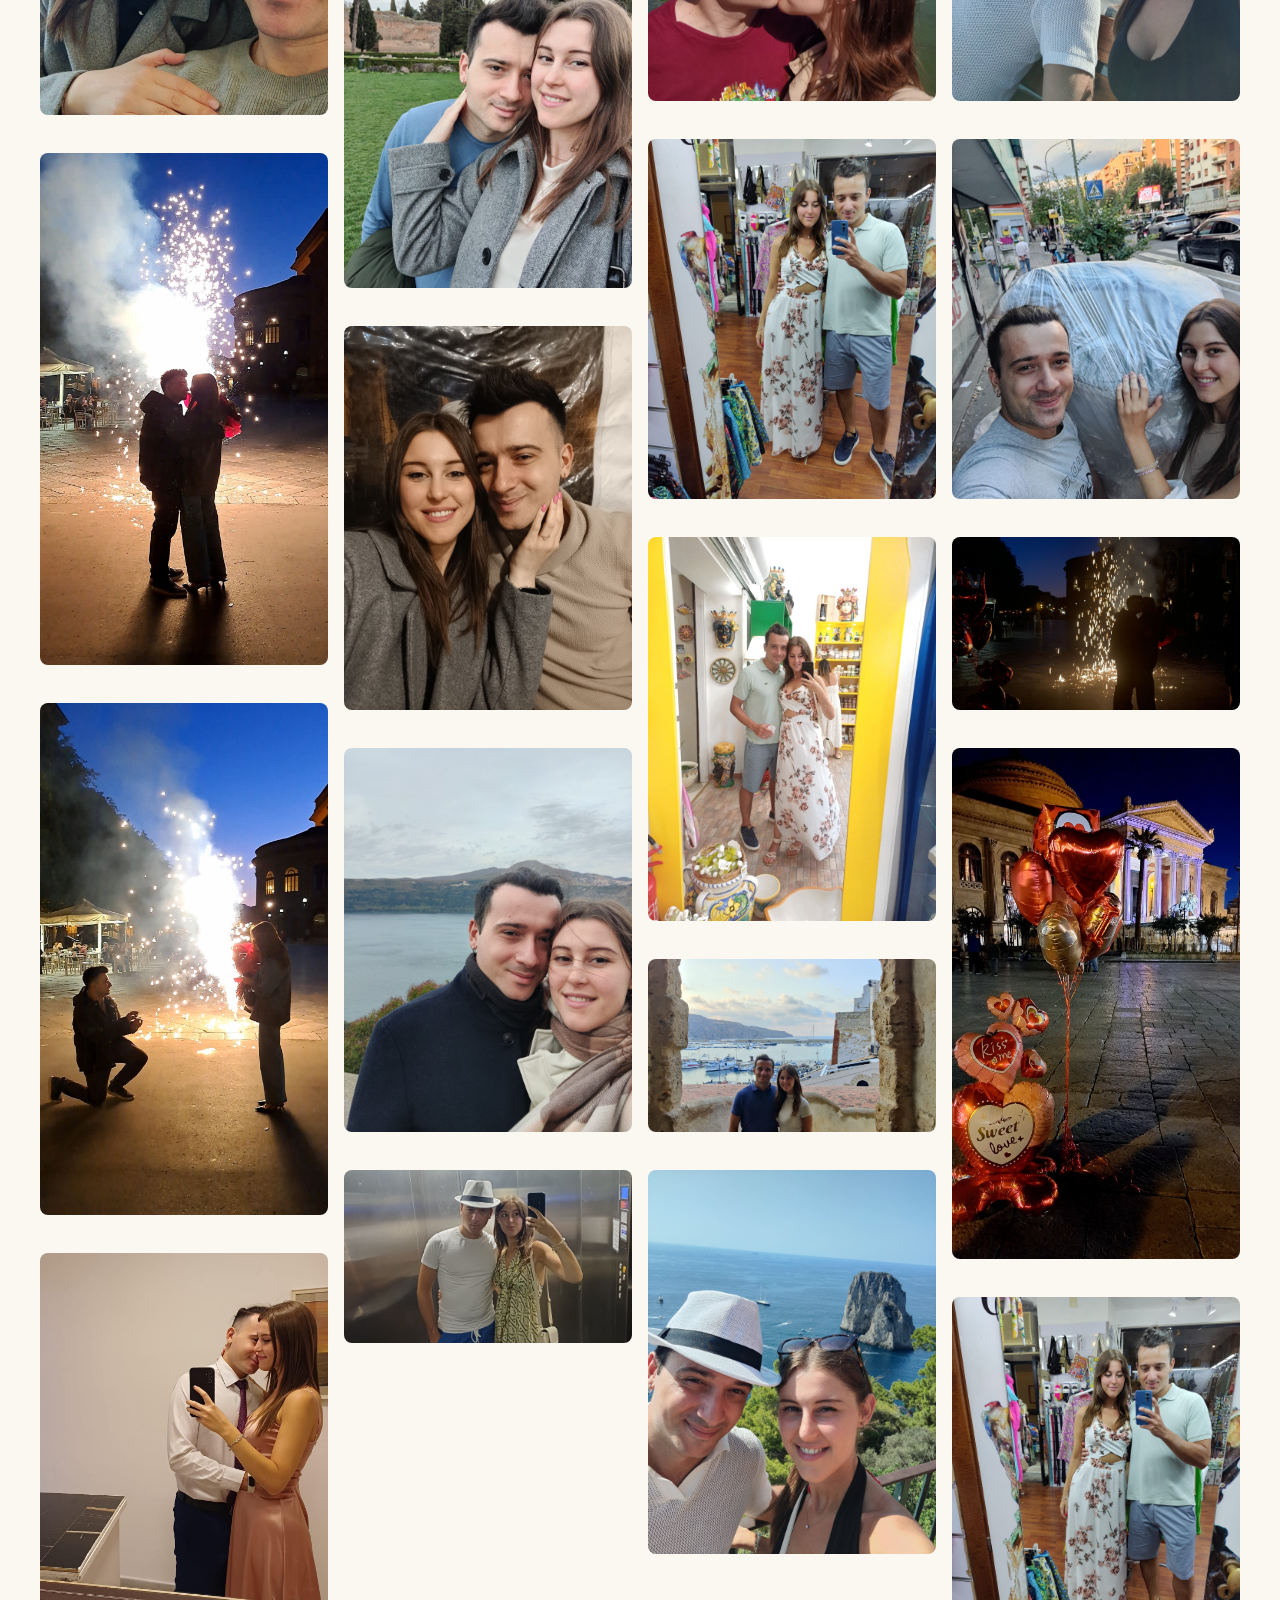
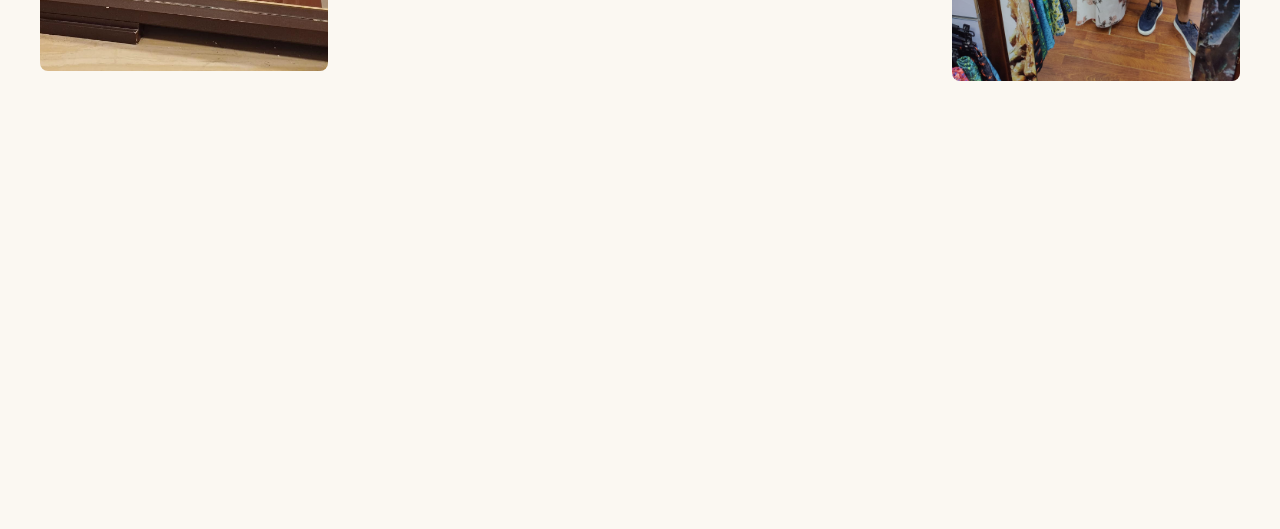
==== commit a6a4bec3: "more light enforcing" ====
--- a/index.html
+++ b/index.html
@@ -27,6 +27,9 @@
   <meta property="og:type" content="website">
   <meta content="summary_large_image" name="twitter:card">
   <meta content="width=device-width, initial-scale=1" name="viewport">
+  <meta name="color-scheme" content="only light">
+  <meta name="supported-color-schemes" content="light">
+  <meta name="theme-color" content="#fbf8f2">
   <meta content="Webflow" name="generator">
   <link href="lovio_files/lovio.webflow.39528b056.css" rel="stylesheet" type="text/css">
   <link href="lovio_files/wedding.css" rel="stylesheet" type="text/css">
--- a/lovio_files/wedding.css
+++ b/lovio_files/wedding.css
@@ -9,15 +9,24 @@
 }
 
 html {
-  color-scheme: light;
+  color-scheme: only light;
+  background-color: var(--wedding-paper);
   scroll-behavior: smooth;
   overflow-x: hidden;
 }
 
 body {
-  color-scheme: light;
+  color-scheme: only light;
+  color: var(--wedding-muted);
   background: var(--wedding-paper);
   overflow-x: hidden;
+}
+
+input,
+select,
+textarea,
+button {
+  color-scheme: only light;
 }
 
 .heading,
@@ -664,6 +673,38 @@
   }
 }
 
+@media (prefers-color-scheme: dark) {
+  html,
+  body,
+  .overflow,
+  .wedding-section,
+  .wedding-story-section {
+    color: var(--wedding-muted) !important;
+    background: var(--wedding-paper) !important;
+    background-color: var(--wedding-paper) !important;
+  }
+
+  .wedding-section.alt,
+  .rsvp-panel,
+  .gift-panel,
+  .wedding-card,
+  .countdown-card,
+  .gift-copy-row,
+  .form-field input,
+  .form-field select,
+  .form-field textarea {
+    color: var(--wedding-ink) !important;
+    background: #fff !important;
+    background-color: #fff !important;
+    border-color: var(--wedding-line) !important;
+  }
+
+  img,
+  iframe {
+    filter: none !important;
+  }
+}
+
 @media screen and (max-width: 991px) {
   .grid-navbar.wedding-nav-grid {
     grid-template-columns: 1fr;
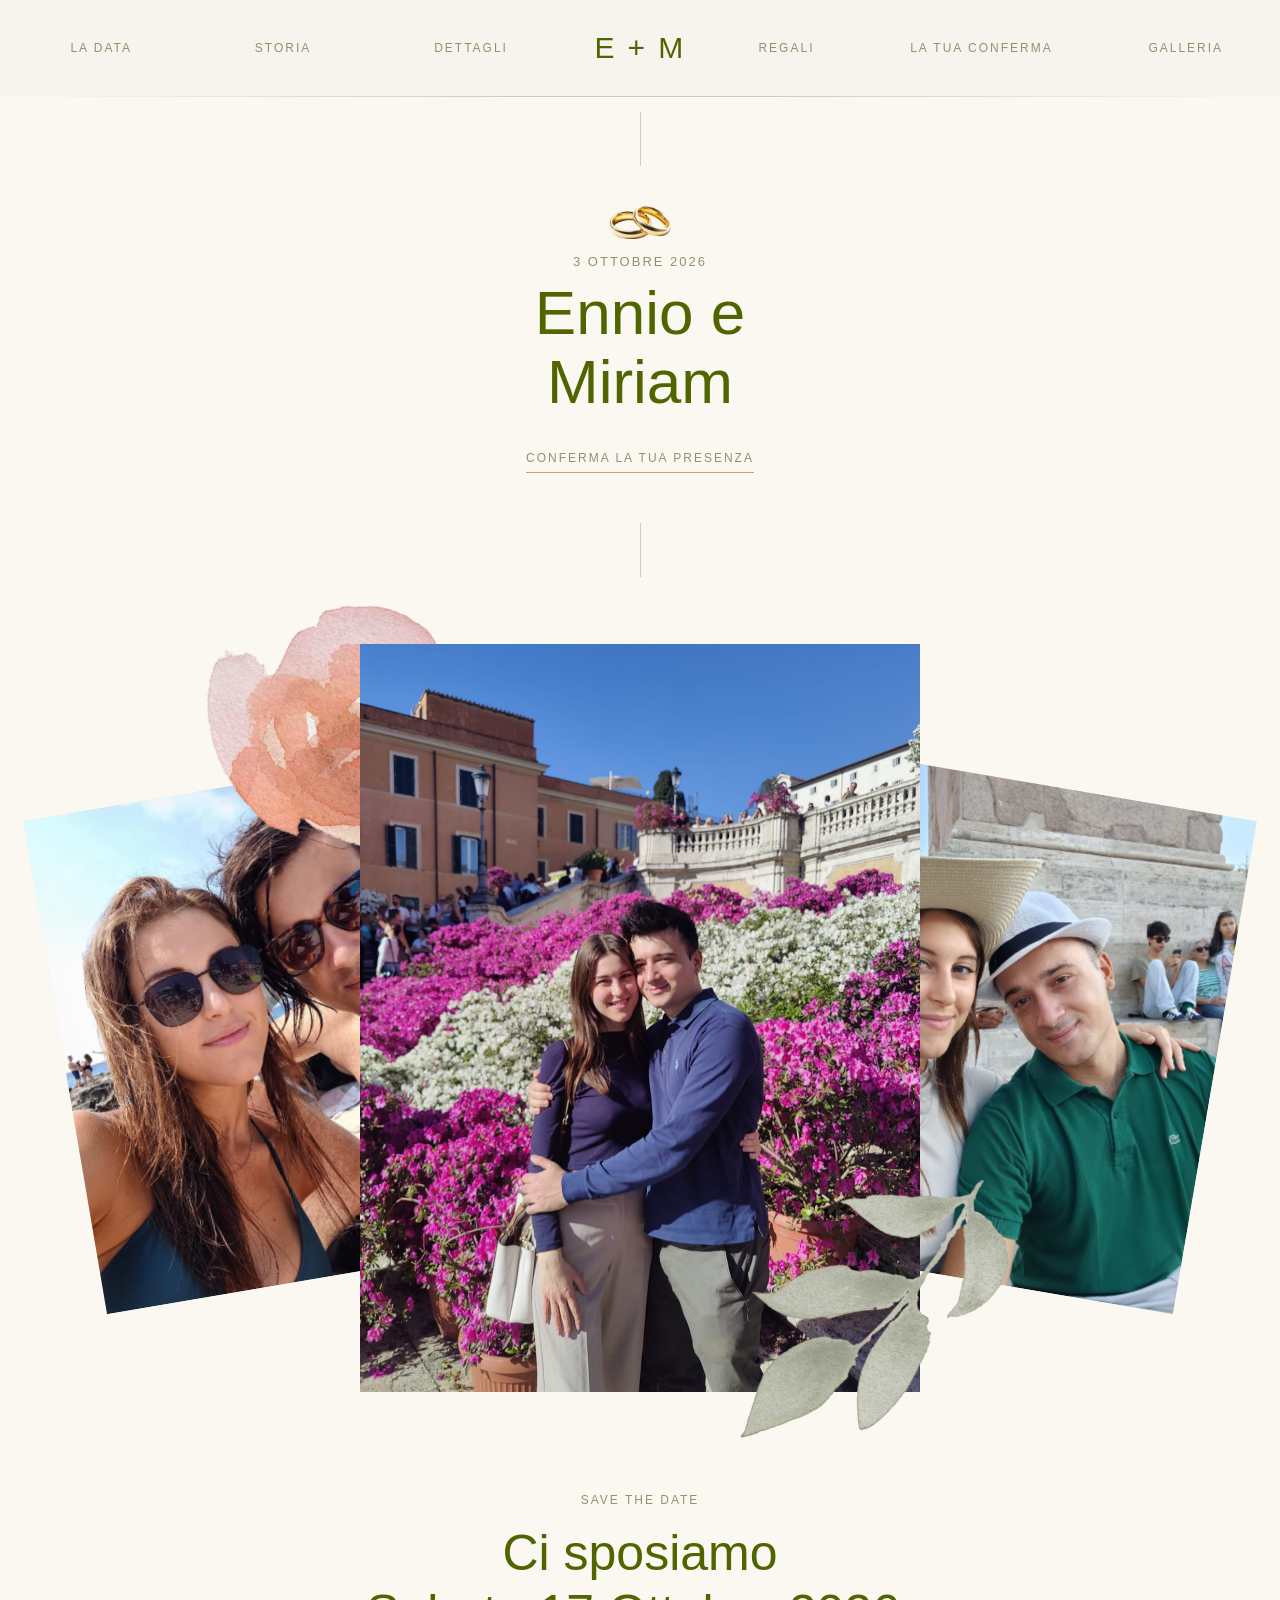
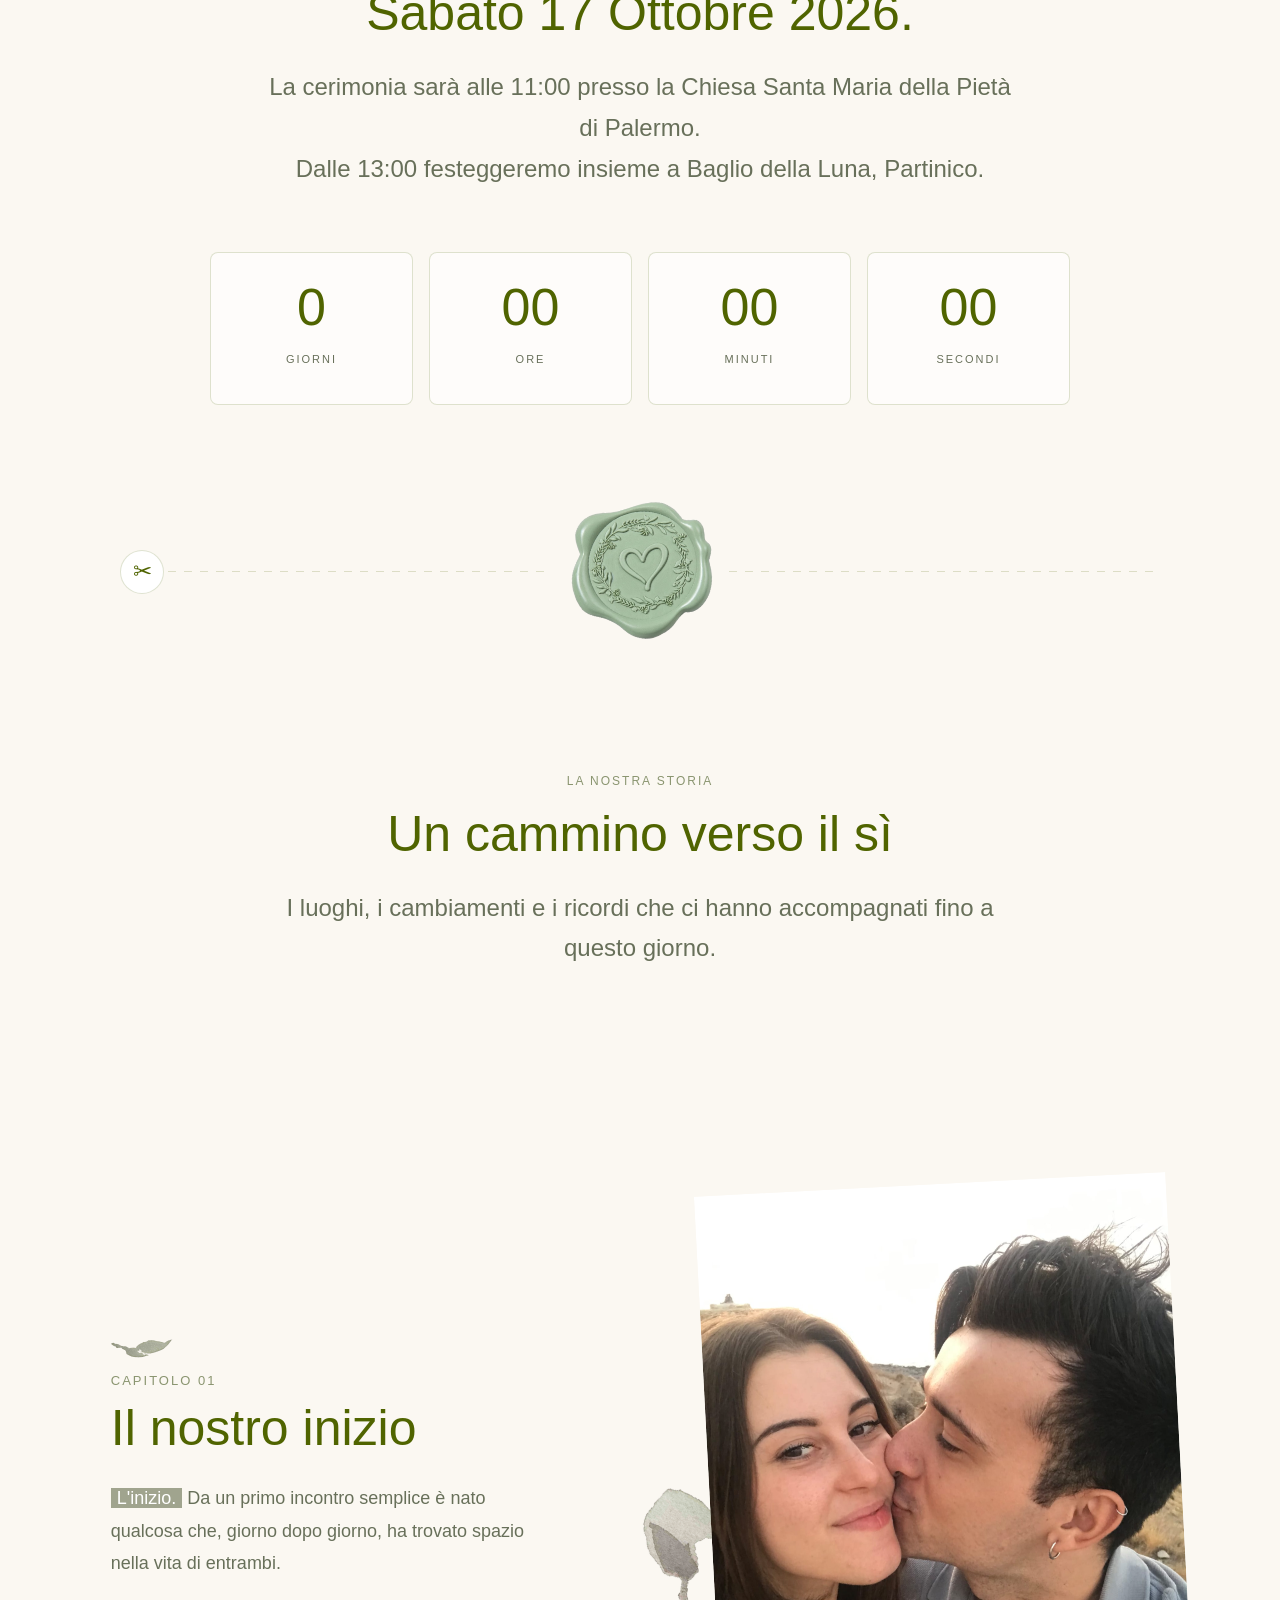
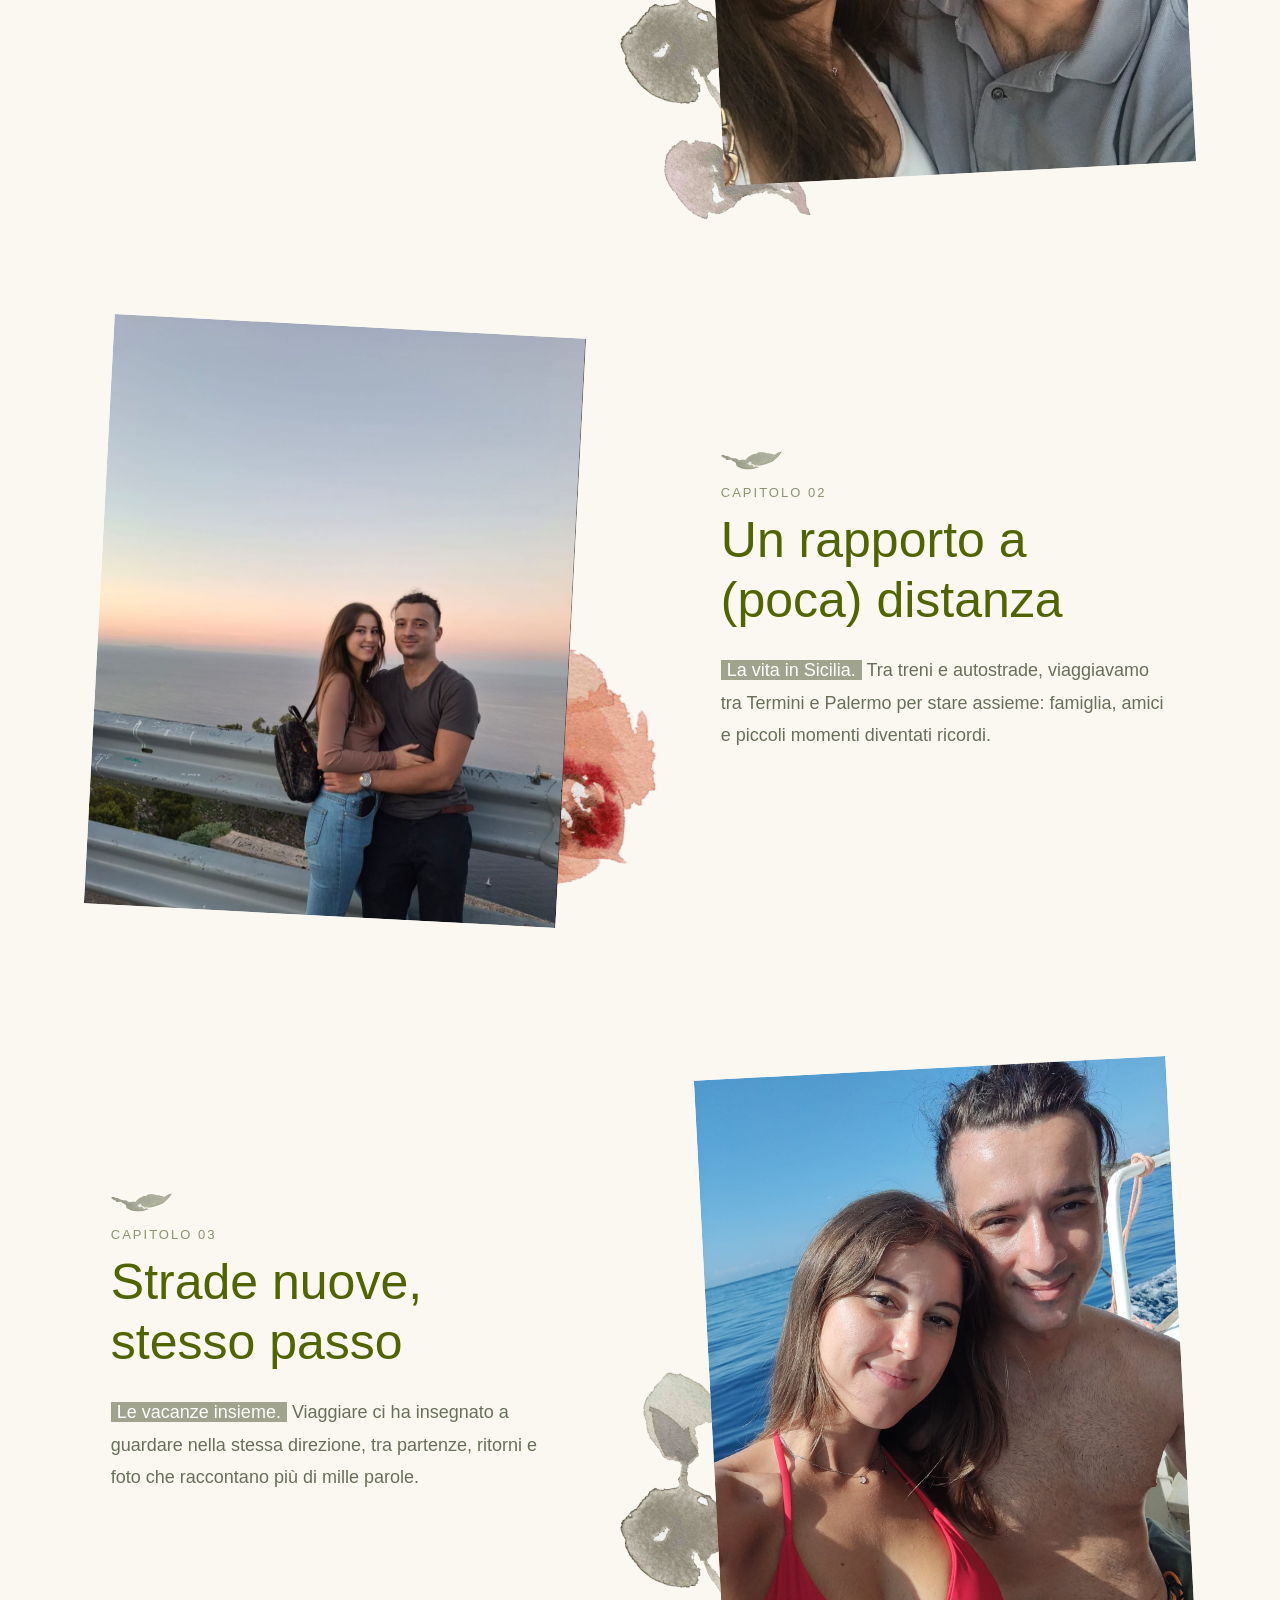
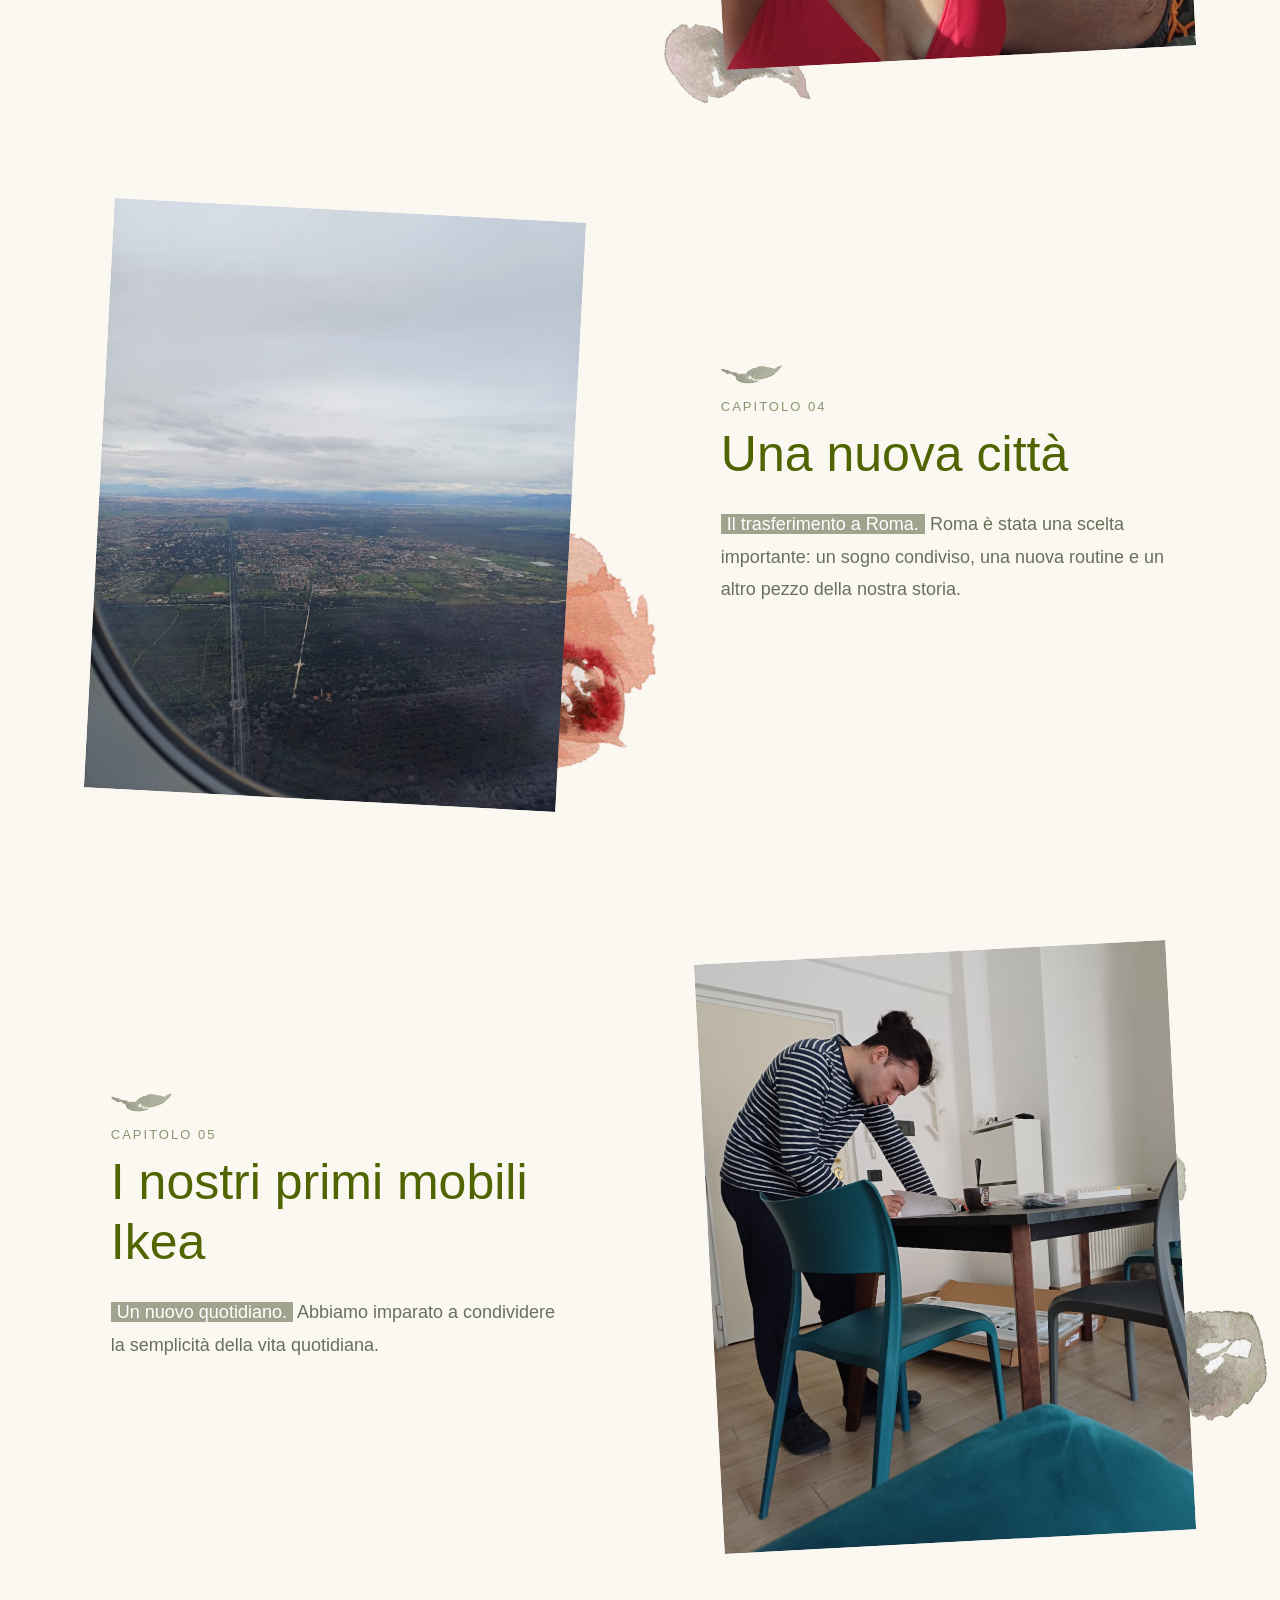
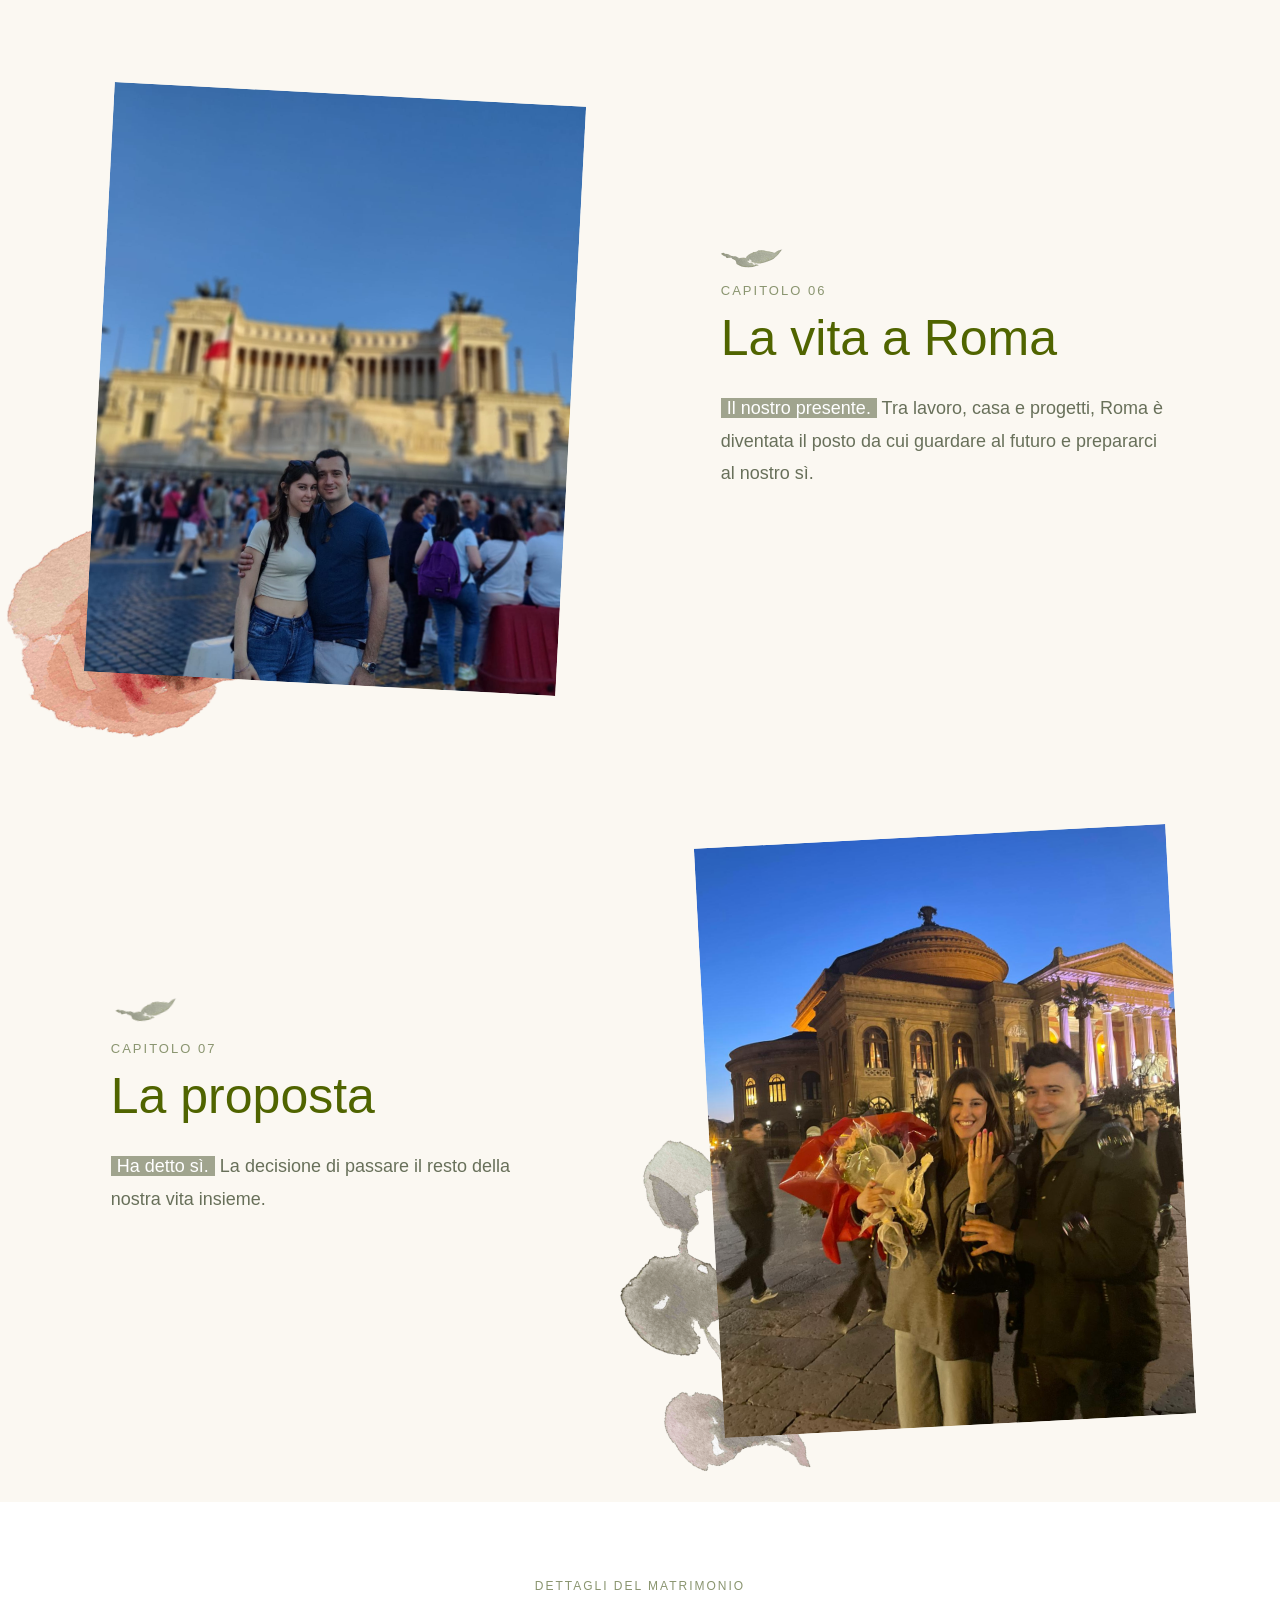
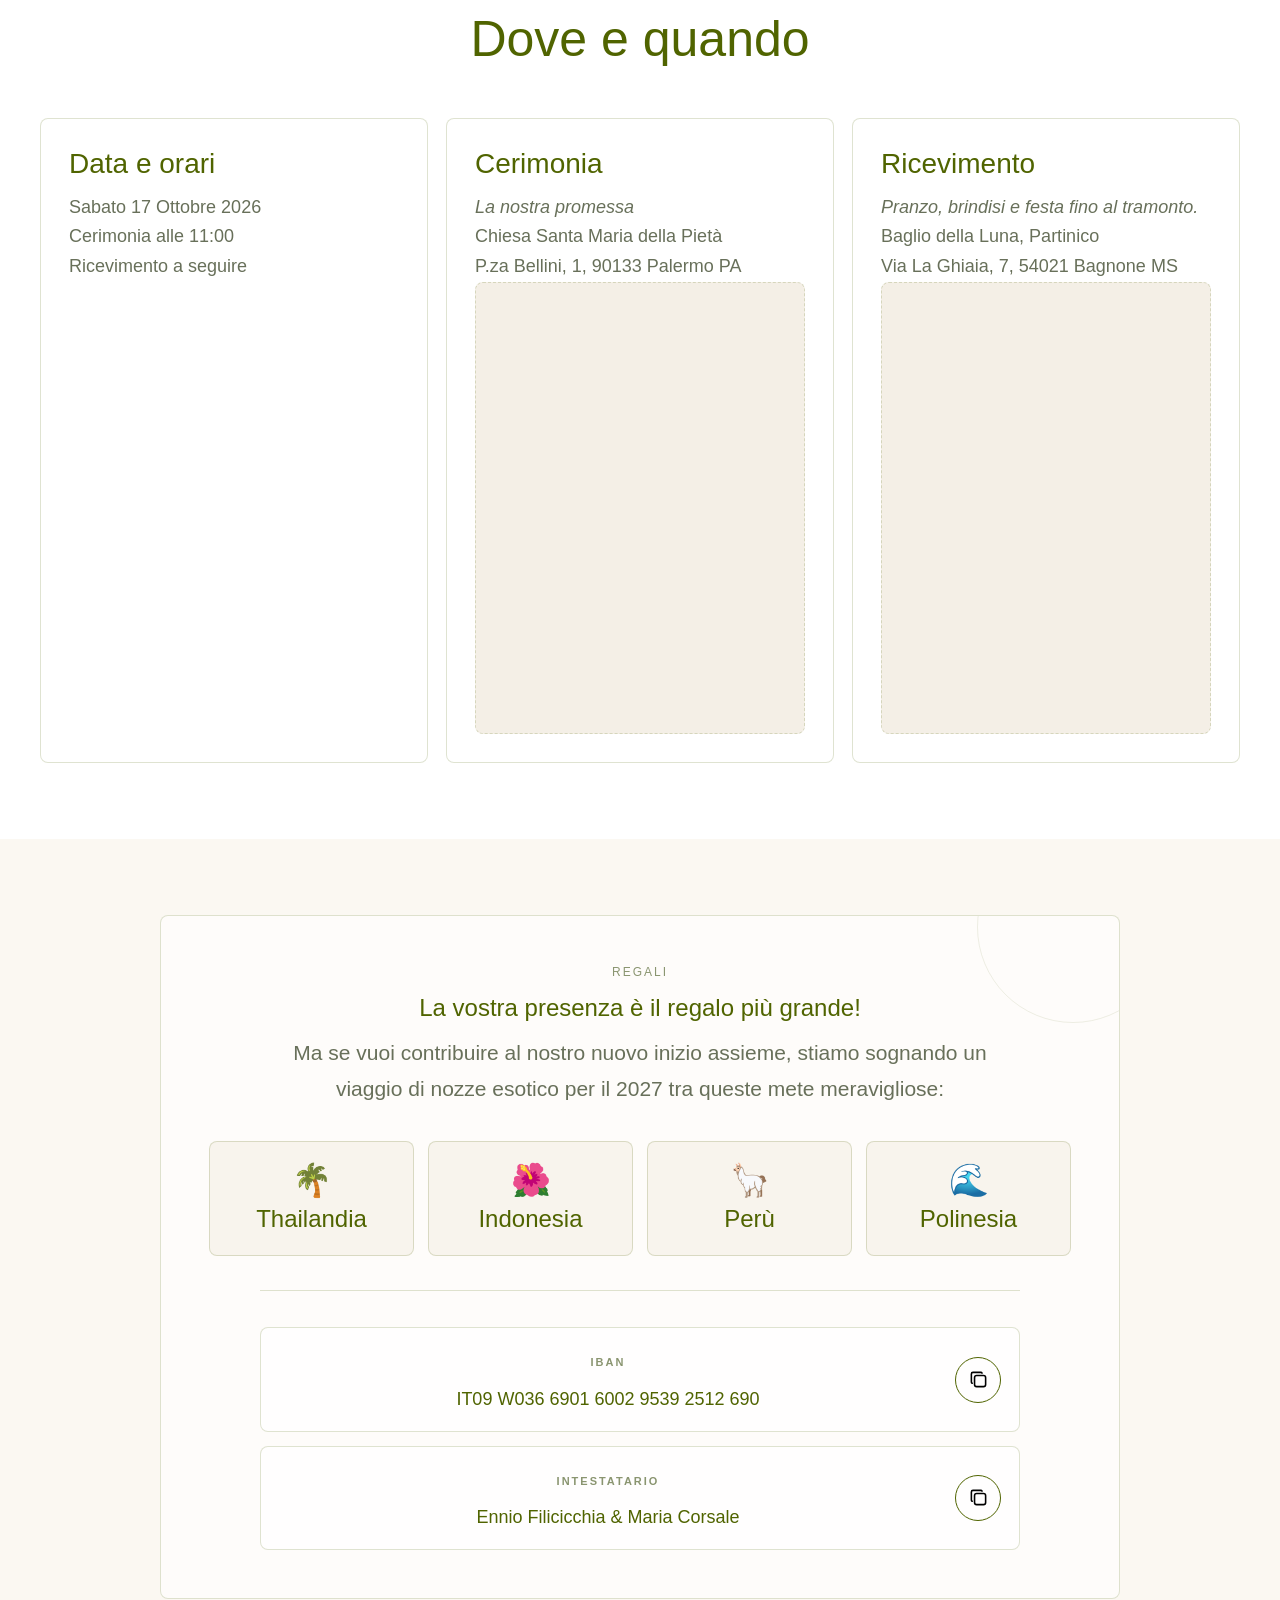
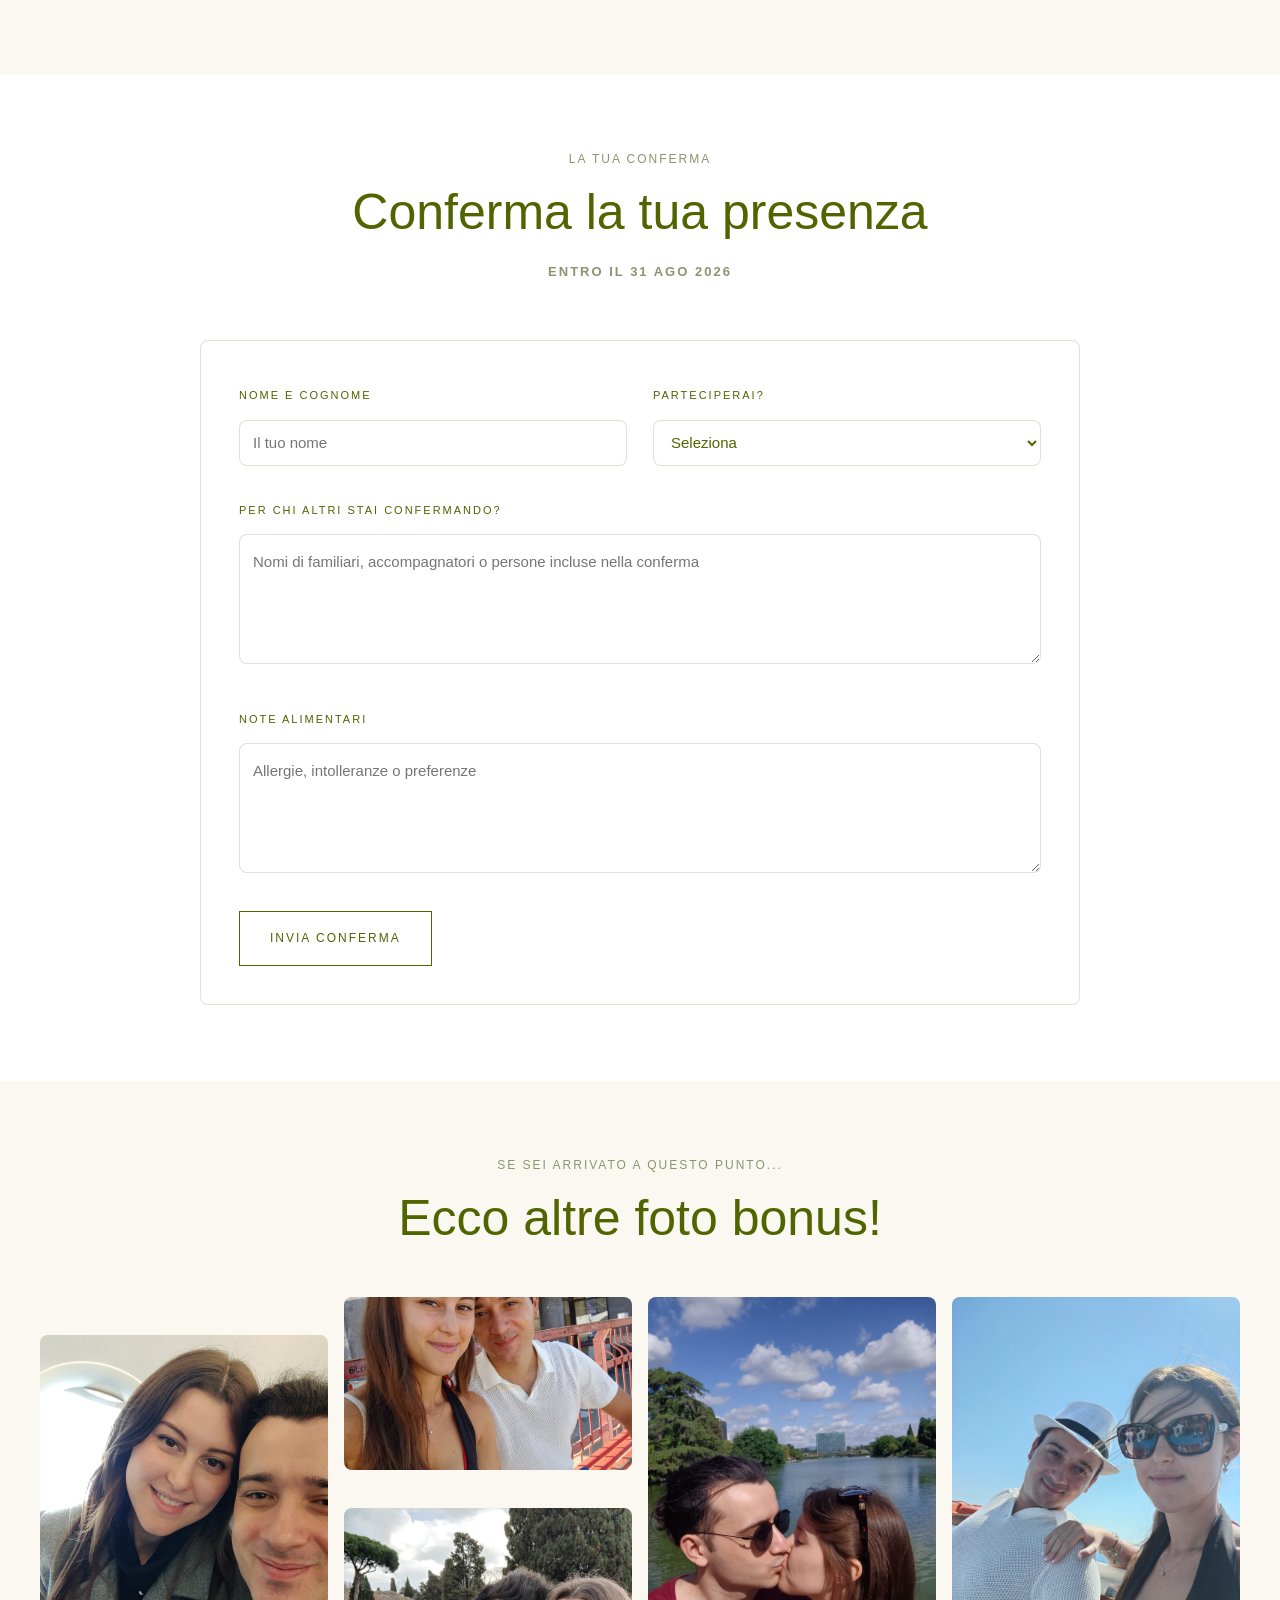
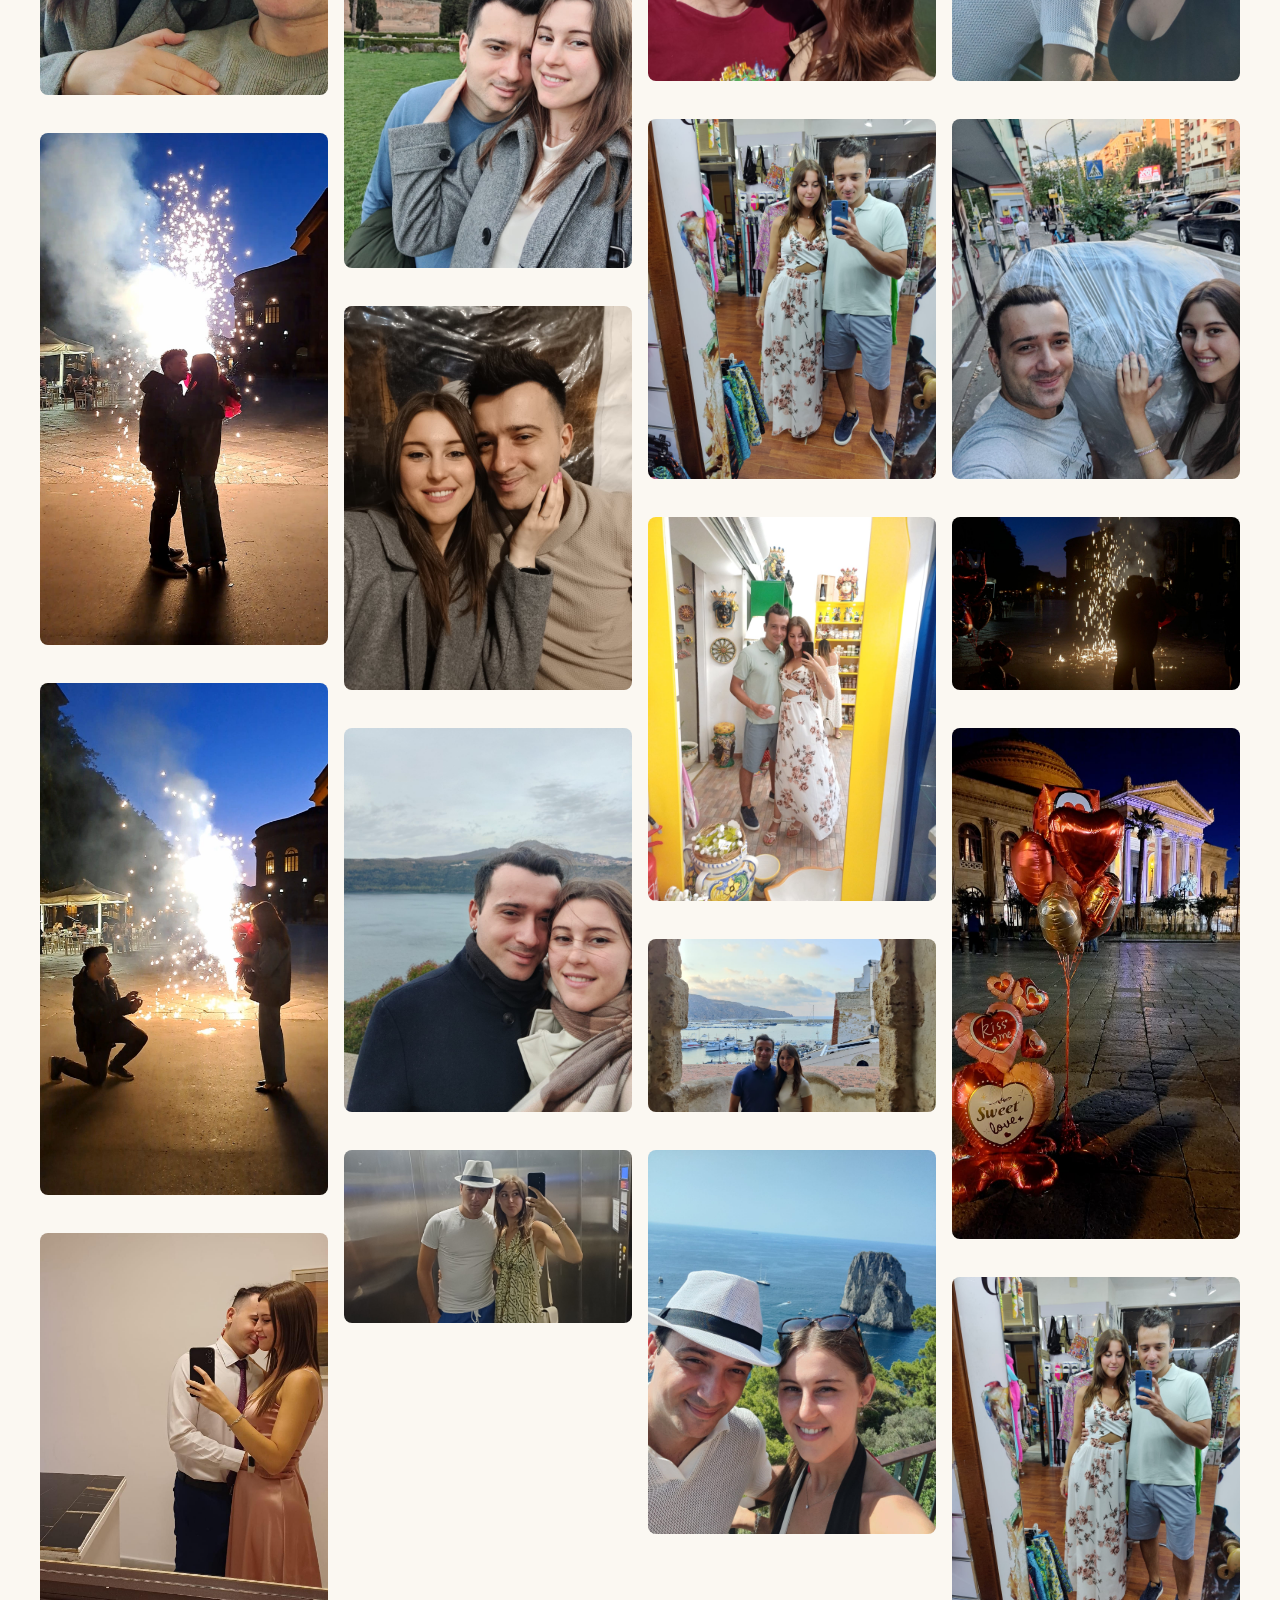
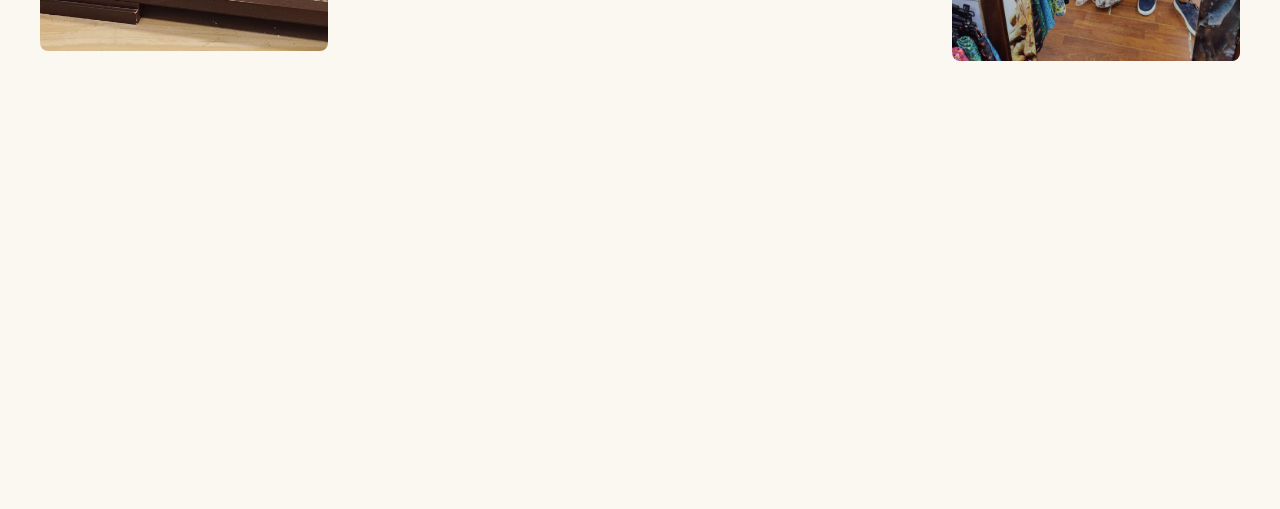
==== commit 9442852b: "17 ottobre, pictures, agents.md" ====
--- a/index.html
+++ b/index.html
@@ -12,15 +12,15 @@
   </style>
   <meta charset="utf-8">
   <link href="https://assets-global.website-files.com/" rel="preconnect" crossorigin="anonymous">
-  <title>Save the date - Miriam ed Ennio, 03 Ottobre 2026</title>
+  <title>Save the date - Miriam ed Ennio, 17 Ottobre 2026</title>
   <meta
     content="Ci sposiamo! Ci sarete?"
     name="description">
-  <meta content="Save the date - Miriam ed Ennio, 03 Ottobre 2026" property="og:title">
+  <meta content="Save the date - Miriam ed Ennio, 17 Ottobre 2026" property="og:title">
   <meta
     content="Ci sposiamo! Ci sarete?"
     property="og:description">
-  <meta content="Save the date - Miriam ed Ennio, 03 Ottobre 2026" property="twitter:title">
+  <meta content="Save the date - Miriam ed Ennio, 17 Ottobre 2026" property="twitter:title">
   <meta
     content="Ci sposiamo! Ci sarete?"
     property="twitter:description">
--- a/lovio_files/wedding.css
+++ b/lovio_files/wedding.css
@@ -814,3 +814,15 @@
     left: 4px;
   }
 }
+
+/* Make the card a flex container to align items vertically */
+.wedding-card.map-card {
+  display: flex;
+  flex-direction: column;
+  height: 100%; /* Ensure the card fills the available height */
+}
+
+/* Push the map placeholder to the bottom */
+.wedding-card.map-card .map-placeholder {
+  margin-top: auto;
+}
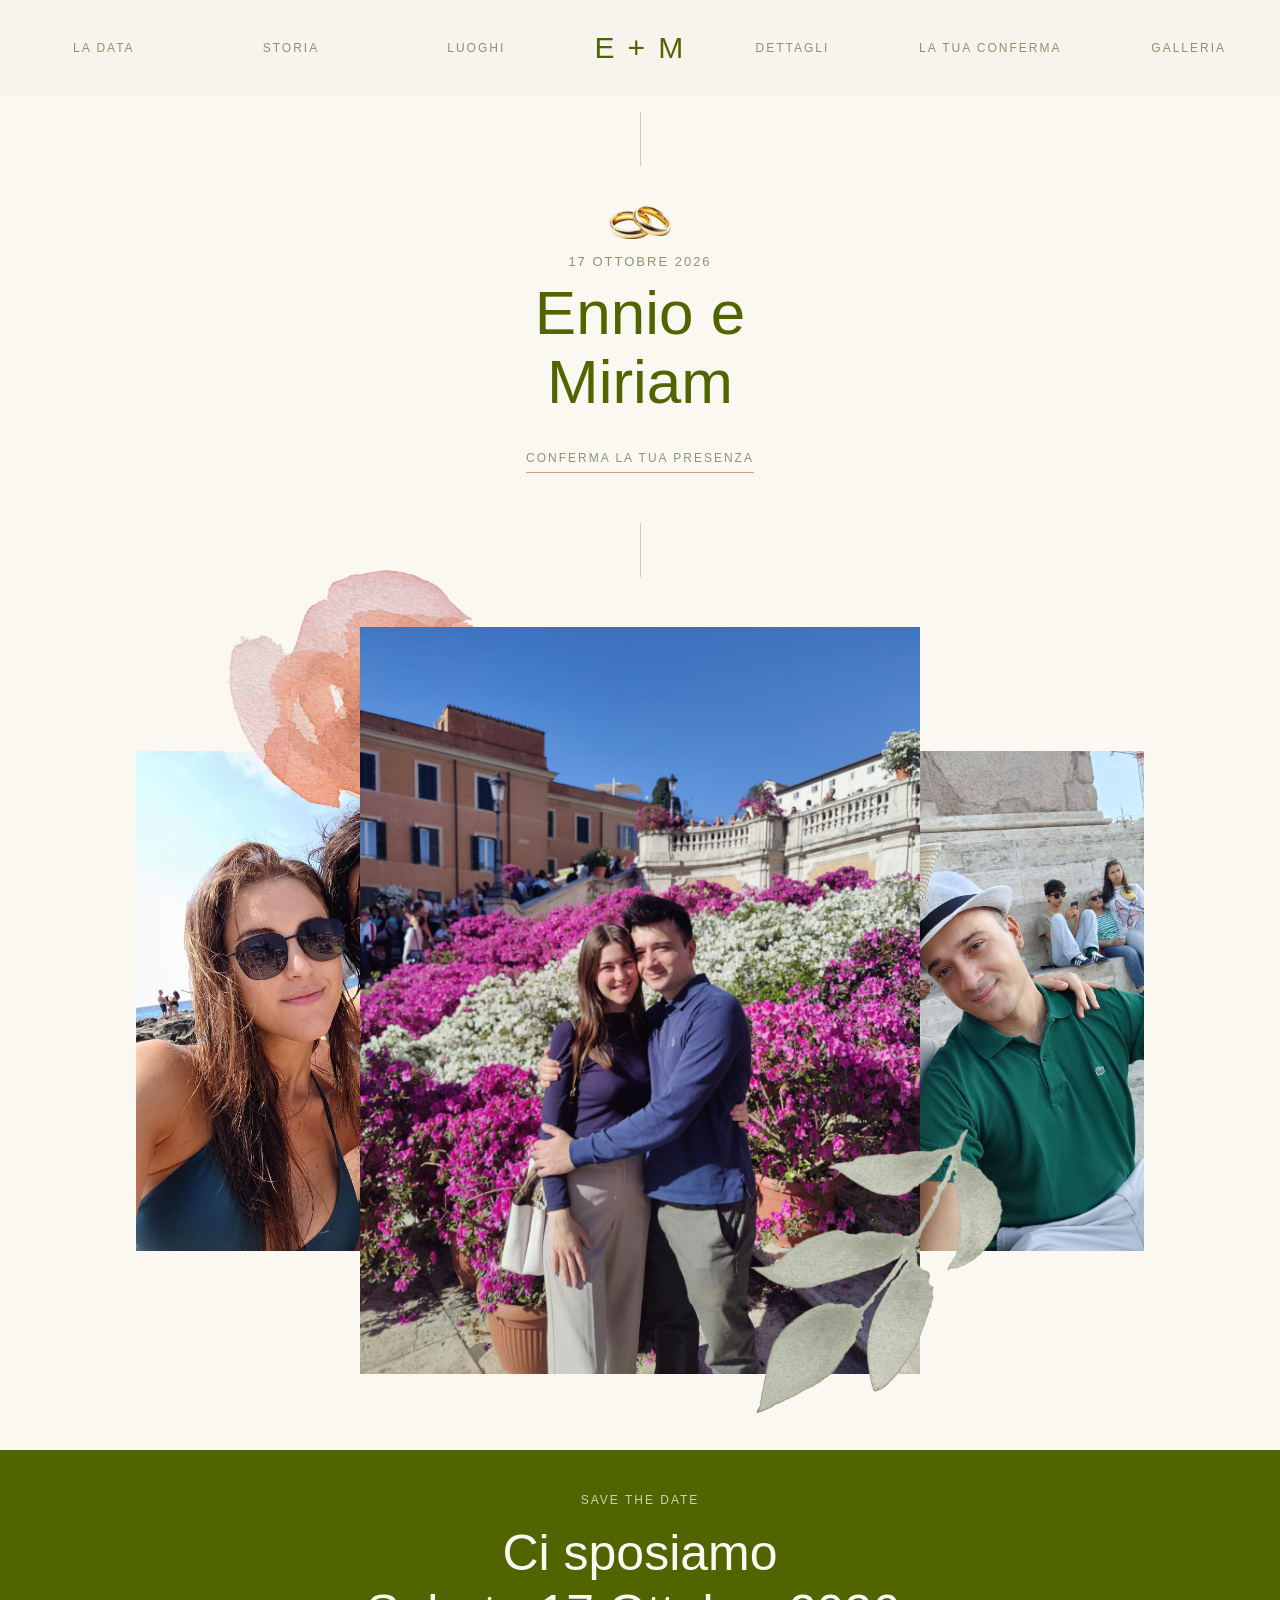
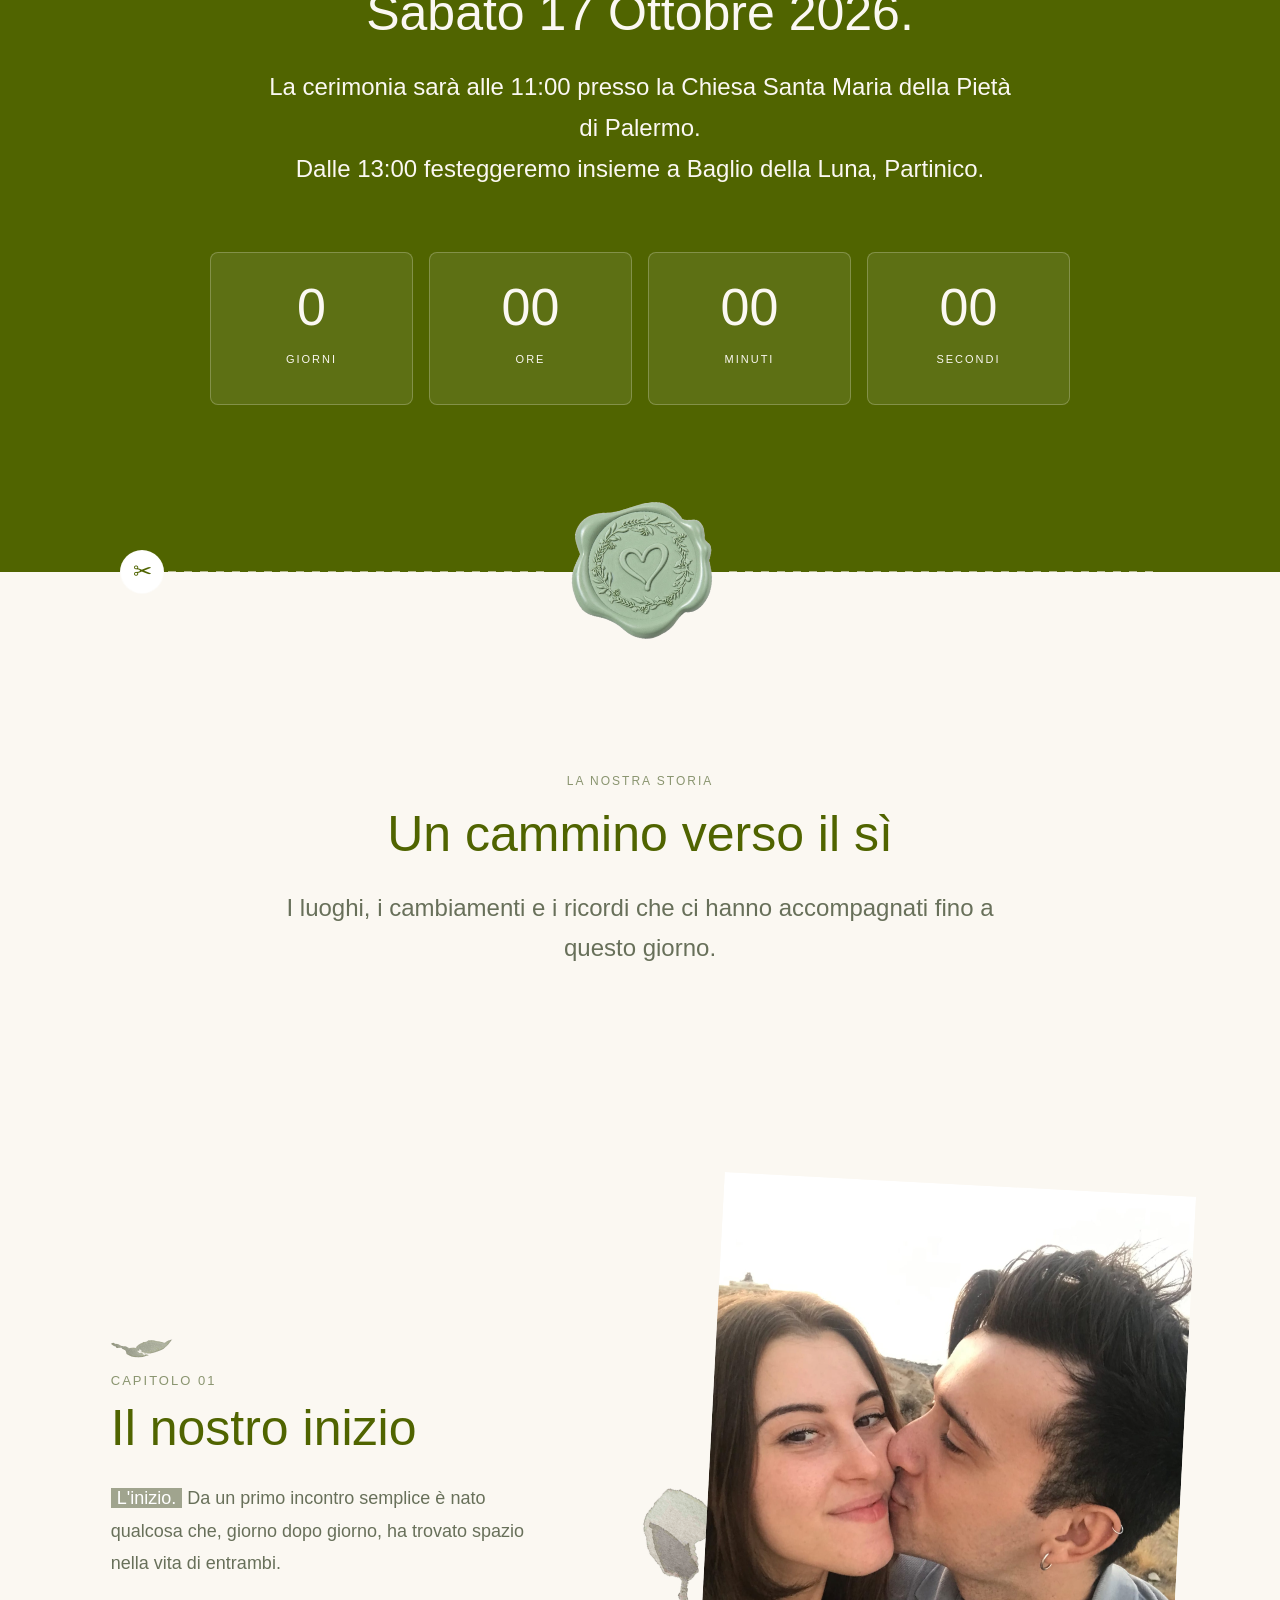
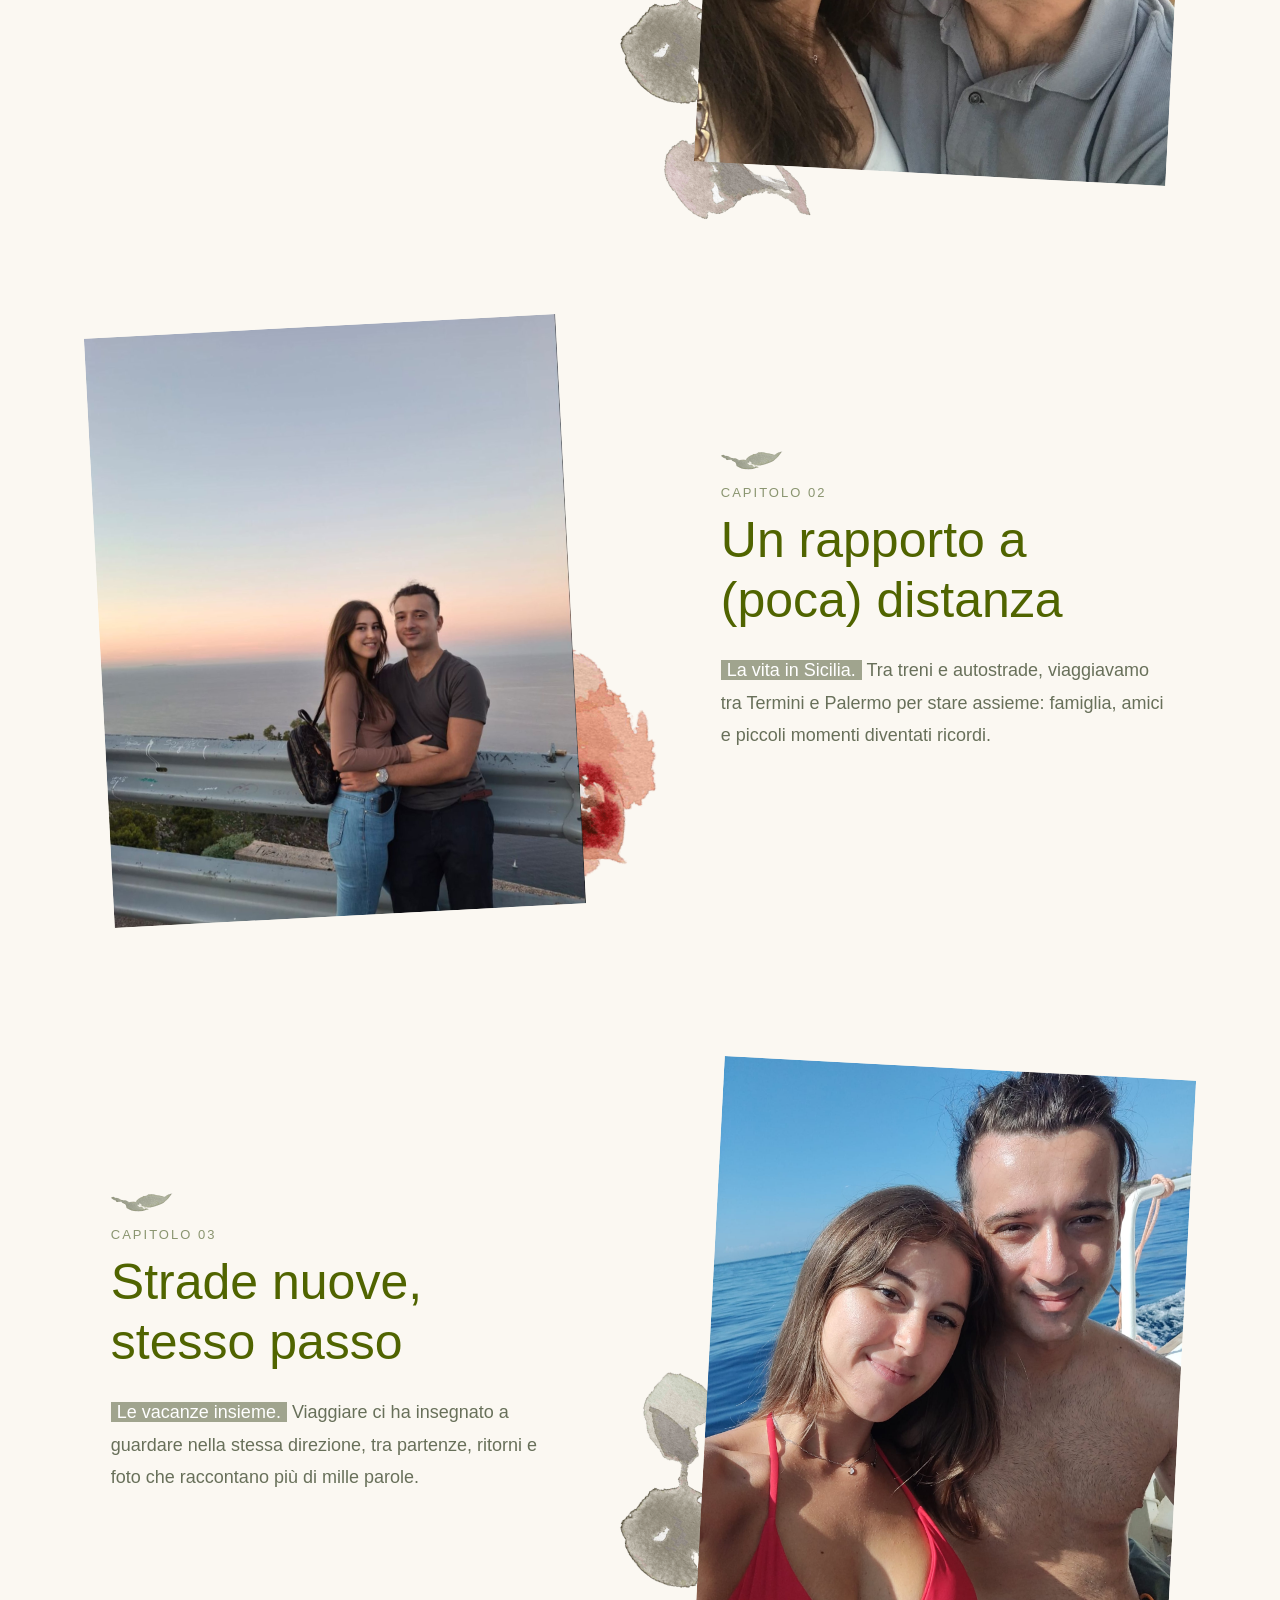
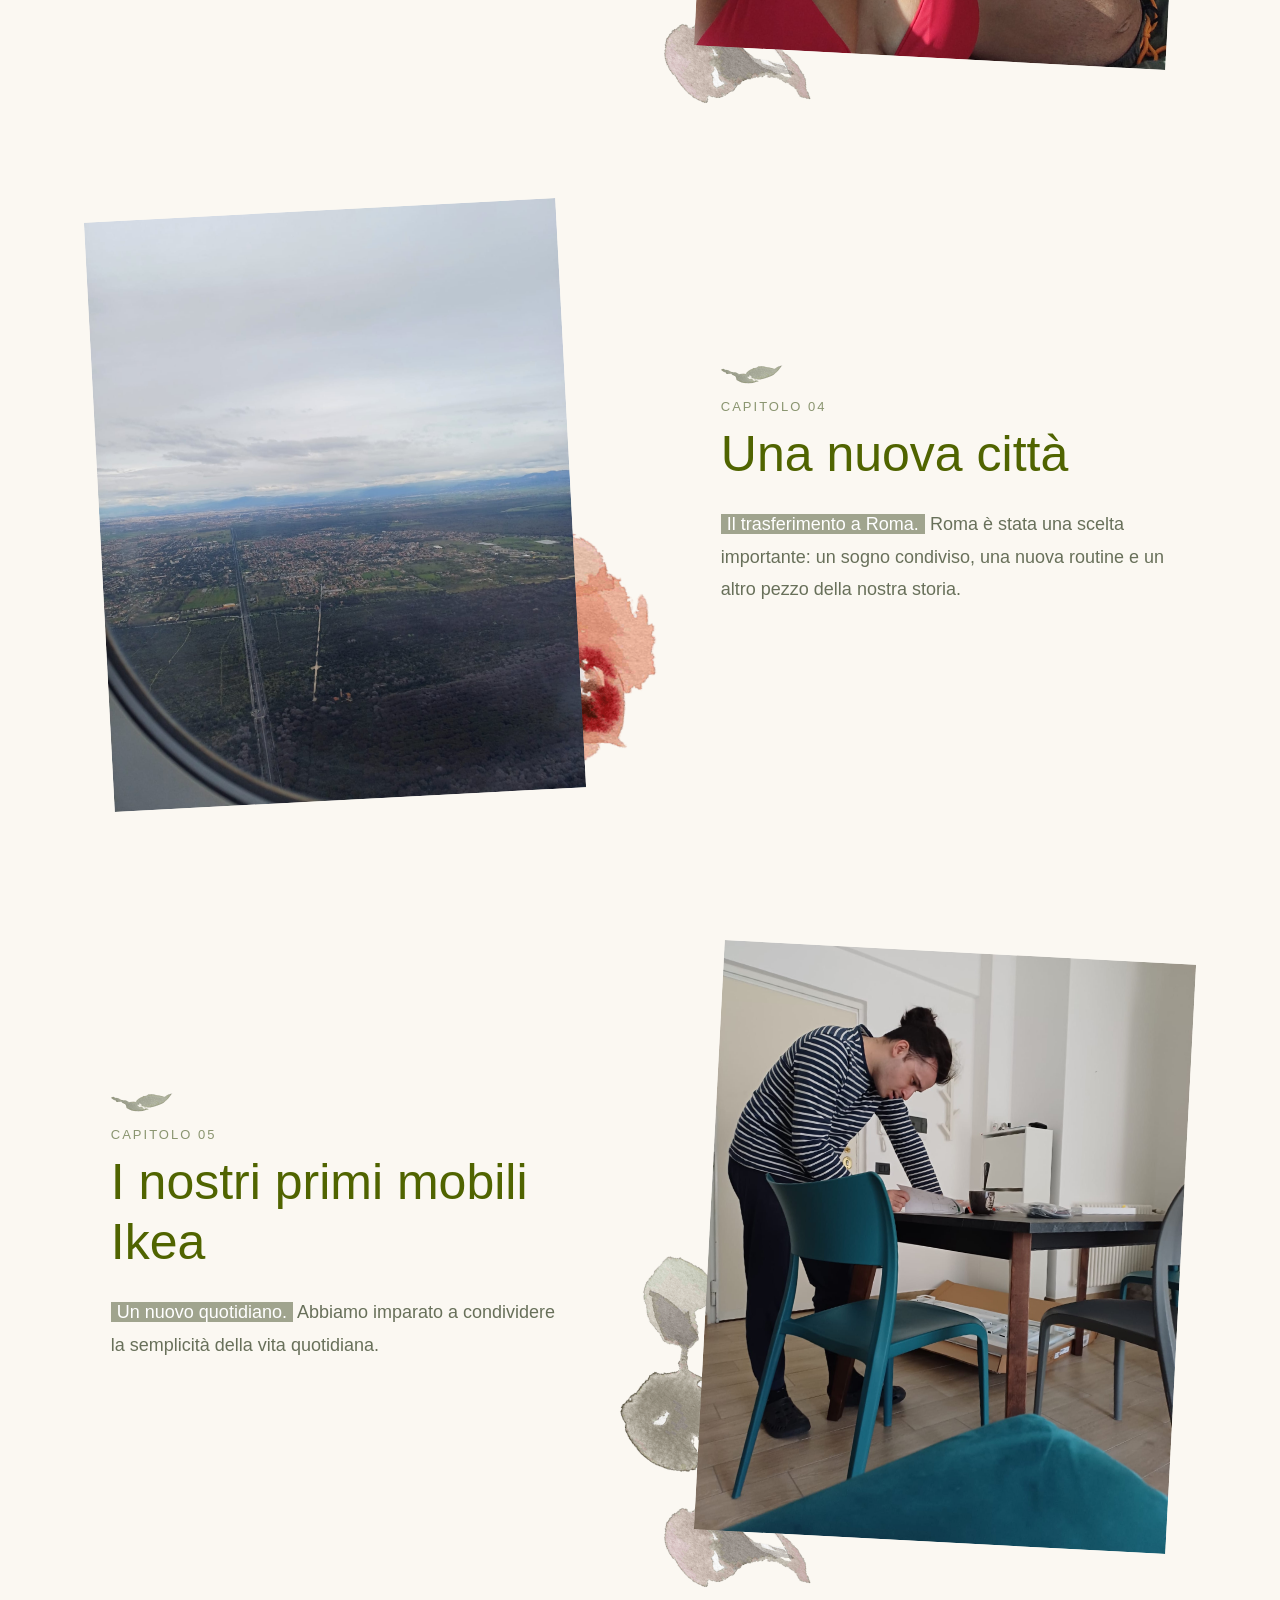
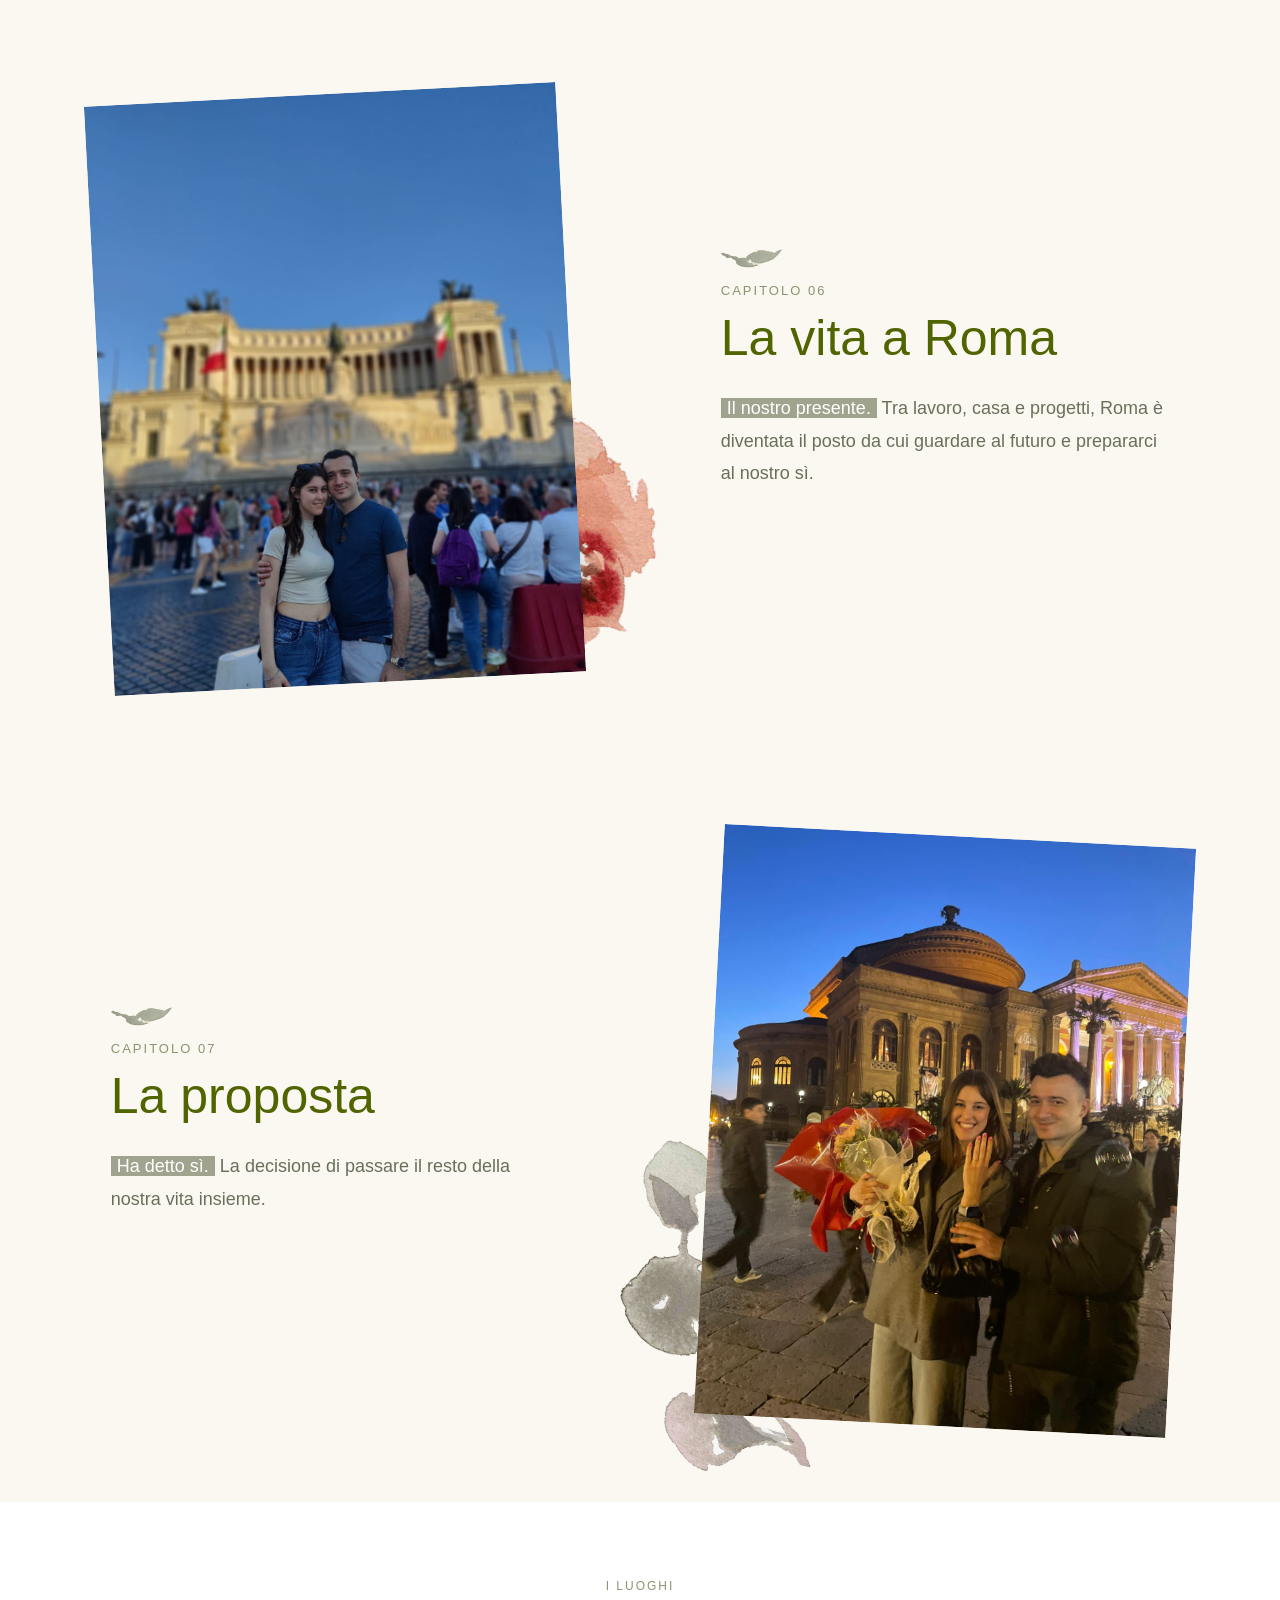
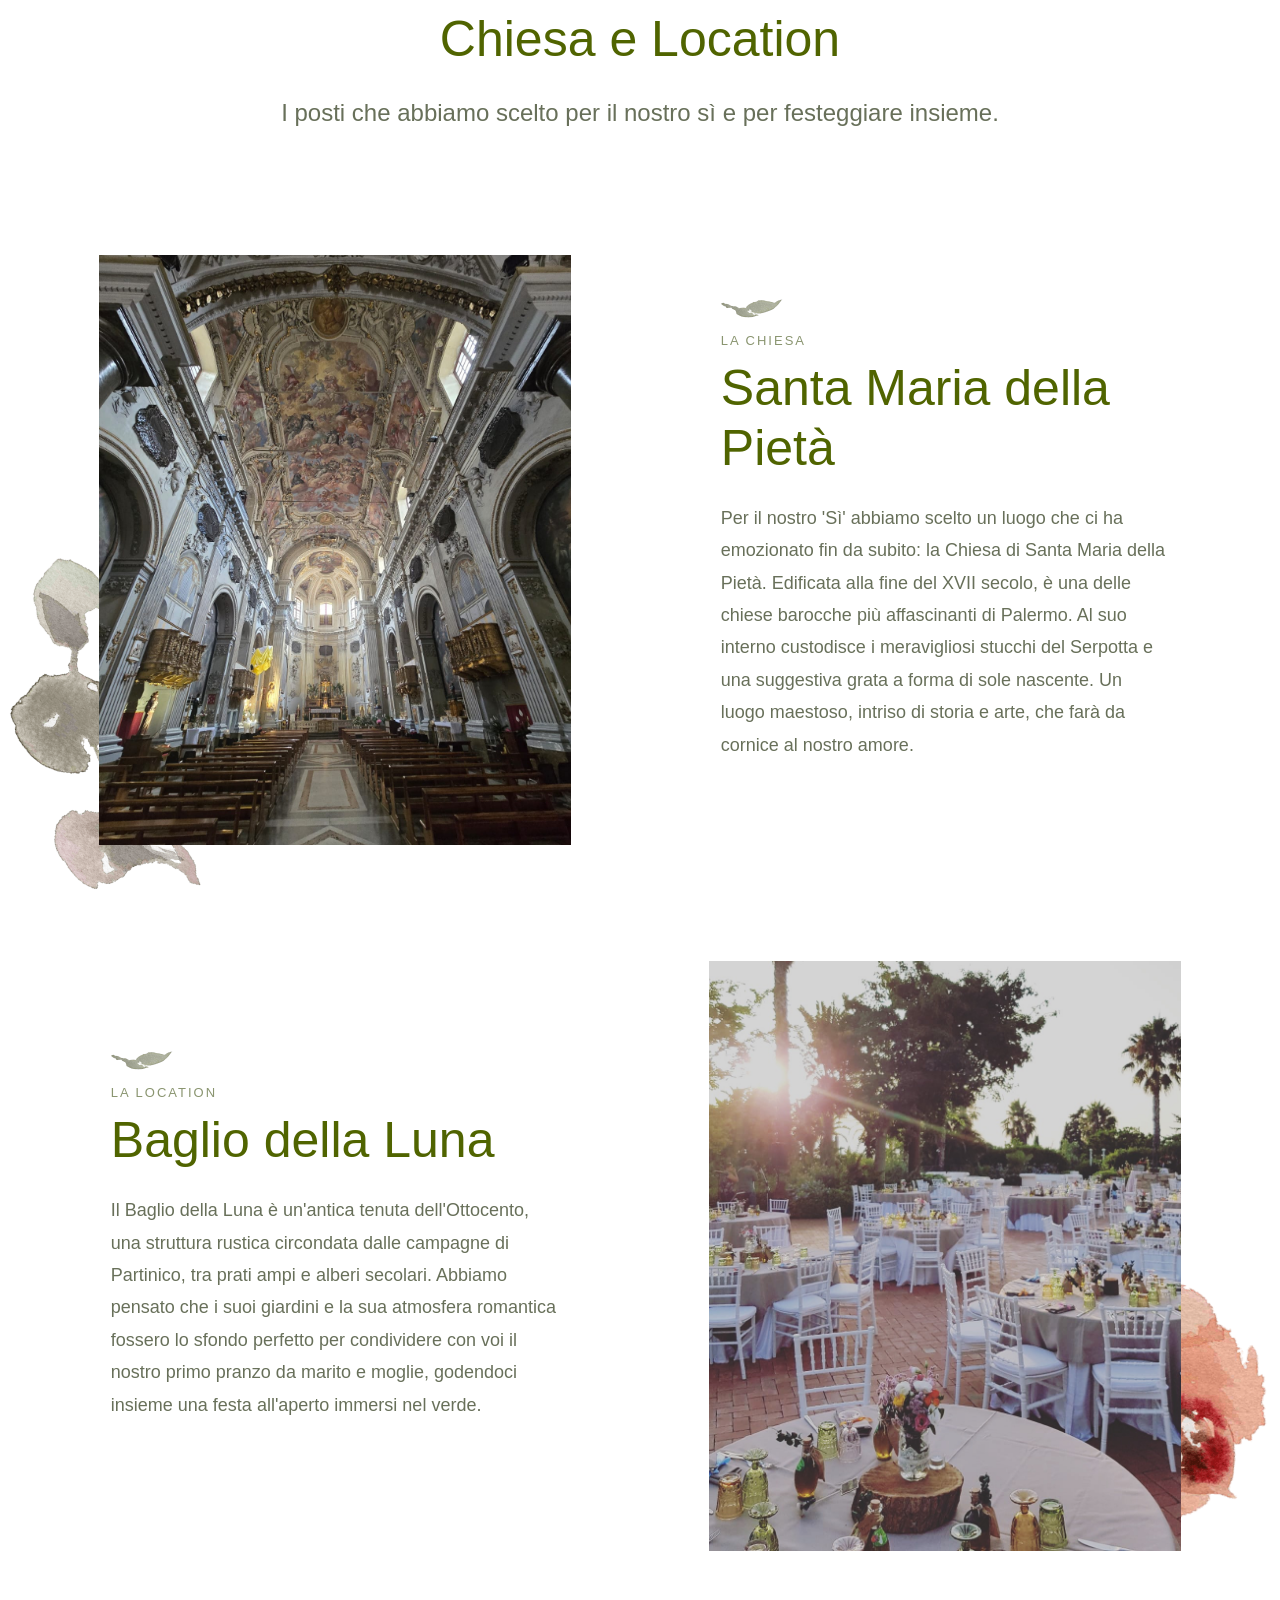
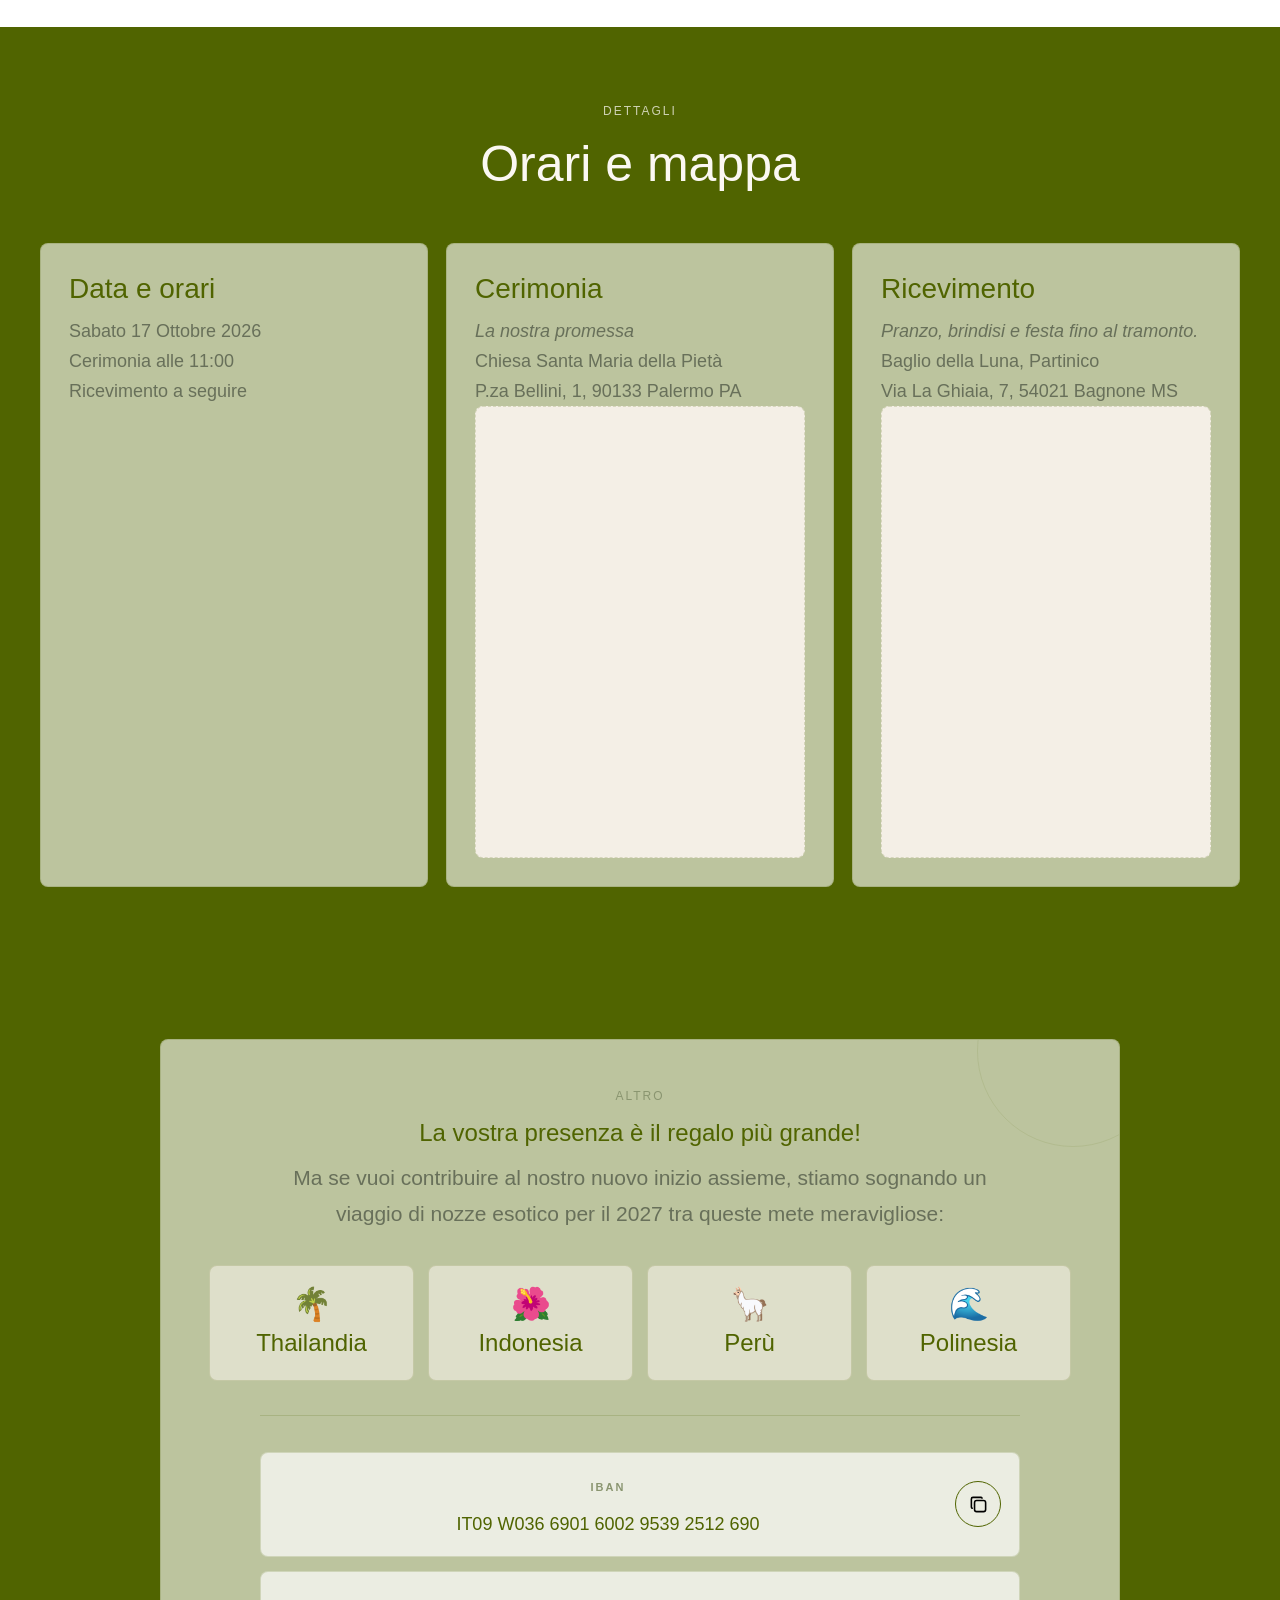
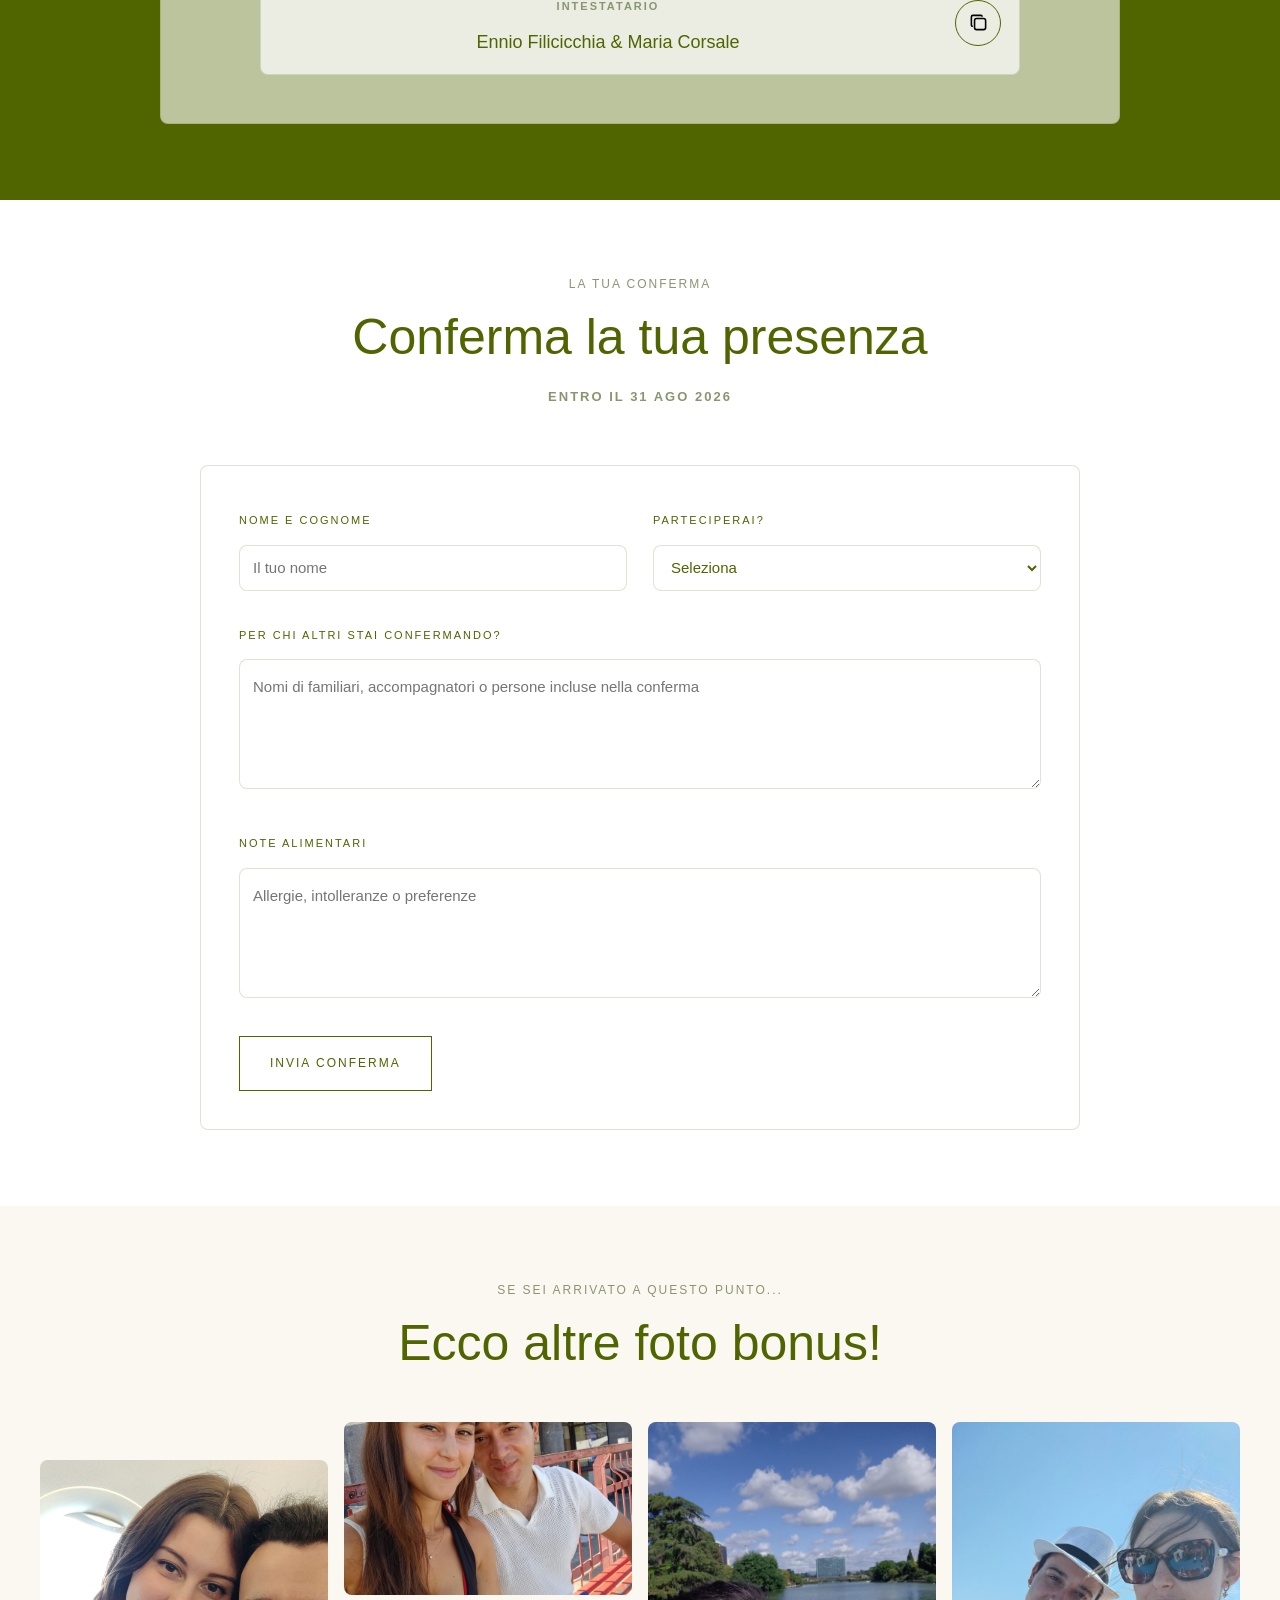
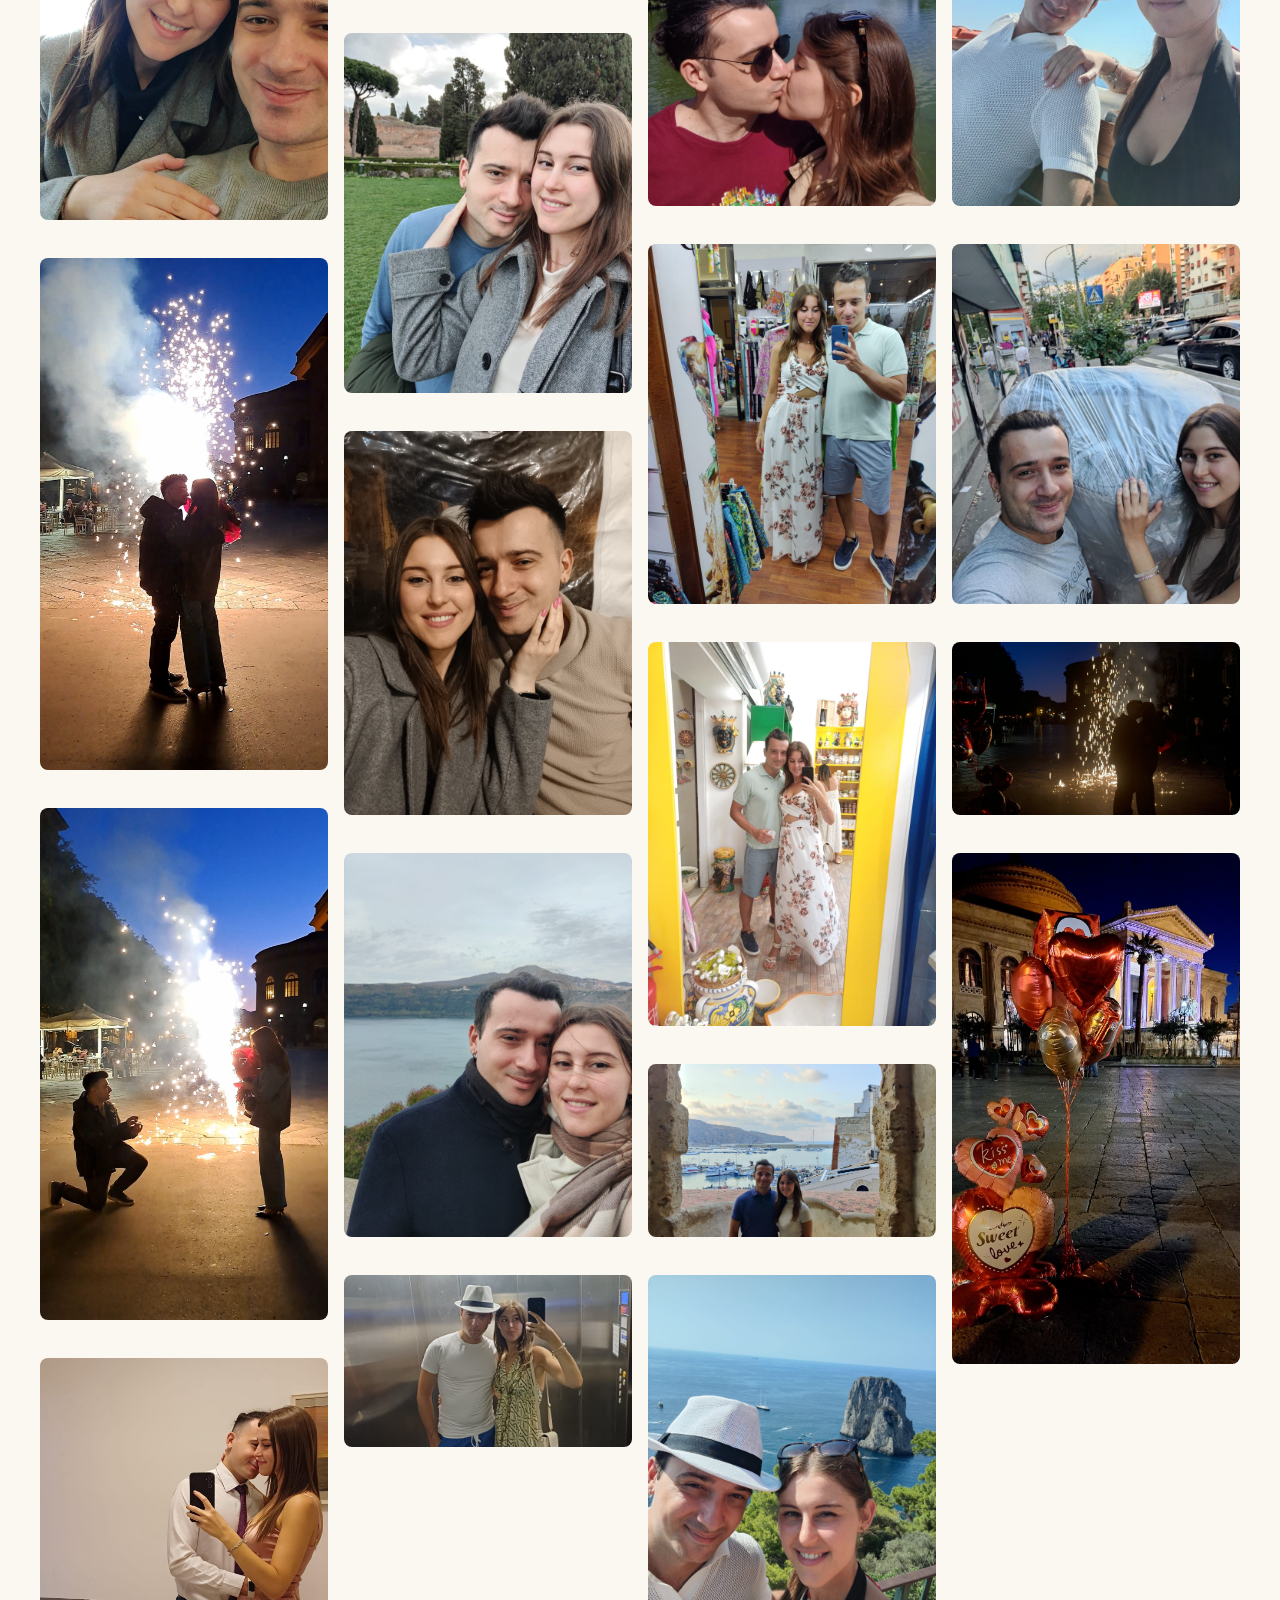
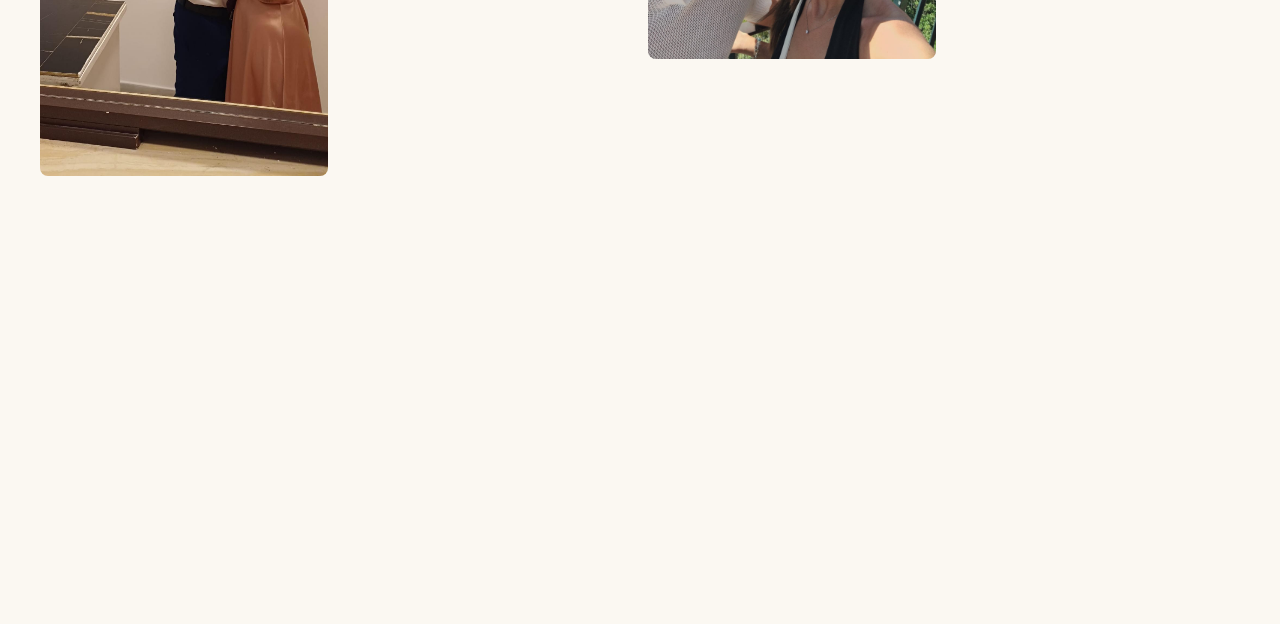
==== commit efe4854b: "big fat refactoring" ====
--- a/index.html
+++ b/index.html
@@ -1,672 +1,95 @@
-<!DOCTYPE html>
-<html data-wf-domain="lovio.webflow.io" data-wf-page="6111ae2fda2a0b488c4fa5b3" data-wf-site="6109925e44b6ab8a7601f26a"
-  lang="en"
-  class="w-mod-js w-mod-ix wf-montserrat-n5-active wf-marcellus-n4-active wf-homemadeapple-n4-active wf-montserrat-n1-active wf-montserrat-n2-active wf-montserrat-n3-active wf-montserrat-n4-active wf-montserrat-n6-active wf-montserrat-n7-active wf-montserrat-n9-active wf-montserrat-n8-active wf-montserrat-i1-active wf-montserrat-i2-active wf-montserrat-i3-active wf-montserrat-i4-active wf-montserrat-i6-active wf-montserrat-i5-active wf-montserrat-i8-active wf-montserrat-i7-active wf-montserrat-i9-active wf-active">
+<!doctype html>
+<html
+  data-wf-domain="lovio.webflow.io"
+  data-wf-page="6111ae2fda2a0b488c4fa5b3"
+  data-wf-site="6109925e44b6ab8a7601f26a"
+  lang="it"
+>
+  <head>
+    <meta charset="utf-8">
+    <meta http-equiv="content-type" content="text/html; charset=UTF-8">
+    <meta content="width=device-width, initial-scale=1" name="viewport">
+    <meta name="color-scheme" content="only light">
+    <meta name="supported-color-schemes" content="light">
+    <meta name="theme-color" content="#fbf8f2">
+    <meta name="description" content="Ci sposiamo! Ci sarete?">
+    <meta property="og:type" content="website">
+    <meta property="og:title" content="Save the date - Miriam ed Ennio, 17 Ottobre 2026">
+    <meta property="og:description" content="Ci sposiamo! Ci sarete?">
+    <meta property="twitter:title" content="Save the date - Miriam ed Ennio, 17 Ottobre 2026">
+    <meta property="twitter:description" content="Ci sposiamo! Ci sarete?">
+    <meta content="summary_large_image" name="twitter:card">
+    <title>Save the date - Miriam ed Ennio, 17 Ottobre 2026</title>
 
-<head>
-  <meta http-equiv="content-type" content="text/html; charset=UTF-8">
-  <style>
-    .wf-force-outline-none[tabindex="-1"]:focus {
-      outline: none;
-    }
-  </style>
-  <meta charset="utf-8">
-  <link href="https://assets-global.website-files.com/" rel="preconnect" crossorigin="anonymous">
-  <title>Save the date - Miriam ed Ennio, 17 Ottobre 2026</title>
-  <meta
-    content="Ci sposiamo! Ci sarete?"
-    name="description">
-  <meta content="Save the date - Miriam ed Ennio, 17 Ottobre 2026" property="og:title">
-  <meta
-    content="Ci sposiamo! Ci sarete?"
-    property="og:description">
-  <meta content="Save the date - Miriam ed Ennio, 17 Ottobre 2026" property="twitter:title">
-  <meta
-    content="Ci sposiamo! Ci sarete?"
-    property="twitter:description">
-  <meta property="og:type" content="website">
-  <meta content="summary_large_image" name="twitter:card">
-  <meta content="width=device-width, initial-scale=1" name="viewport">
-  <meta name="color-scheme" content="only light">
-  <meta name="supported-color-schemes" content="light">
-  <meta name="theme-color" content="#fbf8f2">
-  <meta content="Webflow" name="generator">
-  <link href="lovio_files/lovio.webflow.39528b056.css" rel="stylesheet" type="text/css">
-  <link href="lovio_files/wedding.css" rel="stylesheet" type="text/css">
-  <link href="https://fonts.googleapis.com/" rel="preconnect">
-  <link href="https://fonts.gstatic.com/" rel="preconnect" crossorigin="anonymous">
-  <script src="lovio_files/webfont.js" type="text/javascript"></script>
-  <link rel="stylesheet" href="lovio_files/css.css" media="all">
-  <script
-    type="text/javascript">WebFont.load({ google: { families: ["Montserrat:100,100italic,200,200italic,300,300italic,400,400italic,500,500italic,600,600italic,700,700italic,800,800italic,900,900italic", "Marcellus:regular", "Homemade Apple:regular"] } });</script>
-  <script
-    type="text/javascript">!function (o, c) { var n = c.documentElement, t = " w-mod-"; n.className += t + "js", ("ontouchstart" in o || o.DocumentTouch && c instanceof DocumentTouch) && (n.className += t + "touch") }(window, document);</script>
-  <link href="https://cdn.prod.website-files.com/6109925e44b6ab8a7601f26a/61099aa2ed9b94306e5005b9_favicon.png"
-    rel="shortcut icon" type="image/x-icon">
-  <link href="https://cdn.prod.website-files.com/6109925e44b6ab8a7601f26a/61099aac358d371ac29af458_webclip.png"
-    rel="apple-touch-icon">
-  <script
-    type="text/javascript">window.__WEBFLOW_CURRENCY_SETTINGS = { "currencyCode": "USD", "symbol": "$", "decimal": ".", "fractionDigits": 2, "group": ",", "template": "{{wf {\"path\":\"symbol\",\"type\":\"PlainText\"} }} {{wf {\"path\":\"amount\",\"type\":\"CommercePrice\"} }} {{wf {\"path\":\"currencyCode\",\"type\":\"PlainText\"} }}", "hideDecimalForWholeNumbers": false };</script>
-</head>
+    <link href="https://assets-global.website-files.com/" rel="preconnect" crossorigin="anonymous">
+    <link href="https://fonts.googleapis.com/" rel="preconnect">
+    <link href="https://fonts.gstatic.com/" rel="preconnect" crossorigin="anonymous">
+    <link href="lovio_files/lovio.webflow.39528b056.css" rel="stylesheet" type="text/css">
+    <link href="lovio_files/wedding.css" rel="stylesheet" type="text/css">
+    <link rel="stylesheet" href="lovio_files/css.css" media="all">
+    <link
+      href="https://cdn.prod.website-files.com/6109925e44b6ab8a7601f26a/61099aa2ed9b94306e5005b9_favicon.png"
+      rel="shortcut icon"
+      type="image/x-icon"
+    >
+    <link
+      href="https://cdn.prod.website-files.com/6109925e44b6ab8a7601f26a/61099aac358d371ac29af458_webclip.png"
+      rel="apple-touch-icon"
+    >
 
-<body>
-  <div data-collapse="medium" data-animation="default" data-duration="400" data-easing="ease" data-easing2="ease"
-    role="banner" class="navbar w-nav"><a href="#" class="brand-mobile w-nav-brand"><img
-        src="lovio_files/6109d47bc8f20c016fc04d7b_logo.svg" loading="lazy" alt="" class="logo-mobile"></a>
-    <nav role="navigation" class="nav-menu w-nav-menu">
-      <div class="w-layout-grid grid-navbar">
-        <div id="w-node-_07425466-8eb7-6e44-8292-395d2ea97cad-2ea97ca8" class="block-navbar">
-          <div data-hover="true" data-delay="300" class="dropdown w-dropdown">
-            <div class="dropdown-toggle w-dropdown-toggle" id="w-dropdown-toggle-0" aria-controls="w-dropdown-list-0"
-              aria-haspopup="menu" aria-expanded="false" role="button" tabindex="0">
-              <div class="dropdown-text">Home</div>
-              <div class="dropdown-icon w-icon-dropdown-toggle"
-                style="transform: translate3d(0px, 0px, 0px) scale3d(1, 1, 1) rotateX(0deg) rotateY(0deg) rotateZ(0deg) skew(0deg); transform-style: preserve-3d;"
-                aria-hidden="true"></div>
-            </div>
-            <nav class="dropdown-list w-dropdown-list"
-              style="transform: translate3d(0px, 16px, 0px) scale3d(1, 1, 1) rotateX(0deg) rotateY(0deg) rotateZ(0deg) skew(0deg); transform-style: preserve-3d; opacity: 0;"
-              id="w-dropdown-list-0" aria-labelledby="w-dropdown-toggle-0"><a href="https://lovio.webflow.io/home-a"
-                class="dropdown-link w-dropdown-link" tabindex="0">Home A</a><a href="https://lovio.webflow.io/home-b"
-                aria-current="page" class="dropdown-link w-dropdown-link w--current" tabindex="0">Home B</a><a
-                href="https://lovio.webflow.io/home-c" class="dropdown-link w-dropdown-link" tabindex="0">Home C</a>
-            </nav>
-          </div><a href="https://lovio.webflow.io/portfolio" class="nav-link w-nav-link">Portfolio<br></a>
-          <div data-hover="true" data-delay="300" class="dropdown w-dropdown">
-            <div class="dropdown-toggle w-dropdown-toggle" id="w-dropdown-toggle-1" aria-controls="w-dropdown-list-1"
-              aria-haspopup="menu" aria-expanded="false" role="button" tabindex="0">
-              <div class="dropdown-text">Pages</div>
-              <div class="dropdown-icon w-icon-dropdown-toggle"
-                style="transform: translate3d(0px, 0px, 0px) scale3d(1, 1, 1) rotateX(0deg) rotateY(0deg) rotateZ(0deg) skew(0deg); transform-style: preserve-3d;"
-                aria-hidden="true"></div>
-            </div>
-            <nav class="dropdown-list w-dropdown-list"
-              style="transform: translate3d(0px, 16px, 0px) scale3d(1, 1, 1) rotateX(0deg) rotateY(0deg) rotateZ(0deg) skew(0deg); transform-style: preserve-3d; opacity: 0;"
-              id="w-dropdown-list-1" aria-labelledby="w-dropdown-toggle-1"><a href="https://lovio.webflow.io/contact"
-                class="dropdown-link w-dropdown-link" tabindex="0">Contact</a><a
-                href="https://lovio.webflow.io/about/about-a" class="dropdown-link w-dropdown-link" tabindex="0">About
-                A</a><a href="https://lovio.webflow.io/about/about-b" class="dropdown-link w-dropdown-link"
-                tabindex="0">About B</a><a href="https://lovio.webflow.io/about/about-c"
-                class="dropdown-link w-dropdown-link" tabindex="0">About C</a></nav>
-          </div>
-        </div><a href="https://lovio.webflow.io/" class="brand w-nav-brand"><img
-            src="lovio_files/6109d47bc8f20c016fc04d7b_logo.svg" loading="lazy" alt="" class="logo"></a>
-        <div id="w-node-_07425466-8eb7-6e44-8292-395d2ea97ccb-2ea97ca8" class="block-navbar"><a
-            href="https://lovio.webflow.io/blog" class="nav-link w-nav-link">Journal</a>
-          <div data-hover="true" data-delay="300" class="dropdown w-dropdown">
-            <div class="dropdown-toggle w-dropdown-toggle" id="w-dropdown-toggle-2" aria-controls="w-dropdown-list-2"
-              aria-haspopup="menu" aria-expanded="false" role="button" tabindex="0">
-              <div class="dropdown-text">Services</div>
-              <div class="dropdown-icon w-icon-dropdown-toggle"
-                style="transform: translate3d(0px, 0px, 0px) scale3d(1, 1, 1) rotateX(0deg) rotateY(0deg) rotateZ(0deg) skew(0deg); transform-style: preserve-3d;"
-                aria-hidden="true"></div>
-            </div>
-            <nav class="dropdown-list w-dropdown-list"
-              style="transform: translate3d(0px, 16px, 0px) scale3d(1, 1, 1) rotateX(0deg) rotateY(0deg) rotateZ(0deg) skew(0deg); transform-style: preserve-3d; opacity: 0;"
-              id="w-dropdown-list-2" aria-labelledby="w-dropdown-toggle-2"><a
-                href="https://lovio.webflow.io/services/services-a" class="dropdown-link w-dropdown-link"
-                tabindex="0">Services A</a><a href="https://lovio.webflow.io/services/services-b"
-                class="dropdown-link w-dropdown-link" tabindex="0">Services B</a><a
-                href="https://lovio.webflow.io/services/services-c" class="dropdown-link w-dropdown-link"
-                tabindex="0">Services C</a></nav>
-          </div><a href="https://lovio.webflow.io/shop" class="nav-link w-nav-link">Shop</a>
-        </div>
-      </div>
-    </nav>
-    <div class="cart-block">
-      <div data-node-type="commerce-cart-wrapper" data-open-product="" data-wf-cart-type="modal" data-wf-cart-query="query Dynamo3 {
-  database {
-    id
-    commerceOrder {
-      comment
-      extraItems {
-        name
-        pluginId
-        pluginName
-        price {
-          decimalValue
-          string
-          unit
-          value
+    <script src="lovio_files/webfont.js" type="text/javascript"></script>
+    <script type="text/javascript">
+      WebFont.load({
+        google: {
+          families: [
+            "Montserrat:100,100italic,200,200italic,300,300italic,400,400italic,500,500italic,600,600italic,700,700italic,800,800italic,900,900italic",
+            "Marcellus:regular",
+            "Homemade Apple:regular"
+          ]
         }
-      }
-      id
-      startedOn
-      statusFlags {
-        hasDownloads
-        hasSubscription
-        isFreeOrder
-        requiresShipping
-      }
-      subtotal {
-        decimalValue
-        string
-        unit
-        value
-      }
-      total {
-        decimalValue
-        string
-        unit
-        value
-      }
-      updatedOn
-      userItems {
-        count
-        id
-        price {
-          value
-          unit
-          decimalValue
-          string
-        }
-        product {
-          id
-          cmsLocaleId
-          draft
-          archived
-          f_name_: name
-          f_sku_properties_3dr: skuProperties {
-            id
-            name
-            enum {
-              id
-              name
-              slug
-            }
-          }
-        }
-        rowTotal {
-          decimalValue
-          string
-          unit
-          value
-        }
-        sku {
-          cmsLocaleId
-          draft
-          archived
-          f_main_image_4dr: mainImage {
-            url
-            file {
-              size
-              origFileName
-              createdOn
-              updatedOn
-              mimeType
-              width
-              height
-              variants {
-                origFileName
-                quality
-                height
-                width
-                s3Url
-                error
-                size
-              }
-            }
-            alt
-          }
-          f_sku_values_3dr: skuValues {
-            property {
-              id
-            }
-            value {
-              id
-            }
-          }
-          id
-        }
-        subscriptionFrequency
-        subscriptionInterval
-        subscriptionTrial
-      }
-      userItemsCount
-    }
-  }
-  site {
-    commerce {
-      id
-      businessAddress {
-        country
-      }
-      defaultCountry
-      defaultCurrency
-      quickCheckoutEnabled
-    }
-  }
-}" data-wf-page-link-href-prefix="" data-wf-cart-duration="400" class="w-commerce-commercecartwrapper cart"><a href="#"
-          data-node-type="commerce-cart-open-link" class="w-commerce-commercecartopenlink cart-button w-inline-block"
-          role="button" aria-haspopup="dialog" aria-label="Open empty cart">
-          <div class="text-cart">Cart</div><img src="lovio_files/611c4ec52765e5a4d79e103a_Shopping%20Cart.svg"
-            loading="lazy" alt="" class="icon-cart">
-          <div
-            data-wf-bindings="%5B%7B%22innerHTML%22%3A%7B%22type%22%3A%22Number%22%2C%22filter%22%3A%7B%22type%22%3A%22numberPrecision%22%2C%22params%22%3A%5B%220%22%2C%22numberPrecision%22%5D%7D%2C%22dataPath%22%3A%22database.commerceOrder.userItemsCount%22%7D%7D%5D"
-            style="display:none" data-count-hide-rule="always"
-            class="w-commerce-commercecartopenlinkcount cart-quantity">0</div>
-        </a>
-        <div data-node-type="commerce-cart-container-wrapper" style="display:none"
-          class="w-commerce-commercecartcontainerwrapper w-commerce-commercecartcontainerwrapper--cartType-modal cart-wrapper">
-          <div data-node-type="commerce-cart-container" role="dialog"
-            class="w-commerce-commercecartcontainer cart-container">
-            <div class="w-commerce-commercecartheader cart-header">
-              <h4 class="w-commerce-commercecartheading">Your Cart</h4><a href="#"
-                data-node-type="commerce-cart-close-link"
-                class="w-commerce-commercecartcloselink close-button w-inline-block" role="button"
-                aria-label="Close cart"><img src="lovio_files/611c69ec1c6a7bdab32902c9_Close.svg" loading="lazy" alt=""
-                  class="icon-close"></a>
-            </div>
-            <div class="border-ecommerce"></div>
-            <div class="w-commerce-commercecartformwrapper">
-              <form data-node-type="commerce-cart-form" style="display:none" class="w-commerce-commercecartform">
-                <script type="text/x-wf-template"
-                  id="wf-template-de437f12-be64-24e4-78bc-758f51114cd9">%3Cdiv%20class%3D%22w-commerce-commercecartitem%20cart-item%22%3E%3Cimg%20data-wf-bindings%3D%22%255B%257B%2522src%2522%253A%257B%2522type%2522%253A%2522ImageRef%2522%252C%2522filter%2522%253A%257B%2522type%2522%253A%2522identity%2522%252C%2522params%2522%253A%255B%255D%257D%252C%2522dataPath%2522%253A%2522database.commerceOrder.userItems%255B%255D.sku.f_main_image_4dr%2522%257D%257D%255D%22%20src%3D%22%22%20alt%3D%22%22%20class%3D%22w-commerce-commercecartitemimage%20image-cart-item%20w-dyn-bind-empty%22%2F%3E%3Cdiv%20class%3D%22w-commerce-commercecartiteminfo%22%3E%3Cdiv%20data-wf-bindings%3D%22%255B%257B%2522innerHTML%2522%253A%257B%2522type%2522%253A%2522PlainText%2522%252C%2522filter%2522%253A%257B%2522type%2522%253A%2522identity%2522%252C%2522params%2522%253A%255B%255D%257D%252C%2522dataPath%2522%253A%2522database.commerceOrder.userItems%255B%255D.product.f_name_%2522%257D%257D%255D%22%20class%3D%22w-commerce-commercecartproductname%20cart-item-name%20w-dyn-bind-empty%22%3E%3C%2Fdiv%3E%3Cdiv%20data-wf-bindings%3D%22%255B%257B%2522innerHTML%2522%253A%257B%2522type%2522%253A%2522CommercePrice%2522%252C%2522filter%2522%253A%257B%2522type%2522%253A%2522price%2522%252C%2522params%2522%253A%255B%255D%257D%252C%2522dataPath%2522%253A%2522database.commerceOrder.userItems%255B%255D.price%2522%257D%257D%255D%22%20class%3D%22cart-item-price%22%3E%24%C2%A00.00%C2%A0USD%3C%2Fdiv%3E%3Cscript%20type%3D%22text%2Fx-wf-template%22%20id%3D%22wf-template-de437f12-be64-24e4-78bc-758f51114cdf%22%3E%253Cli%253E%253Cspan%2520data-wf-bindings%253D%2522%25255B%25257B%252522innerHTML%252522%25253A%25257B%252522type%252522%25253A%252522PlainText%252522%25252C%252522filter%252522%25253A%25257B%252522type%252522%25253A%252522identity%252522%25252C%252522params%252522%25253A%25255B%25255D%25257D%25252C%252522dataPath%252522%25253A%252522database.commerceOrder.userItems%25255B%25255D.product.f_sku_properties_3dr%25255B%25255D.name%252522%25257D%25257D%25255D%2522%2520class%253D%2522w-dyn-bind-empty%2522%253E%253C%252Fspan%253E%253Cspan%253E%253A%2520%253C%252Fspan%253E%253Cspan%2520data-wf-bindings%253D%2522%25255B%25257B%252522innerHTML%252522%25253A%25257B%252522type%252522%25253A%252522CommercePropValues%252522%25252C%252522filter%252522%25253A%25257B%252522type%252522%25253A%252522identity%252522%25252C%252522params%252522%25253A%25255B%25255D%25257D%25252C%252522dataPath%252522%25253A%252522database.commerceOrder.userItems%25255B%25255D.product.f_sku_properties_3dr%25255B%25255D%252522%25257D%25257D%25255D%2522%2520class%253D%2522w-dyn-bind-empty%2522%253E%253C%252Fspan%253E%253C%252Fli%253E%3C%2Fscript%3E%3Cul%20data-wf-bindings%3D%22%255B%257B%2522optionSets%2522%253A%257B%2522type%2522%253A%2522CommercePropTable%2522%252C%2522filter%2522%253A%257B%2522type%2522%253A%2522identity%2522%252C%2522params%2522%253A%255B%255D%257D%252C%2522dataPath%2522%253A%2522database.commerceOrder.userItems%255B%255D.product.f_sku_properties_3dr%5B%5D%2522%257D%257D%252C%257B%2522optionValues%2522%253A%257B%2522type%2522%253A%2522CommercePropValues%2522%252C%2522filter%2522%253A%257B%2522type%2522%253A%2522identity%2522%252C%2522params%2522%253A%255B%255D%257D%252C%2522dataPath%2522%253A%2522database.commerceOrder.userItems%255B%255D.sku.f_sku_values_3dr%2522%257D%257D%255D%22%20class%3D%22w-commerce-commercecartoptionlist%22%20data-wf-collection%3D%22database.commerceOrder.userItems%255B%255D.product.f_sku_properties_3dr%22%20data-wf-template-id%3D%22wf-template-de437f12-be64-24e4-78bc-758f51114cdf%22%3E%3Cli%3E%3Cspan%20data-wf-bindings%3D%22%255B%257B%2522innerHTML%2522%253A%257B%2522type%2522%253A%2522PlainText%2522%252C%2522filter%2522%253A%257B%2522type%2522%253A%2522identity%2522%252C%2522params%2522%253A%255B%255D%257D%252C%2522dataPath%2522%253A%2522database.commerceOrder.userItems%255B%255D.product.f_sku_properties_3dr%255B%255D.name%2522%257D%257D%255D%22%20class%3D%22w-dyn-bind-empty%22%3E%3C%2Fspan%3E%3Cspan%3E%3A%20%3C%2Fspan%3E%3Cspan%20data-wf-bindings%3D%22%255B%257B%2522innerHTML%2522%253A%257B%2522type%2522%253A%2522CommercePropValues%2522%252C%2522filter%2522%253A%257B%2522type%2522%253A%2522identity%2522%252C%2522params%2522%253A%255B%255D%257D%252C%2522dataPath%2522%253A%2522database.commerceOrder.userItems%255B%255D.product.f_sku_properties_3dr%255B%255D%2522%257D%257D%255D%22%20class%3D%22w-dyn-bind-empty%22%3E%3C%2Fspan%3E%3C%2Fli%3E%3C%2Ful%3E%3Ca%20href%3D%22%23%22%20role%3D%22%22%20data-wf-bindings%3D%22%255B%257B%2522data-commerce-sku-id%2522%253A%257B%2522type%2522%253A%2522ItemRef%2522%252C%2522filter%2522%253A%257B%2522type%2522%253A%2522identity%2522%252C%2522params%2522%253A%255B%255D%257D%252C%2522dataPath%2522%253A%2522database.commerceOrder.userItems%255B%255D.sku.id%2522%257D%257D%255D%22%20class%3D%22remove-button%20w-inline-block%22%20data-wf-cart-action%3D%22remove-item%22%20data-commerce-sku-id%3D%22%22%20aria-label%3D%22Remove%20item%20from%20cart%22%3E%3Cdiv%20class%3D%22text-remove%22%3ERemove%3C%2Fdiv%3E%3C%2Fa%3E%3C%2Fdiv%3E%3Cinput%20data-wf-bindings%3D%22%255B%257B%2522value%2522%253A%257B%2522type%2522%253A%2522Number%2522%252C%2522filter%2522%253A%257B%2522type%2522%253A%2522numberPrecision%2522%252C%2522params%2522%253A%255B%25220%2522%252C%2522numberPrecision%2522%255D%257D%252C%2522dataPath%2522%253A%2522database.commerceOrder.userItems%255B%255D.count%2522%257D%257D%252C%257B%2522data-commerce-sku-id%2522%253A%257B%2522type%2522%253A%2522ItemRef%2522%252C%2522filter%2522%253A%257B%2522type%2522%253A%2522identity%2522%252C%2522params%2522%253A%255B%255D%257D%252C%2522dataPath%2522%253A%2522database.commerceOrder.userItems%255B%255D.sku.id%2522%257D%257D%255D%22%20class%3D%22w-commerce-commercecartquantity%20cart-quantity-item%22%20required%3D%22%22%20pattern%3D%22%5E%5B0-9%5D%2B%24%22%20inputMode%3D%22numeric%22%20type%3D%22number%22%20name%3D%22quantity%22%20autoComplete%3D%22off%22%20data-wf-cart-action%3D%22update-item-quantity%22%20data-commerce-sku-id%3D%22%22%20value%3D%221%22%2F%3E%3C%2Fdiv%3E</script>
-                <div class="w-commerce-commercecartlist cart-list" data-wf-collection="database.commerceOrder.userItems"
-                  data-wf-template-id="wf-template-de437f12-be64-24e4-78bc-758f51114cd9"></div>
-                <div class="border-ecommerce"></div>
-                <div class="w-commerce-commercecartfooter cart-footer">
-                  <div aria-live="" aria-atomic="false" class="w-commerce-commercecartlineitem cart-line-item">
-                    <div>Subtotal</div>
-                    <div
-                      data-wf-bindings="%5B%7B%22innerHTML%22%3A%7B%22type%22%3A%22CommercePrice%22%2C%22filter%22%3A%7B%22type%22%3A%22price%22%2C%22params%22%3A%5B%5D%7D%2C%22dataPath%22%3A%22database.commerceOrder.subtotal%22%7D%7D%5D"
-                      class="w-commerce-commercecartordervalue text-subtotal"></div>
-                  </div>
-                  <div>
-                    <div
-                      data-wf-paypal-button="{&quot;tagline&quot;:false,&quot;layout&quot;:&quot;horizontal&quot;,&quot;color&quot;:&quot;blue&quot;,&quot;shape&quot;:&quot;rect&quot;,&quot;label&quot;:&quot;paypal&quot;,&quot;note&quot;:false}"
-                      class="paypal"></div>
-                    <div data-node-type="commerce-cart-quick-checkout-actions" style="display:none"
-                      class="web-payments"><a role="button" aria-haspopup="dialog" aria-label="Apple Pay"
-                        data-node-type="commerce-cart-apple-pay-button"
-                        style="background-image:-webkit-named-image(apple-pay-logo-white);background-size:100% 50%;background-position:50% 50%;background-repeat:no-repeat"
-                        class="w-commerce-commercecartapplepaybutton apple-pay" tabindex="0">
-                        <div></div>
-                      </a><a role="button" tabindex="0" aria-haspopup="dialog"
-                        data-node-type="commerce-cart-quick-checkout-button" style="display:none"
-                        class="w-commerce-commercecartquickcheckoutbutton pay-with-browser"><svg
-                          class="w-commerce-commercequickcheckoutgoogleicon" xmlns="http://www.w3.org/2000/svg"
-                          xlink="http://www.w3.org/1999/xlink" width="16" height="16" viewBox="0 0 16 16">
-                          <defs>
-                            <polygon id="google-mark-a" points="0 .329 3.494 .329 3.494 7.649 0 7.649"></polygon>
-                            <polygon id="google-mark-c" points=".894 0 13.169 0 13.169 6.443 .894 6.443"></polygon>
-                          </defs>
-                          <g fill="none" fill-rule="evenodd">
-                            <path fill="#4285F4"
-                              d="M10.5967,12.0469 L10.5967,14.0649 L13.1167,14.0649 C14.6047,12.6759 15.4577,10.6209 15.4577,8.1779 C15.4577,7.6339 15.4137,7.0889 15.3257,6.5559 L7.8887,6.5559 L7.8887,9.6329 L12.1507,9.6329 C11.9767,10.6119 11.4147,11.4899 10.5967,12.0469">
-                            </path>
-                            <path fill="#34A853"
-                              d="M7.8887,16 C10.0137,16 11.8107,15.289 13.1147,14.067 C13.1147,14.066 13.1157,14.065 13.1167,14.064 L10.5967,12.047 C10.5877,12.053 10.5807,12.061 10.5727,12.067 C9.8607,12.556 8.9507,12.833 7.8887,12.833 C5.8577,12.833 4.1387,11.457 3.4937,9.605 L0.8747,9.605 L0.8747,11.648 C2.2197,14.319 4.9287,16 7.8887,16">
-                            </path>
-                            <g transform="translate(0 4)">
-                              <mask id="google-mark-b" fill="#fff">
-                                <use xlink:href="#google-mark-a"></use>
-                              </mask>
-                              <path fill="#FBBC04"
-                                d="M3.4639,5.5337 C3.1369,4.5477 3.1359,3.4727 3.4609,2.4757 L3.4639,2.4777 C3.4679,2.4657 3.4749,2.4547 3.4789,2.4427 L3.4939,0.3287 L0.8939,0.3287 C0.8799,0.3577 0.8599,0.3827 0.8459,0.4117 C-0.2821,2.6667 -0.2821,5.3337 0.8459,7.5887 L0.8459,7.5997 C0.8549,7.6167 0.8659,7.6317 0.8749,7.6487 L3.4939,5.6057 C3.4849,5.5807 3.4729,5.5587 3.4639,5.5337"
-                                mask="url(#google-mark-b)"></path>
-                            </g>
-                            <mask id="google-mark-d" fill="#fff">
-                              <use xlink:href="#google-mark-c"></use>
-                            </mask>
-                            <path fill="#EA4335"
-                              d="M0.894,4.3291 L3.478,6.4431 C4.113,4.5611 5.843,3.1671 7.889,3.1671 C9.018,3.1451 10.102,3.5781 10.912,4.3671 L13.169,2.0781 C11.733,0.7231 9.85,-0.0219 7.889,0.0001 C4.941,0.0001 2.245,1.6791 0.894,4.3291"
-                              mask="url(#google-mark-d)"></path>
-                          </g>
-                        </svg><svg class="w-commerce-commercequickcheckoutmicrosofticon"
-                          xmlns="http://www.w3.org/2000/svg" width="16" height="16" viewBox="0 0 16 16">
-                          <g fill="none" fill-rule="evenodd">
-                            <polygon fill="#F05022" points="7 7 1 7 1 1 7 1"></polygon>
-                            <polygon fill="#7DB902" points="15 7 9 7 9 1 15 1"></polygon>
-                            <polygon fill="#00A4EE" points="7 15 1 15 1 9 7 9"></polygon>
-                            <polygon fill="#FFB700" points="15 15 9 15 9 9 15 9"></polygon>
-                          </g>
-                        </svg>
-                        <div>Pay with browser.</div>
-                      </a></div><a href="https://lovio.webflow.io/checkout" value="Continue to Checkout"
-                      data-node-type="cart-checkout-button"
-                      class="w-commerce-commercecartcheckoutbutton checkout-button"
-                      data-loading-text="Hang Tight...">Continue to Checkout</a>
-                  </div>
-                </div>
-              </form>
-              <div class="w-commerce-commercecartemptystate cart-empty-state">
-                <div class="text-cart-empty">There are not items in your cart.</div><a
-                  href="https://lovio.webflow.io/shop" class="button w-button">Back To Shop</a>
-              </div>
-              <div aria-live="" style="display:none" data-node-type="commerce-cart-error"
-                class="w-commerce-commercecarterrorstate cart-error-state">
-                <div class="text-error w-cart-error-msg"
-                  data-w-cart-quantity-error="Product is not available in this quantity."
-                  data-w-cart-general-error="Something went wrong when adding this item to the cart."
-                  data-w-cart-checkout-error="Checkout is disabled on this site."
-                  data-w-cart-cart_order_min-error="The order minimum was not met. Add more items to your cart to continue."
-                  data-w-cart-subscription_error-error="Before you purchase, please use your email invite to verify your address so we can send order updates.">
-                  Product is not available in this quantity.</div>
-              </div>
-            </div>
-          </div>
-        </div>
+      });
+    </script>
+    <script type="text/javascript">
+      !function (o, c) {
+        var n = c.documentElement;
+        n.className += " w-mod-js";
+        if ("ontouchstart" in o || o.DocumentTouch && c instanceof DocumentTouch) n.className += " w-mod-touch";
+      }(window, document);
+    </script>
+  </head>
+
+  <body>
+    <div
+      data-collapse="medium"
+      data-animation="default"
+      data-duration="400"
+      data-easing="ease"
+      data-easing2="ease"
+      role="banner"
+      class="navbar w-nav"
+    >
+      <a href="#home" class="brand-mobile w-nav-brand" aria-label="Ennio e Miriam">
+        <div class="wedding-logo">E + M</div>
+      </a>
+      <nav role="navigation" class="nav-menu w-nav-menu">
+        <div class="w-layout-grid grid-navbar wedding-nav-grid" data-wedding-nav></div>
+      </nav>
+      <div class="menu-button w-nav-button" aria-label="Menu">
+        <img src="assets/icons/menu.svg" loading="lazy" alt="" class="icon-menu">
       </div>
     </div>
-    <div class="menu-button w-nav-button" style="-webkit-user-select: text;" aria-label="menu" role="button"
-      tabindex="0" aria-controls="w-nav-overlay-0" aria-haspopup="menu" aria-expanded="false"><img
-        src="lovio_files/611c5e91d1971567b139e90e_Menu.svg" loading="lazy" alt="" class="icon-menu"></div>
-    <div class="border-nav" style="will-change: opacity; opacity: 0.144;"></div>
-    <div class="w-nav-overlay" data-wf-ignore="" id="w-nav-overlay-0"></div>
-  </div>
-  <div data-w-id="65d9ebc3-8b99-aaed-b18e-cc89a3be0aa1" class="overflow">
-    <div class="section-hero">
-      <div class="content">
-        <div class="hero-top">
-          <div class="border-top"></div><img src="lovio_files/pictures/rings2.png" loading="lazy"
-            alt="" width="62" class="image-subtitle"
-            style="transform: translate3d(0px, 0px, 0px) scale3d(1, 1, 1) rotateX(0deg) rotateY(0deg) rotateZ(0deg) skew(0deg); transform-style: preserve-3d; opacity: 1;">
-          <div class="subtitle">Legendary parties<br></div>
-          <h1 class="heading-hero">Destination Wedding Planners &amp; Event Designers</h1><a
-            href="https://lovio.webflow.io/contact" class="link">Book A Consult</a>
-          <div class="border-down"></div>
-        </div>
-        <div data-w-id="a933ad68-d409-e29c-15f6-c3aeaee44bf7" class="hero---b">
-          <div class="block-hero---b">
-            <div class="overflow-hero---b-left"
-              style="will-change: transform; transform: translate3d(-5.036%, 1.0072vh, 0px) scale3d(1, 1, 1) rotateX(0deg) rotateY(0deg) rotateZ(-6.3831deg) skew(0deg); transform-style: preserve-3d;">
-              <img class="image-hero---b" src="lovio_files/pictures/photos/left.jpeg" alt=""
-                style="opacity: 1; will-change: transform; transform: translate3d(0px, 0px, 0px) scale3d(1.05639, 1.05639, 1) rotateX(0deg) rotateY(0deg) rotateZ(0deg) skew(0deg); transform-style: preserve-3d;"
-                data-w-id="a2887408-48c0-80f0-2d63-b3c74e04d9c6" loading="lazy">
-            </div>
-            <div class="overflow-hero---b-right"
-              style="will-change: transform; transform: translate3d(5.036%, 1.0072vh, 0px) scale3d(1, 1, 1) rotateX(0deg) rotateY(0deg) rotateZ(6.3831deg) skew(0deg); transform-style: preserve-3d;">
-              <img class="image-hero---b" src="lovio_files/pictures/photos/right.jpeg" alt=""
-                style="opacity: 1; will-change: transform; transform: translate3d(0px, 0px, 0px) scale3d(1.05639, 1.05639, 1) rotateX(0deg) rotateY(0deg) rotateZ(0deg) skew(0deg); transform-style: preserve-3d;"
-                data-w-id="48f4a930-f074-5407-ace1-02f74ffeeff3" loading="lazy">
-            </div>
-            <div class="overflow-hero---b"
-              style="will-change: transform; transform: translate3d(0px, 0.5036vh, 0px) scale3d(1, 1, 1) rotateX(0deg) rotateY(0deg) rotateZ(0deg) skew(0deg); transform-style: preserve-3d;">
-              <img class="image-hero---b" src="lovio_files/pictures/photos/central.jpeg" alt=""
-                style="opacity: 1; will-change: transform; transform: translate3d(0px, 0px, 0px) scale3d(1.05639, 1.05639, 1) rotateX(0deg) rotateY(0deg) rotateZ(0deg) skew(0deg); transform-style: preserve-3d;"
-                data-w-id="a5a1e781-88d4-4a93-9d22-2794f016f784" loading="lazy">
-            </div><img src="lovio_files/610b43d6b6c024c89d1812f4_flower_1.png" loading="eager"
-              style="opacity: 1; will-change: transform; transform: translate3d(4.4676%, 0.3831vh, 0px) scale3d(1, 1, 1) rotateX(0deg) rotateY(0deg) rotateZ(-2.9712deg) skew(0deg); transform-style: preserve-3d;"
-              data-w-id="6f8b77de-a69c-f8f8-6e3a-efd9cff13160" alt="" class="flower-hero---b1"><img
-              src="lovio_files/610c8b9340aaf73485f72d60_flower_9.png" loading="eager"
-              style="opacity: 1; will-change: transform; transform: translate3d(0px, 1.6313vh, 0px) scale3d(1, 1, 1) rotateX(0deg) rotateY(0deg) rotateZ(32.0288deg) skew(0deg); transform-style: preserve-3d;"
-              data-w-id="2f852d4e-a41f-b2c3-95ae-3885143958fa" alt="" class="flower-hero---b2">
-          </div>
-        </div>
-      </div>
-    </div>
-    <div class="section">
-      <div class="content">
-        <div class="w-layout-grid grid-3-columns">
-          <div class="block-service"><img src="lovio_files/6113208e462ce0eb607c0c58_service_icon_1.png" loading="lazy"
-              width="69" alt="" class="icon-flower"><a href="https://lovio.webflow.io/services/services-b"
-              class="link-service w-inline-block">
-              <h4 class="heading-service">Weddings</h4>
-            </a>
-            <p class="paragraph-service">Adipiscing mauris sed metus dictum eget morbi aliquet. Sit neque tempus eget
-              dictum velit tristique.</p><a href="https://lovio.webflow.io/services/services-b" class="link">learn
-              more</a>
-          </div>
-          <div class="block-service"><img src="lovio_files/6113208e06825a1dbd654f3f_service_icon_2.png" loading="lazy"
-              width="69" alt="" class="icon-flower"><a href="https://lovio.webflow.io/services/services-b"
-              class="link-service w-inline-block">
-              <h4 class="heading-service">Event Design</h4>
-            </a>
-            <p class="paragraph-service">Lectus sit turpis iaculis eu non sed turpis suscipit facilisi. Lorem morbi non
-              morbi id aliquam. Urna adipiscing odio.</p><a href="https://lovio.webflow.io/services/services-b"
-              class="link">learn more</a>
-          </div>
-          <div class="block-service"><img src="lovio_files/6113208e462ce00deb7c0c59_service_icon_3.png" loading="lazy"
-              width="69" alt="" class="icon-flower"><a href="https://lovio.webflow.io/services/services-b"
-              class="link-service w-inline-block">
-              <h4 class="heading-service">Branding</h4>
-            </a>
-            <p class="paragraph-service">Tristique sodales consectetur lectus feugiat molestie. Condimentum eu faucibus
-              dictum adipiscing.</p><a href="https://lovio.webflow.io/services/services-b" class="link">learn more</a>
-          </div>
-        </div>
-      </div>
-    </div>
-    <div class="section">
-      <div class="content">
-        <div class="w-layout-grid grid-2-columns">
-          <div class="block-text"><img src="lovio_files/610b3993bc98ff5499b83f82_subtitle.png" loading="lazy" alt=""
-              width="62" class="image-subtitle"
-              style="transform: translate3d(0px, 0px, 0px) scale3d(1, 1, 1) rotateX(0deg) rotateY(0deg) rotateZ(0deg) skew(0deg); transform-style: preserve-3d; opacity: 1;">
-            <div class="subtitle">who we are<br></div>
-            <h2 class="heading">Weave story into every thread of your event</h2>
-            <p class="paragraph">Cras
-              urna sed purus magna morbi morbi congue suspendisse. Est faucibus
-              hendrerit donec nisi, feugiat suscipit eu, sit. Orci euismod nibh.</p><a
-              href="https://lovio.webflow.io/about/about-b" class="button w-button">more about us</a>
-          </div>
-          <div id="w-node-d2c3c59b-1a97-3502-f554-d81e9dc17c1d-8c4fa5b3"
-            data-w-id="d2c3c59b-1a97-3502-f554-d81e9dc17c1d" class="block-image">
-            <div class="overflow-image"
-              style="will-change: transform; transform: translate3d(0px, -2.99904vh, 0px) scale3d(1, 1, 1) rotateX(0deg) rotateY(0deg) rotateZ(4.9984deg) skew(0deg); transform-style: preserve-3d;">
-              <img class="image" src="lovio_files/610c80ecf92b9227f9cf593e_img_1_002.jpg" alt=""
-                style="opacity: 1; will-change: transform; transform: translate3d(0px, 0px, 0px) scale3d(1.00002, 1.00002, 1) rotateX(0deg) rotateY(0deg) rotateZ(0deg) skew(0deg); transform-style: preserve-3d;"
-                sizes="(max-width: 767px) 80vw, (max-width: 991px) 81vw, 77vw"
-                data-w-id="d2c3c59b-1a97-3502-f554-d81e9dc17c1f" loading="lazy"
-                srcset="lovio_files/610c80ecf92b9227f9cf593e_img_1-p-500.jpeg 500w, lovio_files/610c80ecf92b9227f9cf593e_img_1-p-800.jpeg 800w, lovio_files/610c80ecf92b9227f9cf593e_img_1.jpg 805w">
-            </div><img src="lovio_files/610c8b9392065e16f1e8152e_flower_5.png" loading="eager"
-              style="opacity: 1; will-change: transform; transform: translate3d(-15.9936%, -4.9984vh, 0px) scale3d(1, 1, 1) rotateX(0deg) rotateY(0deg) rotateZ(-17.0056deg) skew(0deg); transform-style: preserve-3d;"
-              data-w-id="d2c3c59b-1a97-3502-f554-d81e9dc17c21" alt="" class="flower---a">
-          </div>
-        </div>
-      </div>
-    </div>
-    <div class="section">
-      <div class="content">
-        <div class="w-layout-grid grid-2-columns">
-          <div data-w-id="db7bd005-1a18-6449-a799-fef941c81603" class="block-image">
-            <div class="overflow-image"
-              style="will-change: transform; transform: translate3d(0px, -2.99904vh, 0px) scale3d(1, 1, 1) rotateX(0deg) rotateY(0deg) rotateZ(4.9984deg) skew(0deg); transform-style: preserve-3d;">
-              <img class="image" src="lovio_files/610c80ec3798f1029502d222_img_3_002.jpg" alt=""
-                style="opacity: 1; will-change: transform; transform: translate3d(0px, 0px, 0px) scale3d(1.00002, 1.00002, 1) rotateX(0deg) rotateY(0deg) rotateZ(0deg) skew(0deg); transform-style: preserve-3d;"
-                sizes="(max-width: 767px) 80vw, (max-width: 991px) 81vw, 77vw"
-                data-w-id="db7bd005-1a18-6449-a799-fef941c81605" loading="lazy"
-                srcset="lovio_files/610c80ec3798f1029502d222_img_3-p-500.jpeg 500w, lovio_files/610c80ec3798f1029502d222_img_3-p-800.jpeg 800w, lovio_files/610c80ec3798f1029502d222_img_3.jpg 805w">
-            </div><img src="lovio_files/610b43d611194a874e2d3f7f_flower_2.png" loading="eager"
-              style="opacity: 1; will-change: transform; transform: translate3d(4.9968%, -4.99792vh, 0px) scale3d(1, 1, 1) rotateX(0deg) rotateY(0deg) rotateZ(-14.9949deg) skew(0deg); transform-style: preserve-3d;"
-              data-w-id="db7bd005-1a18-6449-a799-fef941c81606" alt="" class="flower---b">
-          </div>
-          <div class="block-text"><img src="lovio_files/610b3993bc98ff5499b83f82_subtitle.png" loading="lazy" alt=""
-              width="62" class="image-subtitle"
-              style="transform: translate3d(0px, 0px, 0px) scale3d(1, 1, 1) rotateX(0deg) rotateY(0deg) rotateZ(0deg) skew(0deg); transform-style: preserve-3d; opacity: 1;">
-            <div class="subtitle">What We Do<br></div>
-            <h2 class="heading">We are concept creators. We tell your story.</h2>
-            <p class="paragraph">Lorem
-              ipsum dolor sit amet, consectetur adipiscing elit. Enim tincidunt magna
-              viverra nibh scelerisque lorem ipsum adipiscing dolor.</p><a
-              href="https://lovio.webflow.io/services/services-b" class="button w-button">more Services</a>
-          </div>
-        </div>
-      </div>
-    </div>
-    <div class="section">
-      <div class="content">
-        <div class="block-heading margin"><img src="lovio_files/610b3993bc98ff5499b83f82_subtitle.png" loading="lazy"
-            alt="" width="62" class="image-subtitle"
-            style="transform: translate3d(0px, 0px, 0px) scale3d(1, 1, 1) rotateX(0deg) rotateY(0deg) rotateZ(0deg) skew(0deg); transform-style: preserve-3d; opacity: 1;">
-          <div class="subtitle">Portfolio<br></div>
-          <h2 class="heading">Event design to make your heart skip a beat</h2>
-        </div>
-        <div class="collection-list-wrapper---portfolio w-dyn-list">
-          <div role="list" class="collection-list---portfolio w-dyn-items">
-            <div role="listitem" class="collection-item---portfolio w-dyn-item"><a
-                href="https://lovio.webflow.io/portfolio/jennifer-oliver" class="overflow-portfolio w-inline-block"><img
-                  data-w-id="128ec803-9ac1-d8f2-30b6-977b84c058b3" loading="lazy" style="opacity: 1;"
-                  src="lovio_files/610dee1a9558a9c39348d5d3_portfolio_1.jpg" alt="Jennifer &amp; Oliver"
-                  sizes="(max-width: 479px) 100vw, (max-width: 767px) 46vw, (max-width: 991px) 23vw, 22vw"
-                  srcset="lovio_files/610dee1a9558a9c39348d5d3_portfolio_1-p-500.jpeg 500w, lovio_files/610dee1a9558a9c39348d5d3_portfolio_1.jpg 628w"
-                  class="image-portfolio"></a>
-              <div class="block-portfolio"><a href="https://lovio.webflow.io/portfolio/jennifer-oliver"
-                  class="link-portfolio w-inline-block">
-                  <h5 class="heading-portfolio">Jennifer &amp; Oliver</h5>
-                </a><a href="https://lovio.webflow.io/portfolio/jennifer-oliver" class="link">learn more</a></div>
-            </div>
-            <div role="listitem" class="collection-item---portfolio w-dyn-item"><a
-                href="https://lovio.webflow.io/portfolio/briana-richard" class="overflow-portfolio w-inline-block"><img
-                  data-w-id="128ec803-9ac1-d8f2-30b6-977b84c058b3" loading="lazy" style="opacity: 1;"
-                  src="lovio_files/610dede8766d49ed3a2300f3_portfolio_2.jpg" alt="Briana &amp; Richard"
-                  class="image-portfolio"></a>
-              <div class="block-portfolio"><a href="https://lovio.webflow.io/portfolio/briana-richard"
-                  class="link-portfolio w-inline-block">
-                  <h5 class="heading-portfolio">Briana &amp; Richard</h5>
-                </a><a href="https://lovio.webflow.io/portfolio/briana-richard" class="link">learn more</a></div>
-            </div>
-            <div role="listitem" class="collection-item---portfolio w-dyn-item"><a
-                href="https://lovio.webflow.io/portfolio/anne-cameron" class="overflow-portfolio w-inline-block"><img
-                  data-w-id="128ec803-9ac1-d8f2-30b6-977b84c058b3" loading="lazy" style="opacity: 1;"
-                  src="lovio_files/610dedc29c43a564818d5bd1_portfolio_3.jpg" alt="Anne &amp; Cameron"
-                  sizes="(max-width: 479px) 100vw, (max-width: 767px) 46vw, (max-width: 991px) 23vw, 22vw"
-                  srcset="lovio_files/610dedc29c43a564818d5bd1_portfolio_3-p-500.jpeg 500w, lovio_files/610dedc29c43a564818d5bd1_portfolio_3.jpg 628w"
-                  class="image-portfolio"></a>
-              <div class="block-portfolio"><a href="https://lovio.webflow.io/portfolio/anne-cameron"
-                  class="link-portfolio w-inline-block">
-                  <h5 class="heading-portfolio">Anne &amp; Cameron</h5>
-                </a><a href="https://lovio.webflow.io/portfolio/anne-cameron" class="link">learn more</a></div>
-            </div>
-            <div role="listitem" class="collection-item---portfolio w-dyn-item"><a
-                href="https://lovio.webflow.io/portfolio/linda-charles" class="overflow-portfolio w-inline-block"
-                style="transform: translate3d(0px, 0px, 0px) scale3d(1, 1, 1) rotateX(0deg) rotateY(0deg) rotateZ(0deg) skew(0deg); transform-style: preserve-3d;"><img
-                  data-w-id="128ec803-9ac1-d8f2-30b6-977b84c058b3" loading="lazy"
-                  style="opacity: 1; transform: translate3d(0px, 0px, 0px) scale3d(1, 1, 1) rotateX(0deg) rotateY(0deg) rotateZ(0deg) skew(0deg); transform-style: preserve-3d;"
-                  src="lovio_files/610ded65ec6be73dc143021b_portfolio_4.jpg" alt="Linda &amp; Charles"
-                  sizes="(max-width: 479px) 100vw, (max-width: 767px) 46vw, (max-width: 991px) 23vw, 22vw"
-                  srcset="lovio_files/610ded65ec6be73dc143021b_portfolio_4-p-500.jpeg 500w, lovio_files/610ded65ec6be73dc143021b_portfolio_4.jpg 628w"
-                  class="image-portfolio"></a>
-              <div class="block-portfolio"><a href="https://lovio.webflow.io/portfolio/linda-charles"
-                  class="link-portfolio w-inline-block">
-                  <h5 class="heading-portfolio">Linda &amp; Charles</h5>
-                </a><a href="https://lovio.webflow.io/portfolio/linda-charles" class="link">learn more</a></div>
-            </div>
-          </div>
-        </div><a href="https://lovio.webflow.io/portfolio" class="button w-button">View all portfolios</a>
-      </div>
-    </div>
-    <div class="section">
-      <div class="content">
-        <div class="block-heading margin"><img src="lovio_files/610b3993bc98ff5499b83f82_subtitle.png" loading="lazy"
-            alt="" width="62" class="image-subtitle"
-            style="transform: translate3d(0px, 0px, 0px) scale3d(1, 1, 1) rotateX(0deg) rotateY(0deg) rotateZ(0deg) skew(0deg); transform-style: preserve-3d; opacity: 1;">
-          <div class="subtitle">Testimonials<br></div>
-          <h2 class="heading">What our clients say</h2>
-        </div>
-        <div data-delay="4000" data-animation="cross" class="slider-testimonials w-slider" data-autoplay="false"
-          data-easing="ease-out-quad" data-hide-arrows="false" data-disable-swipe="false" data-autoplay-limit="0"
-          data-nav-spacing="3" data-duration="600" data-infinite="true" role="region" aria-label="carousel">
-          <div class="mask w-slider-mask" id="w-slider-mask-0">
-            <div class="slide w-slide" aria-label="1 of 3" role="group"
-              style="transition: all; transform: translateX(0px); opacity: 1;">
-              <div class="testimonial"><img src="lovio_files/610b43d6b6c024c89d1812f4_flower_1.png" loading="lazy"
-                  alt="" class="image-testimonial">
-                <p class="paragraph-testimonial">“Turpis
-                  nullam dictum semper non. Sit libero venenatis nec, id viverra
-                  adipiscing non ultrices volutpat. Eleifend mi augue mi auctor diam diam.
-                  Mattis elementum ullamcorper gravida id velit mauris adipiscing sed.
-                  Sollicitudin in laoreet etiam.”</p>
-                <div class="signature-testimonial">Mr. &amp; Mrs. Powell</div>
-              </div>
-            </div>
-            <div class="slide w-slide" aria-label="2 of 3" role="group" aria-hidden="true"
-              style="transition: all; transform: translateX(0px); opacity: 1; visibility: hidden;">
-              <div class="testimonial" aria-hidden="true"><img src="lovio_files/610b43d611194a874e2d3f7f_flower_2.png"
-                  loading="lazy" alt="" class="image-testimonial" aria-hidden="true">
-                <p class="paragraph-testimonial" aria-hidden="true">“Donec
-                  tortor pellentesque morbi aliquam quis dui sem laoreet. Massa erat et
-                  vel malesuada ullamcorper elementum. Lobortis maecenas ullamcorper at
-                  mauris amet duis diam nascetur nunc. Dui facilisi integer eget amet
-                  aenean. Magna tincidunt justo, amet, dui tellus..”</p>
-                <div class="signature-testimonial" aria-hidden="true">Mr. &amp; Mrs. Wilson</div>
-              </div>
-            </div>
-            <div class="slide w-slide" aria-label="3 of 3" role="group" aria-hidden="true"
-              style="transition: all; transform: translateX(0px); opacity: 1; visibility: hidden;">
-              <div class="testimonial" aria-hidden="true"><img src="lovio_files/610c8b9392065e16f1e8152e_flower_5.png"
-                  loading="lazy" alt="" class="image-testimonial" aria-hidden="true">
-                <p class="paragraph-testimonial" aria-hidden="true">“Faucibus
-                  in vulputate et amet. Vulputate eget eget molestie lectus ultrices
-                  facilisis consequat. Neque purus nibh enim aenean. Velit sem rhoncus a
-                  arcu. Turpis id non faucibus nam nec, enim nisl. Sed eget quam sit
-                  ornare varius eu tristique malesuada. Pellentesque.”</p>
-                <div class="signature-testimonial" aria-hidden="true">Mr. &amp; Mrs. Johnson</div>
-              </div>
-            </div>
-            <div aria-live="off" aria-atomic="true" class="w-slider-aria-label" data-wf-ignore=""></div>
-          </div>
-          <div class="left-arrow w-slider-arrow-left" role="button" tabindex="0" aria-controls="w-slider-mask-0"
-            aria-label="previous slide"><img src="lovio_files/610db6d667acf5188447b392_Left%20Arrow.png" loading="lazy"
-              width="23" alt="" class="arrow"></div>
-          <div class="right-arrow w-slider-arrow-right" role="button" tabindex="0" aria-controls="w-slider-mask-0"
-            aria-label="next slide"><img src="lovio_files/610db6d67e7353c6c8f6ddce_Right%20Arrow.png" loading="lazy"
-              width="23" alt="" class="arrow"></div>
-          <div class="slide-nav w-slider-nav w-slider-nav-invert w-round">
-            <div class="w-slider-dot w-active" data-wf-ignore="" aria-label="Show slide 1 of 3" aria-pressed="true"
-              role="button" tabindex="0" style="margin-left: 3px; margin-right: 3px;"></div>
-            <div class="w-slider-dot" data-wf-ignore="" aria-label="Show slide 2 of 3" aria-pressed="false"
-              role="button" tabindex="-1" style="margin-left: 3px; margin-right: 3px;"></div>
-            <div class="w-slider-dot" data-wf-ignore="" aria-label="Show slide 3 of 3" aria-pressed="false"
-              role="button" tabindex="-1" style="margin-left: 3px; margin-right: 3px;"></div>
-          </div>
-        </div>
-      </div>
-    </div>
-    <div class="section-footer">
-      <div class="content">
-        <div class="border-footer"></div>
-        <div class="block-heading">
-          <h3 class="heading">Instagram</h3>
-        </div>
-        <div class="w-layout-grid grid-instagram"><a href="https://www.instagram.com/webflow/" target="_blank"
-            class="overflow-instagram margin w-inline-block"><img
-              src="lovio_files/610f06acf7ff776a6ec067c3_instagram_1.jpg" loading="lazy" alt=""
-              data-w-id="0f46297b-3414-372f-f69d-c1fdbc1cd552" class="image-instagram" style="opacity: 1;"></a><a
-            href="https://www.instagram.com/webflow/" target="_blank" class="overflow-instagram w-inline-block"><img
-              src="lovio_files/610f06acf7ff775464c067c2_instagram_2.jpg" loading="lazy" alt=""
-              data-w-id="0f46297b-3414-372f-f69d-c1fdbc1cd554" class="image-instagram" style="opacity: 1;"></a><a
-            href="https://www.instagram.com/webflow/" target="_blank"
-            class="overflow-instagram margin w-inline-block"><img
-              src="lovio_files/610f06ac4c9e821805b2636f_instagram_3.jpg" loading="lazy" alt=""
-              data-w-id="0f46297b-3414-372f-f69d-c1fdbc1cd556" class="image-instagram" style="opacity: 1;"></a><a
-            href="https://www.instagram.com/webflow/" target="_blank" class="overflow-instagram w-inline-block"><img
-              src="lovio_files/610f06ad78b53c69f4cfd1b6_instagram_4.jpg" loading="lazy" alt=""
-              data-w-id="0f46297b-3414-372f-f69d-c1fdbc1cd558" class="image-instagram" style="opacity: 1;"></a><a
-            href="https://www.instagram.com/webflow/" target="_blank"
-            class="overflow-instagram margin w-inline-block"><img
-              src="lovio_files/610f06acfe7e297eb47f87bc_instagram_5.jpg" loading="lazy" alt=""
-              data-w-id="0f46297b-3414-372f-f69d-c1fdbc1cd55a" class="image-instagram" style="opacity: 1;"></a><a
-            href="https://www.instagram.com/webflow/" target="_blank" class="overflow-instagram w-inline-block"><img
-              src="lovio_files/610f06ac61ddcb28c0fe0816_instagram_6.jpg" loading="lazy" alt=""
-              data-w-id="0f46297b-3414-372f-f69d-c1fdbc1cd55c" class="image-instagram" style="opacity: 1;"></a></div>
-        <div class="w-layout-grid grid-footer">
-          <div class="block-footer">
-            <h5 class="heading-footer">Social</h5><a href="https://www.instagram.com/webflow/" target="_blank"
-              class="link-footer">Instagram</a><a href="https://www.facebook.com/webflow/" target="_blank"
-              class="link-footer">Facebook</a><a href="https://twitter.com/webflow/" target="_blank"
-              class="link-footer">Twitter</a>
-          </div>
-          <div class="block-footer border">
-            <h5 class="heading-footer">Quick Links</h5><a href="https://lovio.webflow.io/template-info/licensing"
-              class="link-footer">Licensing</a><a href="https://lovio.webflow.io/template-info/style-guide"
-              class="link-footer">Style Guide</a><a href="https://lovio.webflow.io/template-info/changelog"
-              class="link-footer">Changelog</a>
-          </div>
-        </div>
-        <div class="block-footer"><img src="lovio_files/6109d47bc8f20c016fc04d7b_logo.svg" loading="lazy" alt=""
-            class="logo-footer"><a href="https://webflow.com/" target="_blank" class="link-footer">Powered by
-            Webflow</a><a href="https://webflow.com/templates/designers/maxim-white" target="_blank"
-            class="link-footer">Made by Maxim W.</a></div>
-      </div>
-    </div>
-  </div>
-  <script src="lovio_files/wedding-preinit.js" type="text/javascript"></script>
-  <script src="lovio_files/jquery-3.5.1.min.dc5e7f18c8.js" type="text/javascript"
-    integrity="sha256-9/aliU8dGd2tb6OSsuzixeV4y/faTqgFtohetphbbj0=" crossorigin="anonymous"></script>
-  <script src="lovio_files/webflow.cc3e285b5.js" type="text/javascript"></script>
-  <script src="lovio_files/wedding.js" type="text/javascript"></script>
-</body>
 
+    <main class="overflow" data-wedding-page></main>
+
+    <script src="lovio_files/wedding-content.js" type="text/javascript"></script>
+    <script src="lovio_files/wedding-render.js" type="text/javascript"></script>
+    <script
+      src="lovio_files/jquery-3.5.1.min.dc5e7f18c8.js"
+      type="text/javascript"
+      integrity="sha256-9/aliU8dGd2tb6OSsuzixeV4y/faTqgFtohetphbbj0="
+      crossorigin="anonymous"
+    ></script>
+    <script src="lovio_files/webflow.cc3e285b5.js" type="text/javascript"></script>
+    <script src="lovio_files/wedding.js" type="text/javascript"></script>
+  </body>
 </html>
--- a/lovio_files/wedding.css
+++ b/lovio_files/wedding.css
@@ -1,3 +1,4 @@
+/* Tokens and base */
 :root {
   --wedding-ink: #506400;
   --wedding-muted: #68705a;
@@ -73,6 +74,7 @@
   display: none !important;
 }
 
+/* Navigation and hero */
 .brand,
 .brand-mobile {
   text-decoration: none;
@@ -108,6 +110,11 @@
   overflow-wrap: anywhere;
 }
 
+.image-subtitle {
+  opacity: 1 !important;
+  transform: none !important;
+}
+
 .image-hero---b,
 .flower-hero---b1,
 .flower-hero---b2 {
@@ -131,6 +138,7 @@
   padding-bottom: 42px;
 }
 
+/* Shared sections */
 .wedding-eyebrow {
   color: var(--wedding-sage);
   letter-spacing: 2px;
@@ -151,6 +159,7 @@
   line-height: 170%;
 }
 
+/* Save the date */
 .countdown-grid {
   width: 100%;
   max-width: 860px;
@@ -173,6 +182,26 @@
 .countdown-card {
   text-align: center;
   padding: 28px 16px;
+}
+
+#save-the-date {
+  background: var(--wedding-ink);
+}
+
+#save-the-date .heading,
+#save-the-date .wedding-lead,
+#save-the-date .countdown-number,
+#save-the-date .countdown-label {
+  color: var(--wedding-paper);
+}
+
+#save-the-date .wedding-eyebrow {
+  color: rgba(251, 248, 242, .74);
+}
+
+#save-the-date .countdown-card {
+  border-color: rgba(251, 248, 242, .24);
+  background: rgba(255, 255, 255, .08);
 }
 
 .countdown-number {
@@ -201,6 +230,24 @@
   grid-template-columns: 1fr auto 1fr;
   gap: 14px;
   position: relative;
+}
+
+.save-date-divider {
+  background: linear-gradient(
+    to bottom,
+    var(--wedding-ink) 0,
+    var(--wedding-ink) 50%,
+    var(--wedding-paper) 50%,
+    var(--wedding-paper) 100%
+  );
+}
+
+.save-date-divider .cut-line {
+  background-image: linear-gradient(90deg, rgba(251, 248, 242, .58) 50%, transparent 0);
+}
+
+.save-date-divider .scissors-mark {
+  border-color: rgba(251, 248, 242, .46);
 }
 
 .cut-line {
@@ -251,6 +298,7 @@
   left: 50%;
 }
 
+/* Story and venues */
 .story-card {
   width: calc(50% - 34px);
   margin-bottom: 24px;
@@ -345,6 +393,49 @@
   opacity: 1 !important;
 }
 
+.venue-heading-section,
+.venue-section {
+  background: #fff;
+}
+
+.venue-heading-section {
+  padding-bottom: 18px;
+}
+
+.venue-section {
+  padding-top: 24px;
+}
+
+.venue-section .grid-2-columns {
+  align-items: center;
+}
+
+.wedding-story-section.venue-section .overflow-image {
+  max-width: 520px;
+  margin-left: auto;
+  margin-right: auto;
+  transform: none;
+}
+
+.venue-section .image {
+  aspect-ratio: 4 / 5;
+  display: block;
+}
+
+#dettagli,
+#regali {
+  background: var(--wedding-ink);
+}
+
+/* Details and maps */
+#dettagli .heading {
+  color: var(--wedding-paper);
+}
+
+#dettagli .wedding-eyebrow {
+  color: rgba(251, 248, 242, .74);
+}
+
 .details-grid {
   width: 100%;
   grid-column-gap: 18px;
@@ -378,6 +469,7 @@
   line-height: 185%;
 }
 
+/* Gallery */
 .gallery-grid {
   width: 100%;
   column-count: 4;
@@ -412,6 +504,7 @@
   line-height: 165%;
 }
 
+/* RSVP */
 .rsvp-panel {
   width: 100%;
   max-width: 880px;
@@ -487,6 +580,7 @@
   display: none;
 }
 
+/* Gifts */
 .gift-panel {
   width: 100%;
   max-width: 960px;
@@ -621,6 +715,7 @@
   filter: brightness(0) invert(1);
 }
 
+/* Footer and reveal */
 .wedding-footer {
   text-align: center;
   padding-bottom: 40px;
@@ -678,10 +773,49 @@
   body,
   .overflow,
   .wedding-section,
-  .wedding-story-section {
+  .wedding-story-section,
+  .venue-section {
     color: var(--wedding-muted) !important;
     background: var(--wedding-paper) !important;
     background-color: var(--wedding-paper) !important;
+  }
+
+  .venue-heading-section,
+  .venue-section {
+    background: #fff !important;
+    background-color: #fff !important;
+  }
+
+  #save-the-date,
+  #dettagli,
+  #regali {
+    background: var(--wedding-ink) !important;
+    background-color: var(--wedding-ink) !important;
+  }
+
+  .save-date-divider {
+    background: linear-gradient(
+      to bottom,
+      var(--wedding-ink) 0,
+      var(--wedding-ink) 50%,
+      var(--wedding-paper) 50%,
+      var(--wedding-paper) 100%
+    ) !important;
+    background-color: transparent !important;
+  }
+
+  #save-the-date .heading,
+  #save-the-date .wedding-lead,
+  #save-the-date .countdown-number,
+  #save-the-date .countdown-label,
+  #dettagli .heading {
+    color: var(--wedding-paper) !important;
+  }
+
+  #save-the-date .countdown-card {
+    background: rgba(255, 255, 255, .08) !important;
+    background-color: rgba(255, 255, 255, .08) !important;
+    border-color: rgba(251, 248, 242, .24) !important;
   }
 
   .wedding-section.alt,
@@ -717,7 +851,7 @@
   }
 
   .details-grid {
-    grid-template-columns: 1fr 1fr;
+    grid-template-columns: repeat(2, minmax(0, 1fr));
   }
 
   .gallery-grid {
@@ -791,6 +925,11 @@
     grid-template-columns: 1fr;
   }
 
+  .wedding-card,
+  .wedding-card.map-card {
+    grid-column: 1 / -1;
+  }
+
   .countdown-number {
     font-size: 44px;
   }
@@ -815,14 +954,12 @@
   }
 }
 
-/* Make the card a flex container to align items vertically */
 .wedding-card.map-card {
   display: flex;
   flex-direction: column;
-  height: 100%; /* Ensure the card fills the available height */
-}
-
-/* Push the map placeholder to the bottom */
+  height: 100%;
+}
+
 .wedding-card.map-card .map-placeholder {
   margin-top: auto;
 }
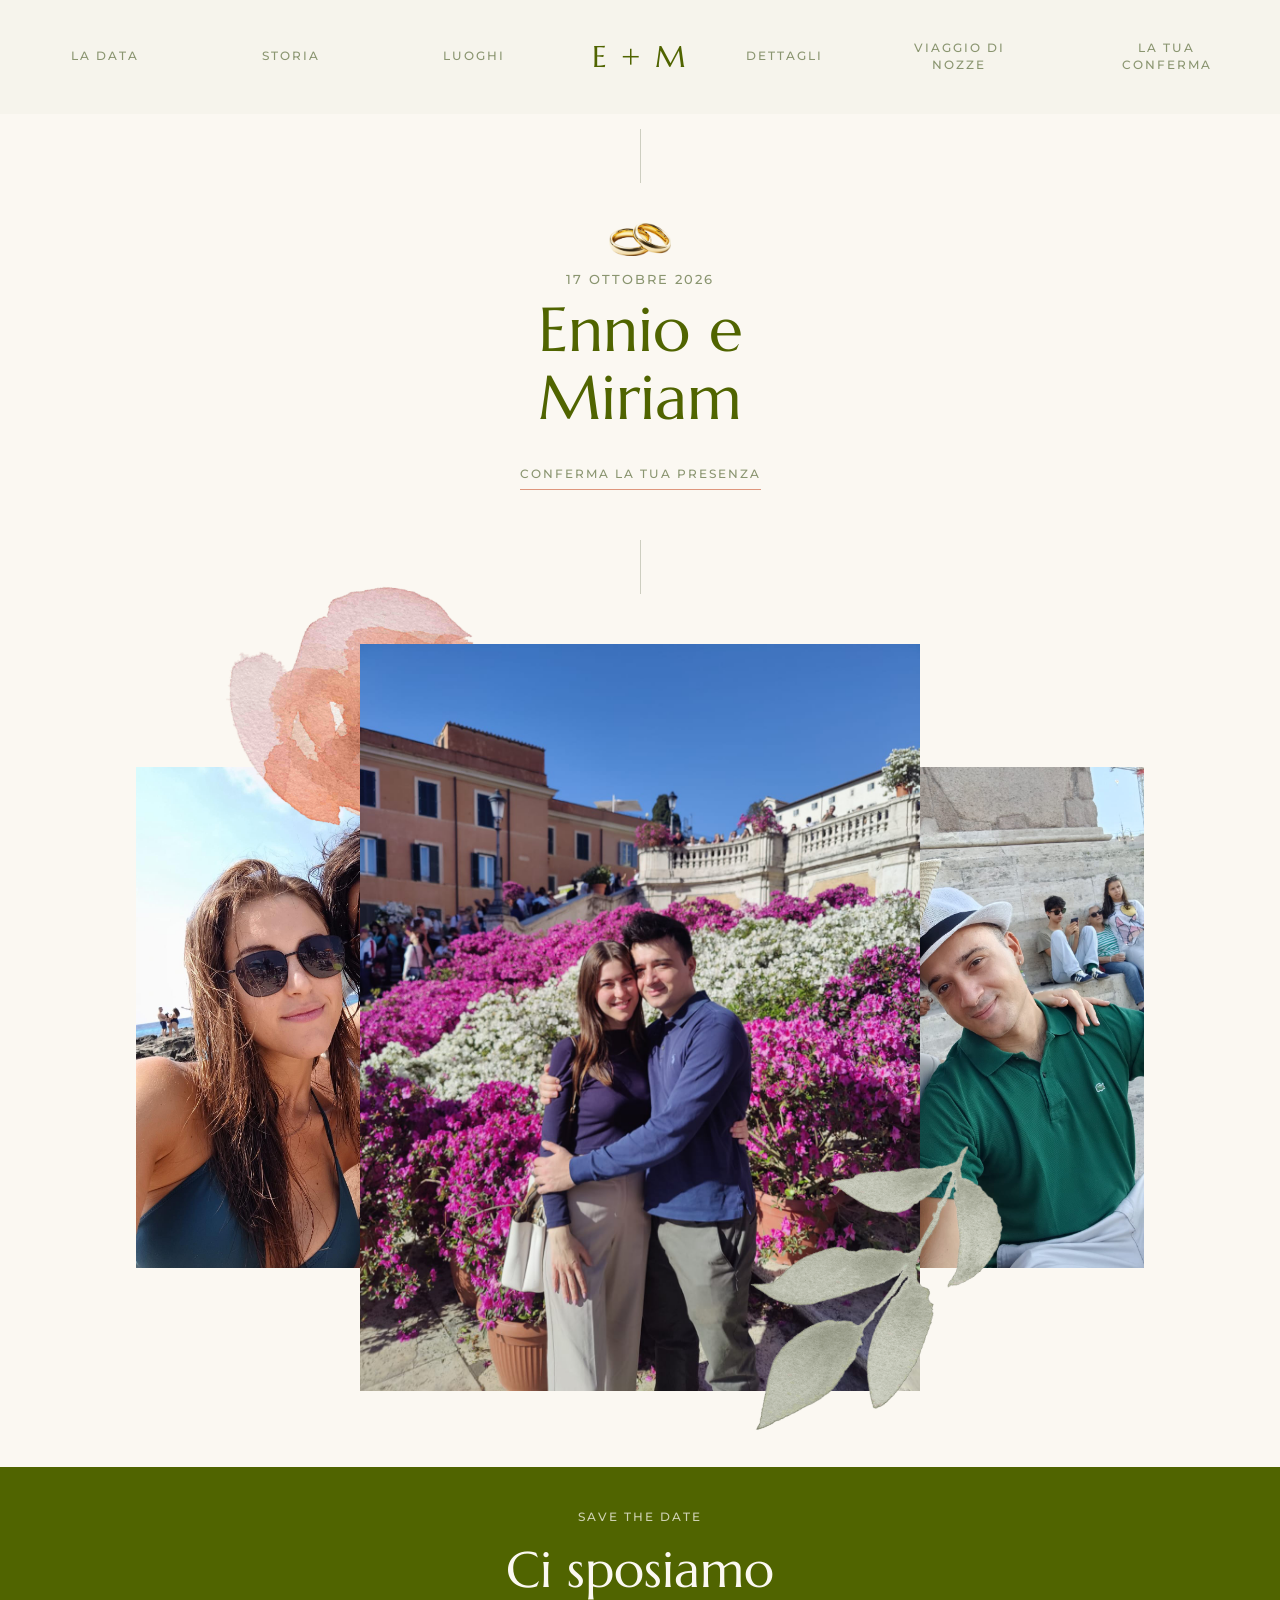
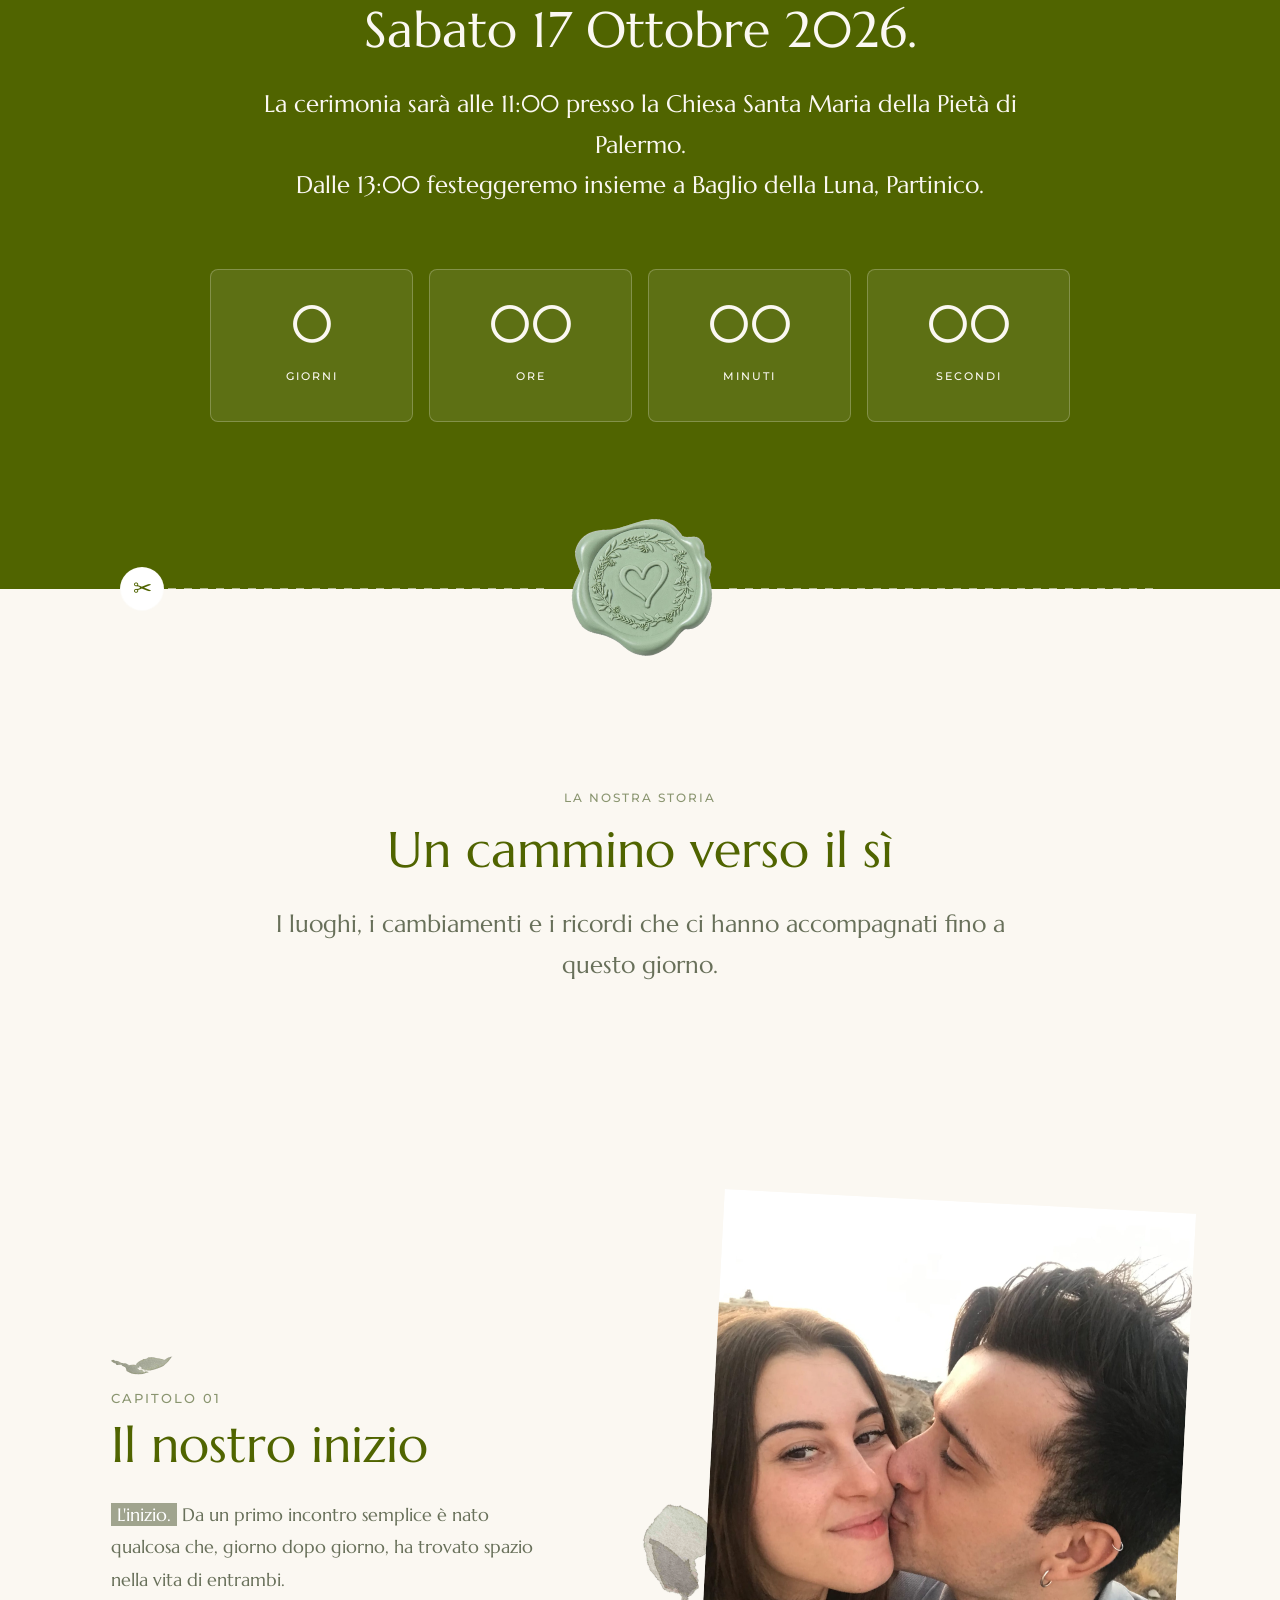
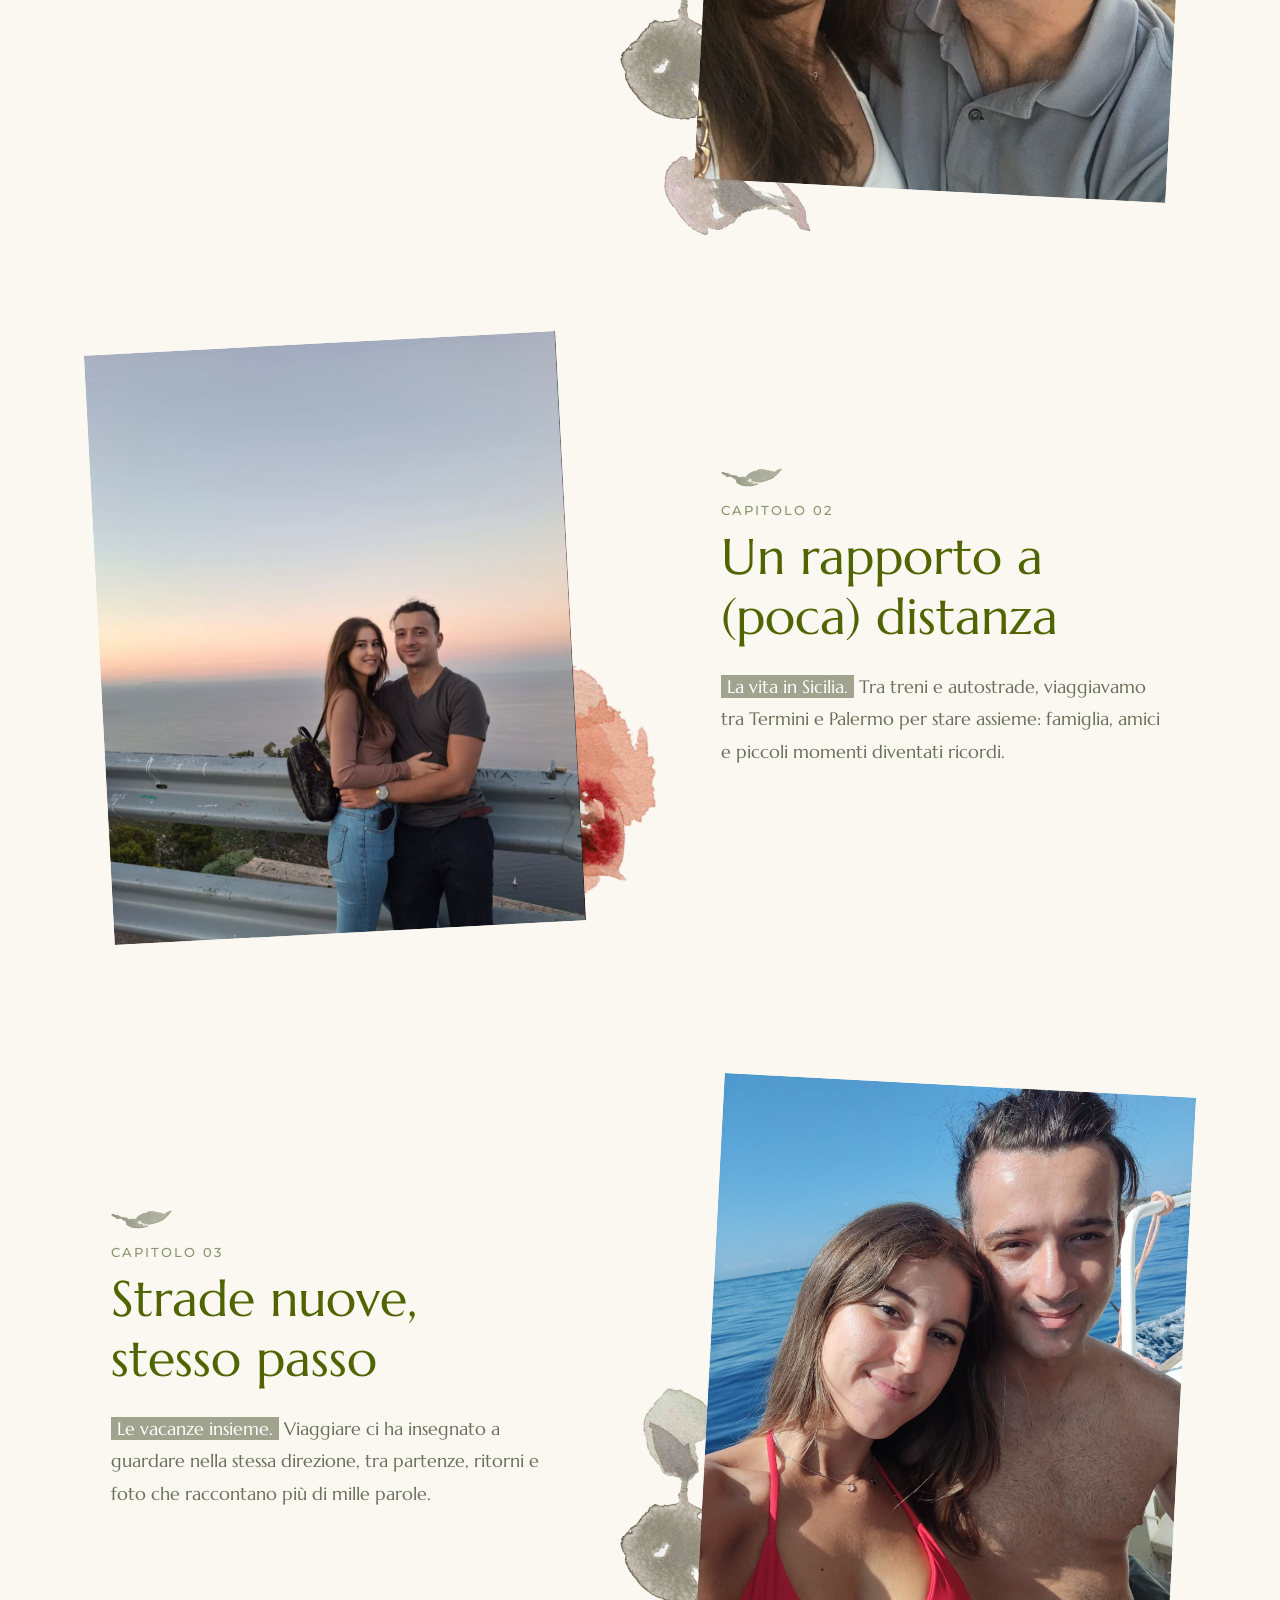
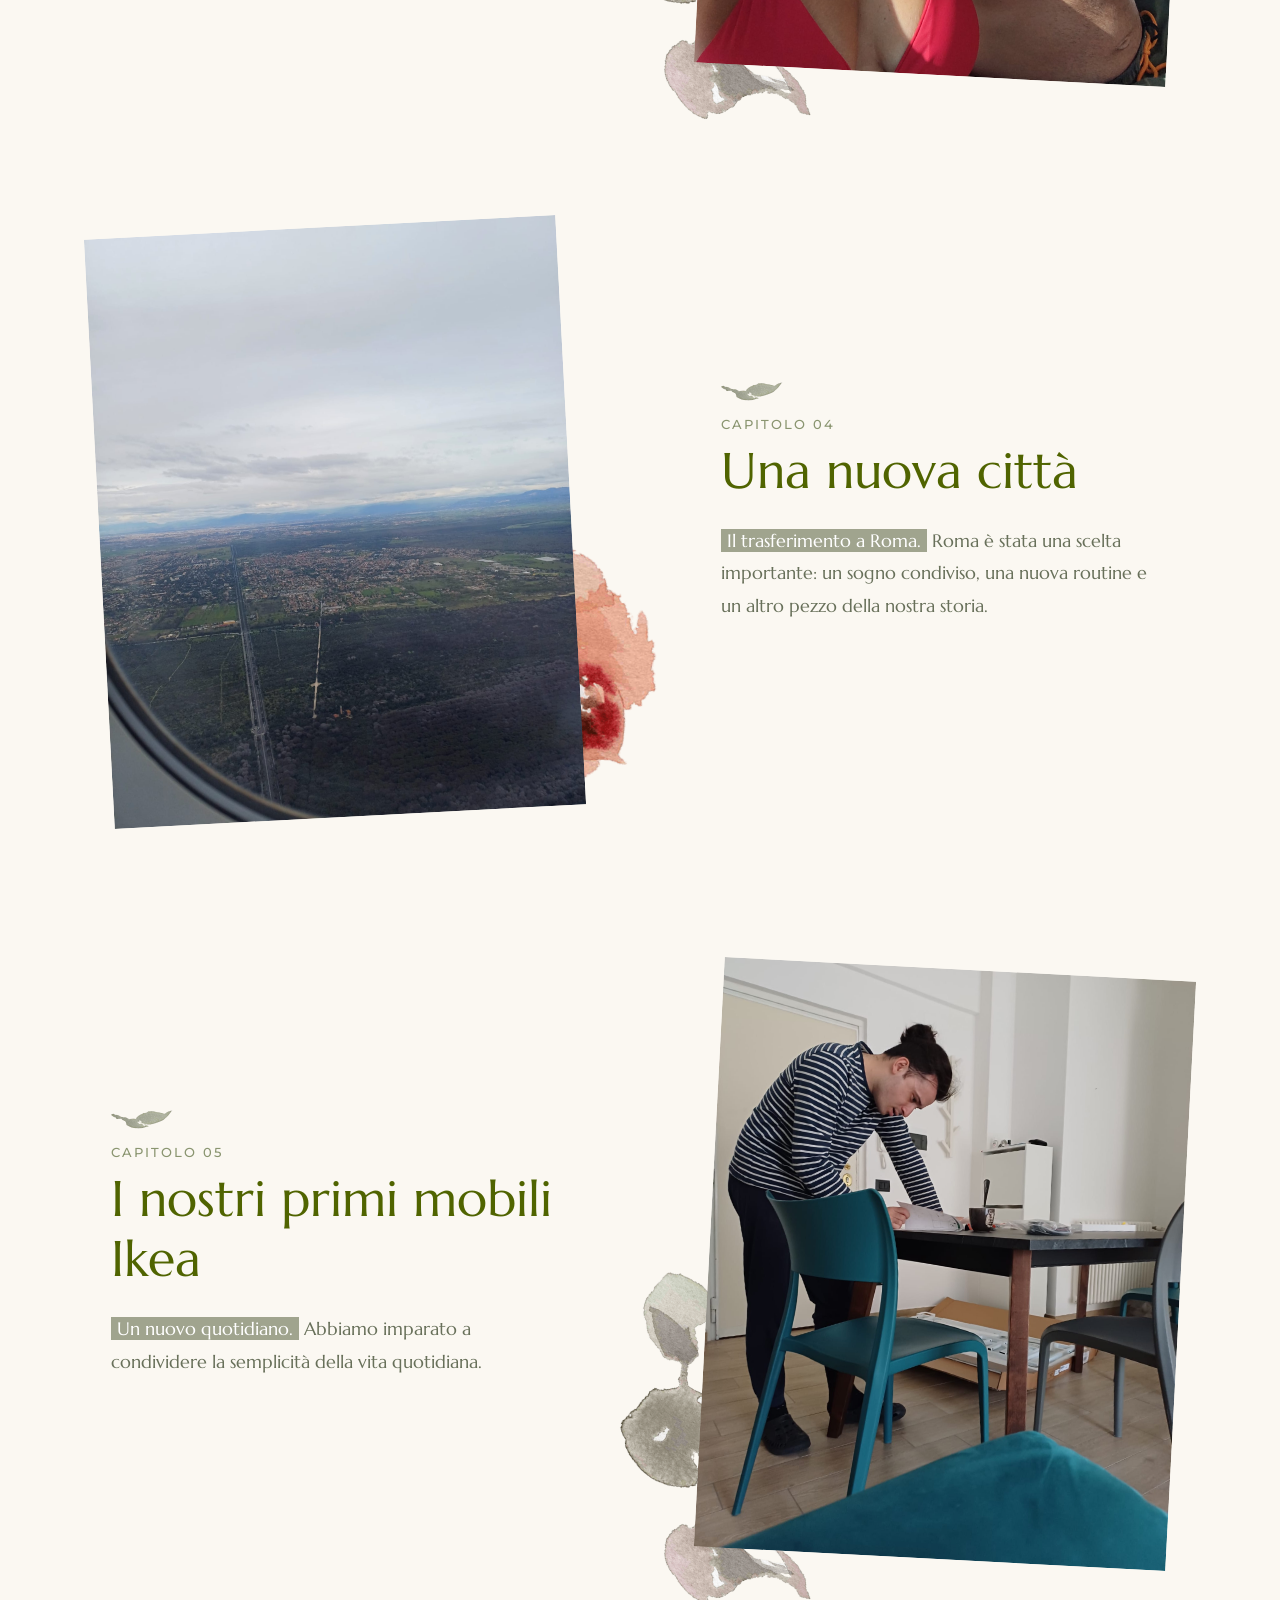
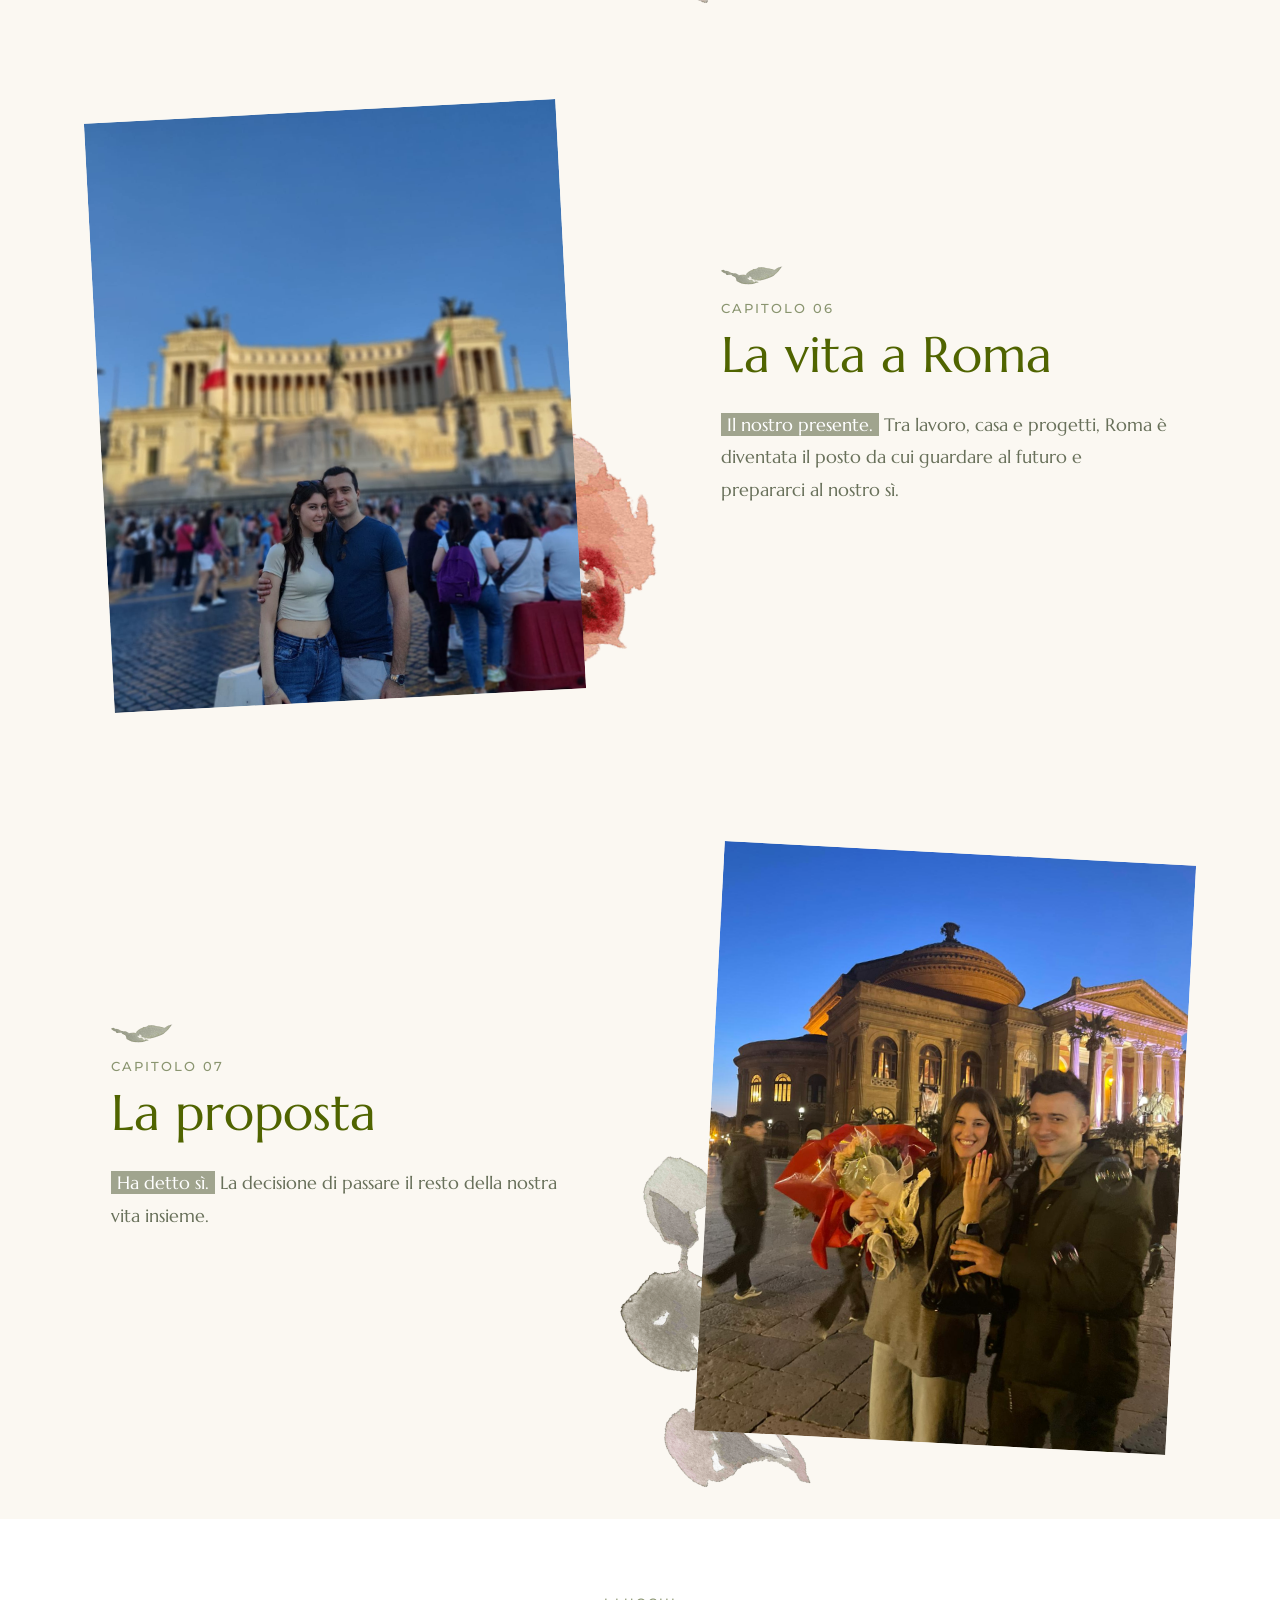
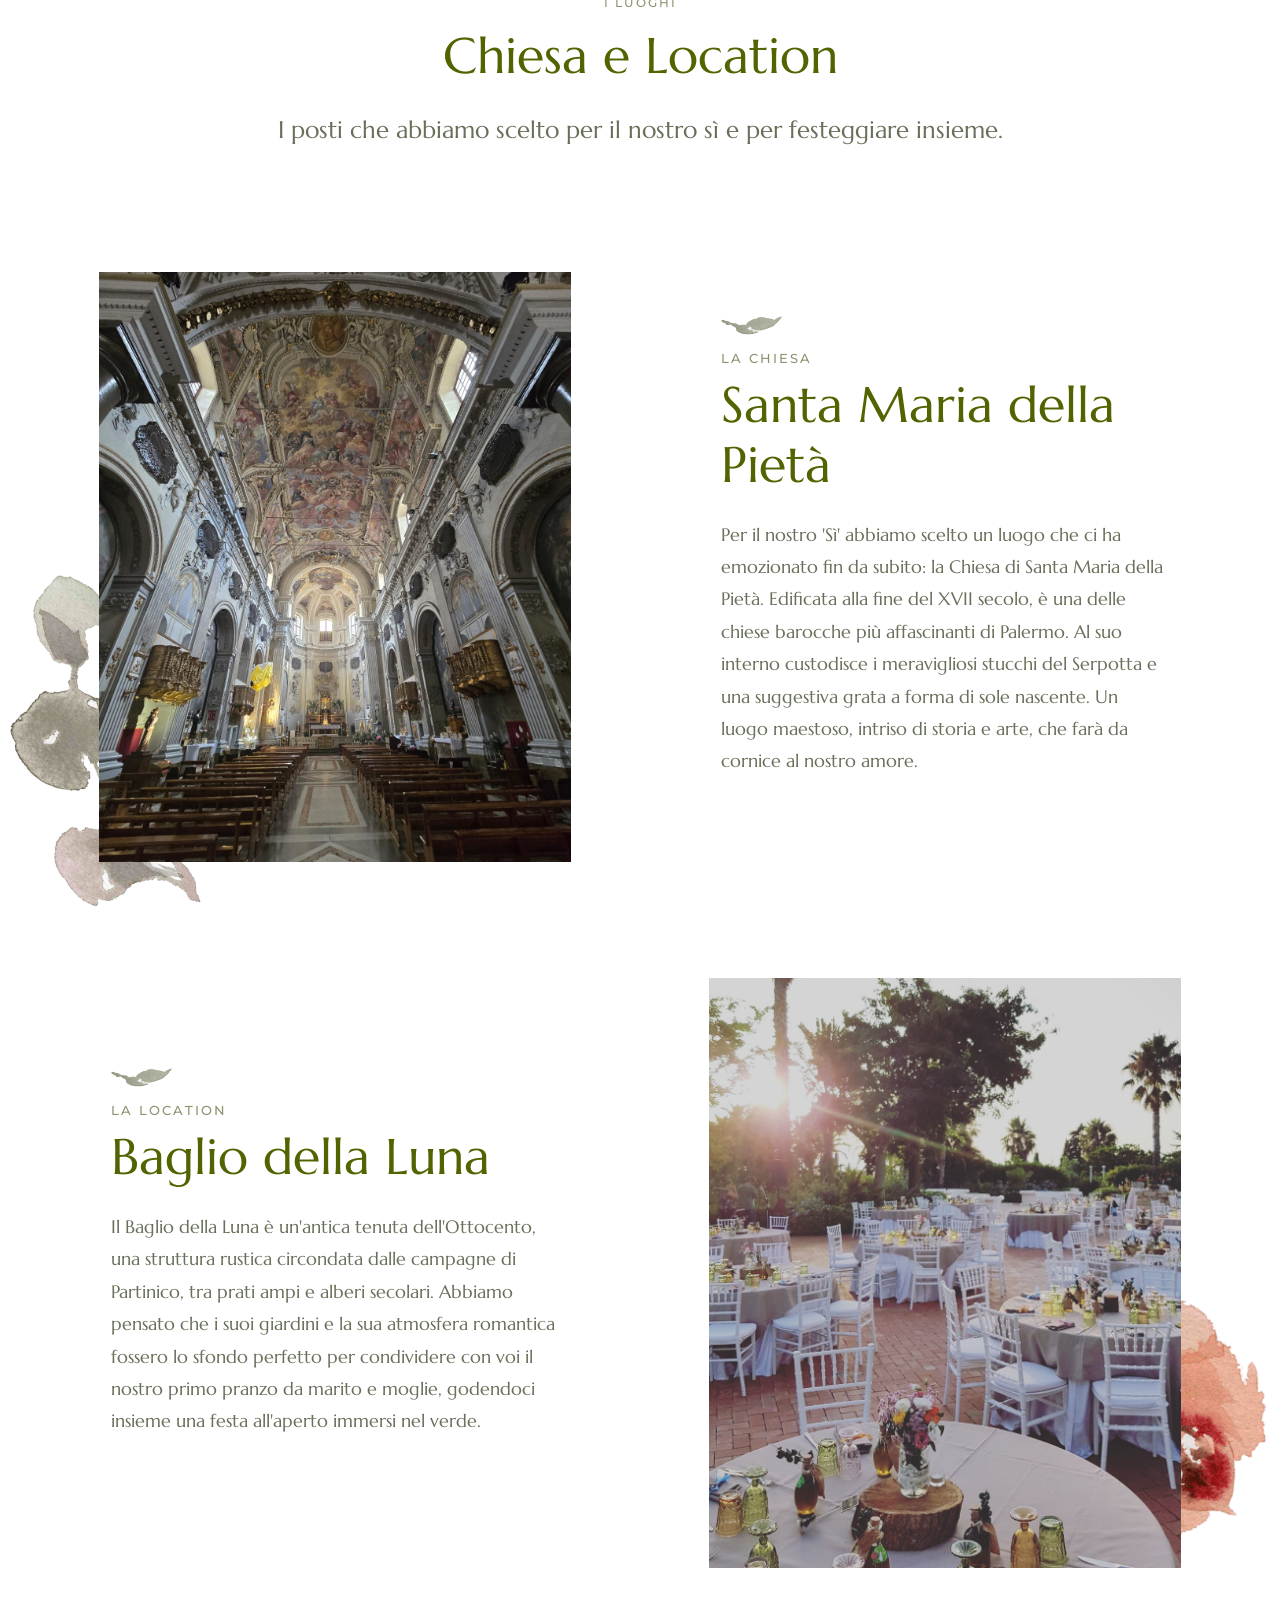
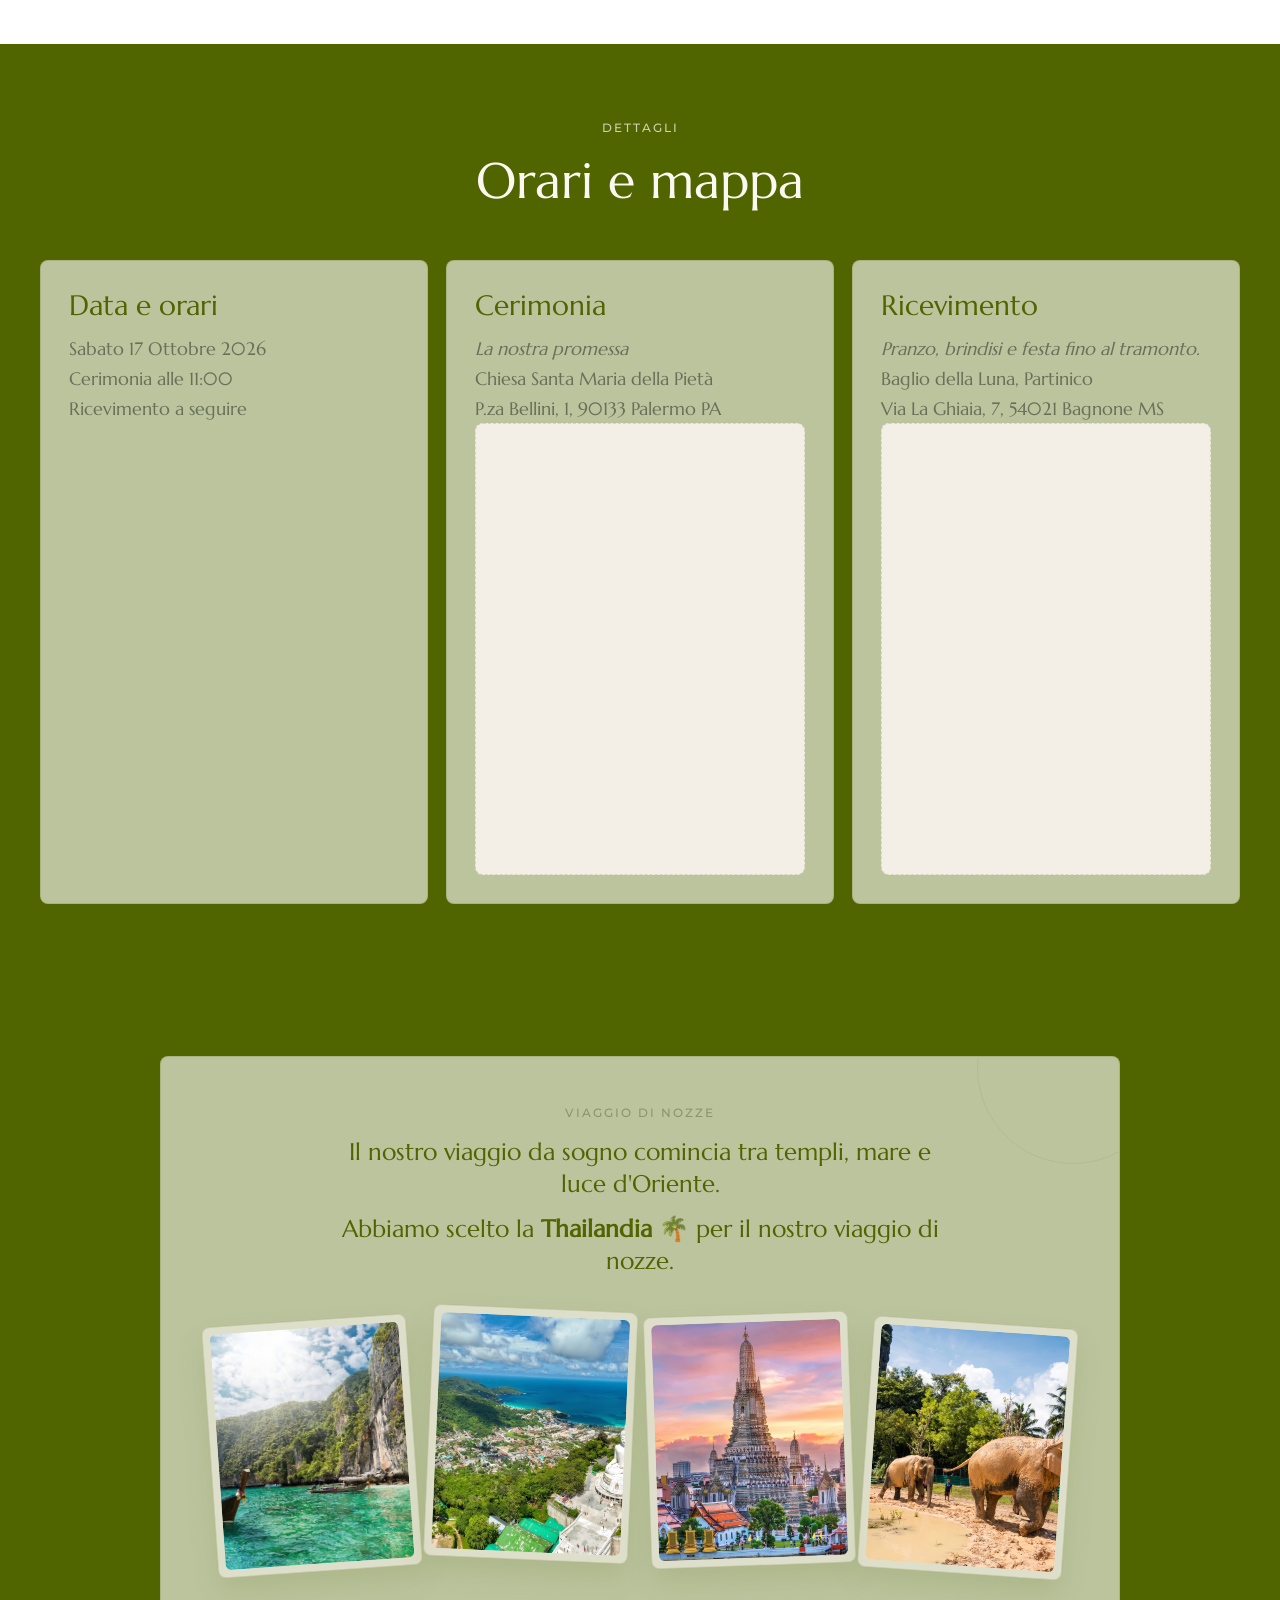
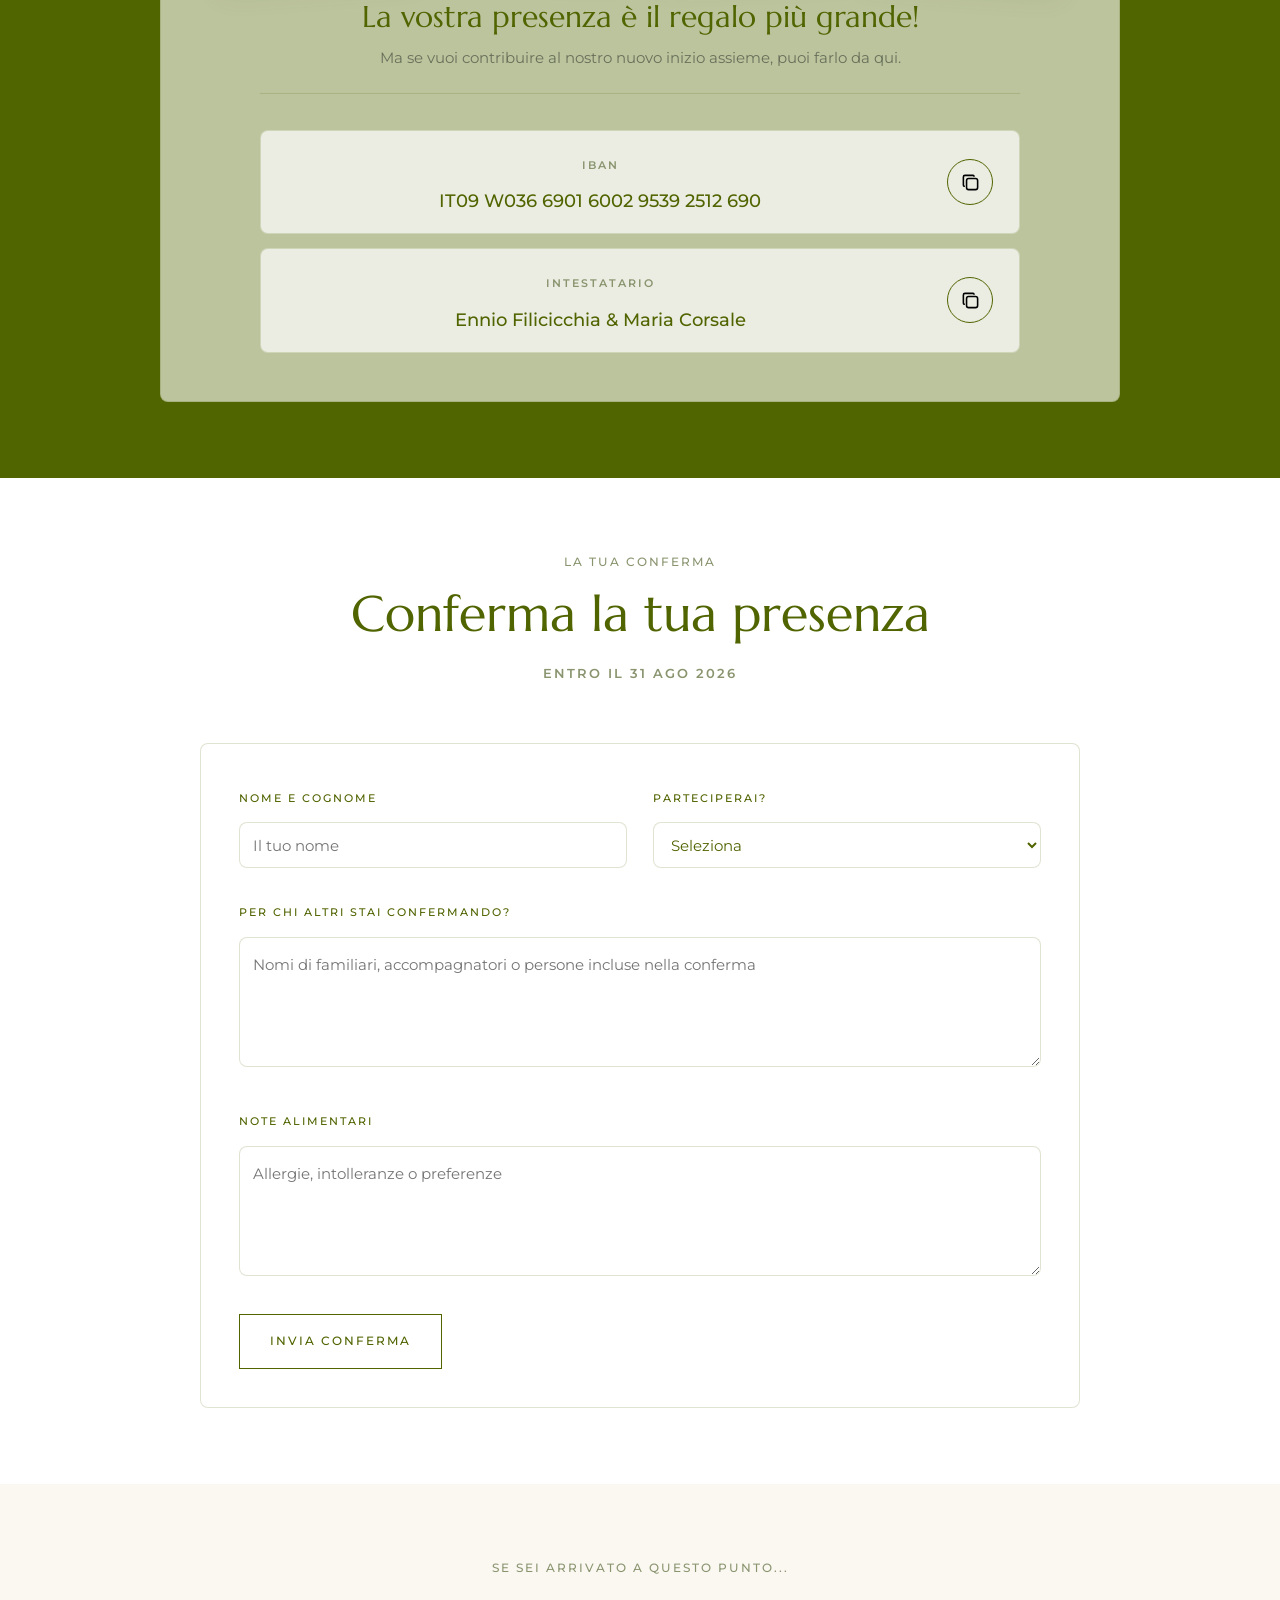
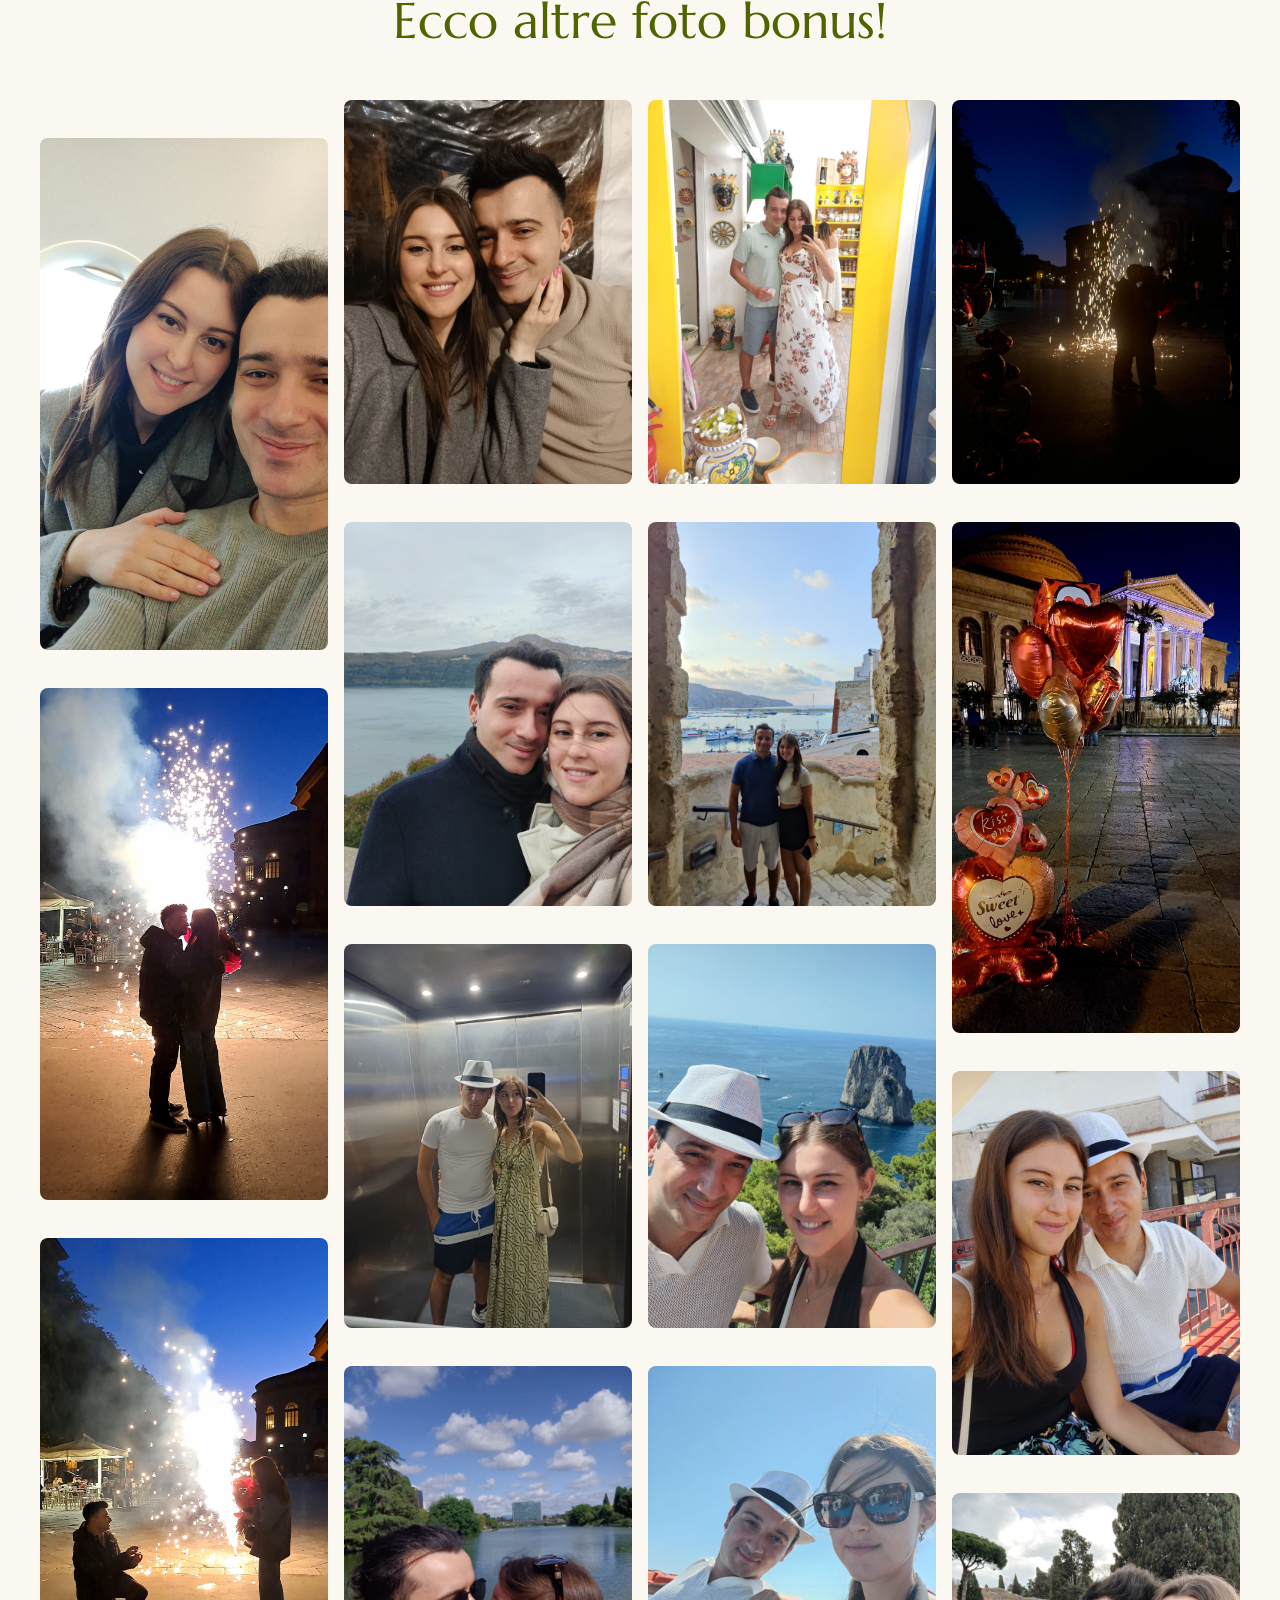
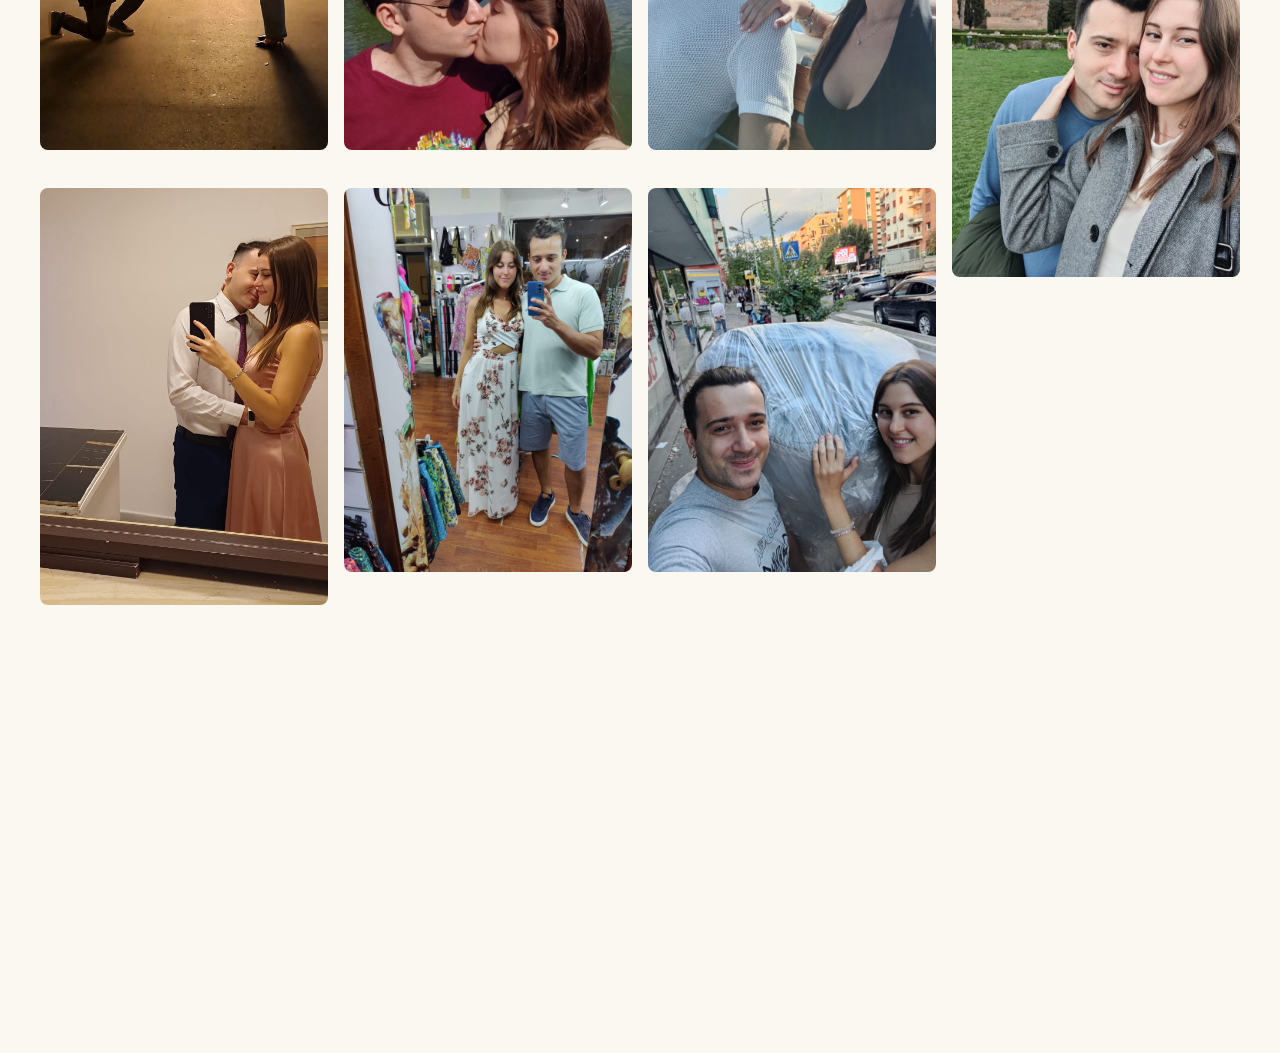
==== commit 41f18105: "whatsapp preview" ====
--- a/index.html
+++ b/index.html
@@ -14,11 +14,20 @@
     <meta name="theme-color" content="#fbf8f2">
     <meta name="description" content="Ci sposiamo! Ci sarete?">
     <meta property="og:type" content="website">
+    <meta property="og:url" content="https://miriamedennio.love/">
     <meta property="og:title" content="Save the date - Miriam ed Ennio, 17 Ottobre 2026">
     <meta property="og:description" content="Ci sposiamo! Ci sarete?">
+    <meta property="og:image" content="https://miriamedennio.love/assets/images/meta/preview.jpg">
+    <meta property="og:image:secure_url" content="https://miriamedennio.love/assets/images/meta/preview.jpg">
+    <meta property="og:image:type" content="image/jpeg">
+    <meta property="og:image:width" content="865">
+    <meta property="og:image:height" content="787">
+    <meta property="og:image:alt" content="Ennio e Miriam">
     <meta property="twitter:title" content="Save the date - Miriam ed Ennio, 17 Ottobre 2026">
     <meta property="twitter:description" content="Ci sposiamo! Ci sarete?">
     <meta content="summary_large_image" name="twitter:card">
+    <meta name="twitter:image" content="https://miriamedennio.love/assets/images/meta/preview.jpg">
+    <meta name="twitter:image:alt" content="Ennio e Miriam">
     <title>Save the date - Miriam ed Ennio, 17 Ottobre 2026</title>
 
     <link href="https://assets-global.website-files.com/" rel="preconnect" crossorigin="anonymous">
--- a/lovio_files/wedding.css
+++ b/lovio_files/wedding.css
@@ -484,18 +484,9 @@
 
 .gallery-item img {
   width: 100%;
+  height: auto;
   border-radius: 8px;
   display: block;
-}
-
-.gallery-item.tall img {
-  aspect-ratio: 4 / 5;
-  object-fit: cover;
-}
-
-.gallery-item.wide img {
-  aspect-ratio: 5 / 3;
-  object-fit: cover;
 }
 
 .gallery-empty {
@@ -606,17 +597,43 @@
   max-width: 720px;
   margin-left: auto;
   margin-right: auto;
+  font-size: 44px;
+  line-height: 115%;
+}
+
+.gift-eyebrow b {
+  color: var(--wedding-ink);
+  display: inline-block;
+  margin-top: 8px;
+  font-family: Marcellus, sans-serif;
+  font-size: 30px;
+  font-weight: 700;
+  letter-spacing: 0;
+  text-transform: none;
+}
+
+.gift-intro b,
+.gift-intro strong,
+.gift-caption b,
+.gift-caption strong {
+  color: var(--wedding-ink);
+  font-weight: 700;
+}
+
+.gift-intro,
+.gift-caption {
+  max-width: 620px;
+  color: var(--wedding-ink);
+  font-family: Marcellus, sans-serif;
   font-size: 24px;
+  line-height: 135%;
 }
 
 .gift-intro {
-  max-width: 720px;
-  margin: 0 auto 30px;
-  font-size: 21px;
-  line-height: 170%;
-}
-
-.gift-destinations {
+  margin: 0 auto 12px;
+}
+
+.gift-honeymoon {
   grid-column-gap: 14px;
   grid-row-gap: 14px;
   grid-template-columns: repeat(4, minmax(0, 1fr));
@@ -624,31 +641,142 @@
   display: grid;
 }
 
-.gift-destination {
+.gift-honeymoon-card {
   border: 1px solid var(--wedding-line);
   background: rgba(244, 239, 230, .62);
   border-radius: 8px;
-  padding: 22px 14px;
-}
-
-.gift-destination-icon {
-  margin-bottom: 9px;
-  font-size: 32px;
-  line-height: 1;
-}
-
-.gift-destination-label {
-  color: var(--wedding-ink);
+  margin: 0;
+  padding: 7px;
+  box-shadow: 0 14px 28px rgba(80, 100, 0, .13);
+  transition: transform .28s ease, box-shadow .28s ease;
+}
+
+.gift-honeymoon-card:nth-child(1) {
+  transform: rotate(-4deg) translateY(8px);
+}
+
+.gift-honeymoon-card:nth-child(2) {
+  transform: rotate(2.5deg) translateY(-4px);
+}
+
+.gift-honeymoon-card:nth-child(3) {
+  transform: rotate(-2deg) translateY(2px);
+}
+
+.gift-honeymoon-card:nth-child(4) {
+  transform: rotate(4deg) translateY(10px);
+}
+
+.gift-honeymoon-card:hover {
+  box-shadow: 0 18px 34px rgba(80, 100, 0, .18);
+  transform: rotate(0deg) translateY(-6px);
+}
+
+.gift-honeymoon-card img {
+  width: 100%;
+  aspect-ratio: 4 / 5;
+  object-fit: cover;
+  border-radius: 6px;
+  display: block;
+}
+
+.gift-caption {
+  margin: 0 auto 34px;
+}
+
+.gift-contribution {
+  max-width: 720px;
+  margin: 0 auto 22px;
+  text-align: center;
+}
+
+.gift-contribution-title {
+  color: var(--wedding-ink);
+  margin: 0 0 10px;
   font-family: Marcellus, sans-serif;
-  font-size: 24px;
-  line-height: 120%;
+  font-size: 30px;
+  font-weight: 400;
+  line-height: 125%;
+}
+
+.gift-contribution-text {
+  color: var(--wedding-muted);
+  margin: 0;
+  font-family: Montserrat, sans-serif;
+  font-size: 15px;
+  line-height: 170%;
+}
+
+.gift-bank-details {
+  width: 100%;
+  max-width: 760px;
+  margin: 0 auto;
+}
+
+.gift-bank-details summary {
+  width: 100%;
+  border: 1px solid var(--wedding-line);
+  color: var(--wedding-ink);
+  background: rgba(255, 255, 255, .72);
+  border-radius: 8px;
+  align-items: center;
+  grid-template-columns: 1fr auto 1fr;
+  gap: 14px;
+  margin: 0;
+  padding: 18px 20px;
+  cursor: pointer;
+  list-style: none;
+  font-family: Montserrat, sans-serif;
+  font-size: 12px;
+  font-weight: 600;
+  letter-spacing: 2px;
+  text-transform: uppercase;
+  display: grid;
+  transition: border-color .25s ease, background-color .25s ease, box-shadow .25s ease;
+}
+
+.gift-bank-details summary::-webkit-details-marker {
+  display: none;
+}
+
+.gift-bank-details-visible summary {
+  display: none;
+}
+
+.gift-bank-details summary span {
+  grid-column: 2;
+}
+
+.gift-bank-details summary:before {
+  content: "";
+}
+
+.gift-bank-details summary:after {
+  content: "";
+  width: 11px;
+  height: 11px;
+  border-right: 2px solid var(--wedding-ink);
+  border-bottom: 2px solid var(--wedding-ink);
+  justify-self: end;
+  transform: rotate(45deg);
+  transition: transform .25s ease;
+}
+
+.gift-bank-details[open] summary:after {
+  transform: rotate(225deg);
+}
+
+.gift-bank-details summary:hover,
+.gift-bank-details[open] summary {
+  border-color: rgba(60, 78, 31, .45);
+  background: #fff;
+  box-shadow: 0 12px 26px rgba(55, 76, 39, .08);
 }
 
 .gift-bank {
   width: 100%;
-  max-width: 760px;
   border-top: 1px solid var(--wedding-line);
-  margin: 8px auto 0;
+  margin: 22px auto 0;
   padding-top: 22px;
 }
 
@@ -684,6 +812,13 @@
   line-height: 150%;
 }
 
+.gift-copy-action {
+  min-width: 62px;
+  justify-items: center;
+  gap: 7px;
+  display: grid;
+}
+
 .gift-copy-button {
   width: 46px;
   height: 46px;
@@ -713,6 +848,18 @@
 .gift-copy-button:hover img,
 .gift-copy-button.is-copied img {
   filter: brightness(0) invert(1);
+}
+
+.gift-copy-feedback {
+  color: var(--wedding-ink);
+  font-family: Montserrat, sans-serif;
+  font-size: 12px;
+  font-weight: 600;
+  line-height: 1;
+}
+
+.gift-copy-feedback[hidden] {
+  display: none;
 }
 
 /* Footer and reveal */
@@ -858,7 +1005,7 @@
     column-count: 3;
   }
 
-  .gift-destinations {
+  .gift-honeymoon {
     grid-template-columns: 1fr 1fr;
   }
 }
@@ -868,6 +1015,29 @@
   .details-grid,
   .rsvp-form {
     grid-template-columns: 1fr 1fr;
+  }
+
+  .wedding-story-section:not(.venue-section) {
+    padding-top: 34px;
+    padding-bottom: 34px;
+  }
+
+  .wedding-story-section:not(.venue-section) .block-text {
+    grid-row: 1;
+    padding-top: 12px;
+    padding-bottom: 0;
+  }
+
+  .wedding-story-section:not(.venue-section) .block-image {
+    grid-row: 2;
+  }
+
+  .wedding-story-section.venue-section .block-image {
+    grid-row: 1;
+  }
+
+  .wedding-story-section.venue-section .block-text {
+    grid-row: 2;
   }
 
   .story-timeline:before {
@@ -902,6 +1072,15 @@
     padding: 28px 20px;
   }
 
+  .wedding-card,
+  .gift-panel,
+  .rsvp-panel,
+  .gift-copy-row,
+  .gift-bank-details summary {
+    background: #fff;
+    background-color: #fff;
+  }
+
   .gift-title {
     font-size: 34px;
   }
@@ -938,7 +1117,7 @@
     column-count: 1;
   }
 
-  .gift-destinations {
+  .gift-honeymoon {
     grid-template-columns: 1fr;
   }
 
